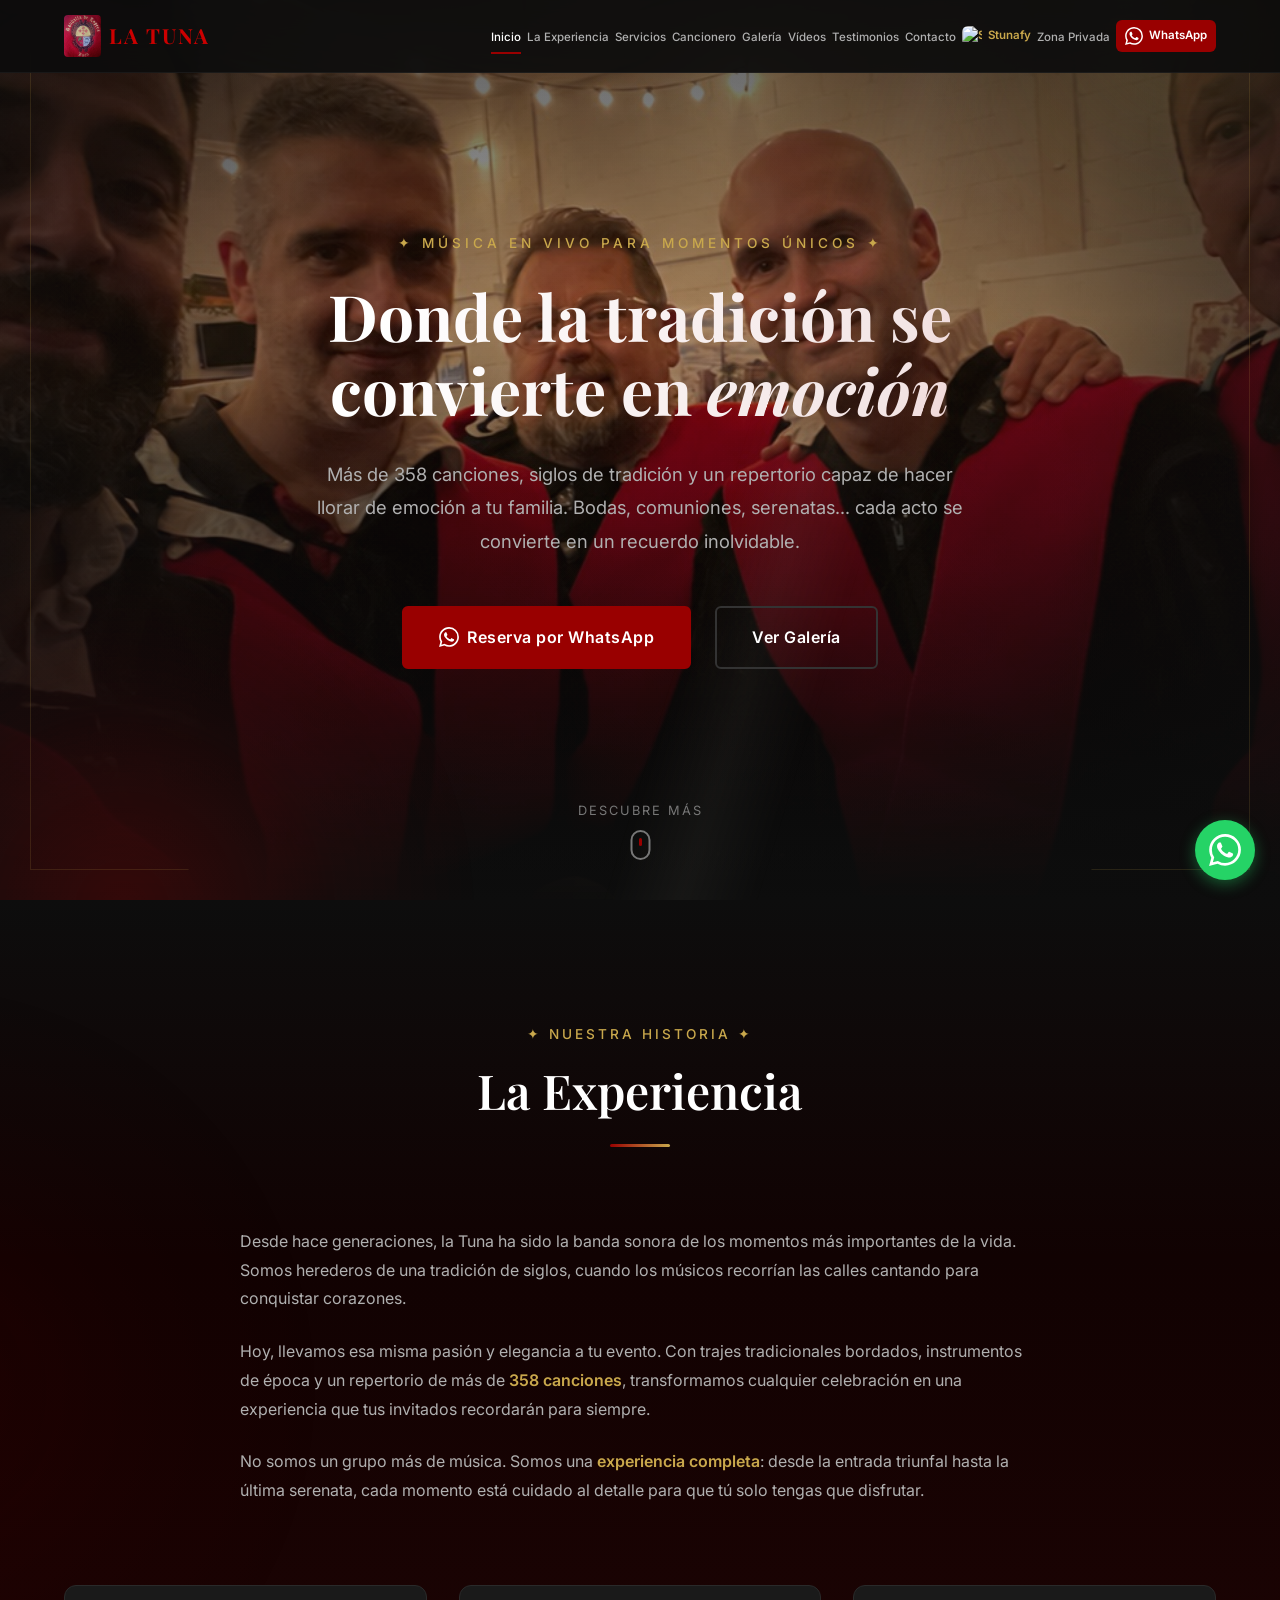
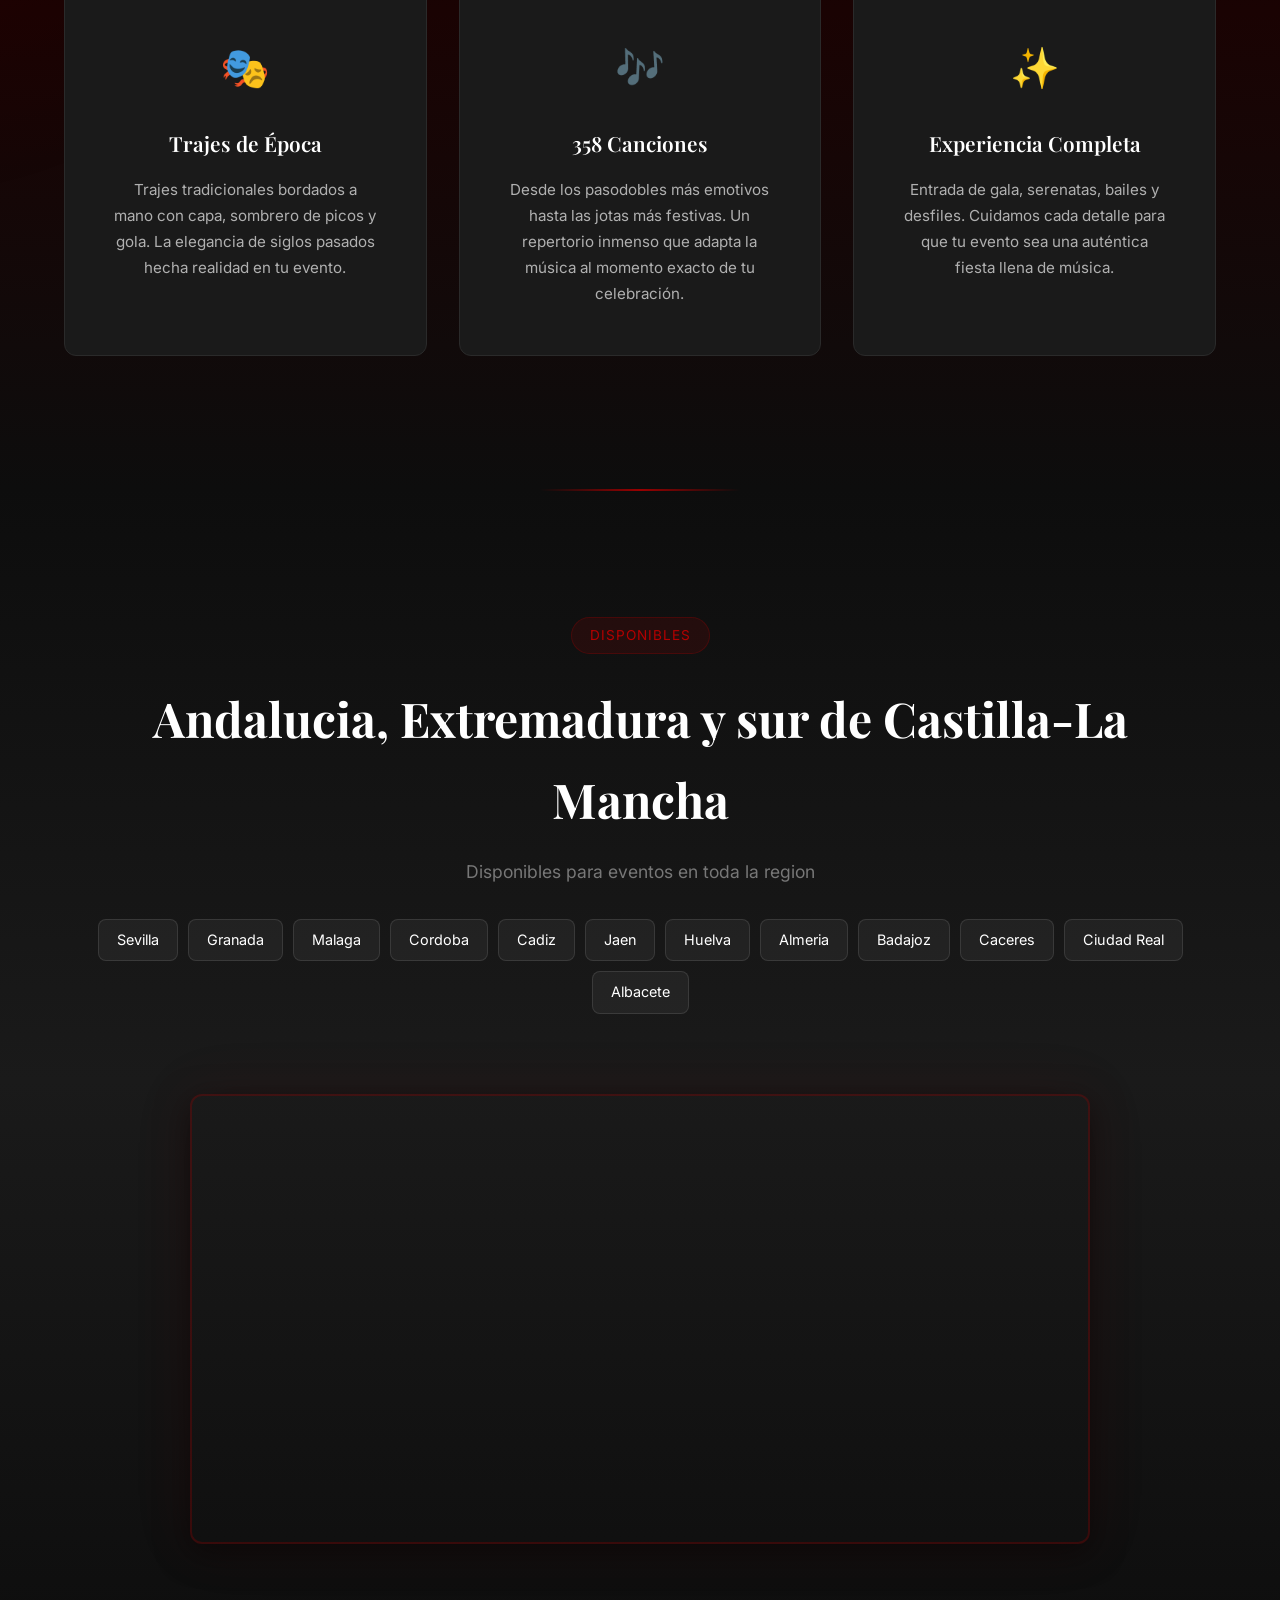
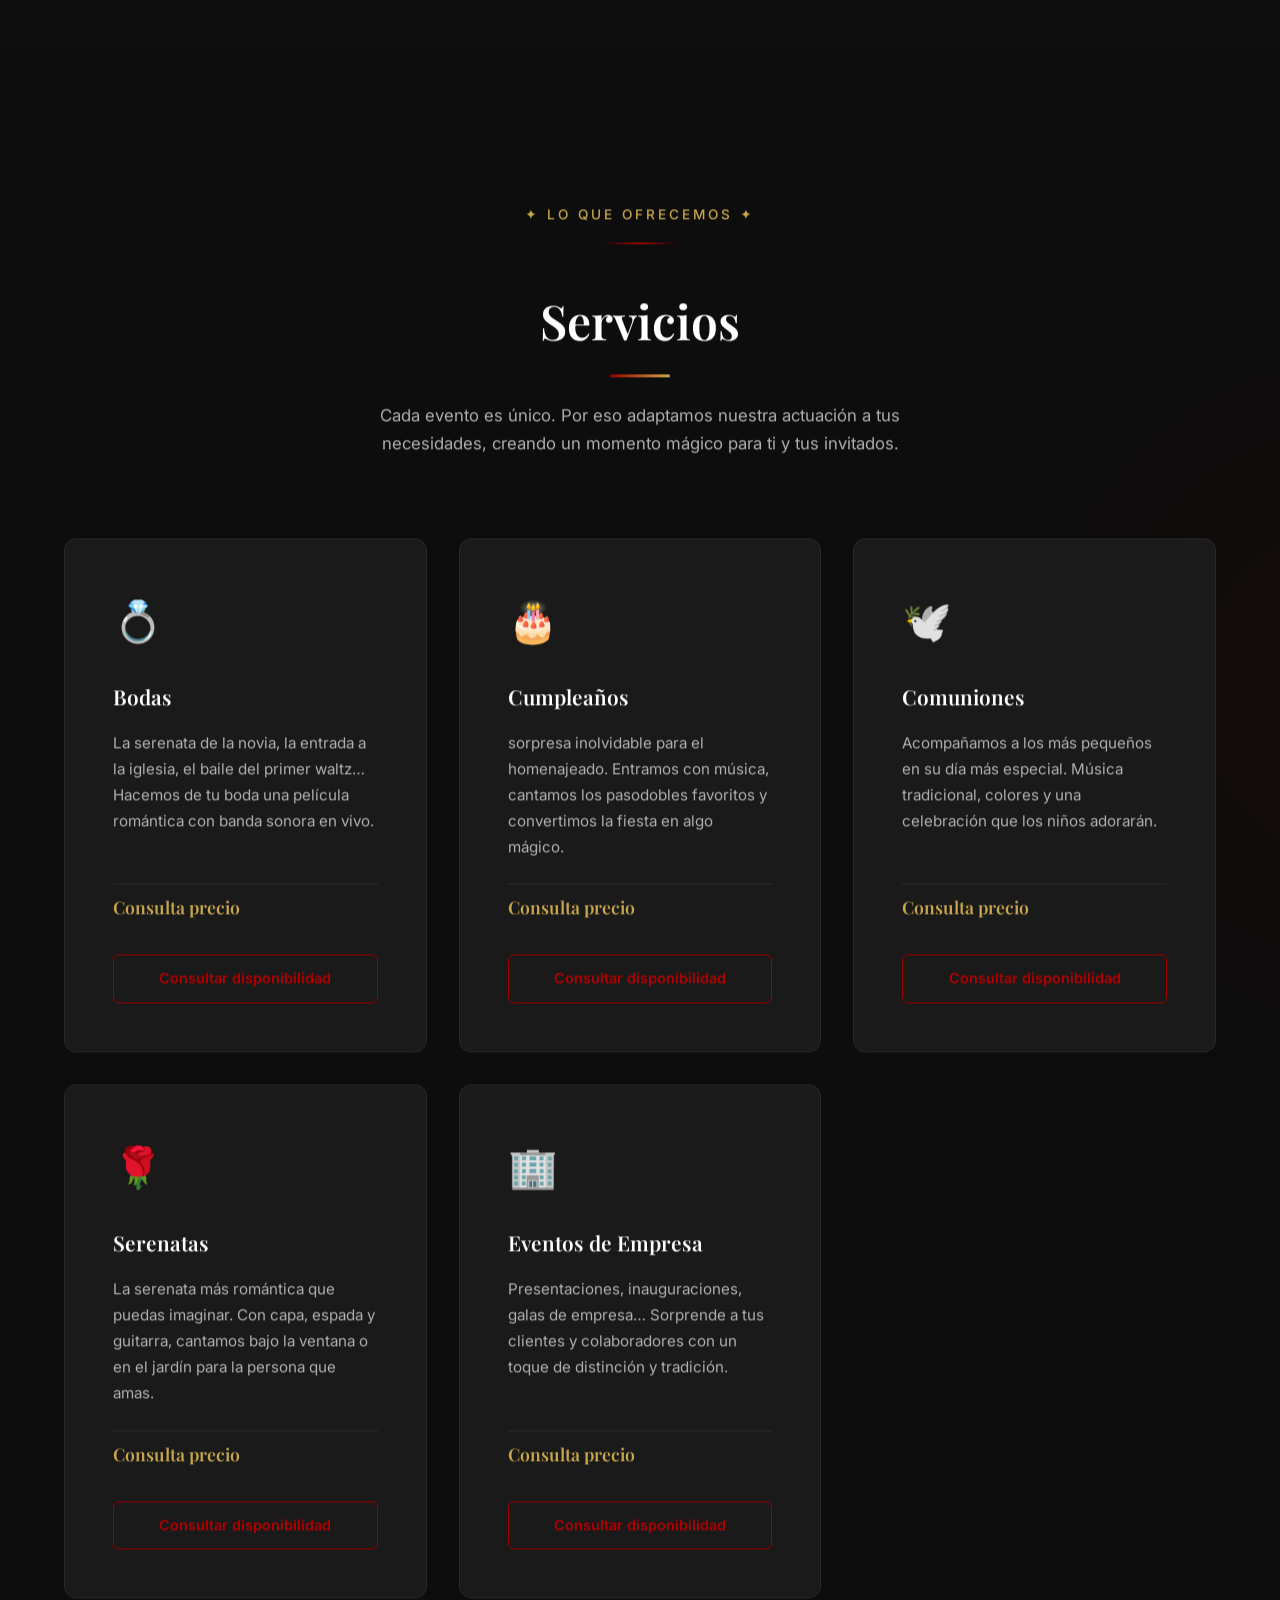
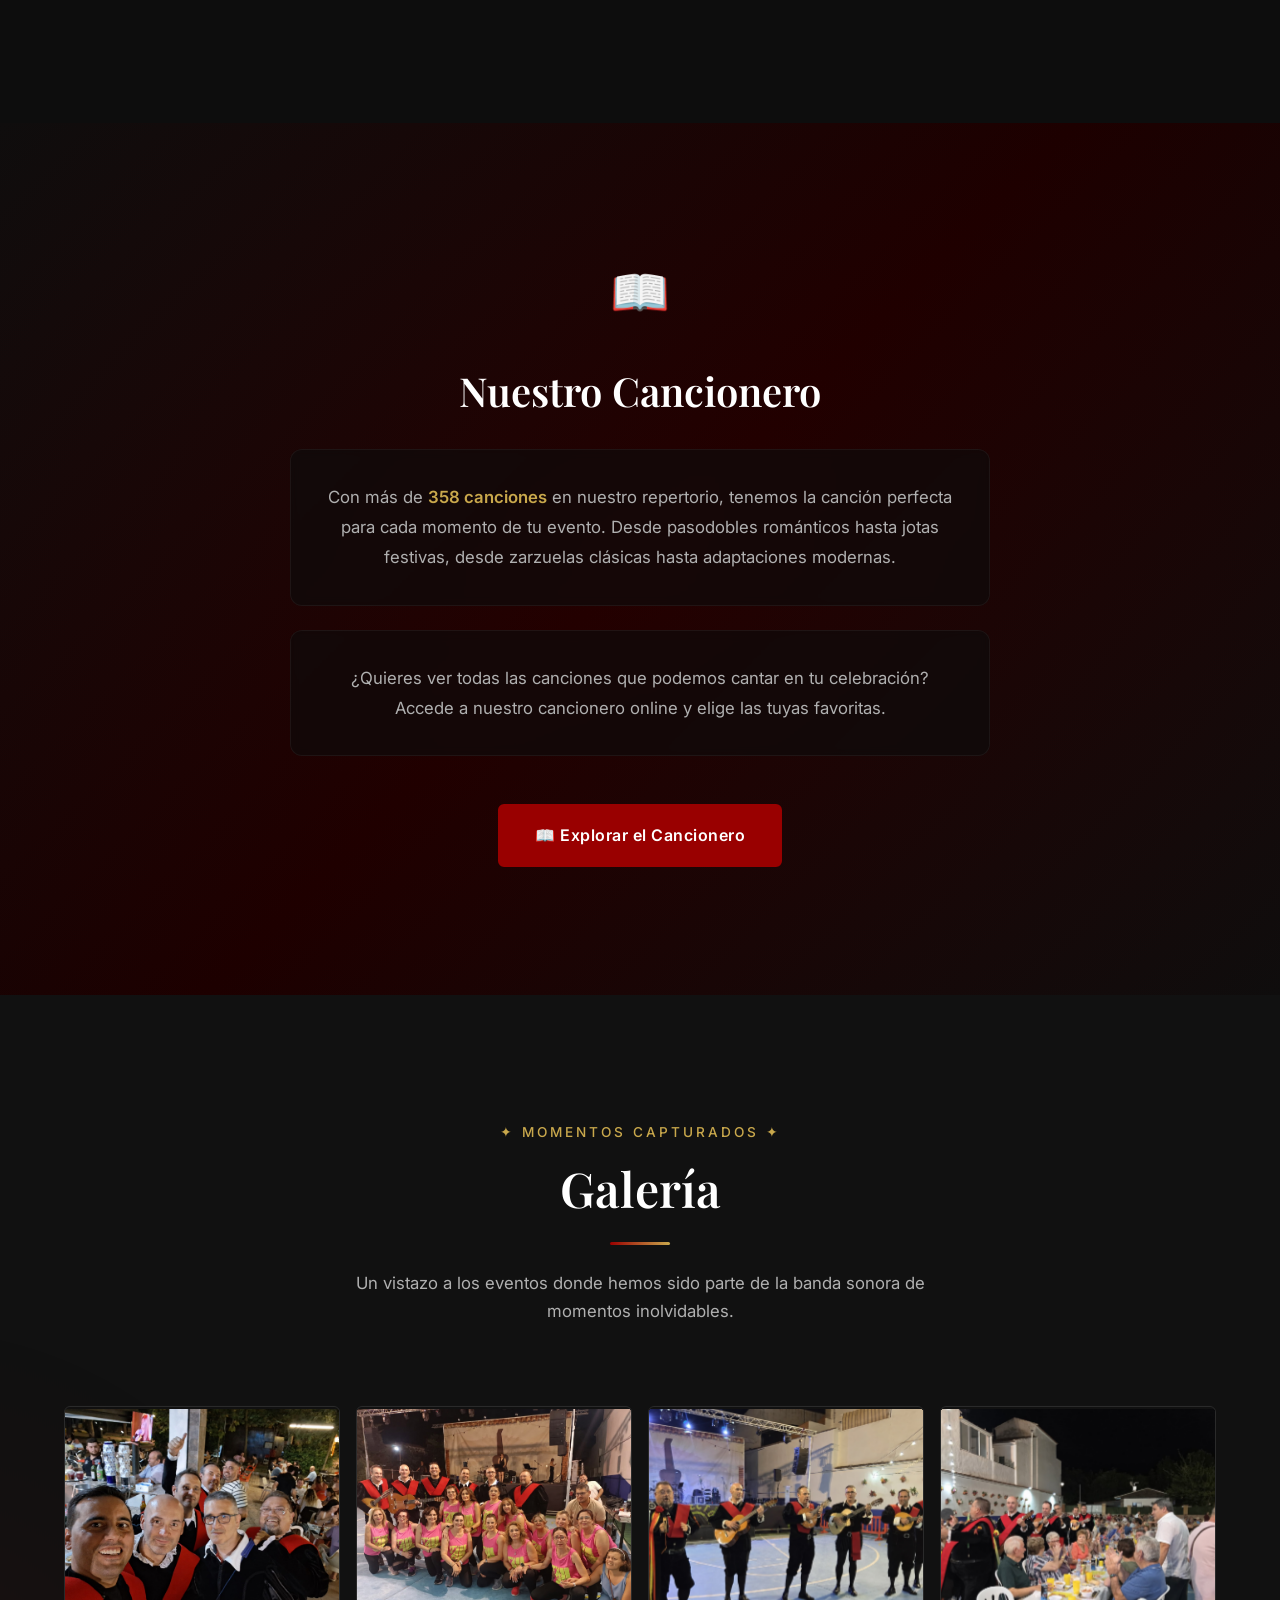
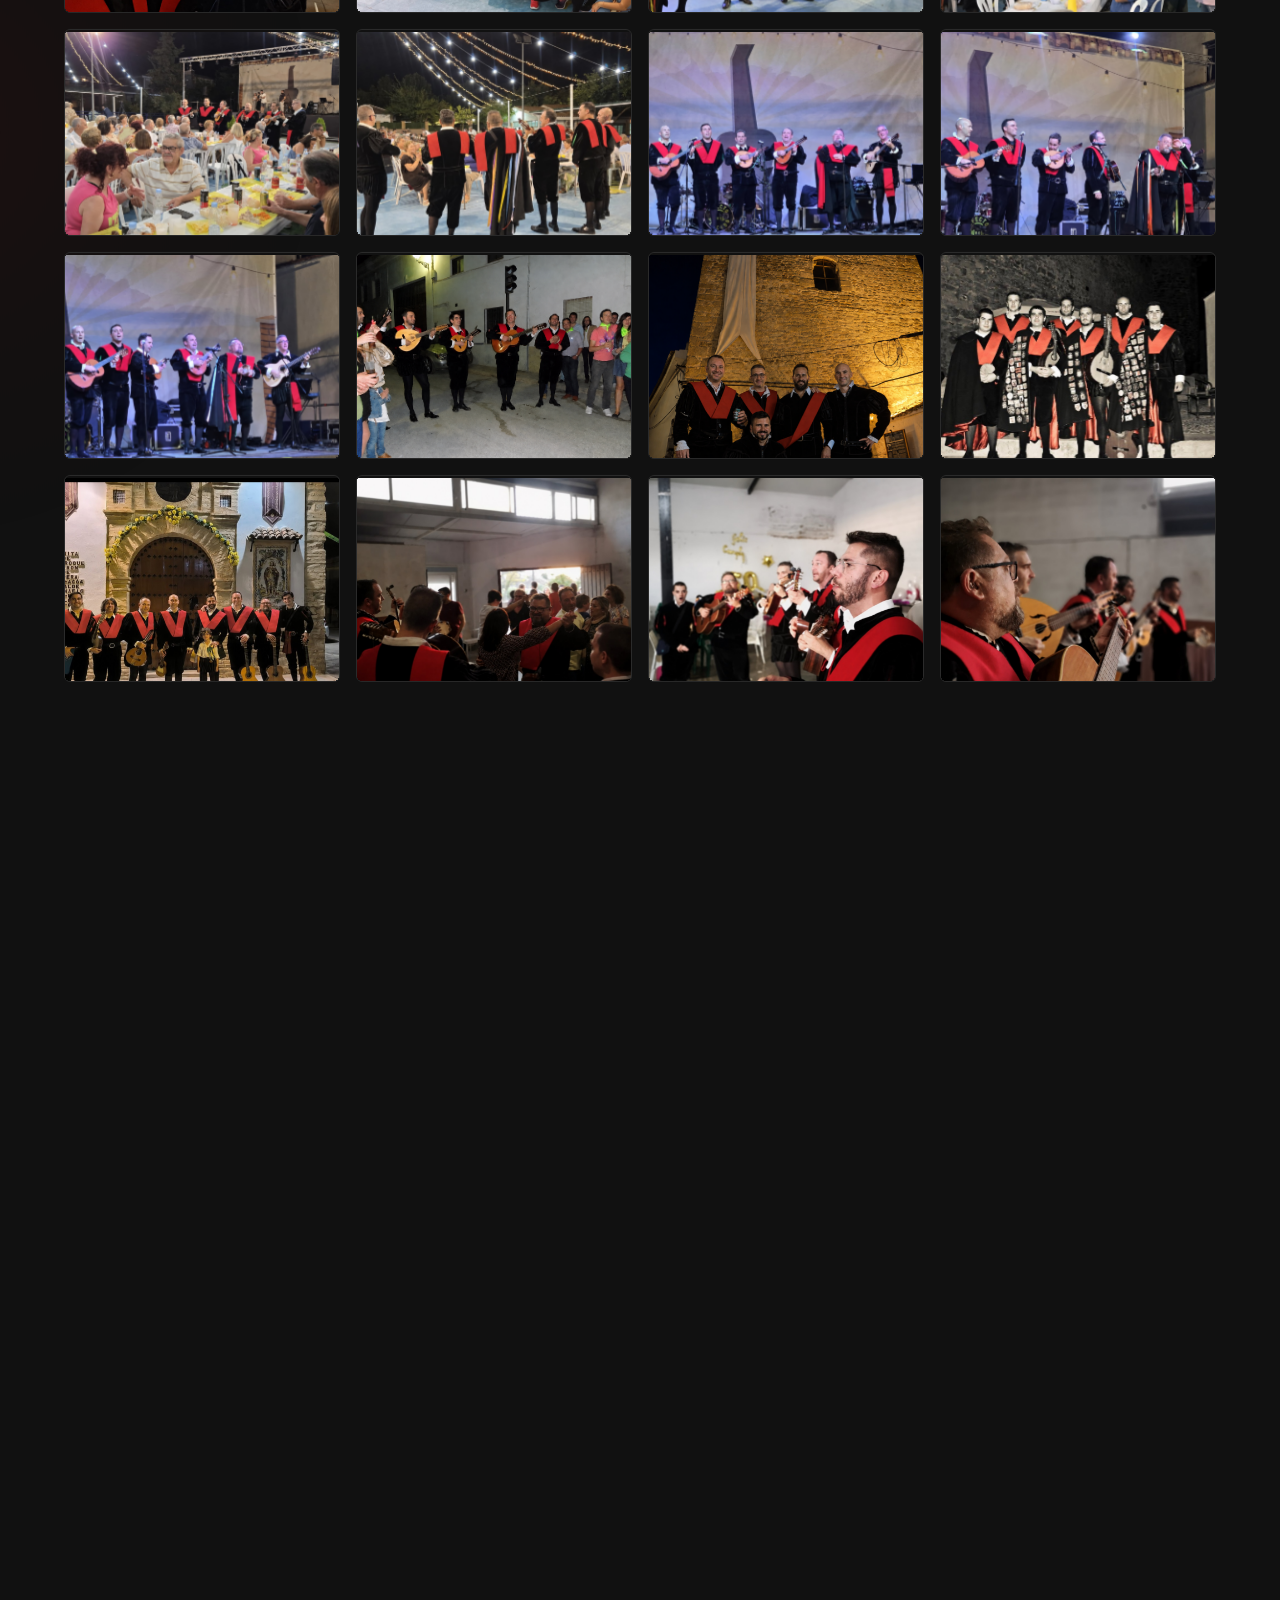
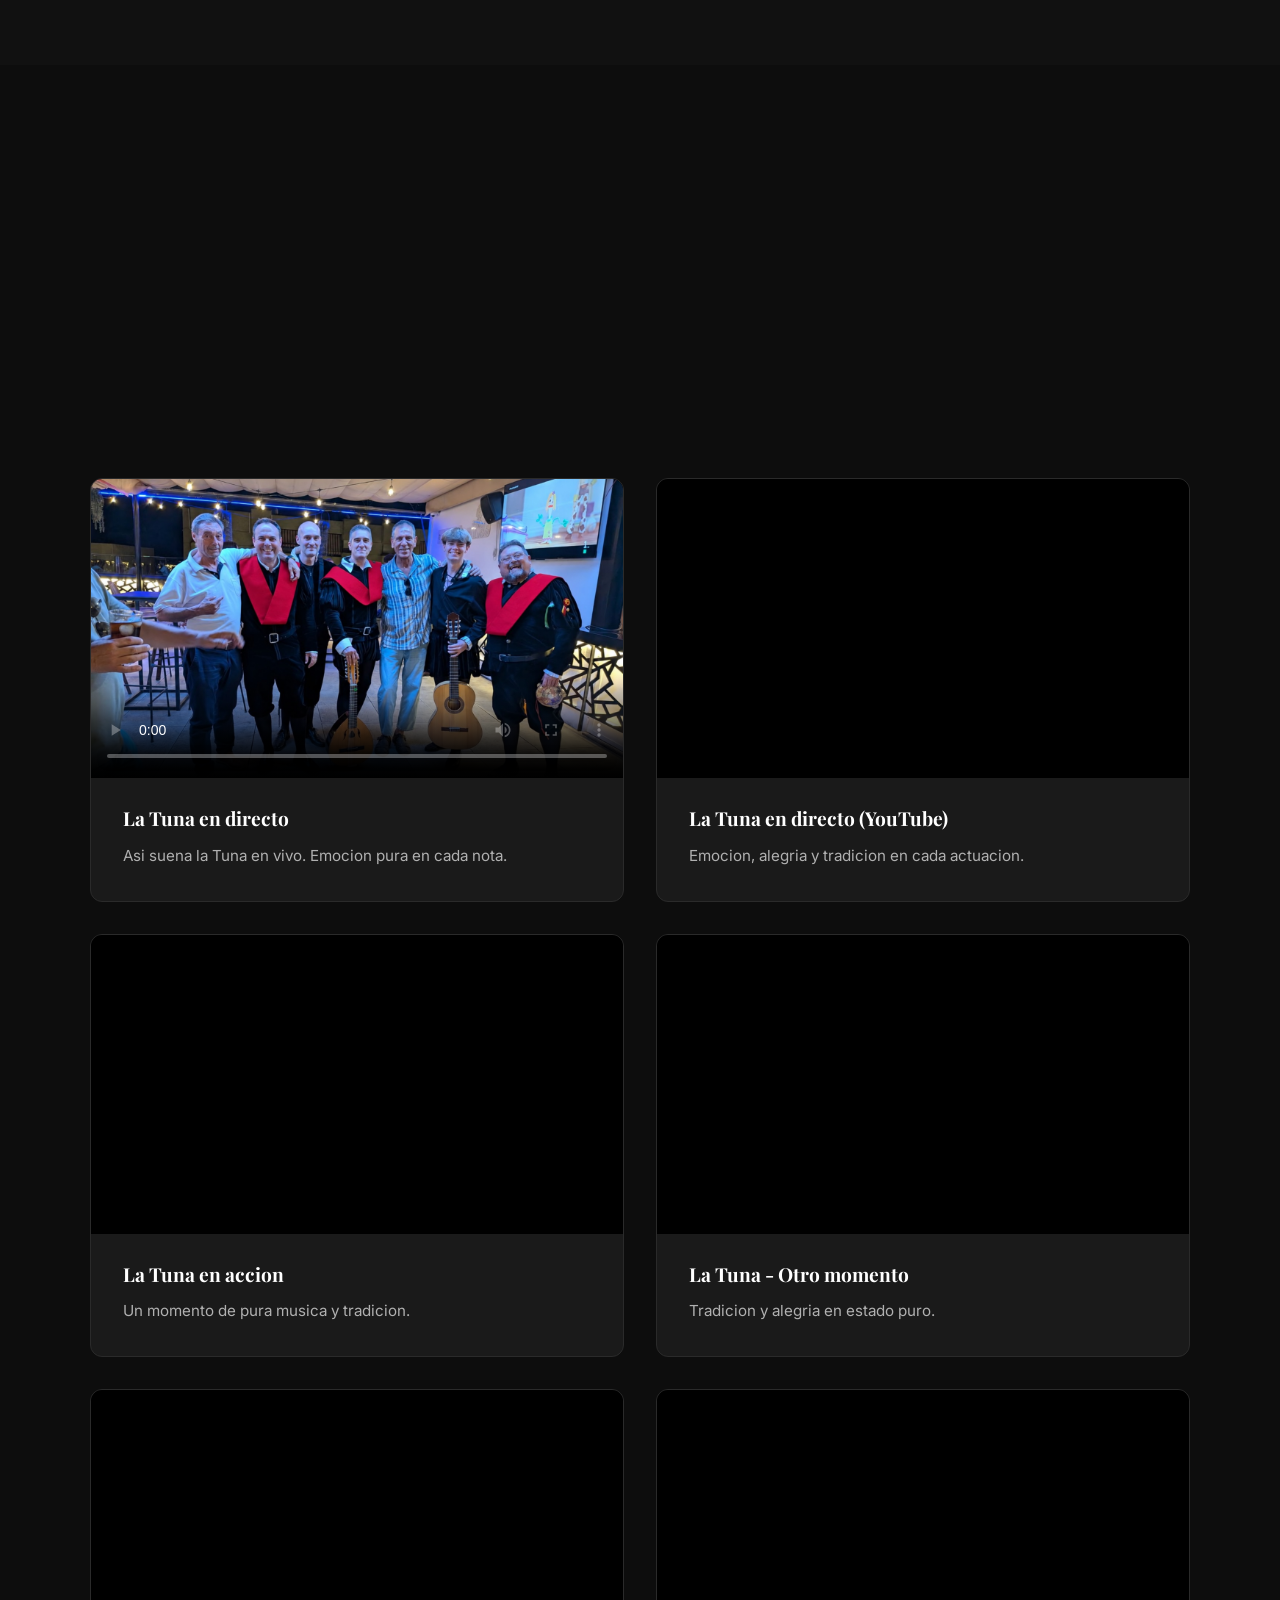
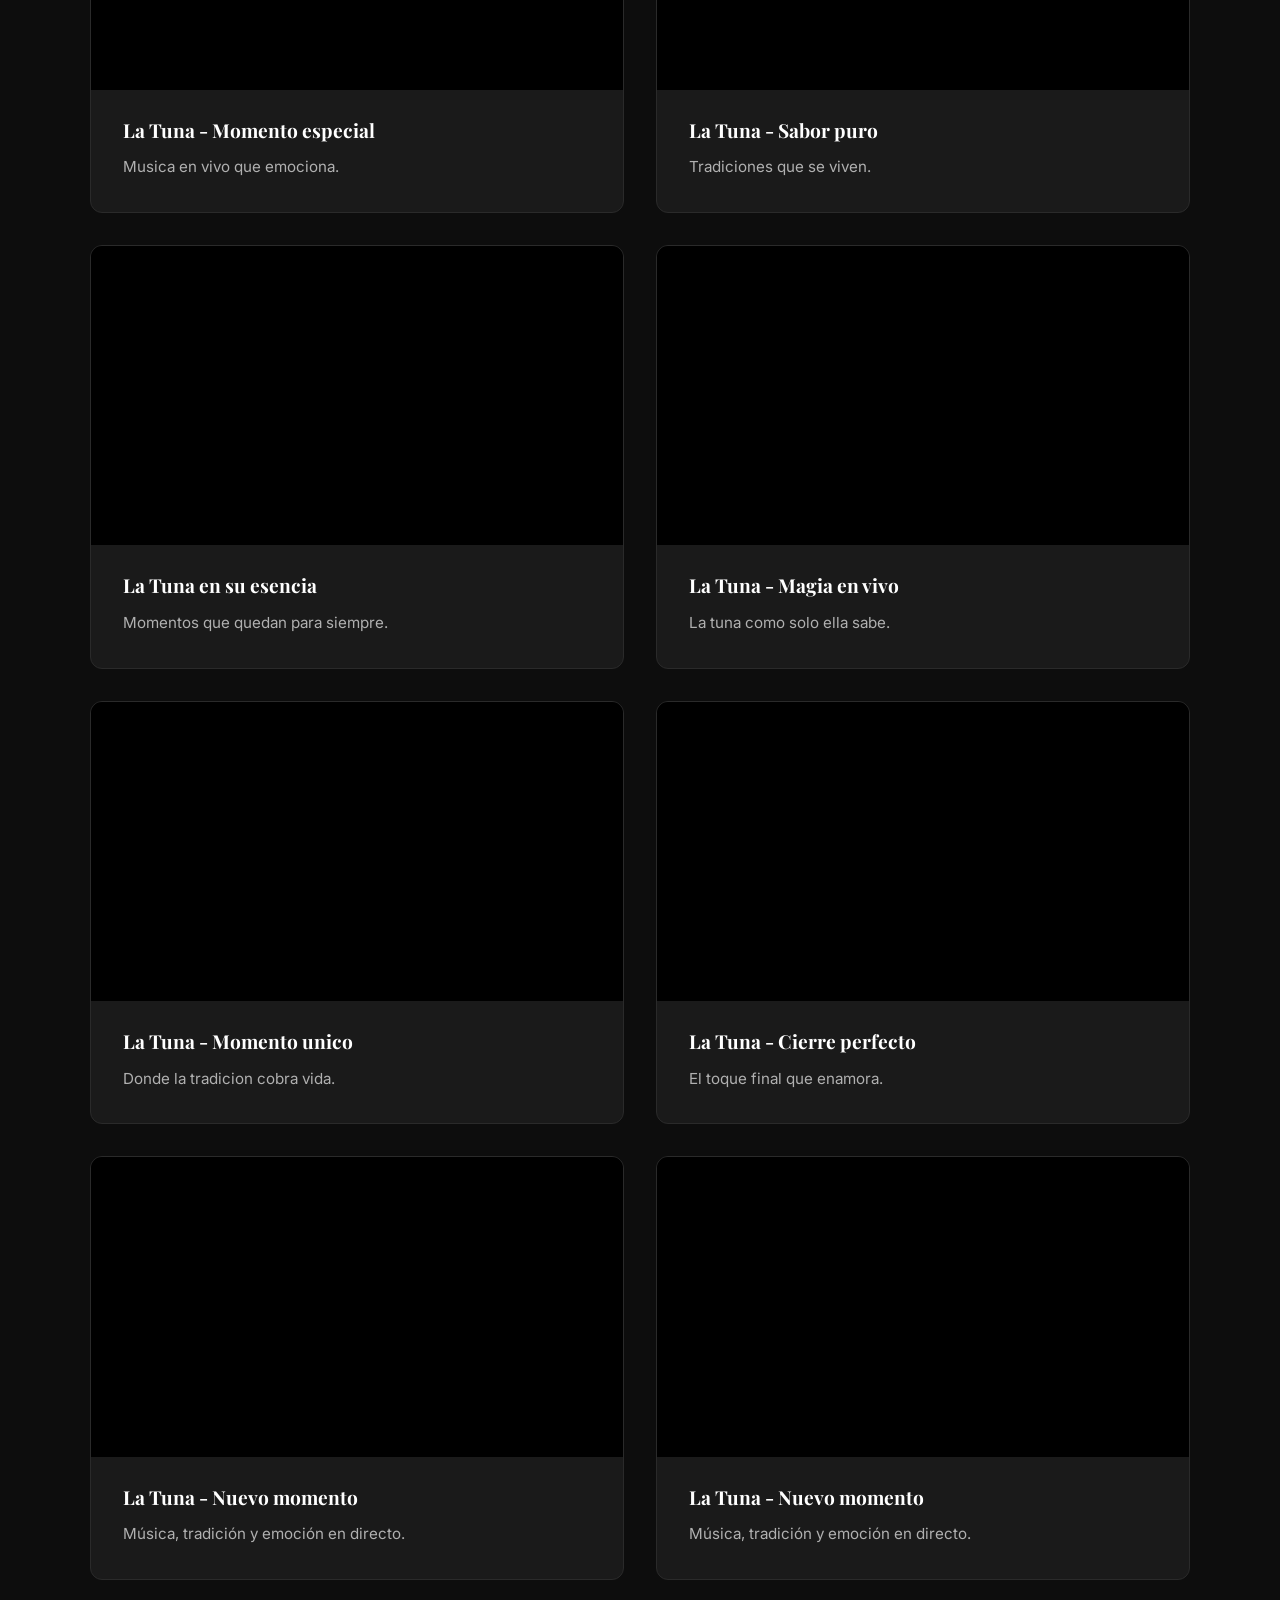
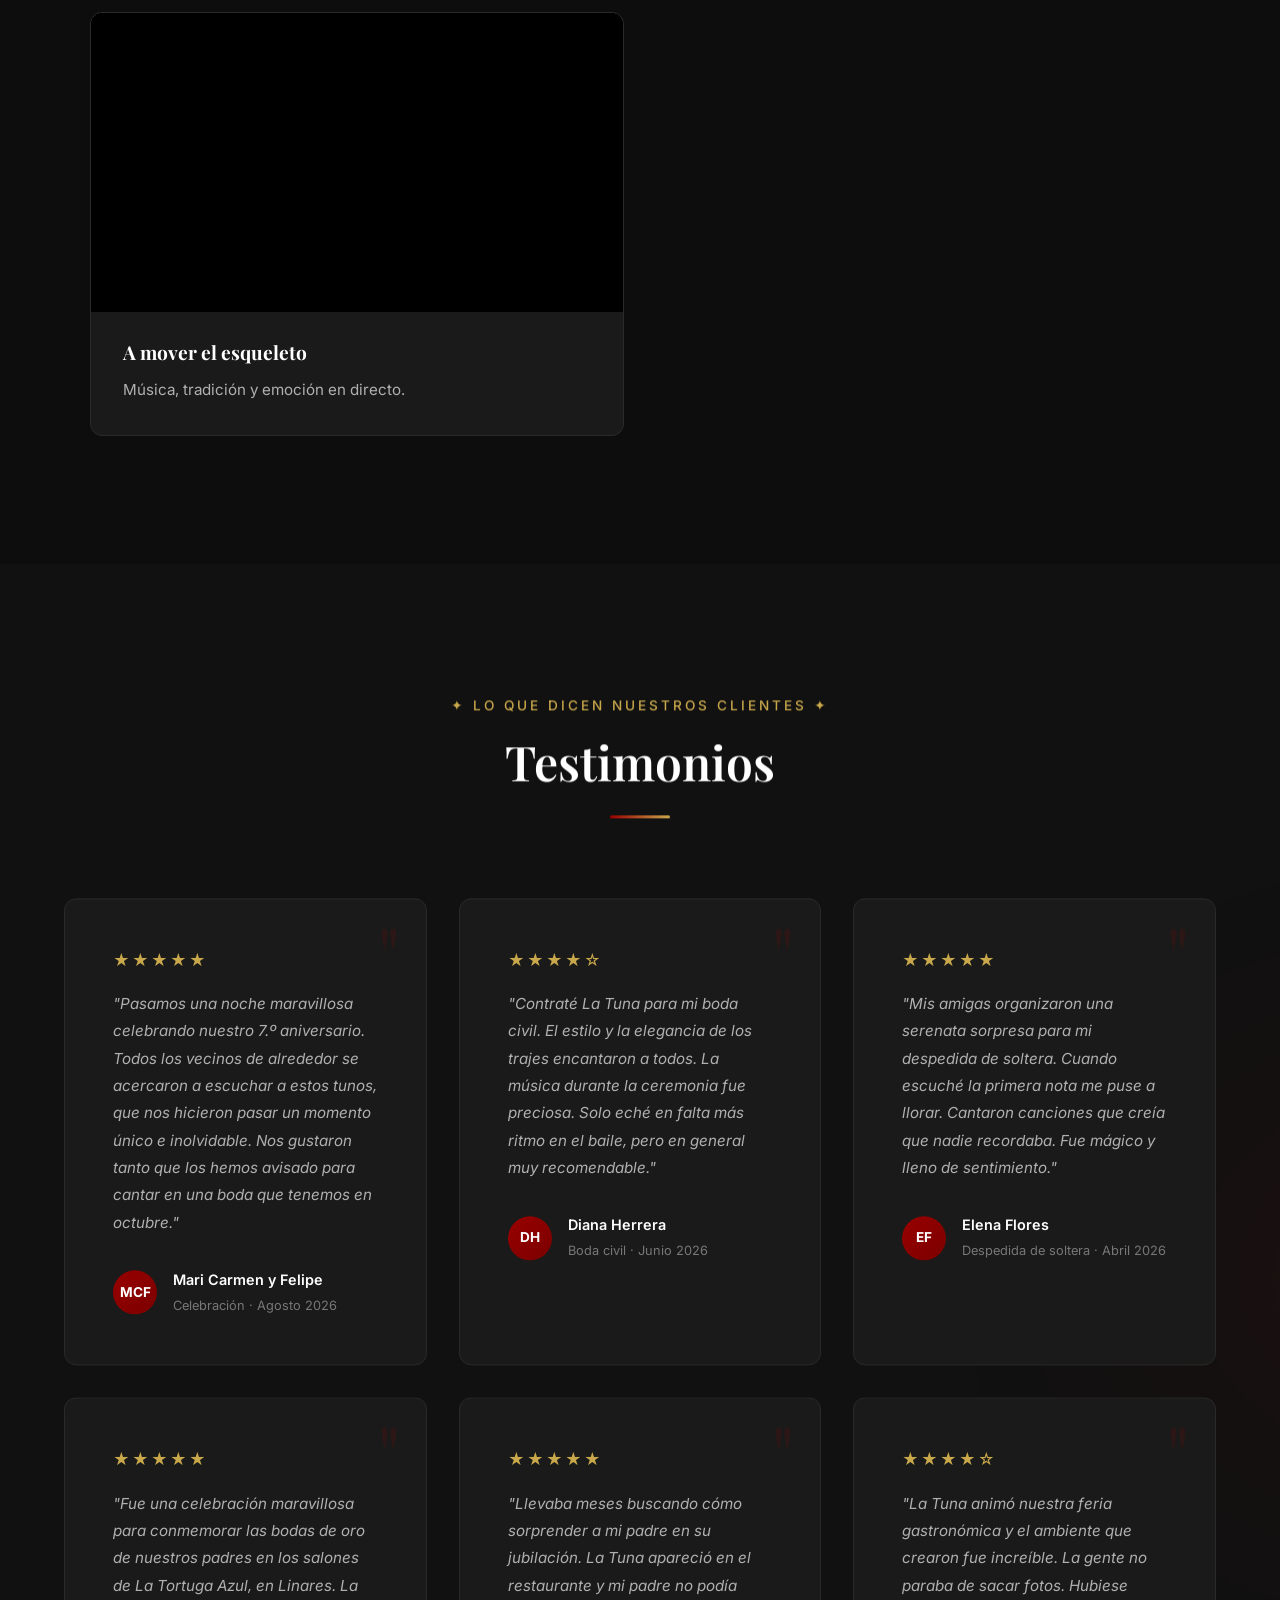
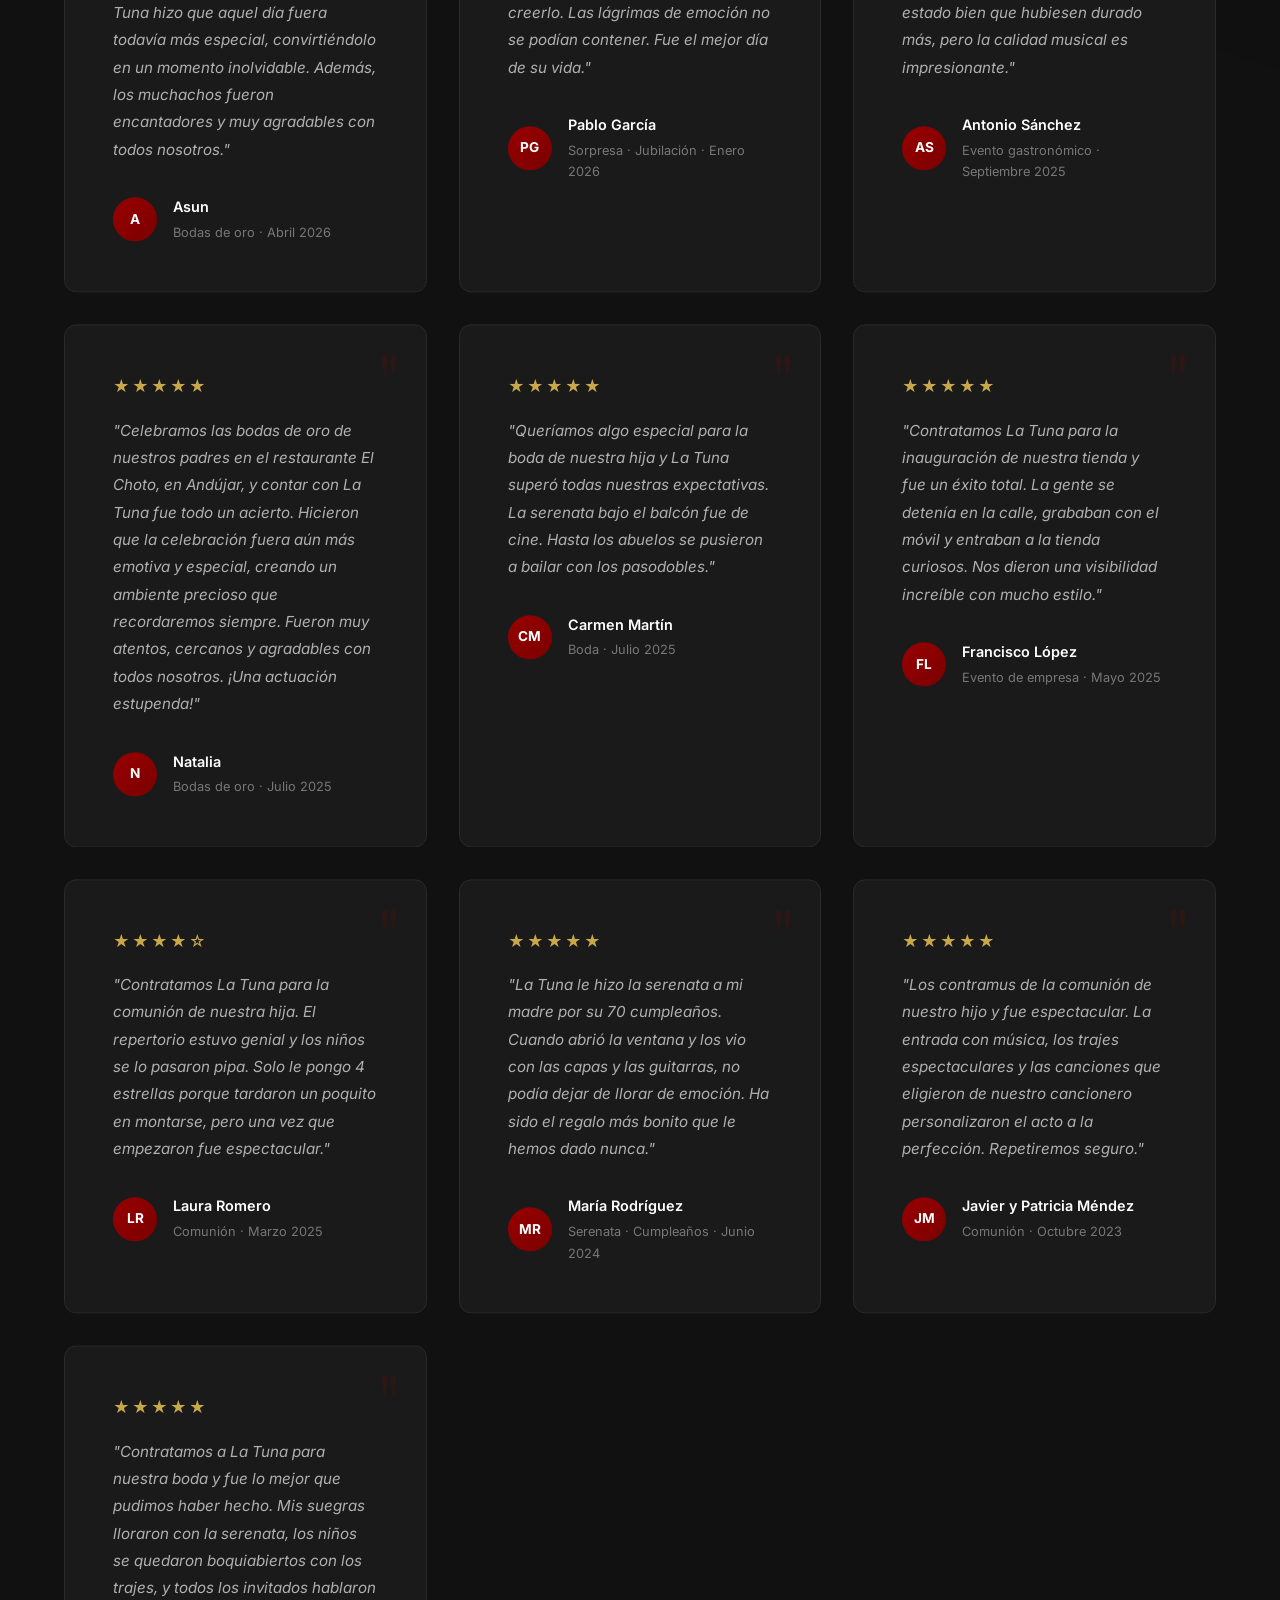
==== index.html @ 41a034d2 "Enlazar redes sociales del pie" ====
<!DOCTYPE html>
<html lang="es">
<head>
    <meta charset="UTF-8">
    <meta name="viewport" content="width=device-width, initial-scale=1.0">
    <meta name="description" content="La Tuna — Grupo musical para bodas, comuniones, serenatas y eventos. Más de 358 canciones, tradición y emoción en cada acto. Contacta con nosotros.">
    <meta name="keywords" content="música para bodas, serenatas, comuniones, eventos musicales, música en vivo, tradición">
    <meta name="author" content="La Tuna">
    <meta name="robots" content="index, follow">

    <!-- Open Graph -->
    <meta property="og:title" content="La Tuna — Donde la tradición se convierte en emoción">
    <meta property="og:description" content="Grupo musical para bodas, comuniones y eventos. Más de 358 canciones en repertorio.">
    <meta property="og:type" content="website">
    <meta property="og:url" content="https://latuna.es">
    <meta property="og:image" content="./FOTOS/photo_2026-06-14_02-09-19.jpg">
    <meta property="og:locale" content="es_ES">
    <meta property="og:site_name" content="La Tuna">

    <!-- Twitter Card -->
    <meta name="twitter:card" content="summary_large_image">
    <meta name="twitter:title" content="La Tuna — Donde la tradición se convierte en emoción">
    <meta name="twitter:description" content="Grupo musical para bodas, comuniones y eventos. Más de 358 canciones en repertorio.">

    <!-- Favicon -->
    <link rel="icon" href="./LOGO.jpg" type="image/jpeg">
    <link rel="apple-touch-icon" href="./LOGO.jpg" type="image/jpeg">

    <title>La Tuna — Donde la tradición se convierte en emoción</title>

    <!-- Google Fonts -->
    <link rel="preconnect" href="https://fonts.googleapis.com">
    <link rel="preconnect" href="https://fonts.gstatic.com" crossorigin>
    <link href="https://fonts.googleapis.com/css2?family=Inter:wght@300;400;500;600;700&family=Playfair+Display:ital,wght@0,400;0,500;0,600;0,700;1,400;1,500&display=swap" rel="stylesheet">

    <link rel="stylesheet" href="styles.css">

    <!-- Leaflet.js for interactive map -->
    <link rel="stylesheet" href="https://unpkg.com/leaflet@1.9.4/dist/leaflet.css" />
    <script src="https://unpkg.com/leaflet@1.9.4/dist/leaflet.js" defer></script>
</head>
<body>

    <!-- ============================================ -->
    <!-- HEADER / NAV -->
    <!-- ============================================ -->
    <header id="header" class="header">
        <div class="header__container">
            <a href="#inicio" class="header__logo">
                <img src="./LOGO.jpg" alt="Escudo La Tuna" class="header__logo-img">
                <span class="header__logo-text">LA TUNA</span>
            </a>
            <nav class="header__nav" id="mainNav">
                <ul class="header__nav-list">
                    <li><a href="#inicio" class="header__nav-link active">Inicio</a></li>
                    <li><a href="#experiencia" class="header__nav-link">La Experiencia</a></li>
                    <li><a href="#servicios" class="header__nav-link">Servicios</a></li>
                    <li><a href="#cancionero" class="header__nav-link">Cancionero</a></li>
                    <li><a href="#galeria" class="header__nav-link">Galería</a></li>
                    <li><a href="#videos" class="header__nav-link">Vídeos</a></li>
                    <li><a href="#testimonios" class="header__nav-link">Testimonios</a></li>
                    <li><a href="#contacto" class="header__nav-link">Contacto</a></li>
                    <li><a href="https://pitercillo091.github.io/stunafy/" class="header__nav-link header__nav-stunafy" target="_blank" rel="noopener" title="Escucha ahora tus canciones de Tuna en Stunafy"><img src="https://pitercillo091.github.io/stunafy/assets/logo-elegido-pandereta-roja.png" alt="Stunafy" class="header__nav-stunafy-icon"><span class="header__nav-stunafy-name">Stunafy</span><span class="header__nav-stunafy-slogan">Escucha ahora tus canciones de Tuna</span></a></li>
                    <li><a href="zona-privada.html" class="header__nav-link header__nav-private">Zona Privada</a></li>
                </ul>
                <a href="https://wa.me/34622358110" target="_blank" rel="noopener" class="header__nav-cta">
                    <svg class="header__nav-cta-icon" viewBox="0 0 24 24" fill="currentColor" width="18" height="18"><path d="M17.472 14.382c-.297-.149-1.758-.867-2.03-.967-.273-.099-.471-.148-.67.15-.197.297-.767.966-.94 1.164-.173.199-.347.223-.644.075-.297-.15-1.255-.463-2.39-1.475-.883-.788-1.48-1.761-1.653-2.059-.173-.297-.018-.458.13-.606.134-.133.298-.347.446-.52.149-.174.198-.298.298-.497.099-.198.05-.371-.025-.52-.075-.149-.669-1.612-.916-2.207-.242-.579-.487-.5-.669-.51-.173-.008-.371-.01-.57-.01-.198 0-.52.074-.792.372-.272.297-1.04 1.016-1.04 2.479 0 1.462 1.065 2.875 1.213 3.074.149.198 2.096 3.2 5.077 4.487.709.306 1.262.489 1.694.625.712.227 1.36.195 1.871.118.571-.085 1.758-.719 2.006-1.413.248-.694.248-1.289.173-1.413-.074-.124-.272-.198-.57-.347m-5.421 7.403h-.004a9.87 9.87 0 01-5.031-1.378l-.361-.214-3.741.982.998-3.648-.235-.374a9.86 9.86 0 01-1.51-5.26c.001-5.45 4.436-9.884 9.888-9.884 2.64 0 5.122 1.03 6.988 2.898a9.825 9.825 0 012.893 6.994c-.003 5.45-4.437 9.884-9.885 9.884m8.413-18.297A11.815 11.815 0 0012.05 0C5.495 0 .16 5.335.157 11.892c0 2.096.547 4.142 1.588 5.945L.057 24l6.305-1.654a11.882 11.882 0 005.683 1.448h.005c6.554 0 11.89-5.335 11.893-11.893a11.821 11.821 0 00-3.48-8.413z"/></svg>
                    WhatsApp
                </a>
            </nav>
            <button class="header__hamburger" id="hamburger" aria-label="Abrir menú">
                <span></span>
                <span></span>
                <span></span>
            </button>
        </div>
    </header>

    <!-- ============================================ -->
    <!-- HERO -->
    <!-- ============================================ -->
    <section id="inicio" class="hero">
        <div class="hero__bg hero__carousel">
            <img src="./FOTOS/photo_2026-06-14_02-09-19.jpg" alt="La Tuna en desfile nocturno" class="hero__bg-img active" loading="eager">
            <img src="./FOTOS/WhatsApp Image 2026-07-29 at 17.22.36.jpeg" alt="La Tuna actuando" class="hero__bg-img" loading="lazy">
            <img src="./FOTOS/photo_2023-09-29_14-40-08.jpg" alt="La Tuna en celebracion" class="hero__bg-img" loading="lazy">
            <img src="./FOTOS/WhatsApp Image 2026-07-29 at 17.22.38 (1).jpeg" alt="La Tuna en vivo" class="hero__bg-img" loading="lazy">
            <img src="./FOTOS/photo_2018-04-21_17-17-18.jpg" alt="La Tuna en evento" class="hero__bg-img" loading="lazy">
            <img src="./FOTOS/photo_2024-06-14_23-39-35.jpg" alt="La Tuna de noche" class="hero__bg-img" loading="lazy">
            <img src="./FOTOS/WhatsApp Image 2026-07-29 at 17.22.32 (1).jpeg" alt="La Tuna en accion" class="hero__bg-img" loading="lazy">
            <img src="./FOTOS/photo_2023-09-29_14-37-26.jpg" alt="La Tuna grupo" class="hero__bg-img" loading="lazy">
            <img src="./FOTOS/ARJONA.png" alt="La Tuna actuando en Arjona" class="hero__bg-img" loading="lazy">
            <img src="./FOTOS/72b7fa40-37f9-42c2-979c-3ad0fbbb410a.jfif" alt="La Tuna en un evento" class="hero__bg-img" loading="lazy">
        </div>
        <div class="hero__overlay"></div>
        <div class="hero__content animate-on-scroll">
            <p class="hero__tagline">✦ Música en vivo para momentos únicos ✦</p>
            <h1 class="hero__title text-reveal">Donde la tradición se convierte en <em>emoción</em></h1>
            <p class="hero__subtitle">Más de 358 canciones, siglos de tradición y un repertorio capaz de hacer llorar de emoción a tu familia. Bodas, comuniones, serenatas… cada acto se convierte en un recuerdo inolvidable.</p>
            <div class="hero__actions">
                <a href="https://wa.me/34622358110?text=Hola%2C%20me%20interesa%20contratar%20La%20Tuna%20para%20un%20evento" class="btn btn--primary btn--lg" target="_blank" rel="noopener">
                    <svg viewBox="0 0 24 24" fill="currentColor" width="20" height="20"><path d="M17.472 14.382c-.297-.149-1.758-.867-2.03-.967-.273-.099-.471-.148-.67.15-.197.297-.767.966-.94 1.164-.173.199-.347.223-.644.075-.297-.15-1.255-.463-2.39-1.475-.883-.788-1.48-1.761-1.653-2.059-.173-.297-.018-.458.13-.606.134-.133.298-.347.446-.52.149-.174.198-.298.298-.497.099-.198.05-.371-.025-.52-.075-.149-.669-1.612-.916-2.207-.242-.579-.487-.5-.669-.51-.173-.008-.371-.01-.57-.01-.198 0-.52.074-.792.372-.272.297-1.04 1.016-1.04 2.479 0 1.462 1.065 2.875 1.213 3.074.149.198 2.096 3.2 5.077 4.487.709.306 1.262.489 1.694.625.712.227 1.36.195 1.871.118.571-.085 1.758-.719 2.006-1.413.248-.694.248-1.289.173-1.413-.074-.124-.272-.198-.57-.347m-5.421 7.403h-.004a9.87 9.87 0 01-5.031-1.378l-.361-.214-3.741.982.998-3.648-.235-.374a9.86 9.86 0 01-1.51-5.26c.001-5.45 4.436-9.884 9.888-9.884 2.64 0 5.122 1.03 6.988 2.898a9.825 9.825 0 012.893 6.994c-.003 5.45-4.437 9.884-9.885 9.884m8.413-18.297A11.815 11.815 0 0012.05 0C5.495 0 .16 5.335.157 11.892c0 2.096.547 4.142 1.588 5.945L.057 24l6.305-1.654a11.882 11.882 0 005.683 1.448h.005c6.554 0 11.89-5.335 11.893-11.893a11.821 11.821 0 00-3.48-8.413z"/></svg>
                    Reserva por WhatsApp
                </a>
                <a href="#galeria" class="btn btn--outline btn--lg">Ver Galería</a>
            </div>
        </div>
        <div class="hero__scroll-indicator">
            <span>Descubre más</span>
            <div class="hero__scroll-arrow"></div>
        </div>
    </section>

    <!-- ============================================ -->
    <!-- LA EXPERIENCIA -->
    <!-- ============================================ -->
    <section id="experiencia" class="section experiencia section--deep">
        <div class="container">
            <div class="section__header animate-on-scroll">
                <p class="section__eyebrow">✦ Nuestra historia ✦</p>
                <h2 class="section__title">La Experiencia</h2>
                <div class="section__divider"></div>
            </div>

            <div class="experiencia__content animate-on-scroll">
                <div class="experiencia__text">
                    <p class="experiencia__lead">Desde hace generaciones, la Tuna ha sido la banda sonora de los momentos más importantes de la vida. Somos herederos de una tradición de siglos, cuando los músicos recorrían las calles cantando para conquistar corazones.</p>
                    <p>Hoy, llevamos esa misma pasión y elegancia a tu evento. Con trajes tradicionales bordados, instrumentos de época y un repertorio de más de <strong>358 canciones</strong>, transformamos cualquier celebración en una experiencia que tus invitados recordarán para siempre.</p>
                    <p>No somos un grupo más de música. Somos una <strong>experiencia completa</strong>: desde la entrada triunfal hasta la última serenata, cada momento está cuidado al detalle para que tú solo tengas que disfrutar.</p>
                </div>
            </div>

            <div class="experiencia__cards">
                <div class="card animate-on-scroll">
                    <div class="card__icon">🎭</div>
                    <h3 class="card__title">Trajes de Época</h3>
                    <p class="card__text">Trajes tradicionales bordados a mano con capa, sombrero de picos y gola. La elegancia de siglos pasados hecha realidad en tu evento.</p>
                </div>
                <div class="card animate-on-scroll">
                    <div class="card__icon">🎶</div>
                    <h3 class="card__title">358 Canciones</h3>
                    <p class="card__text">Desde los pasodobles más emotivos hasta las jotas más festivas. Un repertorio inmenso que adapta la música al momento exacto de tu celebración.</p>
                </div>
                <div class="card animate-on-scroll">
                    <div class="card__icon">✨</div>
                    <h3 class="card__title">Experiencia Completa</h3>
                    <p class="card__text">Entrada de gala, serenatas, bailes y desfiles. Cuidamos cada detalle para que tu evento sea una auténtica fiesta llena de música.</p>
                </div>
            </div>
        </div>
    </section>

    <!-- ============================================ -->
    <!-- COBERTURA GEOGRAFICA -->
    <!-- ============================================ -->
    <section id="cobertura" class="section cobertura">
        <div class="container">
            <div class="cobertura__visual animate-on-scroll">
                <div class="cobertura__badge">Disponibles</div>
                <h2 class="cobertura__title">Andalucia, Extremadura y sur de Castilla-La Mancha</h2>
                <p class="cobertura__subtitle">Disponibles para eventos en toda la region</p>
                <div class="cobertura__provincias">
                    <span>Sevilla</span><span>Granada</span><span>Malaga</span><span>Cordoba</span>
                    <span>Cadiz</span><span>Jaen</span><span>Huelva</span><span>Almeria</span>
                    <span>Badajoz</span><span>Caceres</span><span>Ciudad Real</span><span>Albacete</span>
                </div>
            </div>
            <div class="cobertura__mapa animate-on-scroll">
                <div id="mapa-andalucia"></div>
            </div>
        </div>
    </section>

    <!-- ============================================ -->
    <!-- SERVICIOS -->
    <!-- ============================================ -->
    <section id="servicios" class="section servicios">
        <div class="container">
            <div class="section__header animate-on-scroll">
                <p class="section__eyebrow">✦ Lo que ofrecemos ✦</p>
                <div class="section-divider"></div>
                <h2 class="section__title">Servicios</h2>
                <div class="section__divider"></div>
                <p class="section__subtitle">Cada evento es único. Por eso adaptamos nuestra actuación a tus necesidades, creando un momento mágico para ti y tus invitados.</p>
            </div>

            <div class="servicios__grid">
                <div class="servicio-card animate-on-scroll">
                    <div class="servicio-card__icon">💍</div>
                    <h3 class="servicio-card__title">Bodas</h3>
                    <p class="servicio-card__text">La serenata de la novia, la entrada a la iglesia, el baile del primer waltz… Hacemos de tu boda una película romántica con banda sonora en vivo.</p>
                    <div class="servicio-card__price">Consulta precio</div>
                    <a href="https://wa.me/34622358110?text=Hola%2C%20me%20interesa%20contratar%20La%20Tuna%20para%20mi%20boda" class="servicio-card__cta" target="_blank" rel="noopener">Consultar disponibilidad</a>
                </div>

                <div class="servicio-card animate-on-scroll">
                    <div class="servicio-card__icon">🎂</div>
                    <h3 class="servicio-card__title">Cumpleaños</h3>
                    <p class="servicio-card__text"> sorpresa inolvidable para el homenajeado. Entramos con música, cantamos los pasodobles favoritos y convertimos la fiesta en algo mágico.</p>
                    <div class="servicio-card__price">Consulta precio</div>
                    <a href="https://wa.me/34622358110?text=Hola%2C%20me%20interesa%20contratar%20La%20Tuna%20para%20un%20cumplea%C3%B1os" class="servicio-card__cta" target="_blank" rel="noopener">Consultar disponibilidad</a>
                </div>

                <div class="servicio-card animate-on-scroll">
                    <div class="servicio-card__icon">🕊️</div>
                    <h3 class="servicio-card__title">Comuniones</h3>
                    <p class="servicio-card__text">Acompañamos a los más pequeños en su día más especial. Música tradicional, colores y una celebración que los niños adorarán.</p>
                    <div class="servicio-card__price">Consulta precio</div>
                    <a href="https://wa.me/34622358110?text=Hola%2C%20me%20interesa%20contratar%20La%20Tuna%20para%20una%20comuni%C3%B3n" class="servicio-card__cta" target="_blank" rel="noopener">Consultar disponibilidad</a>
                </div>

                <div class="servicio-card animate-on-scroll">
                    <div class="servicio-card__icon">🌹</div>
                    <h3 class="servicio-card__title">Serenatas</h3>
                    <p class="servicio-card__text">La serenata más romántica que puedas imaginar. Con capa, espada y guitarra, cantamos bajo la ventana o en el jardín para la persona que amas.</p>
                    <div class="servicio-card__price">Consulta precio</div>
                    <a href="https://wa.me/34622358110?text=Hola%2C%20me%20interesa%20una%20serenata%20de%20La%20Tuna" class="servicio-card__cta" target="_blank" rel="noopener">Consultar disponibilidad</a>
                </div>

                <div class="servicio-card animate-on-scroll">
                    <div class="servicio-card__icon">🏢</div>
                    <h3 class="servicio-card__title">Eventos de Empresa</h3>
                    <p class="servicio-card__text">Presentaciones, inauguraciones, galas de empresa… Sorprende a tus clientes y colaboradores con un toque de distinción y tradición.</p>
                    <div class="servicio-card__price">Consulta precio</div>
                    <a href="https://wa.me/34622358110?text=Hola%2C%20me%20interesa%20contratar%20La%20Tuna%20para%20un%20evento%20de%20empresa" class="servicio-card__cta" target="_blank" rel="noopener">Consultar disponibilidad</a>
                </div>
            </div>
        </div>
    </section>

    <!-- ============================================ -->
    <!-- CANCIONERO -->
    <!-- ============================================ -->
    <section id="cancionero" class="section cancionero">
        <div class="container">
            <div class="cancionero__content animate-on-scroll">
                <div class="cancionero__icon">📖</div>
                <h2 class="cancionero__title">Nuestro Cancionero</h2>
                <p class="cancionero__text blur-overlay">Con más de <strong>358 canciones</strong> en nuestro repertorio, tenemos la canción perfecta para cada momento de tu evento. Desde pasodobles románticos hasta jotas festivas, desde zarzuelas clásicas hasta adaptaciones modernas.</p>
                <p class="cancionero__text blur-overlay">¿Quieres ver todas las canciones que podemos cantar en tu celebración? Accede a nuestro cancionero online y elige las tuyas favoritas.</p>
                <a href="https://cancionero.aquiestalatuna.es/" class="btn btn--primary btn--lg cancionero__btn" target="_blank" rel="noopener">
                    📖 Explorar el Cancionero
                </a>
            </div>
        </div>
    </section>

    <!-- ============================================ -->
    <!-- GALERÍA -->
    <!-- ============================================ -->
    <section id="galeria" class="section galeria">
        <div class="container">
            <div class="section__header animate-on-scroll">
                <p class="section__eyebrow">✦ Momentos capturados ✦</p>
                <h2 class="section__title">Galería</h2>
                <div class="section__divider"></div>
                <p class="section__subtitle">Un vistazo a los eventos donde hemos sido parte de la banda sonora de momentos inolvidables.</p>
            </div>

            <div class="galeria__grid">
                <div class="galeria__item animate-on-scroll" data-index="0">
                    <img src="./FOTOS/01082026 2.jpg" alt="La Tuna - Foto 1" loading="lazy">
                    <div class="galeria__item-overlay">
                        <span class="galeria__item-icon">&#x1f50d;</span>
                    </div>
                </div>
                <div class="galeria__item animate-on-scroll" data-index="1">
                    <img src="./FOTOS/01082026.jpg" alt="La Tuna - Foto 2" loading="lazy">
                    <div class="galeria__item-overlay">
                        <span class="galeria__item-icon">&#x1f50d;</span>
                    </div>
                </div>
                <div class="galeria__item animate-on-scroll" data-index="2">
                    <img src="./FOTOS/760511311_1059220049973765_4642684815433732976_n.jpg" alt="La Tuna - Foto 3" loading="lazy">
                    <div class="galeria__item-overlay">
                        <span class="galeria__item-icon">&#x1f50d;</span>
                    </div>
                </div>
                <div class="galeria__item animate-on-scroll" data-index="3">
                    <img src="./FOTOS/760522988_1059220036640433_8362610729407063271_n.jpg" alt="La Tuna - Foto 4" loading="lazy">
                    <div class="galeria__item-overlay">
                        <span class="galeria__item-icon">&#x1f50d;</span>
                    </div>
                </div>
                <div class="galeria__item animate-on-scroll" data-index="4">
                    <img src="./FOTOS/760604360_1059220523307051_5718363368805140744_n.jpg" alt="La Tuna - Foto 5" loading="lazy">
                    <div class="galeria__item-overlay">
                        <span class="galeria__item-icon">&#x1f50d;</span>
                    </div>
                </div>
                <div class="galeria__item animate-on-scroll" data-index="5">
                    <img src="./FOTOS/762372438_1059220389973731_3076664320997241935_n.jpg" alt="La Tuna - Foto 6" loading="lazy">
                    <div class="galeria__item-overlay">
                        <span class="galeria__item-icon">&#x1f50d;</span>
                    </div>
                </div>
                <div class="galeria__item animate-on-scroll" data-index="6">
                    <img src="./FOTOS/762689032_1059220279973742_3473545669544613568_n.jpg" alt="La Tuna - Foto 7" loading="lazy">
                    <div class="galeria__item-overlay">
                        <span class="galeria__item-icon">&#x1f50d;</span>
                    </div>
                </div>
                <div class="galeria__item animate-on-scroll" data-index="7">
                    <img src="./FOTOS/762998506_1059220079973762_3946043050283711248_n.jpg" alt="La Tuna - Foto 8" loading="lazy">
                    <div class="galeria__item-overlay">
                        <span class="galeria__item-icon">&#x1f50d;</span>
                    </div>
                </div>
                <div class="galeria__item animate-on-scroll" data-index="8">
                    <img src="./FOTOS/763824614_1059220159973754_8150757527574273512_n.jpg" alt="La Tuna - Foto 9" loading="lazy">
                    <div class="galeria__item-overlay">
                        <span class="galeria__item-icon">&#x1f50d;</span>
                    </div>
                </div>
                <div class="galeria__item animate-on-scroll" data-index="9">
                    <img src="./FOTOS/ARJONA.png" alt="La Tuna - Foto 10" loading="lazy">
                    <div class="galeria__item-overlay">
                        <span class="galeria__item-icon">&#x1f50d;</span>
                    </div>
                </div>
                <div class="galeria__item animate-on-scroll" data-index="10">
                    <img src="./FOTOS/Imagen de Codex 23 ago 2026, 11_33_17.png" alt="La Tuna - Foto 11" loading="lazy">
                    <div class="galeria__item-overlay">
                        <span class="galeria__item-icon">&#x1f50d;</span>
                    </div>
                </div>
                <div class="galeria__item animate-on-scroll" data-index="11">
                    <img src="./FOTOS/TUNA.jpg" alt="La Tuna - Foto 12" loading="lazy">
                    <div class="galeria__item-overlay">
                        <span class="galeria__item-icon">&#x1f50d;</span>
                    </div>
                </div>
                <div class="galeria__item animate-on-scroll" data-index="12">
                    <img src="./FOTOS/WhatsApp Image 2026-07-29 at 17.22.26.jpeg" alt="La Tuna - Foto 13" loading="lazy">
                    <div class="galeria__item-overlay">
                        <span class="galeria__item-icon">&#x1f50d;</span>
                    </div>
                </div>
                <div class="galeria__item animate-on-scroll" data-index="13">
                    <img src="./FOTOS/WhatsApp Image 2026-07-29 at 17.22.27 (1).jpeg" alt="La Tuna - Foto 14" loading="lazy">
                    <div class="galeria__item-overlay">
                        <span class="galeria__item-icon">&#x1f50d;</span>
                    </div>
                </div>
                <div class="galeria__item animate-on-scroll" data-index="14">
                    <img src="./FOTOS/WhatsApp Image 2026-07-29 at 17.22.27.jpeg" alt="La Tuna - Foto 15" loading="lazy">
                    <div class="galeria__item-overlay">
                        <span class="galeria__item-icon">&#x1f50d;</span>
                    </div>
                </div>
                <div class="galeria__item animate-on-scroll" data-index="15">
                    <img src="./FOTOS/WhatsApp Image 2026-07-29 at 17.22.28.jpeg" alt="La Tuna - Foto 16" loading="lazy">
                    <div class="galeria__item-overlay">
                        <span class="galeria__item-icon">&#x1f50d;</span>
                    </div>
                </div>
                <div class="galeria__item animate-on-scroll" data-index="16">
                    <img src="./FOTOS/WhatsApp Image 2026-07-29 at 17.22.31 (1).jpeg" alt="La Tuna - Foto 17" loading="lazy">
                    <div class="galeria__item-overlay">
                        <span class="galeria__item-icon">&#x1f50d;</span>
                    </div>
                </div>
                <div class="galeria__item animate-on-scroll" data-index="17">
                    <img src="./FOTOS/WhatsApp Image 2026-07-29 at 17.22.31 (2).jpeg" alt="La Tuna - Foto 18" loading="lazy">
                    <div class="galeria__item-overlay">
                        <span class="galeria__item-icon">&#x1f50d;</span>
                    </div>
                </div>
                <div class="galeria__item animate-on-scroll" data-index="18">
                    <img src="./FOTOS/WhatsApp Image 2026-07-29 at 17.22.31.jpeg" alt="La Tuna - Foto 19" loading="lazy">
                    <div class="galeria__item-overlay">
                        <span class="galeria__item-icon">&#x1f50d;</span>
                    </div>
                </div>
                <div class="galeria__item animate-on-scroll" data-index="19">
                    <img src="./FOTOS/WhatsApp Image 2026-07-29 at 17.22.32 (1).jpeg" alt="La Tuna - Foto 20" loading="lazy">
                    <div class="galeria__item-overlay">
                        <span class="galeria__item-icon">&#x1f50d;</span>
                    </div>
                </div>
                <div class="galeria__item animate-on-scroll" data-index="20">
                    <img src="./FOTOS/WhatsApp Image 2026-07-29 at 17.22.32.jpeg" alt="La Tuna - Foto 21" loading="lazy">
                    <div class="galeria__item-overlay">
                        <span class="galeria__item-icon">&#x1f50d;</span>
                    </div>
                </div>
                <div class="galeria__item animate-on-scroll" data-index="21">
                    <img src="./FOTOS/WhatsApp Image 2026-07-29 at 17.22.33 (2).jpeg" alt="La Tuna - Foto 22" loading="lazy">
                    <div class="galeria__item-overlay">
                        <span class="galeria__item-icon">&#x1f50d;</span>
                    </div>
                </div>
                <div class="galeria__item animate-on-scroll" data-index="22">
                    <img src="./FOTOS/WhatsApp Image 2026-07-29 at 17.22.33 (3).jpeg" alt="La Tuna - Foto 23" loading="lazy">
                    <div class="galeria__item-overlay">
                        <span class="galeria__item-icon">&#x1f50d;</span>
                    </div>
                </div>
                <div class="galeria__item animate-on-scroll" data-index="23">
                    <img src="./FOTOS/WhatsApp Image 2026-07-29 at 17.22.34.jpeg" alt="La Tuna - Foto 24" loading="lazy">
                    <div class="galeria__item-overlay">
                        <span class="galeria__item-icon">&#x1f50d;</span>
                    </div>
                </div>
                <div class="galeria__item animate-on-scroll" data-index="24">
                    <img src="./FOTOS/WhatsApp Image 2026-07-29 at 17.22.35.jpeg" alt="La Tuna - Foto 25" loading="lazy">
                    <div class="galeria__item-overlay">
                        <span class="galeria__item-icon">&#x1f50d;</span>
                    </div>
                </div>
                <div class="galeria__item animate-on-scroll" data-index="25">
                    <img src="./FOTOS/WhatsApp Image 2026-07-29 at 17.22.36 (1).jpeg" alt="La Tuna - Foto 26" loading="lazy">
                    <div class="galeria__item-overlay">
                        <span class="galeria__item-icon">&#x1f50d;</span>
                    </div>
                </div>
                <div class="galeria__item animate-on-scroll" data-index="26">
                    <img src="./FOTOS/WhatsApp Image 2026-07-29 at 17.22.36 (2).jpeg" alt="La Tuna - Foto 27" loading="lazy">
                    <div class="galeria__item-overlay">
                        <span class="galeria__item-icon">&#x1f50d;</span>
                    </div>
                </div>
                <div class="galeria__item animate-on-scroll" data-index="27">
                    <img src="./FOTOS/WhatsApp Image 2026-07-29 at 17.22.36.jpeg" alt="La Tuna - Foto 28" loading="lazy">
                    <div class="galeria__item-overlay">
                        <span class="galeria__item-icon">&#x1f50d;</span>
                    </div>
                </div>
                <div class="galeria__item animate-on-scroll" data-index="28">
                    <img src="./FOTOS/WhatsApp Image 2026-07-29 at 17.22.37 (1).jpeg" alt="La Tuna - Foto 29" loading="lazy">
                    <div class="galeria__item-overlay">
                        <span class="galeria__item-icon">&#x1f50d;</span>
                    </div>
                </div>
                <div class="galeria__item animate-on-scroll" data-index="29">
                    <img src="./FOTOS/WhatsApp Image 2026-07-29 at 17.22.37 (2).jpeg" alt="La Tuna - Foto 30" loading="lazy">
                    <div class="galeria__item-overlay">
                        <span class="galeria__item-icon">&#x1f50d;</span>
                    </div>
                </div>
                <div class="galeria__item animate-on-scroll" data-index="30">
                    <img src="./FOTOS/WhatsApp Image 2026-07-29 at 17.22.37.jpeg" alt="La Tuna - Foto 31" loading="lazy">
                    <div class="galeria__item-overlay">
                        <span class="galeria__item-icon">&#x1f50d;</span>
                    </div>
                </div>
                <div class="galeria__item animate-on-scroll" data-index="31">
                    <img src="./FOTOS/WhatsApp Image 2026-07-29 at 17.22.38 (1).jpeg" alt="La Tuna - Foto 32" loading="lazy">
                    <div class="galeria__item-overlay">
                        <span class="galeria__item-icon">&#x1f50d;</span>
                    </div>
                </div>
                <div class="galeria__item animate-on-scroll" data-index="32">
                    <img src="./FOTOS/WhatsApp Image 2026-07-29 at 17.22.38.jpeg" alt="La Tuna - Foto 33" loading="lazy">
                    <div class="galeria__item-overlay">
                        <span class="galeria__item-icon">&#x1f50d;</span>
                    </div>
                </div>
                <div class="galeria__item animate-on-scroll" data-index="33">
                    <img src="./FOTOS/WhatsApp Image 2026-07-29 at 17.22.39 (1).jpeg" alt="La Tuna - Foto 34" loading="lazy">
                    <div class="galeria__item-overlay">
                        <span class="galeria__item-icon">&#x1f50d;</span>
                    </div>
                </div>
                <div class="galeria__item animate-on-scroll" data-index="34">
                    <img src="./FOTOS/WhatsApp Image 2026-07-29 at 17.22.39 (2).jpeg" alt="La Tuna - Foto 35" loading="lazy">
                    <div class="galeria__item-overlay">
                        <span class="galeria__item-icon">&#x1f50d;</span>
                    </div>
                </div>
                <div class="galeria__item animate-on-scroll" data-index="35">
                    <img src="./FOTOS/WhatsApp Image 2026-07-29 at 17.22.39.jpeg" alt="La Tuna - Foto 36" loading="lazy">
                    <div class="galeria__item-overlay">
                        <span class="galeria__item-icon">&#x1f50d;</span>
                    </div>
                </div>
                <div class="galeria__item animate-on-scroll" data-index="36">
                    <img src="./FOTOS/WhatsApp Image 2026-07-31 at 10.22.01.jpeg" alt="La Tuna - Foto 37" loading="lazy">
                    <div class="galeria__item-overlay">
                        <span class="galeria__item-icon">&#x1f50d;</span>
                    </div>
                </div>
                <div class="galeria__item animate-on-scroll" data-index="37">
                    <img src="./FOTOS/WhatsApp Image 2026-07-31 at 10.27.34.jpeg" alt="La Tuna - Foto 38" loading="lazy">
                    <div class="galeria__item-overlay">
                        <span class="galeria__item-icon">&#x1f50d;</span>
                    </div>
                </div>
                <div class="galeria__item animate-on-scroll" data-index="38">
                    <img src="./FOTOS/WhatsApp Image 2026-07-31 at 10.27.35.jpeg" alt="La Tuna - Foto 39" loading="lazy">
                    <div class="galeria__item-overlay">
                        <span class="galeria__item-icon">&#x1f50d;</span>
                    </div>
                </div>
                <div class="galeria__item animate-on-scroll" data-index="39">
                    <img src="./FOTOS/WhatsApp Image 2026-07-31 at 10.27.36 (1).jpeg" alt="La Tuna - Foto 40" loading="lazy">
                    <div class="galeria__item-overlay">
                        <span class="galeria__item-icon">&#x1f50d;</span>
                    </div>
                </div>
                <div class="galeria__item animate-on-scroll" data-index="40">
                    <img src="./FOTOS/WhatsApp Image 2026-07-31 at 10.27.36.jpeg" alt="La Tuna - Foto 41" loading="lazy">
                    <div class="galeria__item-overlay">
                        <span class="galeria__item-icon">&#x1f50d;</span>
                    </div>
                </div>
                <div class="galeria__item animate-on-scroll" data-index="41">
                    <img src="./FOTOS/WhatsApp Image 2026-07-31 at 10.27.37 (1).jpeg" alt="La Tuna - Foto 42" loading="lazy">
                    <div class="galeria__item-overlay">
                        <span class="galeria__item-icon">&#x1f50d;</span>
                    </div>
                </div>
                <div class="galeria__item animate-on-scroll" data-index="42">
                    <img src="./FOTOS/WhatsApp Image 2026-07-31 at 10.27.37.jpeg" alt="La Tuna - Foto 43" loading="lazy">
                    <div class="galeria__item-overlay">
                        <span class="galeria__item-icon">&#x1f50d;</span>
                    </div>
                </div>
                <div class="galeria__item animate-on-scroll" data-index="43">
                    <img src="./FOTOS/WhatsApp Image 2026-07-31 at 10.27.39 (1).jpeg" alt="La Tuna - Foto 44" loading="lazy">
                    <div class="galeria__item-overlay">
                        <span class="galeria__item-icon">&#x1f50d;</span>
                    </div>
                </div>
                <div class="galeria__item animate-on-scroll" data-index="44">
                    <img src="./FOTOS/WhatsApp Image 2026-07-31 at 10.27.39.jpeg" alt="La Tuna - Foto 45" loading="lazy">
                    <div class="galeria__item-overlay">
                        <span class="galeria__item-icon">&#x1f50d;</span>
                    </div>
                </div>
                <div class="galeria__item animate-on-scroll" data-index="45">
                    <img src="./FOTOS/photo_2017-08-06_21-35-38.jpg" alt="La Tuna - Foto 46" loading="lazy">
                    <div class="galeria__item-overlay">
                        <span class="galeria__item-icon">&#x1f50d;</span>
                    </div>
                </div>
                <div class="galeria__item animate-on-scroll" data-index="46">
                    <img src="./FOTOS/photo_2018-04-21_17-17-18.jpg" alt="La Tuna - Foto 47" loading="lazy">
                    <div class="galeria__item-overlay">
                        <span class="galeria__item-icon">&#x1f50d;</span>
                    </div>
                </div>
                <div class="galeria__item animate-on-scroll" data-index="47">
                    <img src="./FOTOS/photo_2019-09-22_16-39-36.jpg" alt="La Tuna - Foto 48" loading="lazy">
                    <div class="galeria__item-overlay">
                        <span class="galeria__item-icon">&#x1f50d;</span>
                    </div>
                </div>
                <div class="galeria__item animate-on-scroll" data-index="48">
                    <img src="./FOTOS/photo_2023-09-29_14-37-26.jpg" alt="La Tuna - Foto 49" loading="lazy">
                    <div class="galeria__item-overlay">
                        <span class="galeria__item-icon">&#x1f50d;</span>
                    </div>
                </div>
                <div class="galeria__item animate-on-scroll" data-index="49">
                    <img src="./FOTOS/photo_2023-09-29_14-39-47.jpg" alt="La Tuna - Foto 50" loading="lazy">
                    <div class="galeria__item-overlay">
                        <span class="galeria__item-icon">&#x1f50d;</span>
                    </div>
                </div>
                <div class="galeria__item animate-on-scroll" data-index="50">
                    <img src="./FOTOS/photo_2023-09-29_14-39-54.jpg" alt="La Tuna - Foto 51" loading="lazy">
                    <div class="galeria__item-overlay">
                        <span class="galeria__item-icon">&#x1f50d;</span>
                    </div>
                </div>
                <div class="galeria__item animate-on-scroll" data-index="51">
                    <img src="./FOTOS/photo_2023-09-29_14-40-08.jpg" alt="La Tuna - Foto 52" loading="lazy">
                    <div class="galeria__item-overlay">
                        <span class="galeria__item-icon">&#x1f50d;</span>
                    </div>
                </div>
                <div class="galeria__item animate-on-scroll" data-index="52">
                    <img src="./FOTOS/photo_2023-09-29_14-40-20.jpg" alt="La Tuna - Foto 53" loading="lazy">
                    <div class="galeria__item-overlay">
                        <span class="galeria__item-icon">&#x1f50d;</span>
                    </div>
                </div>
                <div class="galeria__item animate-on-scroll" data-index="53">
                    <img src="./FOTOS/photo_2024-06-14_23-39-35.jpg" alt="La Tuna - Foto 54" loading="lazy">
                    <div class="galeria__item-overlay">
                        <span class="galeria__item-icon">&#x1f50d;</span>
                    </div>
                </div>
                <div class="galeria__item animate-on-scroll" data-index="54">
                    <img src="./FOTOS/photo_2025-08-17_11-05-57.jpg" alt="La Tuna - Foto 55" loading="lazy">
                    <div class="galeria__item-overlay">
                        <span class="galeria__item-icon">&#x1f50d;</span>
                    </div>
                </div>
                <div class="galeria__item animate-on-scroll" data-index="55">
                    <img src="./FOTOS/photo_2026-06-14_02-09-19.jpg" alt="La Tuna - Foto 56" loading="lazy">
                    <div class="galeria__item-overlay">
                        <span class="galeria__item-icon">&#x1f50d;</span>
                    </div>
                </div>
                <div class="galeria__item animate-on-scroll" data-index="56">
                    <img src="./FOTOS/photo_2026-07-29_11-39-06.jpg" alt="La Tuna - Foto 57" loading="lazy">
                    <div class="galeria__item-overlay">
                        <span class="galeria__item-icon">&#x1f50d;</span>
                    </div>
                </div>
            </div>
        </div>
    </section>

    <!-- ============================================ -->
    <!-- VÍDEOS -->
    <!-- ============================================ -->
    <section id="videos" class="section videos-section">
        <div class="container">
            <div class="section__header animate-on-scroll">
                <p class="section__eyebrow">✦ En acción ✦</p>
                <h2 class="section__title">Vídeos</h2>
                <div class="section__divider"></div>
                <p class="section__subtitle">Mira cómo sonamos en directo. La energía, la pasión y la emoción de una actuación en vivo.</p>
            </div>

            <div class="videos__grid animate-on-scroll">
                <div class="video-card">
                    <div class="video-card__wrapper">
                        <video controls preload="metadata" poster="./FOTOS/photo_2026-06-14_02-09-19.jpg" class="video-card__player">
                            <source src="./VIDEOS/WhatsApp Video 2026-07-19 at 11.39.37.mp4" type="video/mp4">
                            Tu navegador no soporta la reproduccion de video.
                        </video>
                    </div>
                    <h3 class="video-card__title">La Tuna en directo</h3>
                    <p class="video-card__text">Asi suena la Tuna en vivo. Emocion pura en cada nota.</p>
                </div>

                <div class="video-card">
                    <div class="video-card__wrapper">
                        <iframe width="100%" height="100%" src="https://www.youtube.com/embed/GWsibVoNKus" title="La Tuna en directo - YouTube" frameborder="0" allow="accelerometer; autoplay; clipboard-write; encrypted-media; gyroscope; picture-in-picture" allowfullscreen class="video-card__player"></iframe>
                    </div>
                    <h3 class="video-card__title">La Tuna en directo (YouTube)</h3>
                    <p class="video-card__text">Emocion, alegria y tradicion en cada actuacion.</p>
                </div>

                <div class="video-card">
                    <div class="video-card__wrapper">
                        <iframe width="100%" height="100%" src="https://www.youtube.com/embed/Q7yIqQquyxw" title="La Tuna - YouTube Shorts" frameborder="0" allow="accelerometer; autoplay; clipboard-write; encrypted-media; gyroscope; picture-in-picture" allowfullscreen class="video-card__player"></iframe>
                    </div>
                    <h3 class="video-card__title">La Tuna en accion</h3>
                    <p class="video-card__text">Un momento de pura musica y tradicion.</p>
                </div>

                <div class="video-card">
                    <div class="video-card__wrapper">
                        <iframe width="100%" height="100%" src="https://www.youtube.com/embed/MafhpU_LCeY" title="La Tuna en YouTube" frameborder="0" allow="accelerometer; autoplay; clipboard-write; encrypted-media; gyroscope; picture-in-picture" allowfullscreen class="video-card__player"></iframe>
                    </div>
                    <h3 class="video-card__title">La Tuna - Otro momento</h3>
                    <p class="video-card__text">Tradicion y alegria en estado puro.</p>
                </div>

                <div class="video-card">
                    <div class="video-card__wrapper">
                        <iframe width="100%" height="100%" src="https://www.youtube.com/embed/wuL8uyGtoZQ" title="La Tuna en YouTube" frameborder="0" allow="accelerometer; autoplay; clipboard-write; encrypted-media; gyroscope; picture-in-picture" allowfullscreen class="video-card__player"></iframe>
                    </div>
                    <h3 class="video-card__title">La Tuna - Momento especial</h3>
                    <p class="video-card__text">Musica en vivo que emociona.</p>
                </div>

                <div class="video-card">
                    <div class="video-card__wrapper">
                        <iframe width="100%" height="100%" src="https://www.youtube.com/embed/pYP-ztwGDmY" title="La Tuna - YouTube Shorts" frameborder="0" allow="accelerometer; autoplay; clipboard-write; encrypted-media; gyroscope; picture-in-picture" allowfullscreen class="video-card__player"></iframe>
                    </div>
                    <h3 class="video-card__title">La Tuna - Sabor puro</h3>
                    <p class="video-card__text">Tradiciones que se viven.</p>
                </div>

                <div class="video-card">
                    <div class="video-card__wrapper">
                        <iframe width="100%" height="100%" src="https://www.youtube.com/embed/LqA4BliH4SE" title="La Tuna - YouTube Shorts" frameborder="0" allow="accelerometer; autoplay; clipboard-write; encrypted-media; gyroscope; picture-in-picture" allowfullscreen class="video-card__player"></iframe>
                    </div>
                    <h3 class="video-card__title">La Tuna en su esencia</h3>
                    <p class="video-card__text">Momentos que quedan para siempre.</p>
                </div>

                <div class="video-card">
                    <div class="video-card__wrapper">
                        <iframe width="100%" height="100%" src="https://www.youtube.com/embed/PaAh1NrttmI" title="La Tuna en YouTube" frameborder="0" allow="accelerometer; autoplay; clipboard-write; encrypted-media; gyroscope; picture-in-picture" allowfullscreen class="video-card__player"></iframe>
                    </div>
                    <h3 class="video-card__title">La Tuna - Magia en vivo</h3>
                    <p class="video-card__text">La tuna como solo ella sabe.</p>
                </div>

                <div class="video-card">
                    <div class="video-card__wrapper">
                        <iframe width="100%" height="100%" src="https://www.youtube.com/embed/DnpYhn8KBRg" title="La Tuna en YouTube" frameborder="0" allow="accelerometer; autoplay; clipboard-write; encrypted-media; gyroscope; picture-in-picture" allowfullscreen class="video-card__player"></iframe>
                    </div>
                    <h3 class="video-card__title">La Tuna - Momento unico</h3>
                    <p class="video-card__text">Donde la tradicion cobra vida.</p>
                </div>

                <div class="video-card">
                    <div class="video-card__wrapper">
                        <iframe width="100%" height="100%" src="https://www.youtube.com/embed/p9-aUP36kdU" title="La Tuna - YouTube Shorts" frameborder="0" allow="accelerometer; autoplay; clipboard-write; encrypted-media; gyroscope; picture-in-picture" allowfullscreen class="video-card__player"></iframe>
                    </div>
                    <h3 class="video-card__title">La Tuna - Cierre perfecto</h3>
                    <p class="video-card__text">El toque final que enamora.</p>
                </div>

                <div class="video-card">
                    <div class="video-card__wrapper">
                        <iframe width="100%" height="100%" src="https://www.youtube.com/embed/YYN120MUUVY" title="La Tuna - Nuevo vídeo en YouTube" frameborder="0" allow="accelerometer; autoplay; clipboard-write; encrypted-media; gyroscope; picture-in-picture" allowfullscreen class="video-card__player"></iframe>
                    </div>
                    <h3 class="video-card__title">La Tuna - Nuevo momento</h3>
                    <p class="video-card__text">Música, tradición y emoción en directo.</p>
                </div>
                <div class="video-card">
                    <div class="video-card__wrapper">
                        <iframe width="100%" height="100%" src="https://www.youtube.com/embed/FzazONAoA0k" title="La Tuna - Nuevo vídeo en YouTube" frameborder="0" allow="accelerometer; autoplay; clipboard-write; encrypted-media; gyroscope; picture-in-picture" allowfullscreen class="video-card__player"></iframe>
                    </div>
                    <h3 class="video-card__title">La Tuna - Nuevo momento</h3>
                    <p class="video-card__text">Música, tradición y emoción en directo.</p>
                </div>
                <div class="video-card">
                    <div class="video-card__wrapper">
                        <iframe width="100%" height="100%" src="https://www.youtube.com/embed/1FMHgpBX5as" title="La Tuna - Nuevo vídeo en YouTube" frameborder="0" allow="accelerometer; autoplay; clipboard-write; encrypted-media; gyroscope; picture-in-picture" allowfullscreen class="video-card__player"></iframe>
                    </div>
                    <h3 class="video-card__title">A mover el esqueleto</h3>
                    <p class="video-card__text">Música, tradición y emoción en directo.</p>
                </div>
            </div>
        </div>
    </section>

    <!-- ============================================ -->
    <!-- TESTIMONIOS -->
    <!-- ============================================ -->
    <section id="testimonios" class="section testimonios">
        <div class="container">
            <div class="section__header animate-on-scroll">
                <p class="section__eyebrow">✦ Lo que dicen nuestros clientes ✦</p>
                <h2 class="section__title">Testimonios</h2>
                <div class="section__divider"></div>
            </div>

            <div class="testimonios__grid">
            <div class="testimonio-card animate-on-scroll">
                    <div class="testimonio-card__stars">★★★★★</div>
                    <blockquote class="testimonio-card__quote">"Pasamos una noche maravillosa celebrando nuestro 7.º aniversario. Todos los vecinos de alrededor se acercaron a escuchar a estos tunos, que nos hicieron pasar un momento único e inolvidable. Nos gustaron tanto que los hemos avisado para cantar en una boda que tenemos en octubre."</blockquote>
                    <div class="testimonio-card__author">
                        <div class="testimonio-card__avatar">MCF</div>
                        <div>
                            <p class="testimonio-card__name">Mari Carmen y Felipe</p>
                            <p class="testimonio-card__event">Celebración · Agosto 2026</p>
                        </div>
                    </div>
                </div>
                <div class="testimonio-card animate-on-scroll">
                    <div class="testimonio-card__stars">★★★★☆</div>
                    <blockquote class="testimonio-card__quote">"Contraté La Tuna para mi boda civil. El estilo y la elegancia de los trajes encantaron a todos. La música durante la ceremonia fue preciosa. Solo eché en falta más ritmo en el baile, pero en general muy recomendable."</blockquote>
                    <div class="testimonio-card__author">
                        <div class="testimonio-card__avatar">DH</div>
                        <div>
                            <p class="testimonio-card__name">Diana Herrera</p>
                            <p class="testimonio-card__event">Boda civil · Junio 2026</p>
                        </div>
                    </div>
                </div>

                <div class="testimonio-card animate-on-scroll">
                    <div class="testimonio-card__stars">★★★★★</div>
                    <blockquote class="testimonio-card__quote">"Mis amigas organizaron una serenata sorpresa para mi despedida de soltera. Cuando escuché la primera nota me puse a llorar. Cantaron canciones que creía que nadie recordaba. Fue mágico y lleno de sentimiento."</blockquote>
                    <div class="testimonio-card__author">
                        <div class="testimonio-card__avatar">EF</div>
                        <div>
                            <p class="testimonio-card__name">Elena Flores</p>
                            <p class="testimonio-card__event">Despedida de soltera · Abril 2026</p>
                        </div>
                    </div>
                </div>

                <div class="testimonio-card animate-on-scroll">
                    <div class="testimonio-card__stars">★★★★★</div>
                    <blockquote class="testimonio-card__quote">"Fue una celebración maravillosa para conmemorar las bodas de oro de nuestros padres en los salones de La Tortuga Azul, en Linares. La Tuna hizo que aquel día fuera todavía más especial, convirtiéndolo en un momento inolvidable. Además, los muchachos fueron encantadores y muy agradables con todos nosotros."</blockquote>
                    <div class="testimonio-card__author">
                        <div class="testimonio-card__avatar">A</div>
                        <div>
                            <p class="testimonio-card__name">Asun</p>
                            <p class="testimonio-card__event">Bodas de oro · Abril 2026</p>
                        </div>
                    </div>
                </div>
                <div class="testimonio-card animate-on-scroll">
                    <div class="testimonio-card__stars">★★★★★</div>
                    <blockquote class="testimonio-card__quote">"Llevaba meses buscando cómo sorprender a mi padre en su jubilación. La Tuna apareció en el restaurante y mi padre no podía creerlo. Las lágrimas de emoción no se podían contener. Fue el mejor día de su vida."</blockquote>
                    <div class="testimonio-card__author">
                        <div class="testimonio-card__avatar">PG</div>
                        <div>
                            <p class="testimonio-card__name">Pablo García</p>
                            <p class="testimonio-card__event">Sorpresa · Jubilación · Enero 2026</p>
                        </div>
                    </div>
                </div>

                <div class="testimonio-card animate-on-scroll">
                    <div class="testimonio-card__stars">★★★★☆</div>
                    <blockquote class="testimonio-card__quote">"La Tuna animó nuestra feria gastronómica y el ambiente que crearon fue increíble. La gente no paraba de sacar fotos. Hubiese estado bien que hubiesen durado más, pero la calidad musical es impresionante."</blockquote>
                    <div class="testimonio-card__author">
                        <div class="testimonio-card__avatar">AS</div>
                        <div>
                            <p class="testimonio-card__name">Antonio Sánchez</p>
                            <p class="testimonio-card__event">Evento gastronómico · Septiembre 2025</p>
                        </div>
                    </div>
                </div>

                <div class="testimonio-card animate-on-scroll">
                    <div class="testimonio-card__stars">★★★★★</div>
                    <blockquote class="testimonio-card__quote">"Celebramos las bodas de oro de nuestros padres en el restaurante El Choto, en Andújar, y contar con La Tuna fue todo un acierto. Hicieron que la celebración fuera aún más emotiva y especial, creando un ambiente precioso que recordaremos siempre. Fueron muy atentos, cercanos y agradables con todos nosotros. ¡Una actuación estupenda!"</blockquote>
                    <div class="testimonio-card__author">
                        <div class="testimonio-card__avatar">N</div>
                        <div>
                            <p class="testimonio-card__name">Natalia</p>
                            <p class="testimonio-card__event">Bodas de oro · Julio 2025</p>
                        </div>
                    </div>
                </div>
            <div class="testimonio-card animate-on-scroll">
                    <div class="testimonio-card__stars">★★★★★</div>
                    <blockquote class="testimonio-card__quote">"Queríamos algo especial para la boda de nuestra hija y La Tuna superó todas nuestras expectativas. La serenata bajo el balcón fue de cine. Hasta los abuelos se pusieron a bailar con los pasodobles."</blockquote>
                    <div class="testimonio-card__author">
                        <div class="testimonio-card__avatar">CM</div>
                        <div>
                            <p class="testimonio-card__name">Carmen Martín</p>
                            <p class="testimonio-card__event">Boda · Julio 2025</p>
                        </div>
                    </div>
                </div>

                <div class="testimonio-card animate-on-scroll">
                    <div class="testimonio-card__stars">★★★★★</div>
                    <blockquote class="testimonio-card__quote">"Contratamos La Tuna para la inauguración de nuestra tienda y fue un éxito total. La gente se detenía en la calle, grababan con el móvil y entraban a la tienda curiosos. Nos dieron una visibilidad increíble con mucho estilo."</blockquote>
                    <div class="testimonio-card__author">
                        <div class="testimonio-card__avatar">FL</div>
                        <div>
                            <p class="testimonio-card__name">Francisco López</p>
                            <p class="testimonio-card__event">Evento de empresa · Mayo 2025</p>
                        </div>
                    </div>
                </div>
                <div class="testimonio-card animate-on-scroll">
                    <div class="testimonio-card__stars">★★★★☆</div>
                    <blockquote class="testimonio-card__quote">"Contratamos La Tuna para la comunión de nuestra hija. El repertorio estuvo genial y los niños se lo pasaron pipa. Solo le pongo 4 estrellas porque tardaron un poquito en montarse, pero una vez que empezaron fue espectacular."</blockquote>
                    <div class="testimonio-card__author">
                        <div class="testimonio-card__avatar">LR</div>
                        <div>
                            <p class="testimonio-card__name">Laura Romero</p>
                            <p class="testimonio-card__event">Comunión · Marzo 2025</p>
                        </div>
                    </div>
                </div>

                <div class="testimonio-card animate-on-scroll">
                    <div class="testimonio-card__stars">★★★★★</div>
                    <blockquote class="testimonio-card__quote">"La Tuna le hizo la serenata a mi madre por su 70 cumpleaños. Cuando abrió la ventana y los vio con las capas y las guitarras, no podía dejar de llorar de emoción. Ha sido el regalo más bonito que le hemos dado nunca."</blockquote>
                    <div class="testimonio-card__author">
                        <div class="testimonio-card__avatar">MR</div>
                        <div>
                            <p class="testimonio-card__name">María Rodríguez</p>
                            <p class="testimonio-card__event">Serenata · Cumpleaños · Junio 2024</p>
                        </div>
                    </div>
                </div>

                <div class="testimonio-card animate-on-scroll">
                    <div class="testimonio-card__stars">★★★★★</div>
                    <blockquote class="testimonio-card__quote">"Los contramus de la comunión de nuestro hijo y fue espectacular. La entrada con música, los trajes espectaculares y las canciones que eligieron de nuestro cancionero personalizaron el acto a la perfección. Repetiremos seguro."</blockquote>
                    <div class="testimonio-card__author">
                        <div class="testimonio-card__avatar">JM</div>
                        <div>
                            <p class="testimonio-card__name">Javier y Patricia Méndez</p>
                            <p class="testimonio-card__event">Comunión · Octubre 2023</p>
                        </div>
                    </div>
                </div>

                <div class="testimonio-card animate-on-scroll">
                    <div class="testimonio-card__stars">★★★★★</div>
                    <blockquote class="testimonio-card__quote">"Contratamos a La Tuna para nuestra boda y fue lo mejor que pudimos haber hecho. Mis suegras lloraron con la serenata, los niños se quedaron boquiabiertos con los trajes, y todos los invitados hablaron de la Tuna durante semanas. ¡Fue simplemente mágico!"</blockquote>
                    <div class="testimonio-card__author">
                        <div class="testimonio-card__avatar">AG</div>
                        <div>
                            <p class="testimonio-card__name">Ana García y Carlos Ruiz</p>
                            <p class="testimonio-card__event">Boda · Septiembre 2023</p>
                        </div>
                    </div>
                </div>

                </div>
        </div>
    </section>

    <!-- ============================================ -->
    <!-- CONTACTO -->
    <!-- ============================================ -->
    <section id="contacto" class="section contacto">
        <div class="container">
            <div class="section__header animate-on-scroll">
                <p class="section__eyebrow">✦ Hablemos ✦</p>
                <h2 class="section__title">Contacto</h2>
                <div class="section__divider"></div>
                <p class="section__subtitle">¿Quieres que La Tuna sea parte de tu evento? Escríbenos y te respondemos en menos de 24 horas.</p>
            </div>

            <div class="contacto__grid">
                <div class="contacto__info animate-on-scroll">
                    <div class="contacto__personas">
                        <div class="contacto__persona">
                            <div class="contacto__persona-icon">👤</div>
                            <h3 class="contacto__persona-name">Pedro</h3>
                            <p class="contacto__persona-role">Contacto principal</p>
                            <a href="tel:+34622358110" class="contacto__persona-phone">📞 +34 622 358 110</a>
                            <a href="https://wa.me/34622358110" class="contacto__persona-wa" target="_blank" rel="noopener">💬 WhatsApp</a>
                        </div>
                        <div class="contacto__persona">
                            <div class="contacto__persona-icon">👤</div>
                            <h3 class="contacto__persona-name">Miguel</h3>
                            <p class="contacto__persona-role">Contacto secundario</p>
                            <a href="tel:+34666444059" class="contacto__persona-phone">📞 +34 666 44 40 59</a>
                            <a href="https://wa.me/34666444059" class="contacto__persona-wa" target="_blank" rel="noopener">💬 WhatsApp</a>
                        </div>
                        <div class="contacto__persona">
                            <div class="contacto__persona-icon">👤</div>
                            <h3 class="contacto__persona-name">Francisco Javier</h3>
                            <p class="contacto__persona-role">Contacto adicional</p>
                            <a href="tel:+34650318898" class="contacto__persona-phone">📞 +34 650 318 898</a>
                            <a href="https://wa.me/34650318898" class="contacto__persona-wa" target="_blank" rel="noopener">💬 WhatsApp</a>
                        </div>
                    </div>

                    <div class="contacto__whatsapp">
                        <a href="https://wa.me/34622358110?text=Hola%2C%20me%20interesa%20contratar%20La%20Tuna%20para%20un%20evento" class="btn btn--primary btn--lg btn--full" target="_blank" rel="noopener">
                            <svg viewBox="0 0 24 24" fill="currentColor" width="22" height="22"><path d="M17.472 14.382c-.297-.149-1.758-.867-2.03-.967-.273-.099-.471-.148-.67.15-.197.297-.767.966-.94 1.164-.173.199-.347.223-.644.075-.297-.15-1.255-.463-2.39-1.475-.883-.788-1.48-1.761-1.653-2.059-.173-.297-.018-.458.13-.606.134-.133.298-.347.446-.52.149-.174.198-.298.298-.497.099-.198.05-.371-.025-.52-.075-.149-.669-1.612-.916-2.207-.242-.579-.487-.5-.669-.51-.173-.008-.371-.01-.57-.01-.198 0-.52.074-.792.372-.272.297-1.04 1.016-1.04 2.479 0 1.462 1.065 2.875 1.213 3.074.149.198 2.096 3.2 5.077 4.487.709.306 1.262.489 1.694.625.712.227 1.36.195 1.871.118.571-.085 1.758-.719 2.006-1.413.248-.694.248-1.289.173-1.413-.074-.124-.272-.198-.57-.347m-5.421 7.403h-.004a9.87 9.87 0 01-5.031-1.378l-.361-.214-3.741.982.998-3.648-.235-.374a9.86 9.86 0 01-1.51-5.26c.001-5.45 4.436-9.884 9.888-9.884 2.64 0 5.122 1.03 6.988 2.898a9.825 9.825 0 012.893 6.994c-.003 5.45-4.437 9.884-9.885 9.884m8.413-18.297A11.815 11.815 0 0012.05 0C5.495 0 .16 5.335.157 11.892c0 2.096.547 4.142 1.588 5.945L.057 24l6.305-1.654a11.882 11.882 0 005.683 1.448h.005c6.554 0 11.89-5.335 11.893-11.893a11.821 11.821 0 00-3.48-8.413z"/></svg>
                            Enviar mensaje por WhatsApp
                        </a>
                    </div>
                </div>

                <div class="contacto__form animate-on-scroll">
                    <form id="contactForm" class="form" action="https://formsubmit.co/brigadiespiter@hotmail.com" method="POST">
                        <input type="hidden" name="_next" value="">
                        <input type="hidden" name="_captcha" value="false">
                        <div class="form__group">
                            <label for="nombre" class="form__label">Nombre</label>
                            <input type="text" id="nombre" name="nombre" class="form__input" placeholder="Tu nombre" required>
                        </div>
                        <div class="form__group">
                            <label for="email" class="form__label">Email</label>
                            <input type="email" id="email" name="email" class="form__input" placeholder="tu@email.com" required>
                        </div>
                        <div class="form__group">
                            <label for="telefono" class="form__label">Teléfono</label>
                            <input type="tel" id="telefono" name="telefono" class="form__input" placeholder="+34 600 000 000">
                        </div>
                        <div class="form__group">
                            <label for="evento" class="form__label">Tipo de evento</label>
                            <select id="evento" name="evento" class="form__input form__select">
                                <option value="">Selecciona un tipo de evento</option>
                                <option value="boda">Boda</option>
                                <option value="cumpleanos">Cumpleaños</option>
                                <option value="comunion">Comunión</option>
                                <option value="serenata">Serenata</option>
                                <option value="empresa">Evento de empresa</option>
                                <option value="otro">Otro</option>
                            </select>
                        </div>
                        <div class="form__group">
                            <label for="fecha" class="form__label">Fecha del evento</label>
                            <input type="date" id="fecha" name="fecha" class="form__input">
                        </div>
                        <div class="form__group">
                            <label for="mensaje" class="form__label">Cuéntanos tu evento</label>
                            <textarea id="mensaje" name="mensaje" class="form__input form__textarea" placeholder="Cuéntanos los detalles de tu evento: número de invitados, lugar, preferencias musicales…" rows="5"></textarea>
                        </div>
                        <button type="submit" class="btn btn--primary btn--lg btn--full">
                            📩 Enviar consulta
                        </button>
                    </form>
                </div>
            </div>

            <!-- Map placeholder -->
            <div class="contacto__map animate-on-scroll">
                <div class="contacto__map-placeholder">
                    <span class="contacto__map-icon">📍</span>
                    <p>Andalucía, España</p>
                    <p class="contacto__map-small">Andalucía, Extremadura y sur de Castilla-La Mancha</p>
                </div>
            </div>
        </div>
    </section>

    <!-- ============================================ -->
    <!-- FOOTER -->
    <!-- ============================================ -->
    <footer class="footer">
        <div class="container">
            <div class="footer__grid">
                <div class="footer__brand">
                    <a href="#inicio" class="footer__logo">
                        <span class="footer__logo-icon">🎵</span>
                        <span class="footer__logo-text">La Tuna</span>
                    </a>
                    <p class="footer__tagline">Donde la tradición se convierte en emoción. Música en vivo para bodas, comuniones, serenatas y eventos.</p>
                </div>

                <div class="footer__links">
                    <h4 class="footer__heading">Navegación</h4>
                    <ul>
                        <li><a href="#inicio">Inicio</a></li>
                        <li><a href="#experiencia">La Experiencia</a></li>
                        <li><a href="#servicios">Servicios</a></li>
                        <li><a href="#cancionero">Cancionero</a></li>
                        <li><a href="#galeria">Galería</a></li>
                    </ul>
                </div>

                <div class="footer__links">
                    <h4 class="footer__heading">Servicios</h4>
                    <ul>
                        <li><a href="#servicios">Bodas</a></li>
                        <li><a href="#servicios">Cumpleaños</a></li>
                        <li><a href="#servicios">Comuniones</a></li>
                        <li><a href="#servicios">Serenatas</a></li>
                        <li><a href="#servicios">Eventos de Empresa</a></li>
                    </ul>
                </div>

                <div class="footer__contact">
                    <h4 class="footer__heading">Contacto</h4>
                    <p>📞 Pedro: <a href="tel:+34622358110">+34 622 358 110</a> | Miguel: <a href="tel:+34666444059">+34 666 44 40 59</a> | Francisco Javier: <a href="tel:+34650318898">+34 650 318 898</a></p>
                    <p>👤 Pedro (Principal) | Miguel | Francisco Javier</p>
                    <div class="footer__social">
                        <a href="https://www.facebook.com/RondallaDeLopera/" class="footer__social-link" aria-label="Facebook" title="Facebook" target="_blank" rel="noopener">
                            <svg viewBox="0 0 24 24" fill="currentColor" width="20" height="20"><path d="M24 12.073c0-6.627-5.373-12-12-12s-12 5.373-12 12c0 5.99 4.388 10.954 10.125 11.854v-8.385H7.078v-3.47h3.047V9.43c0-3.007 1.792-4.669 4.533-4.669 1.312 0 2.686.235 2.686.235v2.953H15.83c-1.491 0-1.956.925-1.956 1.874v2.25h3.328l-.532 3.47h-2.796v8.385C19.612 23.027 24 18.062 24 12.073z"/></svg>
                        </a>
                        <a href="https://www.instagram.com/rondalladelopera/" class="footer__social-link" aria-label="Instagram" title="Instagram" target="_blank" rel="noopener">
                            <svg viewBox="0 0 24 24" fill="currentColor" width="20" height="20"><path d="M12 2.163c3.204 0 3.584.012 4.85.07 3.252.148 4.771 1.691 4.919 4.919.058 1.265.069 1.645.069 4.849 0 3.205-.012 3.584-.069 4.849-.149 3.225-1.664 4.771-4.919 4.919-1.266.058-1.644.07-4.85.07-3.204 0-3.584-.012-4.849-.07-3.26-.149-4.771-1.699-4.919-4.92-.058-1.265-.07-1.644-.07-4.849 0-3.204.013-3.583.07-4.849.149-3.227 1.664-4.771 4.919-4.919 1.266-.057 1.645-.069 4.849-.069zM12 0C8.741 0 8.333.014 7.053.072 2.695.272.273 2.69.073 7.052.014 8.333 0 8.741 0 12c0 3.259.014 3.668.072 4.948.2 4.358 2.618 6.78 6.98 6.98C8.333 23.986 8.741 24 12 24c3.259 0 3.668-.014 4.948-.072 4.354-.2 6.782-2.618 6.979-6.98.059-1.28.073-1.689.073-4.948 0-3.259-.014-3.667-.072-4.947-.196-4.354-2.617-6.78-6.979-6.98C15.668.014 15.259 0 12 0zm0 5.838a6.162 6.162 0 100 12.324 6.162 6.162 0 000-12.324zM12 16a4 4 0 110-8 4 4 0 010 8zm6.406-11.845a1.44 1.44 0 100 2.881 1.44 1.44 0 000-2.881z"/></svg>
                        </a>
                        <a href="#videos" class="footer__social-link" aria-label="YouTube" title="Vídeos de la web">
                            <svg viewBox="0 0 24 24" fill="currentColor" width="20" height="20"><path d="M23.498 6.186a3.016 3.016 0 00-2.122-2.136C19.505 3.545 12 3.545 12 3.545s-7.505 0-9.377.505A3.017 3.017 0 00.502 6.186C0 8.07 0 12 0 12s0 3.93.502 5.814a3.016 3.016 0 002.122 2.136c1.871.505 9.376.505 9.376.505s7.505 0 9.377-.505a3.015 3.015 0 002.122-2.136C24 15.93 24 12 24 12s0-3.93-.502-5.814zM9.545 15.568V8.432L15.818 12l-6.273 3.568z"/></svg>
                        </a>
                        <a href="https://wa.me/34622358110" class="footer__social-link" aria-label="WhatsApp" title="WhatsApp" target="_blank" rel="noopener">
                            <svg viewBox="0 0 24 24" fill="currentColor" width="20" height="20"><path d="M17.472 14.382c-.297-.149-1.758-.867-2.03-.967-.273-.099-.471-.148-.67.15-.197.297-.767.966-.94 1.164-.173.199-.347.223-.644.075-.297-.15-1.255-.463-2.39-1.475-.883-.788-1.48-1.761-1.653-2.059-.173-.297-.018-.458.13-.606.134-.133.298-.347.446-.52.149-.174.198-.298.298-.497.099-.198.05-.371-.025-.52-.075-.149-.669-1.612-.916-2.207-.242-.579-.487-.5-.669-.51-.173-.008-.371-.01-.57-.01-.198 0-.52.074-.792.372-.272.297-1.04 1.016-1.04 2.479 0 1.462 1.065 2.875 1.213 3.074.149.198 2.096 3.2 5.077 4.487.709.306 1.262.489 1.694.625.712.227 1.36.195 1.871.118.571-.085 1.758-.719 2.006-1.413.248-.694.248-1.289.173-1.413-.074-.124-.272-.198-.57-.347m-5.421 7.403h-.004a9.87 9.87 0 01-5.031-1.378l-.361-.214-3.741.982.998-3.648-.235-.374a9.86 9.86 0 01-1.51-5.26c.001-5.45 4.436-9.884 9.888-9.884 2.64 0 5.122 1.03 6.988 2.898a9.825 9.825 0 012.893 6.994c-.003 5.45-4.437 9.884-9.885 9.884m8.413-18.297A11.815 11.815 0 0012.05 0C5.495 0 .16 5.335.157 11.892c0 2.096.547 4.142 1.588 5.945L.057 24l6.305-1.654a11.882 11.882 0 005.683 1.448h.005c6.554 0 11.89-5.335 11.893-11.893a11.821 11.821 0 00-3.48-8.413z"/></svg>
                        </a>
                    </div>
                </div>
            </div>

            <div class="footer__bottom">
                <p>&copy; 2026 La Tuna — Todos los derechos reservados.</p>
                <p class="footer__credits">Hecho con ❤️ y música tradicional</p>
            </div>
        </div>
    </footer>

    <!-- Floating WhatsApp Button -->
    <a href="https://wa.me/34622358110?text=Hola%2C%20me%20interesa%20contratar%20La%20Tuna%20para%20un%20evento" class="whatsapp-float" target="_blank" rel="noopener" aria-label="Contactar por WhatsApp">
        <svg viewBox="0 0 24 24" fill="currentColor" width="32" height="32"><path d="M17.472 14.382c-.297-.149-1.758-.867-2.03-.967-.273-.099-.471-.148-.67.15-.197.297-.767.966-.94 1.164-.173.199-.347.223-.644.075-.297-.15-1.255-.463-2.39-1.475-.883-.788-1.48-1.761-1.653-2.059-.173-.297-.018-.458.13-.606.134-.133.298-.347.446-.52.149-.174.198-.298.298-.497.099-.198.05-.371-.025-.52-.075-.149-.669-1.612-.916-2.207-.242-.579-.487-.5-.669-.51-.173-.008-.371-.01-.57-.01-.198 0-.52.074-.792.372-.272.297-1.04 1.016-1.04 2.479 0 1.462 1.065 2.875 1.213 3.074.149.198 2.096 3.2 5.077 4.487.709.306 1.262.489 1.694.625.712.227 1.36.195 1.871.118.571-.085 1.758-.719 2.006-1.413.248-.694.248-1.289.173-1.413-.074-.124-.272-.198-.57-.347m-5.421 7.403h-.004a9.87 9.87 0 01-5.031-1.378l-.361-.214-3.741.982.998-3.648-.235-.374a9.86 9.86 0 01-1.51-5.26c.001-5.45 4.436-9.884 9.888-9.884 2.64 0 5.122 1.03 6.988 2.898a9.825 9.825 0 012.893 6.994c-.003 5.45-4.437 9.884-9.885 9.884m8.413-18.297A11.815 11.815 0 0012.05 0C5.495 0 .16 5.335.157 11.892c0 2.096.547 4.142 1.588 5.945L.057 24l6.305-1.654a11.882 11.882 0 005.683 1.448h.005c6.554 0 11.89-5.335 11.893-11.893a11.821 11.821 0 00-3.48-8.413z"/></svg>
    </a>

    <script src="main.js"></script>
</body>
</html>
---- styles.css ----
/* ============================================
   LA TUNA — STYLES
   Premium single-page website
   Color: #990000 primary, #0D0D0D background
   Fonts: Playfair Display (headings), Inter (body)
   ============================================ */

/* ---------- CSS VARIABLES ---------- */
:root {
    --color-primary: #990000;
    --color-primary-light: #B30000;
    --color-primary-dark: #7A0000;
    --color-bg: #0D0D0D;
    --color-bg-alt: #111111;
    --color-card: #1A1A1A;
    --color-card-hover: #222222;
    --color-text: #FFFFFF;
    --color-text-muted: #B0B0B0;
    --color-text-dim: #777777;
    --color-gold: #C9A84C;
    --color-border: #2A2A2A;
    --color-border-light: #333333;

    --font-heading: 'Playfair Display', Georgia, 'Times New Roman', serif;
    --font-body: 'Inter', -apple-system, BlinkMacSystemFont, 'Segoe UI', Roboto, sans-serif;

    --space-xs: 0.5rem;
    --space-sm: 1rem;
    --space-md: 1.5rem;
    --space-lg: 2rem;
    --space-xl: 3rem;
    --space-2xl: 5rem;
    --space-3xl: 8rem;

    --radius-sm: 6px;
    --radius-md: 12px;
    --radius-lg: 20px;
    --radius-full: 9999px;

    --shadow-sm: 0 2px 8px rgba(0, 0, 0, 0.3);
    --shadow-md: 0 4px 20px rgba(0, 0, 0, 0.4);
    --shadow-lg: 0 8px 40px rgba(0, 0, 0, 0.5);
    --shadow-red: 0 4px 20px rgba(153, 0, 0, 0.3);

    --transition-fast: 0.2s ease;
    --transition-normal: 0.3s ease;
    --transition-slow: 0.5s ease;
}

/* ---------- RESET & BASE ---------- */
*,
*::before,
*::after {
    margin: 0;
    padding: 0;
    box-sizing: border-box;
}

html {
    scroll-behavior: smooth;
    scroll-padding-top: 80px;
    font-size: 16px;
}

body {
    font-family: var(--font-body);
    background-color: var(--color-bg);
    color: var(--color-text);
    line-height: 1.7;
    overflow-x: hidden;
    -webkit-font-smoothing: antialiased;
    -moz-osx-font-smoothing: grayscale;
}

img {
    max-width: 100%;
    height: auto;
    display: block;
}

a {
    color: inherit;
    text-decoration: none;
    transition: color var(--transition-fast);
}

a:hover {
    color: var(--color-primary-light);
}

ul {
    list-style: none;
}

strong {
    color: var(--color-gold);
    font-weight: 600;
}

::selection {
    background: var(--color-primary);
    color: var(--color-text);
}

/* ---------- CONTAINER ---------- */
.container {
    width: 100%;
    max-width: 1200px;
    margin: 0 auto;
    padding: 0 var(--space-md);
}

/* ---------- SECTION ---------- */
.section {
    padding: var(--space-3xl) 0;
    position: relative;
}

.section__header {
    text-align: center;
    margin-bottom: var(--space-2xl);
}

.section__eyebrow {
    font-family: var(--font-body);
    font-size: 0.85rem;
    letter-spacing: 3px;
    text-transform: uppercase;
    color: var(--color-gold);
    margin-bottom: var(--space-sm);
    font-weight: 500;
}

.section__title {
    font-family: var(--font-heading);
    font-size: clamp(2rem, 5vw, 3rem);
    font-weight: 600;
    color: var(--color-text);
    margin-bottom: var(--space-sm);
    line-height: 1.2;
}

.section__divider {
    width: 60px;
    height: 3px;
    background: linear-gradient(90deg, var(--color-primary), var(--color-gold));
    margin: var(--space-md) auto;
    border-radius: var(--radius-full);
}

.section__subtitle {
    font-size: 1.05rem;
    color: var(--color-text-muted);
    max-width: 600px;
    margin: var(--space-md) auto 0;
    line-height: 1.7;
}

/* ---------- BUTTONS ---------- */
.btn {
    display: inline-flex;
    align-items: center;
    justify-content: center;
    gap: var(--space-xs);
    padding: 0.8rem 1.8rem;
    border-radius: var(--radius-sm);
    font-family: var(--font-body);
    font-size: 0.95rem;
    font-weight: 600;
    letter-spacing: 0.5px;
    cursor: pointer;
    border: 2px solid transparent;
    transition: all var(--transition-normal);
    white-space: nowrap;
}

.btn--primary {
    background: var(--color-primary);
    color: var(--color-text);
    border-color: var(--color-primary);
}

.btn--primary:hover {
    background: var(--color-primary-light);
    border-color: var(--color-primary-light);
    color: var(--color-text);
    box-shadow: var(--shadow-red);
    transform: translateY(-2px);
}

.btn--outline {
    background: transparent;
    color: var(--color-text);
    border-color: var(--color-border-light);
}

.btn--outline:hover {
    border-color: var(--color-primary);
    color: var(--color-primary-light);
    transform: translateY(-2px);
}

.btn--lg {
    padding: 1rem 2.2rem;
    font-size: 1rem;
}

.btn--full {
    width: 100%;
}

/* ============================================
   HEADER
   ============================================ */
.header {
    position: fixed;
    top: 0;
    left: 0;
    right: 0;
    z-index: 1000;
    background: rgba(13, 13, 13, 0.92);
    backdrop-filter: blur(20px);
    -webkit-backdrop-filter: blur(20px);
    border-bottom: 1px solid rgba(255, 255, 255, 0.05);
    transition: all var(--transition-normal);
}

.header.scrolled {
    background: rgba(13, 13, 13, 0.98);
    box-shadow: var(--shadow-md);
}

.header__container {
    display: flex;
    align-items: center;
    justify-content: space-between;
    max-width: 1200px;
    margin: 0 auto;
    padding: 0 var(--space-md);
    height: 72px;
}

.header__logo {
    display: flex;
    align-items: center;
    gap: var(--space-xs);
    font-family: var(--font-heading);
    font-size: 1.4rem;
    font-weight: 600;
    color: var(--color-text);
    transition: opacity var(--transition-fast);
}

.header__logo:hover {
    opacity: 0.8;
    color: var(--color-text);
}

.header__logo-img {
    height: 50px;
    width: auto;
    border-radius: 4px;
}

.header__logo-text {
    color: #CC0000;
    font-weight: 700;
    font-size: 1.6rem;
    letter-spacing: 0.08em;
}

.header__nav {
    display: flex;
    align-items: center;
    gap: var(--space-lg);
}

.header__nav-list {
    display: flex;
    align-items: center;
    gap: var(--space-sm);
    flex-wrap: nowrap;
}

.header__nav-link {
    font-size: 0.88rem;
    font-weight: 500;
    color: var(--color-text-muted);
    padding: var(--space-xs) 0;
    position: relative;
    transition: color var(--transition-fast);
    white-space: nowrap;
}

.header__nav-link::after {
    content: '';
    position: absolute;
    bottom: -2px;
    left: 0;
    width: 0;
    height: 2px;
    background: var(--color-primary);
    transition: width var(--transition-normal);
}

.header__nav-link:hover,
.header__nav-link.active {
    color: var(--color-text);
}

.header__nav-stunafy {
    display: inline-flex;
    align-items: center;
    gap: 0.35rem;
    color: var(--color-gold) !important;
    font-weight: 600;
}

.header__nav-stunafy::after { background: var(--color-gold); }

.header__nav-stunafy-icon {
    width: 24px;
    height: 24px;
    object-fit: contain;
    border-radius: 6px;
    transition: transform var(--transition-normal);
}

.header__nav-stunafy-name { white-space: nowrap; }

.header__nav-stunafy-slogan {
    display: none;
    position: absolute;
    top: calc(100% + 0.7rem);
    right: 0;
    width: max-content;
    max-width: 280px;
    padding: 0.45rem 0.7rem;
    border: 1px solid rgba(201, 168, 76, 0.35);
    border-radius: var(--radius-sm);
    background: rgba(26, 26, 26, 0.98);
    color: var(--color-text-muted);
    font-size: 0.74rem;
    font-weight: 400;
    letter-spacing: 0;
    white-space: nowrap;
    box-shadow: var(--shadow-md);
    z-index: 1002;
}

.header__nav-stunafy:hover .header__nav-stunafy-slogan,
.header__nav-stunafy:focus-visible .header__nav-stunafy-slogan { display: block; }

.header__nav-stunafy:hover .header__nav-stunafy-icon { transform: rotate(-8deg) scale(1.08); }

.header__nav-link:hover::after,
.header__nav-link.active::after {
    width: 100%;
}

.header__nav-cta {
    display: inline-flex;
    align-items: center;
    gap: 6px;
    background: var(--color-primary);
    color: var(--color-text) !important;
    padding: 0.5rem 1rem;
    border-radius: var(--radius-sm);
    font-size: 0.85rem;
    font-weight: 600;
    transition: all var(--transition-normal);
}

.header__nav-cta:hover {
    background: var(--color-primary-light);
    box-shadow: var(--shadow-red);
    transform: translateY(-1px);
    color: var(--color-text) !important;
}

.header__nav-cta-icon {
    width: 18px;
    height: 18px;
}

/* Hamburger */
.header__hamburger {
    display: none;
    flex-direction: column;
    justify-content: center;
    align-items: center;
    gap: 5px;
    width: 40px;
    height: 40px;
    background: none;
    border: none;
    cursor: pointer;
    z-index: 1001;
    padding: 6px;
}

.header__hamburger span {
    display: block;
    width: 24px;
    height: 2px;
    background: var(--color-text);
    border-radius: 2px;
    transition: all var(--transition-normal);
}

.header__hamburger.active span:nth-child(1) {
    transform: rotate(45deg) translate(5px, 5px);
}

.header__hamburger.active span:nth-child(2) {
    opacity: 0;
}

.header__hamburger.active span:nth-child(3) {
    transform: rotate(-45deg) translate(5px, -5px);
}

/* ============================================
   HERO
   ============================================ */
.hero {
    position: relative;
    min-height: 100vh;
    display: flex;
    align-items: center;
    justify-content: center;
    overflow: hidden;
}

.hero__bg {
    position: absolute;
    top: 0;
    left: 0;
    width: 100%;
    height: 100%;
    z-index: 0;
}

.hero__bg-img {
    width: 100%;
    height: 100%;
    object-fit: cover;
    object-position: center;
    position: absolute;
    top: 0;
    left: 0;
    opacity: 0;
    transition: opacity 2s ease-in-out;
}

.hero__bg-img.active {
    opacity: 1;
    transform: scale(1.05);
}



.hero__overlay {
    position: absolute;
    top: 0;
    left: 0;
    width: 100%;
    height: 100%;
    background: linear-gradient(
        180deg,
        rgba(13, 13, 13, 0.6) 0%,
        rgba(13, 13, 13, 0.4) 30%,
        rgba(13, 13, 13, 0.7) 70%,
        rgba(13, 13, 13, 0.95) 100%
    );
    z-index: 1;
}

.hero__content {
    position: relative;
    z-index: 2;
    text-align: center;
    padding: var(--space-lg);
    max-width: 800px;
}

.hero__tagline {
    font-size: 0.85rem;
    letter-spacing: 4px;
    text-transform: uppercase;
    color: var(--color-gold);
    margin-bottom: var(--space-md);
    font-weight: 500;
}

.hero__title {
    font-family: var(--font-heading);
    font-size: clamp(2.2rem, 6vw, 4rem);
    font-weight: 700;
    line-height: 1.15;
    margin-bottom: var(--space-lg);
    color: var(--color-text);
}

.hero__title em {
    font-style: italic;
    color: var(--color-primary-light);
}

.hero__subtitle {
    font-size: clamp(1rem, 2vw, 1.15rem);
    color: var(--color-text-muted);
    max-width: 650px;
    margin: 0 auto var(--space-xl);
    line-height: 1.8;
}

.hero__actions {
    display: flex;
    gap: var(--space-md);
    justify-content: center;
    flex-wrap: wrap;
}

.hero__scroll-indicator {
    position: absolute;
    bottom: 40px;
    left: 50%;
    transform: translateX(-50%);
    z-index: 2;
    display: flex;
    flex-direction: column;
    align-items: center;
    gap: var(--space-xs);
    color: var(--color-text-dim);
    font-size: 0.8rem;
    letter-spacing: 2px;
    text-transform: uppercase;
}

.hero__scroll-arrow {
    width: 20px;
    height: 30px;
    border: 2px solid var(--color-text-dim);
    border-radius: 10px;
    position: relative;
}

.hero__scroll-arrow::after {
    content: '';
    position: absolute;
    top: 6px;
    left: 50%;
    transform: translateX(-50%);
    width: 3px;
    height: 8px;
    background: var(--color-primary);
    border-radius: 2px;
    animation: scrollBounce 2s infinite;
}

@keyframes scrollBounce {
    0%, 100% { transform: translateX(-50%) translateY(0); opacity: 1; }
    50% { transform: translateX(-50%) translateY(6px); opacity: 0.3; }
}

/* ============================================
   LA EXPERIENCIA
   ============================================ */
.experiencia {
    background: var(--color-bg-alt);
}

.experiencia__content {
    max-width: 800px;
    margin: 0 auto var(--space-2xl);
}

.experiencia__lead {
    font-size: 1.15rem;
    line-height: 1.8;
    color: var(--color-text);
    margin-bottom: var(--space-lg);
}

.experiencia__text p {
    font-size: 1rem;
    color: var(--color-text-muted);
    margin-bottom: var(--space-md);
    line-height: 1.8;
}

.experiencia__cards {
    display: grid;
    grid-template-columns: repeat(auto-fit, minmax(280px, 1fr));
    gap: var(--space-lg);
}

/* ---------- CARDS ---------- */
.card {
    background: var(--color-card);
    border: 1px solid var(--color-border);
    border-radius: var(--radius-md);
    padding: var(--space-xl);
    text-align: center;
    transition: all var(--transition-normal);
    position: relative;
    overflow: hidden;
}

.card::before {
    content: '';
    position: absolute;
    top: 0;
    left: 0;
    right: 0;
    height: 3px;
    background: linear-gradient(90deg, var(--color-primary), var(--color-gold));
    opacity: 0;
    transition: opacity var(--transition-normal);
}

.card:hover {
    border-color: var(--color-primary);
    box-shadow: var(--shadow-red);
    transform: translateY(-4px);
}

.card:hover::before {
    opacity: 1;
}

.card__icon {
    font-size: 2.5rem;
    margin-bottom: var(--space-md);
}

.card__title {
    font-family: var(--font-heading);
    font-size: 1.3rem;
    font-weight: 600;
    margin-bottom: var(--space-sm);
    color: var(--color-text);
}

.card__text {
    font-size: 0.95rem;
    color: var(--color-text-muted);
    line-height: 1.7;
}

/* ============================================
   COBERTURA GEOGRÁFICA
   ============================================ */
.cobertura {
    background: linear-gradient(180deg, #0D0D0D 0%, #1A1A1A 50%, #0D0D0D 100%);
    padding: var(--space-3xl) 0;
    position: relative;
    overflow: hidden;
}

.cobertura::before {
    content: '';
    position: absolute;
    top: 0;
    left: 50%;
    transform: translateX(-50%);
    width: 200px;
    height: 2px;
    background: linear-gradient(90deg, transparent, var(--color-primary), transparent);
}

.cobertura__visual {
    text-align: center;
    margin-bottom: var(--space-2xl);
}

.cobertura__badge {
    display: inline-block;
    padding: 6px 18px;
    background: rgba(153, 0, 0, 0.15);
    border: 1px solid rgba(153, 0, 0, 0.3);
    border-radius: 20px;
    font-size: 0.85rem;
    color: var(--color-primary-light);
    margin-bottom: var(--space-md);
    letter-spacing: 1px;
    text-transform: uppercase;
}

.cobertura__title {
    font-family: var(--font-heading);
    font-size: clamp(2rem, 5vw, 3rem);
    font-weight: 700;
    color: var(--color-text);
    margin-bottom: var(--space-sm);
}

.cobertura__subtitle {
    font-size: 1.1rem;
    color: var(--color-text-dim);
    margin-bottom: var(--space-lg);
}

.cobertura__provincias {
    display: flex;
    flex-wrap: wrap;
    justify-content: center;
    gap: 10px;
    margin-bottom: var(--space-md);
}

.cobertura__provincias span {
    padding: 8px 18px;
    background: rgba(255, 255, 255, 0.05);
    border: 1px solid rgba(255, 255, 255, 0.1);
    border-radius: 8px;
    font-size: 0.9rem;
    color: var(--color-text);
    transition: all 0.3s ease;
}

.cobertura__provincias span:hover {
    border-color: var(--color-primary);
    background: rgba(153, 0, 0, 0.1);
    color: var(--color-primary-light);
    transform: translateY(-2px);
}

.cobertura__mapa {
    max-width: 900px;
    margin: 0 auto;
}

#mapa-andalucia {
    width: 100%;
    height: 450px;
    border-radius: var(--radius-md);
    border: 2px solid rgba(153, 0, 0, 0.3);
    box-shadow: 0 8px 32px rgba(0, 0, 0, 0.5), 0 0 60px rgba(153, 0, 0, 0.1);
    z-index: 1;
}

#mapa-andalucia .leaflet-tile-pane {
    filter: grayscale(0.72) brightness(0.5) saturate(0.65) contrast(1.12);
}

/* Leaflet popup custom */
.leaflet-popup-content-wrapper {
    background: #1A1A1A !important;
    color: #fff !important;
    border-radius: 10px !important;
    border: 1px solid rgba(153, 0, 0, 0.4) !important;
    box-shadow: 0 4px 20px rgba(0, 0, 0, 0.6) !important;
}

.leaflet-popup-tip {
    background: #1A1A1A !important;
    border: 1px solid rgba(153, 0, 0, 0.4) !important;
}

.leaflet-popup-content {
    margin: 14px 16px !important;
    font-family: 'Inter', sans-serif !important;
    line-height: 1.5 !important;
}

.leaflet-popup-content strong {
    color: #CC0000;
    font-size: 1rem;
}

.leaflet-popup-content a {
    color: #25D366 !important;
    text-decoration: none !important;
    font-weight: 600;
}

.leaflet-popup-content a:hover {
    text-decoration: underline !important;
}

.leaflet-control-zoom a {
    background: #1A1A1A !important;
    color: #fff !important;
    border-color: rgba(153, 0, 0, 0.3) !important;
}

.leaflet-control-zoom a:hover {
    background: #990000 !important;
}

.custom-marker {
    background: transparent !important;
    border: 0 !important;
}

.tuna-map-marker {
    position: relative;
    display: block;
    width: 30px;
    height: 40px;
    filter: drop-shadow(0 3px 6px rgba(0, 0, 0, 0.55));
}

.tuna-map-marker::before {
    content: '';
    position: absolute;
    top: 2px;
    left: 2px;
    width: 22px;
    height: 22px;
    border: 2px solid rgba(255, 255, 255, 0.9);
    border-radius: 50% 50% 50% 0;
    background: #cc0000;
    transform: rotate(-45deg);
    z-index: 1;
}

.tuna-map-marker::after {
    content: '';
    position: absolute;
    top: -4px;
    left: -3px;
    width: 30px;
    height: 30px;
    border: 1px solid rgba(204, 0, 0, 0.65);
    border-radius: 50%;
    animation: map-marker-pulse 2.6s ease-out infinite;
}

.tuna-map-marker__core {
    position: absolute;
    top: 4px;
    left: 8px;
    z-index: 2;
    color: #fff;
    font-family: Georgia, serif;
    font-size: 17px;
    line-height: 20px;
    transform: rotate(45deg);
}

@keyframes map-marker-pulse {
    0% { opacity: 0.8; transform: scale(0.75); }
    70%, 100% { opacity: 0; transform: scale(1.35); }
}

.map-region-tooltip {
    background: #1a1a1a !important;
    border: 1px solid rgba(201, 168, 76, 0.55) !important;
    border-radius: 6px !important;
    color: #fff !important;
    box-shadow: 0 4px 16px rgba(0, 0, 0, 0.45) !important;
    font-family: 'Inter', sans-serif !important;
    font-size: 0.78rem !important;
}

.map-region-tooltip::before {
    border-top-color: #1a1a1a !important;
}

.map-popup {
    display: flex;
    flex-direction: column;
    gap: 4px;
    min-width: 188px;
}

.map-popup__coverage {
    color: #c9a84c;
    font-size: 0.78rem;
    margin-bottom: 4px;
}

.map-popup__label {
    color: #777;
    font-size: 0.72rem;
    letter-spacing: 0.5px;
    text-transform: uppercase;
    margin-top: 3px;
}

.map-popup a {
    font-size: 0.82rem;
}

.map-popup .map-popup__whatsapp {
    border-top: 1px solid rgba(255, 255, 255, 0.08);
    margin-top: 5px;
    padding-top: 7px;
}

.map-legend {
    display: flex;
    flex-direction: column;
    gap: 3px;
    padding: 9px 11px;
    background: rgba(26, 26, 26, 0.92);
    border: 1px solid rgba(153, 0, 0, 0.45);
    border-radius: 8px;
    color: #fff;
    font-family: 'Inter', sans-serif;
    font-size: 0.72rem;
    box-shadow: 0 4px 16px rgba(0, 0, 0, 0.45);
}

.map-legend strong {
    color: #c9a84c;
    font-size: 0.75rem;
}

.map-legend span {
    color: #b0b0b0;
}

.map-legend i {
    display: inline-block;
    width: 8px;
    height: 8px;
    margin-right: 4px;
    border-radius: 50%;
    background: #cc0000;
    box-shadow: 0 0 8px rgba(204, 0, 0, 0.75);
}

.map-reset {
    display: flex;
    align-items: center;
    justify-content: center;
    width: 32px;
    height: 32px;
    border: 0;
    background: #1a1a1a;
    color: #c9a84c;
    cursor: pointer;
    font-size: 1.15rem;
    line-height: 1;
}

.map-reset:hover {
    background: #990000;
    color: #fff;
}

@media (max-width: 480px) {
    .map-legend {
        font-size: 0.68rem;
    }

    .map-popup {
        min-width: 168px;
    }
}

/* ============================================
   SERVICIOS
   ============================================ */
.servicios__grid {
    display: grid;
    grid-template-columns: repeat(auto-fit, minmax(300px, 1fr));
    gap: var(--space-lg);
}

.servicio-card {
    background: var(--color-card);
    border: 1px solid var(--color-border);
    border-radius: var(--radius-md);
    padding: var(--space-xl);
    display: flex;
    flex-direction: column;
    transition: all var(--transition-normal);
    position: relative;
    overflow: hidden;
}

.servicio-card::before {
    content: '';
    position: absolute;
    top: 0;
    left: 0;
    right: 0;
    height: 3px;
    background: linear-gradient(90deg, var(--color-primary), var(--color-gold));
    opacity: 0;
    transition: opacity var(--transition-normal);
}

.servicio-card:hover {
    border-color: var(--color-primary);
    box-shadow: var(--shadow-red);
    transform: translateY(-4px);
}

.servicio-card:hover::before {
    opacity: 1;
}

.servicio-card__icon {
    font-size: 2.5rem;
    margin-bottom: var(--space-md);
}

.servicio-card__title {
    font-family: var(--font-heading);
    font-size: 1.3rem;
    font-weight: 600;
    margin-bottom: var(--space-sm);
    color: var(--color-text);
}

.servicio-card__text {
    font-size: 0.95rem;
    color: var(--color-text-muted);
    line-height: 1.7;
    margin-bottom: var(--space-md);
    flex: 1;
}

.servicio-card__price {
    font-family: var(--font-heading);
    font-size: 1.1rem;
    color: var(--color-gold);
    font-weight: 600;
    margin-bottom: var(--space-md);
    padding: var(--space-xs) 0;
    border-top: 1px solid var(--color-border);
}

.servicio-card__cta {
    display: inline-flex;
    align-items: center;
    justify-content: center;
    padding: 0.7rem 1.2rem;
    background: transparent;
    border: 1px solid var(--color-primary);
    color: var(--color-primary-light) !important;
    border-radius: var(--radius-sm);
    font-size: 0.9rem;
    font-weight: 600;
    transition: all var(--transition-normal);
    text-align: center;
}

.servicio-card__cta:hover {
    background: var(--color-primary);
    color: var(--color-text) !important;
    box-shadow: var(--shadow-red);
}

/* ============================================
   CANCIONERO
   ============================================ */
.cancionero {
    background: linear-gradient(135deg, var(--color-bg) 0%, #1a0000 50%, var(--color-bg) 100%);
    position: relative;
    overflow: hidden;
}

.cancionero::before {
    content: '';
    position: absolute;
    top: -50%;
    left: -50%;
    width: 200%;
    height: 200%;
    background: radial-gradient(ellipse at center, rgba(153, 0, 0, 0.08) 0%, transparent 60%);
    animation: pulse 8s ease-in-out infinite;
}

@keyframes pulse {
    0%, 100% { transform: scale(1); opacity: 0.5; }
    50% { transform: scale(1.05); opacity: 1; }
}

.cancionero__content {
    text-align: center;
    position: relative;
    z-index: 1;
    max-width: 700px;
    margin: 0 auto;
}

.cancionero__icon {
    font-size: 3rem;
    margin-bottom: var(--space-md);
}

.cancionero__title {
    font-family: var(--font-heading);
    font-size: clamp(2rem, 4vw, 2.5rem);
    font-weight: 600;
    margin-bottom: var(--space-md);
}

.cancionero__text {
    font-size: 1.05rem;
    color: var(--color-text-muted);
    line-height: 1.8;
    margin-bottom: var(--space-md);
}

.cancionero__btn {
    margin-top: var(--space-md);
}

/* ============================================
   GALERÍA
   ============================================ */
.galeria {
    background: var(--color-bg-alt);
}

.galeria__grid {
    display: grid;
    grid-template-columns: repeat(auto-fill, minmax(250px, 1fr));
    gap: var(--space-sm);
}

.galeria__item {
    position: relative;
    border-radius: var(--radius-sm);
    overflow: hidden;
    cursor: pointer;
    aspect-ratio: 4/3;
    border: 1px solid var(--color-border);
    transition: all var(--transition-normal);
}

.galeria__item:hover {
    border-color: var(--color-primary);
    box-shadow: var(--shadow-red);
    transform: scale(1.02);
}

.galeria__item img {
    width: 100%;
    height: 100%;
    object-fit: cover;
    transition: transform var(--transition-slow);
}

.galeria__item:hover img {
    transform: scale(1.08);
}

.galeria__item-overlay {
    position: absolute;
    bottom: 0;
    left: 0;
    right: 0;
    padding: var(--space-sm);
    background: linear-gradient(transparent, rgba(13, 13, 13, 0.9));
    opacity: 0;
    transition: opacity var(--transition-normal);
    transform: translateY(10px);
}

.galeria__item:hover .galeria__item-overlay {
    opacity: 1;
    transform: translateY(0);
}

.galeria__item-overlay span {
    font-size: 0.85rem;
    font-weight: 500;
    color: var(--color-gold);
}

/* ---------- LIGHTBOX ---------- */
.lightbox {
    position: fixed;
    top: 0;
    left: 0;
    width: 100%;
    height: 100%;
    background: rgba(0, 0, 0, 0.95);
    z-index: 2000;
    display: flex;
    align-items: center;
    justify-content: center;
    opacity: 0;
    visibility: hidden;
    transition: all var(--transition-normal);
}

.lightbox.active {
    opacity: 1;
    visibility: visible;
}

.lightbox__close {
    position: absolute;
    top: 20px;
    right: 30px;
    font-size: 2.5rem;
    color: var(--color-text);
    background: none;
    border: none;
    cursor: pointer;
    z-index: 2001;
    transition: color var(--transition-fast);
    line-height: 1;
}

.lightbox__close:hover {
    color: var(--color-primary);
}

.lightbox__prev,
.lightbox__next {
    position: absolute;
    top: 50%;
    transform: translateY(-50%);
    font-size: 2rem;
    color: var(--color-text);
    background: rgba(255, 255, 255, 0.1);
    border: none;
    width: 50px;
    height: 50px;
    border-radius: 50%;
    cursor: pointer;
    z-index: 2001;
    transition: all var(--transition-fast);
    display: flex;
    align-items: center;
    justify-content: center;
}

.lightbox__prev {
    left: 20px;
}

.lightbox__next {
    right: 20px;
}

.lightbox__prev:hover,
.lightbox__next:hover {
    background: var(--color-primary);
    transform: translateY(-50%) scale(1.1);
}

.lightbox__content {
    max-width: 90vw;
    max-height: 85vh;
    display: flex;
    align-items: center;
    justify-content: center;
}

.lightbox__content img {
    max-width: 100%;
    max-height: 85vh;
    object-fit: contain;
    border-radius: var(--radius-sm);
    box-shadow: var(--shadow-lg);
}

/* ============================================
   VÍDEOS
   ============================================ */
.videos__grid {
    display: grid;
    grid-template-columns: repeat(2, 1fr);
    gap: var(--space-lg);
    max-width: 1100px;
    margin: 0 auto;
}

.video-card {
    background: var(--color-card);
    border: 1px solid var(--color-border);
    border-radius: var(--radius-md);
    overflow: hidden;
    width: 100%;
    transition: all var(--transition-normal);
}

.video-card:hover {
    border-color: var(--color-primary);
    box-shadow: var(--shadow-red);
}

.video-card__wrapper {
    position: relative;
    width: 100%;
    padding-top: 56.25%;
    background: #000;
}

.video-card__player {
    position: absolute;
    top: 0;
    left: 0;
    width: 100%;
    height: 100%;
    object-fit: cover;
}

.video-card__title {
    font-family: var(--font-heading);
    font-size: 1.2rem;
    padding: var(--space-md) var(--space-lg) 0;
    color: var(--color-text);
}

.video-card__text {
    font-size: 0.95rem;
    color: var(--color-text-muted);
    padding: var(--space-xs) var(--space-lg) var(--space-lg);
}

/* ============================================
   TESTIMONIOS
   ============================================ */
.testimonios {
    background: var(--color-bg-alt);
}

.testimonios__grid {
    display: grid;
    grid-template-columns: repeat(auto-fit, minmax(300px, 1fr));
    gap: var(--space-lg);
}

.testimonio-card {
    background: var(--color-card);
    border: 1px solid var(--color-border);
    border-radius: var(--radius-md);
    padding: var(--space-xl);
    transition: all var(--transition-normal);
    position: relative;
}

.testimonio-card::before {
    content: '"';
    position: absolute;
    top: 15px;
    right: 25px;
    font-family: var(--font-heading);
    font-size: 5rem;
    color: var(--color-primary);
    opacity: 0.15;
    line-height: 1;
}

.testimonio-card:hover {
    border-color: var(--color-primary);
    box-shadow: var(--shadow-red);
    transform: translateY(-3px);
}

.testimonio-card__stars {
    color: var(--color-gold);
    font-size: 1rem;
    letter-spacing: 2px;
    margin-bottom: var(--space-sm);
}

.testimonio-card__quote {
    font-size: 0.95rem;
    color: var(--color-text-muted);
    line-height: 1.8;
    font-style: italic;
    margin-bottom: var(--space-lg);
    position: relative;
    z-index: 1;
}

.testimonio-card__author {
    display: flex;
    align-items: center;
    gap: var(--space-sm);
}

.testimonio-card__avatar {
    width: 44px;
    height: 44px;
    border-radius: 50%;
    background: linear-gradient(135deg, var(--color-primary), var(--color-primary-dark));
    display: flex;
    align-items: center;
    justify-content: center;
    font-size: 0.85rem;
    font-weight: 700;
    color: var(--color-text);
    flex-shrink: 0;
}

.testimonio-card__name {
    font-weight: 600;
    font-size: 0.9rem;
    color: var(--color-text);
}

.testimonio-card__event {
    font-size: 0.8rem;
    color: var(--color-text-dim);
    margin-top: 2px;
}

/* ============================================
   CONTACTO
   ============================================ */
.contacto {
    background: var(--color-bg);
}

.contacto__grid {
    display: grid;
    grid-template-columns: 1fr 1.2fr;
    gap: var(--space-2xl);
    align-items: start;
    margin-bottom: var(--space-2xl);
}

.contacto__info {
    display: flex;
    flex-direction: column;
    gap: var(--space-md);
}

.contacto__personas {
    display: grid;
    grid-template-columns: repeat(3, 1fr);
    gap: var(--space-md);
}

.contacto__persona {
    background: var(--color-card);
    border: 1px solid var(--color-border);
    border-radius: var(--radius-md);
    padding: var(--space-lg);
    text-align: center;
    transition: all var(--transition-normal);
}

.contacto__persona:hover {
    border-color: var(--color-primary);
    box-shadow: var(--shadow-red);
}

.contacto__persona-icon {
    font-size: 2rem;
    margin-bottom: var(--space-sm);
}

.contacto__persona-name {
    font-family: var(--font-heading);
    font-size: 1.3rem;
    color: var(--color-text);
    margin-bottom: 4px;
}

.contacto__persona-role {
    font-size: 0.8rem;
    color: var(--color-text-dim);
    text-transform: uppercase;
    letter-spacing: 1px;
    margin-bottom: var(--space-sm);
}

.contacto__persona-phone {
    display: block;
    font-size: 1.1rem;
    font-weight: 600;
    color: var(--color-text);
    text-decoration: none;
    margin-bottom: var(--space-xs);
}

a.contacto__persona-phone:hover {
    color: var(--color-primary-light);
}

.contacto__persona-wa {
    display: inline-block;
    font-size: 0.9rem;
    color: #25D366;
    text-decoration: none;
    font-weight: 500;
    margin-top: var(--space-xs);
}

a.contacto__persona-wa:hover {
    text-decoration: underline;
}

.contacto__whatsapp {
    margin-top: var(--space-md);
}

/* Form */
.form {
    display: flex;
    flex-direction: column;
    gap: var(--space-md);
}

.form__group {
    display: flex;
    flex-direction: column;
    gap: 6px;
}

.form__label {
    font-size: 0.85rem;
    font-weight: 500;
    color: var(--color-text-muted);
    text-transform: uppercase;
    letter-spacing: 1px;
}

.form__input {
    background: var(--color-card);
    border: 1px solid var(--color-border);
    border-radius: var(--radius-sm);
    padding: 0.85rem 1rem;
    font-family: var(--font-body);
    font-size: 0.95rem;
    color: var(--color-text);
    transition: all var(--transition-fast);
    outline: none;
    width: 100%;
}

.form__input::placeholder {
    color: var(--color-text-dim);
}

.form__input:focus {
    border-color: var(--color-primary);
    box-shadow: 0 0 0 3px rgba(153, 0, 0, 0.15);
}

.form__select {
    appearance: none;
    background-image: url("data:image/svg+xml,%3Csvg xmlns='http://www.w3.org/2000/svg' width='12' height='12' viewBox='0 0 12 12'%3E%3Cpath d='M6 8L1 3h10z' fill='%23777'/%3E%3C/svg%3E");
    background-repeat: no-repeat;
    background-position: right 12px center;
    padding-right: 36px;
    cursor: pointer;
}

.form__textarea {
    resize: vertical;
    min-height: 120px;
}

/* Map placeholder */
.contacto__map {
    border-radius: var(--radius-md);
    overflow: hidden;
    border: 1px solid var(--color-border);
}

.contacto__map-placeholder {
    background: linear-gradient(135deg, var(--color-card) 0%, #1a0000 100%);
    padding: var(--space-2xl);
    text-align: center;
    display: flex;
    flex-direction: column;
    align-items: center;
    gap: var(--space-xs);
}

.contacto__map-icon {
    font-size: 2.5rem;
}

.contacto__map-placeholder p {
    font-family: var(--font-heading);
    font-size: 1.2rem;
    color: var(--color-text);
}

.contacto__map-small {
    font-size: 0.9rem !important;
    color: var(--color-text-muted) !important;
    font-family: var(--font-body) !important;
}

/* ============================================
   FOOTER
   ============================================ */
.footer {
    background: #050505;
    border-top: 1px solid var(--color-border);
    padding: var(--space-2xl) 0 var(--space-lg);
}

.footer__grid {
    display: grid;
    grid-template-columns: 1.5fr 1fr 1fr 1fr;
    gap: var(--space-2xl);
    margin-bottom: var(--space-2xl);
}

.footer__logo {
    display: inline-flex;
    align-items: center;
    gap: var(--space-xs);
    font-family: var(--font-heading);
    font-size: 1.3rem;
    font-weight: 600;
    color: var(--color-text);
    margin-bottom: var(--space-md);
}

.footer__logo:hover {
    color: var(--color-text);
}

.footer__logo-icon {
    font-size: 1.5rem;
}

.footer__logo-text {
    background: linear-gradient(135deg, var(--color-text), var(--color-gold));
    -webkit-background-clip: text;
    -webkit-text-fill-color: transparent;
    background-clip: text;
}

.footer__tagline {
    font-size: 0.9rem;
    color: var(--color-text-dim);
    line-height: 1.7;
    max-width: 300px;
}

.footer__heading {
    font-family: var(--font-heading);
    font-size: 1rem;
    font-weight: 600;
    color: var(--color-text);
    margin-bottom: var(--space-md);
    position: relative;
    padding-bottom: var(--space-xs);
}

.footer__heading::after {
    content: '';
    position: absolute;
    bottom: 0;
    left: 0;
    width: 30px;
    height: 2px;
    background: var(--color-primary);
}

.footer__links ul {
    display: flex;
    flex-direction: column;
    gap: 10px;
}

.footer__links a {
    font-size: 0.9rem;
    color: var(--color-text-dim);
    transition: all var(--transition-fast);
}

.footer__links a:hover {
    color: var(--color-primary-light);
    padding-left: 5px;
}

.footer__contact p {
    font-size: 0.9rem;
    color: var(--color-text-dim);
    margin-bottom: 10px;
}

.footer__contact a {
    color: var(--color-text-muted);
}

.footer__contact a:hover {
    color: var(--color-primary-light);
}

.footer__social {
    display: flex;
    gap: var(--space-sm);
    margin-top: var(--space-md);
}

.footer__social-link {
    width: 40px;
    height: 40px;
    border-radius: 50%;
    border: 1px solid var(--color-border);
    display: flex;
    align-items: center;
    justify-content: center;
    color: var(--color-text-dim);
    transition: all var(--transition-normal);
}

.footer__social-link:hover {
    background: var(--color-primary);
    border-color: var(--color-primary);
    color: var(--color-text);
    transform: translateY(-2px);
}

.footer__bottom {
    border-top: 1px solid var(--color-border);
    padding-top: var(--space-lg);
    text-align: center;
    display: flex;
    justify-content: space-between;
    align-items: center;
    flex-wrap: wrap;
    gap: var(--space-sm);
}

.footer__bottom p {
    font-size: 0.85rem;
    color: var(--color-text-dim);
}

.footer__credits {
    color: var(--color-text-dim);
}

/* ============================================
   FLOATING WHATSAPP BUTTON
   ============================================ */
.whatsapp-float {
    position: fixed;
    bottom: 25px;
    right: 25px;
    width: 60px;
    height: 60px;
    background: #25D366;
    border-radius: 50%;
    display: flex;
    align-items: center;
    justify-content: center;
    color: white;
    z-index: 999;
    box-shadow: 0 4px 15px rgba(37, 211, 102, 0.4);
    transition: all var(--transition-normal);
    animation: whatsappPulse 2s infinite;
}

.whatsapp-float:hover {
    transform: scale(1.1);
    box-shadow: 0 6px 25px rgba(37, 211, 102, 0.5);
    color: white;
}

@keyframes whatsappPulse {
    0% { box-shadow: 0 4px 15px rgba(37, 211, 102, 0.4); }
    50% { box-shadow: 0 4px 25px rgba(37, 211, 102, 0.6), 0 0 0 10px rgba(37, 211, 102, 0.1); }
    100% { box-shadow: 0 4px 15px rgba(37, 211, 102, 0.4); }
}

/* ============================================
   SCROLL ANIMATIONS
   ============================================ */
.animate-on-scroll {
    opacity: 0;
    transform: translateY(30px);
    transition: opacity 0.6s ease-out, transform 0.6s ease-out;
}

.animate-on-scroll.visible {
    opacity: 1;
    transform: translateY(0);
}

/* Staggered animations for grid children */
.experiencia__cards .card:nth-child(2),
.servicios__grid .servicio-card:nth-child(2),
.testimonios__grid .testimonio-card:nth-child(2) {
    transition-delay: 0.1s;
}

.experiencia__cards .card:nth-child(3),
.servicios__grid .servicio-card:nth-child(3),
.testimonios__grid .testimonio-card:nth-child(3) {
    transition-delay: 0.2s;
}

.servicios__grid .servicio-card:nth-child(4),
.testimonios__grid .testimonio-card:nth-child(4) {
    transition-delay: 0.3s;
}

.servicios__grid .servicio-card:nth-child(5) {
    transition-delay: 0.4s;
}

/* ============================================
   RESPONSIVE DESIGN
   ============================================ */

/* Tablet */
@media (max-width: 1024px) {
    .header__nav { gap: 0.55rem; }

    .header__nav-list {
        gap: 0.55rem;
    }

    .header__nav-link {
        font-size: 0.76rem;
    }

    .header__nav-cta {
        padding: 0.45rem 0.7rem;
        font-size: 0.76rem;
    }

    .footer__grid {
        grid-template-columns: 1fr 1fr;
        gap: var(--space-lg);
    }

    .contacto__grid {
        grid-template-columns: 1fr;
    }
}

/* Mobile */
@media (max-width: 768px) {
    html {
        scroll-padding-top: 64px;
    }

    .section {
        padding: var(--space-2xl) 0;
    }

    /* Header mobile */
    .header__nav {
        position: fixed;
        top: 0;
        right: -100%;
        width: 80%;
        max-width: 350px;
        height: 100vh;
        background: var(--color-bg);
        flex-direction: column;
        align-items: flex-start;
        justify-content: flex-start;
        padding: 100px var(--space-lg) var(--space-lg);
        box-shadow: -5px 0 30px rgba(0, 0, 0, 0.5);
        transition: right var(--transition-normal);
        border-left: 1px solid var(--color-border);
    }

    .header__nav.active {
        right: 0;
    }

    .header__nav-list {
        flex-direction: column;
        align-items: flex-start;
        width: 100%;
        gap: 0;
    }

    .header__nav-link {
        padding: var(--space-sm) 0;
        font-size: 1rem;
        width: 100%;
        border-bottom: 1px solid var(--color-border);
    }

    .header__nav-link::after {
        display: none;
    }

    .header__nav-cta {
        margin-top: var(--space-lg);
        width: 100%;
        justify-content: center;
        padding: 0.8rem;
    }

    .header__hamburger {
        display: flex;
    }

    /* Hero mobile */
    .hero__title {
        font-size: clamp(1.8rem, 7vw, 3rem);
    }

    .hero__actions {
        flex-direction: column;
        align-items: center;
    }

    .hero__scroll-indicator {
        display: none;
    }

    /* Grids mobile */
    .experiencia__cards {
        grid-template-columns: 1fr;
    }

    .servicios__grid {
        grid-template-columns: 1fr;
    }

    .galeria__grid {
        grid-template-columns: repeat(2, 1fr);
    }

    .testimonios__grid {
        grid-template-columns: 1fr;
    }

    .contacto__grid {
        grid-template-columns: 1fr;
    }

    .footer__grid {
        grid-template-columns: 1fr;
        gap: var(--space-lg);
    }

    .footer__bottom {
        flex-direction: column;
        text-align: center;
    }

    /* Lightbox mobile */
    .lightbox__prev,
    .lightbox__next {
        width: 40px;
        height: 40px;
        font-size: 1.5rem;
    }

    .lightbox__prev {
        left: 10px;
    }

    .lightbox__next {
        right: 10px;
    }

    .lightbox__close {
        top: 15px;
        right: 15px;
        font-size: 2rem;
    }

    /* WhatsApp float mobile */
    .whatsapp-float {
        width: 55px;
        height: 55px;
        bottom: 20px;
        right: 20px;
    }

    .whatsapp-float svg {
        width: 28px;
        height: 28px;
    }

    /* Video responsive */
    .videos__grid {
        grid-template-columns: 1fr;
    }

    .video__container {
        max-width: 100%;
    }

    video {
        max-width: 100%;
        height: auto;
    }

    /* Form responsive */
    .form__input,
    .form__select {
        font-size: 16px; /* Prevent iOS zoom */
    }

    /* Section headers */
    .section__eyebrow {
        font-size: 0.75rem;
    }

    /* Parallax transitions - disable fixed on mobile */
    .parallax-transition::before {
        background-attachment: scroll;
    }

    .parallax-transition__quote {
        font-size: 1.2rem;
        padding: 0 1rem;
    }

    /* Hero text centering on mobile */
    .hero__content {
        padding: var(--space-md);
        text-align: center;
    }

    .hero__tagline {
        font-size: 0.7rem;
        letter-spacing: 2px;
    }
}

/* Header desktop: one clean navigation row at intermediate widths */
@media (min-width: 769px) and (max-width: 1400px) {
    .header__logo-text { font-size: 1.3rem; }
    .header__logo-img { height: 42px; }
    .header__nav { gap: .4rem; }
    .header__nav-list { gap: .38rem; }
    .header__nav-link { font-size: .72rem; }
    .header__nav-stunafy-icon { width: 20px; height: 20px; }
    .header__nav-cta { padding: .4rem .55rem; font-size: .72rem; }
}

/* Small mobile */
@media (max-width: 480px) {
    .galeria__grid {
        grid-template-columns: 1fr;
    }

    .hero__subtitle {
        font-size: 0.95rem;
        padding: 0 0.5rem;
    }

    .section__title {
        font-size: 1.8rem;
    }

    .btn--lg {
        padding: 0.8rem 1.5rem;
        font-size: 0.9rem;
    }

    .contacto__personas {
        grid-template-columns: 1fr;
    }

    .contacto__persona {
        padding: var(--space-md);
    }

    .header__logo-img {
        height: 36px;
    }

    .header__logo-text {
        font-size: 1.2rem;
    }

    #mapa-andalucia {
        height: 280px;
    }
}

/* ============================================
   PRINT STYLES
   ============================================ */


/* ============================================
   APPLE-STYLE SCROLL EFFECTS & PARALLAX
   ============================================ */

/* --- Scroll Animations (Fade-In & Slide-Up) --- */
.animate-on-scroll {
    opacity: 0;
    transform: translateY(40px);
    transition: opacity 0.8s cubic-bezier(0.16, 1, 0.3, 1),
                transform 0.8s cubic-bezier(0.16, 1, 0.3, 1);
}

.animate-on-scroll.is-visible {
    opacity: 1;
    transform: translateY(0);
}

/* Staggered children */
.animate-on-scroll.is-visible .card,
.animate-on-scroll.is-visible .servicio-card,
.animate-on-scroll.is-visible .testimonio__card {
    opacity: 0;
    transform: translateY(30px);
    transition: opacity 0.6s cubic-bezier(0.16, 1, 0.3, 1),
                transform 0.6s cubic-bezier(0.16, 1, 0.3, 1);
}

.animate-on-scroll.is-visible .card:nth-child(1),
.animate-on-scroll.is-visible .servicio-card:nth-child(1),
.animate-on-scroll.is-visible .testimonio__card:nth-child(1) { transition-delay: 0.1s; opacity: 1; transform: translateY(0); }

.animate-on-scroll.is-visible .card:nth-child(2),
.animate-on-scroll.is-visible .servicio-card:nth-child(2),
.animate-on-scroll.is-visible .testimonio__card:nth-child(2) { transition-delay: 0.2s; opacity: 1; transform: translateY(0); }

.animate-on-scroll.is-visible .card:nth-child(3),
.animate-on-scroll.is-visible .servicio-card:nth-child(3),
.animate-on-scroll.is-visible .testimonio__card:nth-child(3) { transition-delay: 0.3s; opacity: 1; transform: translateY(0); }

.animate-on-scroll.is-visible .card:nth-child(4),
.animate-on-scroll.is-visible .servicio-card:nth-child(4),
.animate-on-scroll.is-visible .testimonio__card:nth-child(4) { transition-delay: 0.4s; opacity: 1; transform: translateY(0); }

.animate-on-scroll.is-visible .card:nth-child(5),
.animate-on-scroll.is-visible .servicio-card:nth-child(5) { transition-delay: 0.5s; opacity: 1; transform: translateY(0); }

/* --- Section Transition Backgrounds --- */
.section--dark-red {
    background: linear-gradient(180deg, #0D0D0D 0%, #1A0303 50%, #0D0D0D 100%);
}

.section--deep {
    background: linear-gradient(180deg, #0D0D0D 0%, #110202 30%, #1A0303 60%, #0D0D0D 100%);
}

/* --- Parallax Backgrounds --- */
.parallax-bg {
    position: relative;
    overflow: hidden;
}

.parallax-bg::before {
    content: '';
    position: absolute;
    top: 0;
    left: 0;
    right: 0;
    bottom: 0;
    background-size: cover;
    background-position: center;
    background-attachment: fixed;
    z-index: 0;
    transform: translateZ(0);
}

.parallax-bg::after {
    content: '';
    position: absolute;
    top: 0;
    left: 0;
    right: 0;
    bottom: 0;
    background: linear-gradient(180deg, rgba(13,13,13,0.88) 0%, rgba(153,0,0,0.45) 50%, rgba(13,13,13,0.92) 100%);
    z-index: 1;
}

.parallax-bg > * {
    position: relative;
    z-index: 2;
}

/* Hero parallax specific */
.hero.parallax-bg::before {
    background-image: url('./FOTOS/photo_2026-06-14_02-09-19.jpg');
    background-size: cover;
    background-position: center;
}

/* Transition parallax sections */
.parallax-transition {
    position: relative;
    min-height: 50vh;
    display: flex;
    align-items: center;
    justify-content: center;
    text-align: center;
    overflow: hidden;
}

.parallax-transition::before {
    content: '';
    position: absolute;
    top: -20%;
    left: 0;
    right: 0;
    bottom: -20%;
    background-size: cover;
    background-position: center;
    background-attachment: fixed;
    z-index: 0;
}

.parallax-transition::after {
    content: '';
    position: absolute;
    top: 0;
    left: 0;
    right: 0;
    bottom: 0;
    background: linear-gradient(180deg, rgba(13,13,13,0.9) 0%, rgba(26,3,3,0.7) 50%, rgba(13,13,13,0.9) 100%);
    z-index: 1;
}

.parallax-transition > * {
    position: relative;
    z-index: 2;
}

.parallax-transition__text {
    max-width: 700px;
    padding: var(--space-2xl) var(--space-lg);
}

.parallax-transition__quote {
    font-family: var(--font-heading);
    font-size: clamp(1.4rem, 3.5vw, 2.2rem);
    font-style: italic;
    color: var(--color-text);
    line-height: 1.5;
    margin-bottom: var(--space-md);
}

.parallax-transition__author {
    font-size: 0.9rem;
    color: var(--color-primary-light);
    text-transform: uppercase;
    letter-spacing: 2px;
}

/* --- Text Reveal Effect --- */
.text-reveal {
    background: linear-gradient(90deg, var(--color-text-dim) 0%, var(--color-text-dim) 100%);
    -webkit-background-clip: text;
    -webkit-text-fill-color: transparent;
    background-clip: text;
    transition: all 0.8s ease;
}

.text-reveal.is-revealed {
    background: linear-gradient(90deg, #fff 0%, var(--color-primary-light) 100%);
    -webkit-background-clip: text;
    -webkit-text-fill-color: transparent;
    background-clip: text;
}

/* --- Blur Overlay for Dense Text --- */
.blur-overlay {
    backdrop-filter: blur(4px);
    -webkit-backdrop-filter: blur(4px);
    background: rgba(13, 13, 13, 0.6);
    border-radius: var(--radius-md);
    padding: var(--space-lg);
    border: 1px solid rgba(255, 255, 255, 0.05);
}

/* --- Enhanced Hero Parallax --- */
.hero {
    background-attachment: fixed;
}

.hero__bg-img {
    transition: transform 0.1s linear;
}

/* --- Floating elements animation --- */
@keyframes float {
    0%, 100% { transform: translateY(0); }
    50% { transform: translateY(-10px); }
}

.float-animation {
    animation: float 6s ease-in-out infinite;
}

/* --- Glow pulse for CTA buttons --- */
@keyframes glow-pulse {
    0%, 100% { box-shadow: 0 0 20px rgba(153, 0, 0, 0.3); }
    50% { box-shadow: 0 0 40px rgba(153, 0, 0, 0.6); }
}

.btn--primary {
    animation: glow-pulse 3s ease-in-out infinite;
}

.btn--primary:hover {
    animation: none;
    box-shadow: 0 0 30px rgba(153, 0, 0, 0.5);
}

/* --- Section divider line --- */
.section-divider {
    width: 80px;
    height: 2px;
    background: linear-gradient(90deg, transparent, var(--color-primary), transparent);
    margin: 0 auto var(--space-xl);
}




/* ============================================
   CINEMATIC DEPTH SYSTEM
   ============================================ */
.parallax-ready .hero {
    --hero-bg-y: 0px;
    --hero-content-y: 0px;
    --hero-pointer-x: 0px;
    --hero-pointer-y: 0px;
    --hero-content-opacity: 1;
    --hero-scroll-opacity: 1;
    isolation: isolate;
    background: #080808;
}

.parallax-ready .hero__bg {
    top: -22%;
    left: -3%;
    width: 106%;
    height: 144%;
    transform: translate3d(
        var(--hero-pointer-x),
        calc(var(--hero-bg-y) + var(--hero-pointer-y)),
        0
    );
    will-change: transform;
}

.parallax-ready .hero__bg-img {
    transform: scale(1.035);
    transition: opacity 1.8s cubic-bezier(0.4, 0, 0.2, 1),
                transform 6s cubic-bezier(0.16, 1, 0.3, 1);
    filter: saturate(0.9) contrast(1.05);
}

.parallax-ready .hero__bg-img.active {
    transform: scale(1.085);
}

.parallax-ready .hero__overlay {
    z-index: 2;
    background:
        radial-gradient(circle at 50% 45%, rgba(13, 13, 13, 0.05) 0%, rgba(13, 13, 13, 0.34) 52%, rgba(13, 13, 13, 0.88) 100%),
        linear-gradient(180deg, rgba(8, 8, 8, 0.5) 0%, rgba(8, 8, 8, 0.2) 35%, rgba(8, 8, 8, 0.74) 78%, #0d0d0d 100%);
}

.hero__atmosphere {
    position: absolute;
    inset: 0;
    z-index: 3;
    overflow: hidden;
    pointer-events: none;
    transform: translate3d(
        calc(0px - var(--hero-pointer-x)),
        calc(0px - var(--hero-pointer-y)),
        0
    );
}

.hero__atmosphere span {
    position: absolute;
    display: block;
    border-radius: 50%;
    opacity: 0;
    filter: blur(2px);
    animation: atmosphere-drift 10s ease-in-out infinite;
    transition: opacity 1.4s ease;
}

.hero.loaded .hero__atmosphere span {
    opacity: 1;
}

.hero__atmosphere span:nth-child(1) {
    width: min(55vw, 760px);
    aspect-ratio: 1;
    left: -18%;
    bottom: -40%;
    background: radial-gradient(circle, rgba(153, 0, 0, 0.28) 0%, rgba(153, 0, 0, 0.08) 42%, transparent 72%);
}

.hero__atmosphere span:nth-child(2) {
    width: min(42vw, 580px);
    aspect-ratio: 1;
    right: -14%;
    top: -28%;
    background: radial-gradient(circle, rgba(201, 168, 76, 0.16) 0%, rgba(201, 168, 76, 0.04) 38%, transparent 70%);
    animation-delay: -4s;
}

.hero__atmosphere span:nth-child(3) {
    width: 12vw;
    min-width: 120px;
    height: 140%;
    left: 58%;
    top: -20%;
    border-radius: 0;
    background: linear-gradient(90deg, transparent, rgba(255, 246, 218, 0.045), transparent);
    transform: rotate(17deg);
    animation-delay: -7s;
}

@keyframes atmosphere-drift {
    0%, 100% { translate: 0 0; }
    50% { translate: 0 -16px; }
}

.hero__cinematic-frame {
    position: absolute;
    inset: 30px;
    z-index: 3;
    pointer-events: none;
    opacity: 0;
    border: 1px solid rgba(201, 168, 76, 0.15);
    clip-path: polygon(0 0, 13% 0, 13% 1px, 87% 1px, 87% 0, 100% 0, 100% 100%, 87% 100%, 87% calc(100% - 1px), 13% calc(100% - 1px), 13% 100%, 0 100%);
    transform: scale(1.018);
    transition: opacity 1.2s ease 0.35s, transform 1.4s cubic-bezier(0.16, 1, 0.3, 1) 0.35s;
}

.hero.loaded .hero__cinematic-frame {
    opacity: 1;
    transform: scale(1);
}

.parallax-ready .hero__content {
    z-index: 4;
    opacity: var(--hero-content-opacity);
    transform: translate3d(0, var(--hero-content-y), 0);
    will-change: transform, opacity;
}

.parallax-ready .hero__scroll-indicator {
    z-index: 4;
    opacity: var(--hero-scroll-opacity);
}

.parallax-ready .hero.loaded .text-reveal {
    background: linear-gradient(105deg, #ffffff 8%, #f3e5e5 48%, #d34545 100%);
    background-size: 180% 100%;
    -webkit-background-clip: text;
    -webkit-text-fill-color: transparent;
    background-clip: text;
}

.depth-section {
    --depth-glow-y: 0px;
    --depth-content-y: 0px;
    overflow: hidden;
    isolation: isolate;
}

.depth-section > .container {
    position: relative;
    z-index: 2;
    transform: translate3d(0, var(--depth-content-y), 0);
    will-change: transform;
}

.depth-section__glow {
    position: absolute;
    z-index: 1;
    top: 8%;
    width: min(72vw, 900px);
    aspect-ratio: 1;
    border-radius: 50%;
    pointer-events: none;
    opacity: 0.42;
    background: radial-gradient(circle at center, rgba(153, 0, 0, 0.2) 0%, rgba(153, 0, 0, 0.07) 34%, transparent 68%);
    transform: translate3d(0, var(--depth-glow-y), 0);
    will-change: transform;
}

.depth-section__glow--left {
    left: -42%;
}

.depth-section__glow--right {
    right: -42%;
}

.parallax-ready .galeria__grid {
    perspective: 1200px;
}

.parallax-ready .galeria__item {
    --gallery-tilt-x: 0deg;
    --gallery-tilt-y: 0deg;
    --gallery-image-y: 0px;
    --gallery-light-x: 50%;
    --gallery-light-y: 50%;
    transform-style: preserve-3d;
}

.parallax-ready .galeria__item.visible {
    transform: perspective(900px) rotateX(var(--gallery-tilt-x)) rotateY(var(--gallery-tilt-y));
    transition: opacity 0.65s ease-out,
                transform 0.28s cubic-bezier(0.16, 1, 0.3, 1),
                border-color var(--transition-normal),
                box-shadow var(--transition-normal);
}

.parallax-ready .galeria__item.visible:hover {
    transform: perspective(900px) rotateX(var(--gallery-tilt-x)) rotateY(var(--gallery-tilt-y)) translateY(-6px) scale(1.015);
}

.parallax-ready .galeria__item::before {
    content: '';
    position: absolute;
    inset: 0;
    z-index: 2;
    pointer-events: none;
    opacity: 0;
    background: radial-gradient(circle at var(--gallery-light-x) var(--gallery-light-y), rgba(255, 255, 255, 0.2), transparent 38%);
    transition: opacity var(--transition-normal);
}

.parallax-ready .galeria__item:hover::before {
    opacity: 1;
}

.parallax-ready .galeria__item img {
    transform: translate3d(0, var(--gallery-image-y), 0) scale(1.1);
    transition: transform 0.45s cubic-bezier(0.16, 1, 0.3, 1), filter 0.45s ease;
}

.parallax-ready .galeria__item:hover img {
    transform: translate3d(0, var(--gallery-image-y), 18px) scale(1.16);
    filter: saturate(1.08) contrast(1.03);
}

.parallax-ready .galeria__item-overlay {
    z-index: 3;
}

@media (max-width: 768px) {
    .parallax-ready .hero__bg {
        top: -12%;
        left: -2%;
        width: 104%;
        height: 124%;
    }

    .hero__cinematic-frame {
        inset: 14px;
    }

    .hero__atmosphere span:nth-child(1) {
        width: 95vw;
        left: -44%;
        bottom: -24%;
    }

    .hero__atmosphere span:nth-child(2) {
        width: 72vw;
        right: -34%;
    }

    .depth-section > .container {
        transform: none;
        will-change: auto;
    }

    .depth-section__glow {
        width: 130vw;
        opacity: 0.3;
    }

    .parallax-ready .galeria__item.visible,
    .parallax-ready .galeria__item.visible:hover {
        transform: none;
    }

    .parallax-ready .galeria__item img,
    .parallax-ready .galeria__item:hover img {
        transform: scale(1.06);
    }
}

@media (prefers-reduced-motion: reduce) {
    .parallax-ready .hero__bg,
    .parallax-ready .hero__content,
    .depth-section > .container,
    .depth-section__glow,
    .parallax-ready .galeria__item,
    .parallax-ready .galeria__item img {
        transform: none !important;
        translate: none !important;
        animation: none !important;
        transition-duration: 0.01ms !important;
    }

    .hero__atmosphere,
    .hero__cinematic-frame {
        display: none;
    }
}

/* ============================================
   TOUCH-FRIENDLY MOBILE STYLES
   ============================================ */
@media (hover: none) and (pointer: coarse) {
    .btn {
        min-height: 48px;
        min-width: 48px;
    }

    .header__nav-link {
        min-height: 44px;
        display: flex;
        align-items: center;
    }

    .servicio-card__cta {
        min-height: 44px;
        display: flex;
        align-items: center;
        justify-content: center;
    }

    .galeria__item {
        cursor: pointer;
    }
}

/* Prevent horizontal scroll on mobile */
html {
    overflow-x: hidden;
}

body {
    overflow-x: hidden;
}

/* Smooth scroll for all */
html {
    scroll-behavior: smooth;
}

/* Safe area for notch devices */
@supports (padding: env(safe-area-inset-bottom)) {
    .whatsapp-float {
        bottom: calc(20px + env(safe-area-inset-bottom));
    }

    .footer {
        padding-bottom: calc(var(--space-2xl) + env(safe-area-inset-bottom));
    }
}

@media print {
    .header,
    .whatsapp-float,
    .hero__scroll-indicator {
        display: none !important;
    }

    body {
        background: white;
        color: black;
    }

    .section {
        padding: 2rem 0;
    }
}
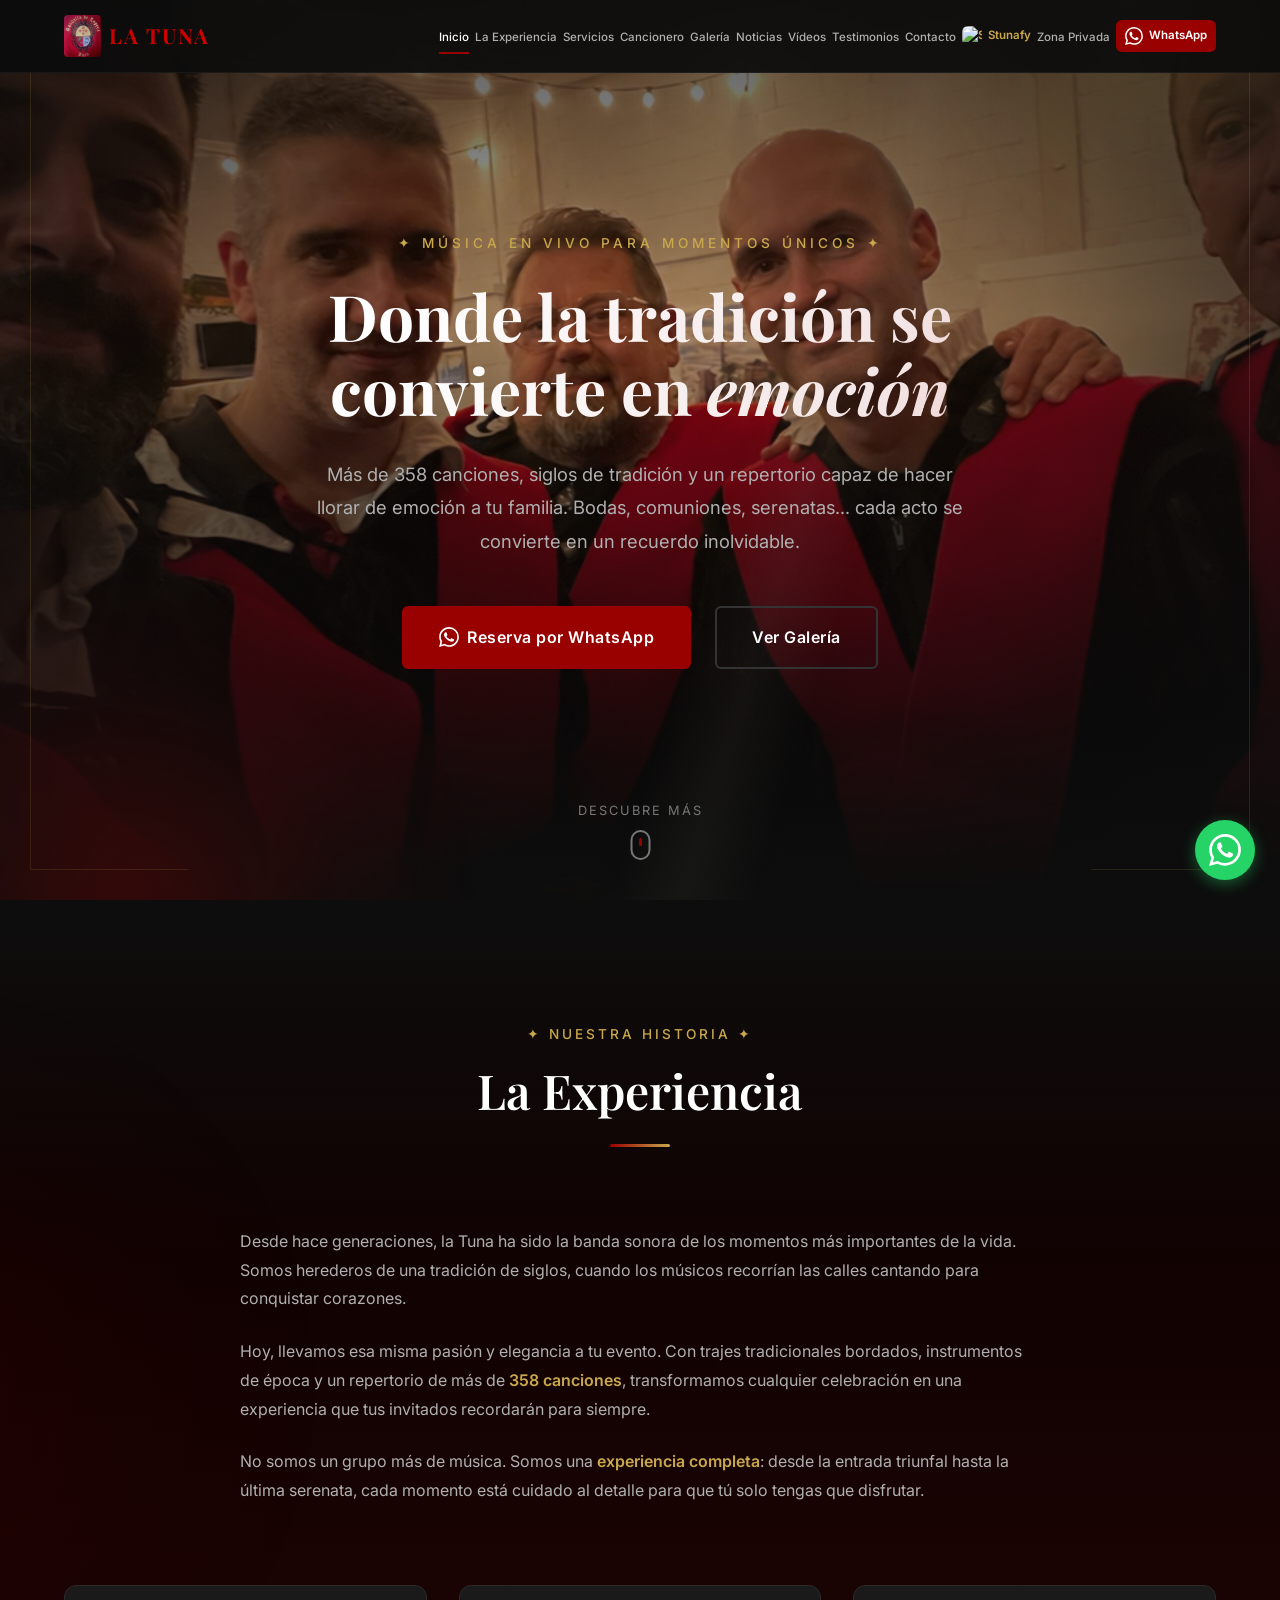
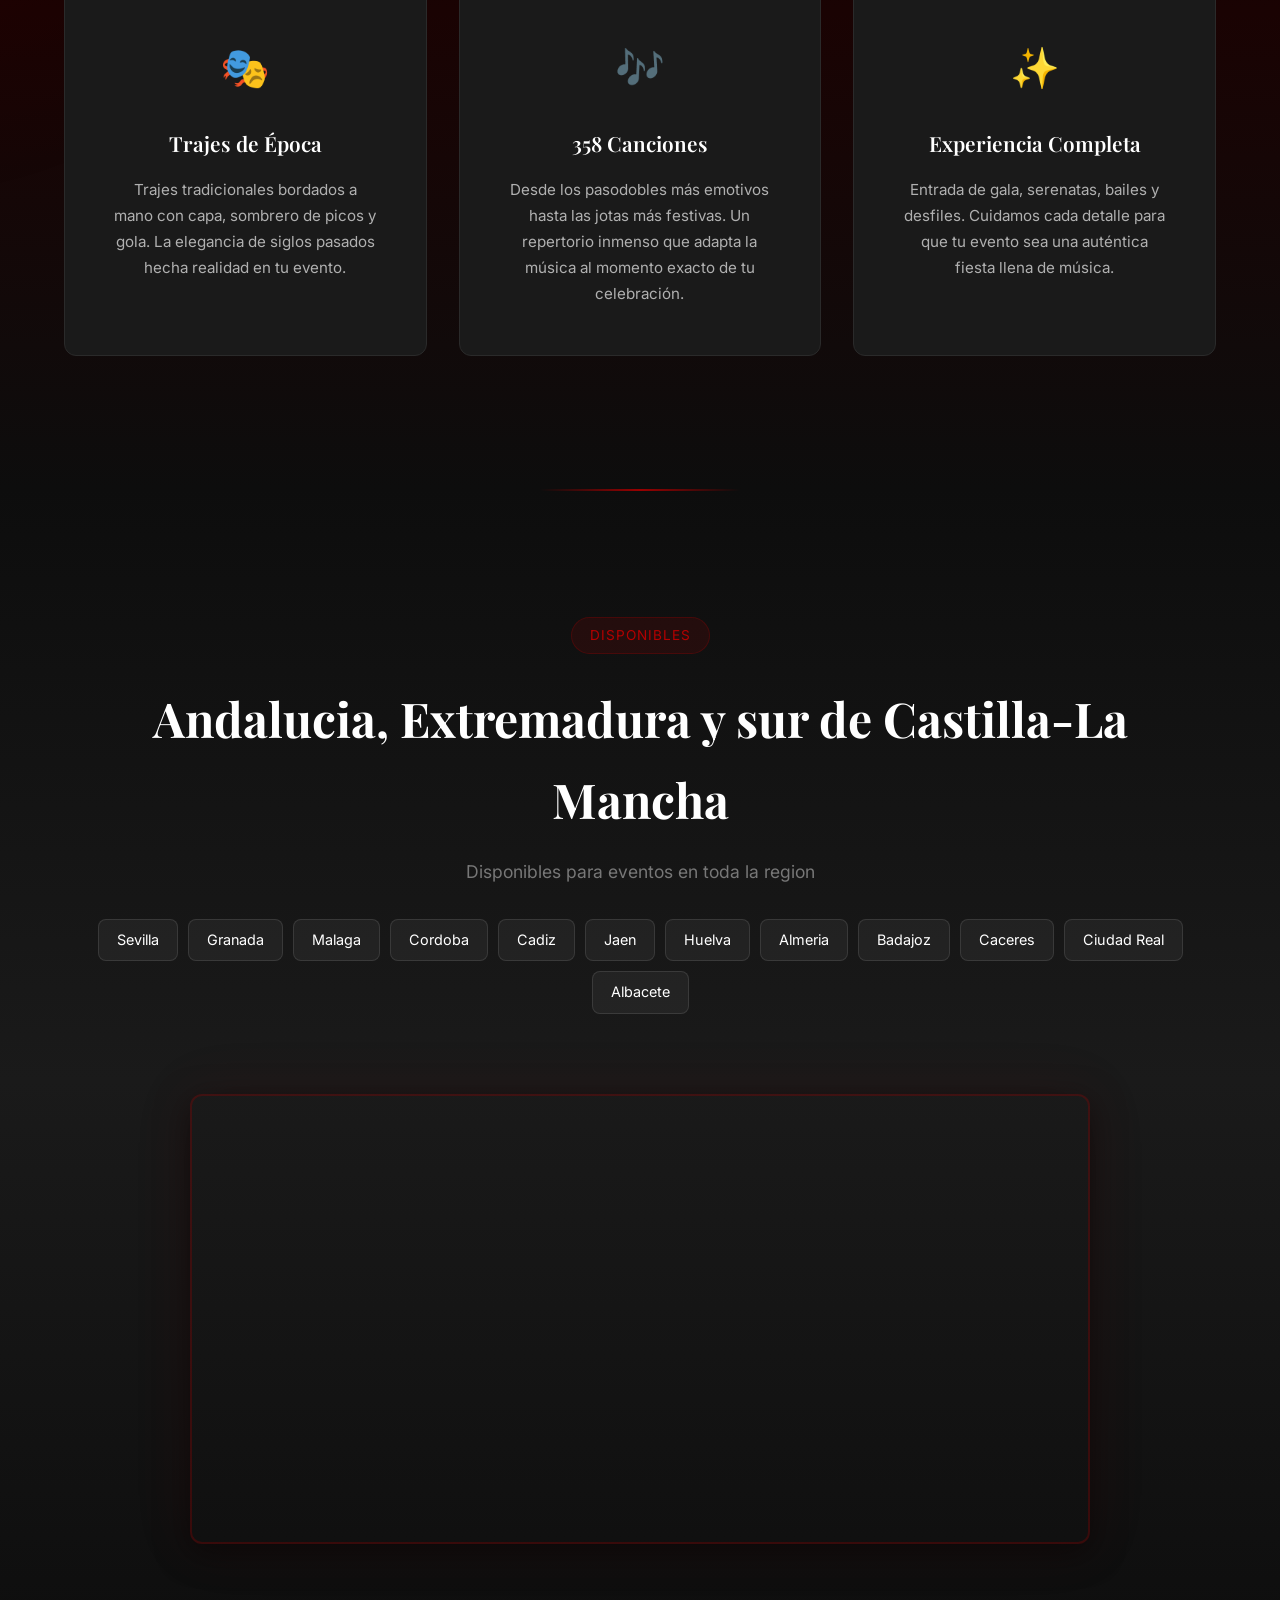
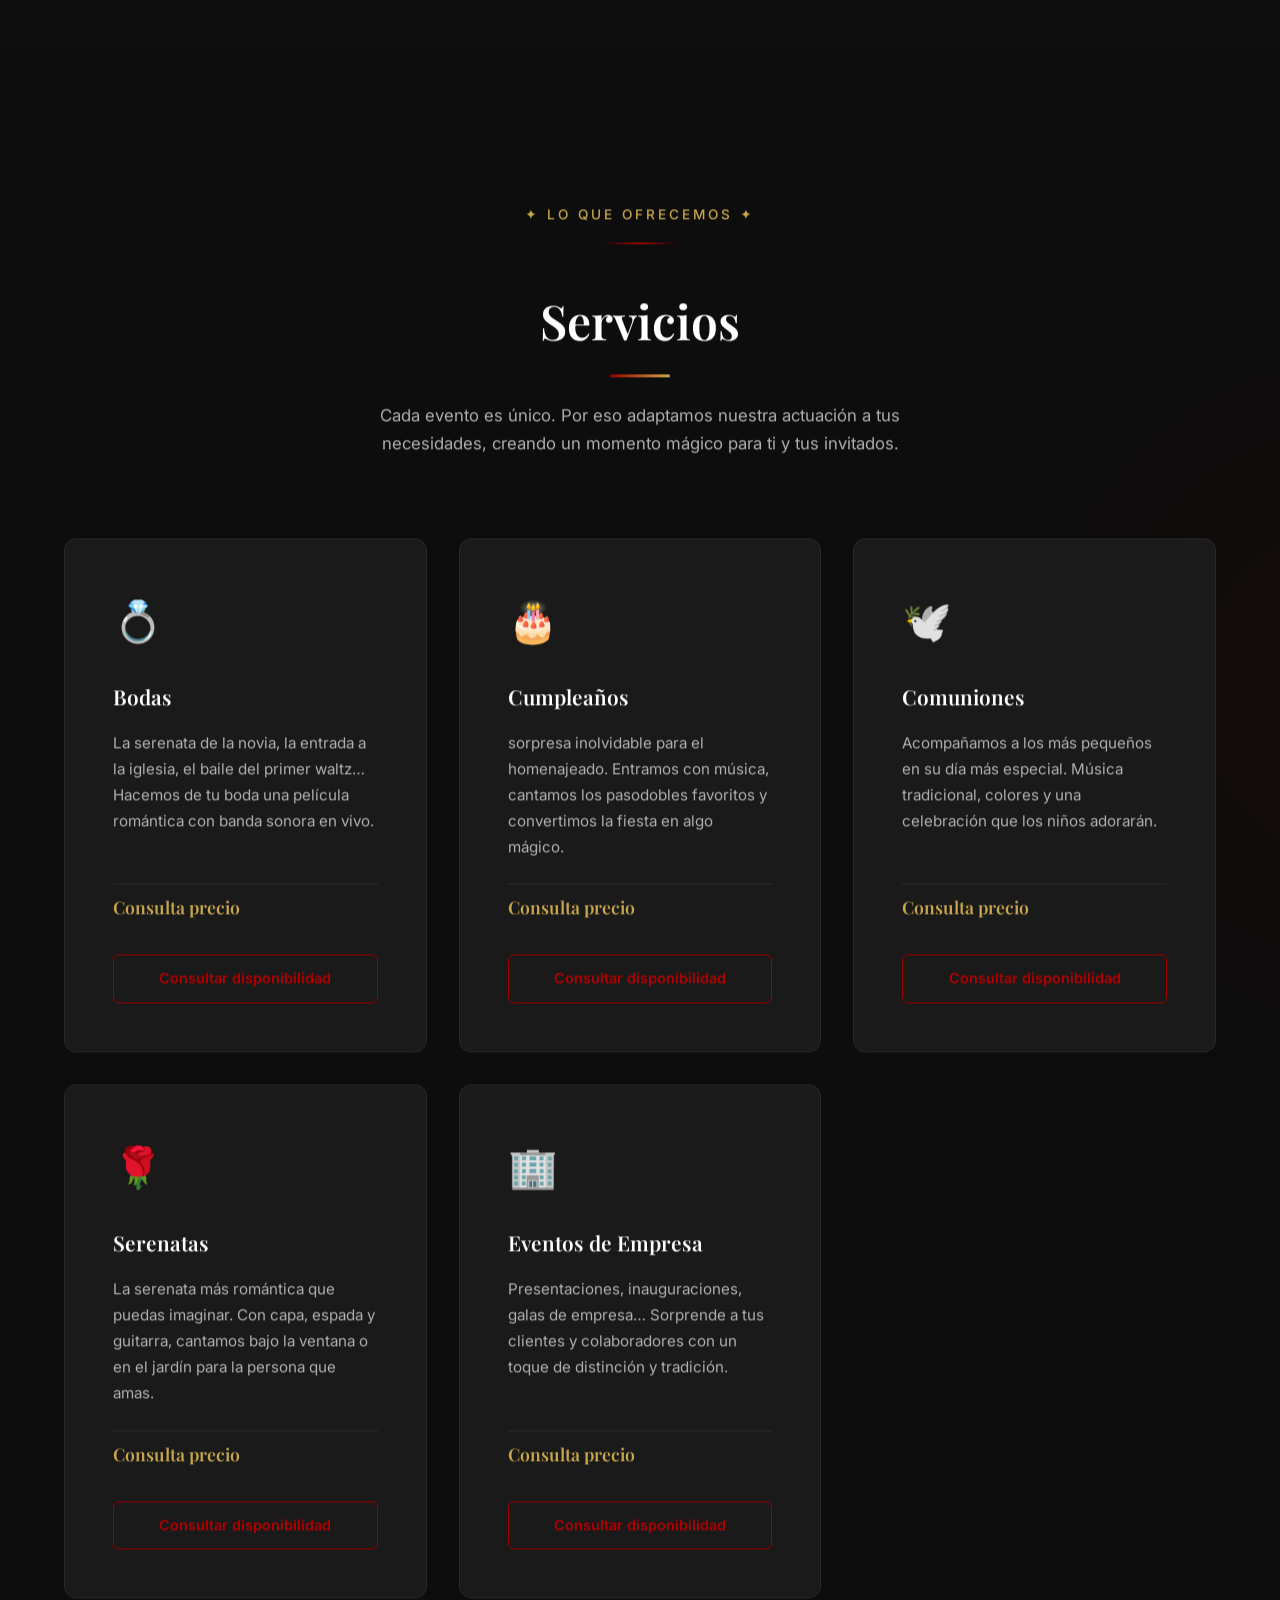
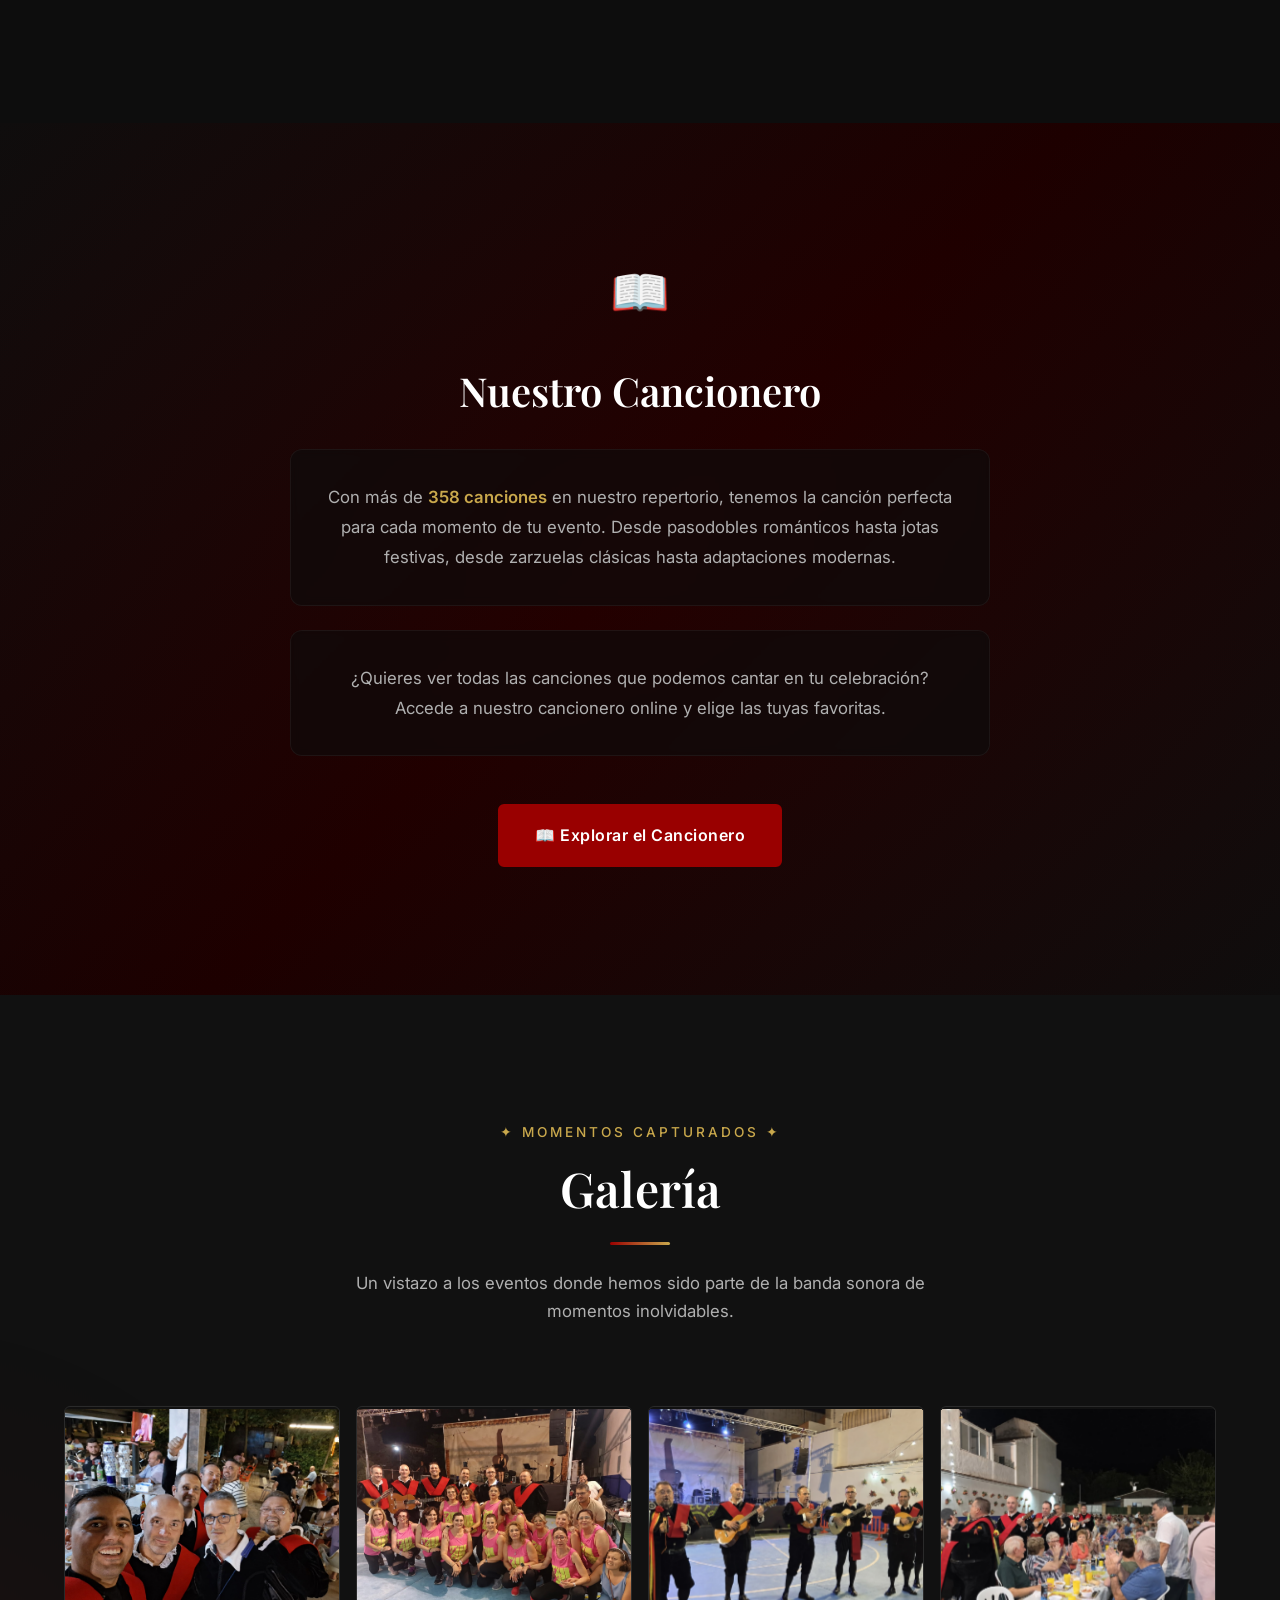
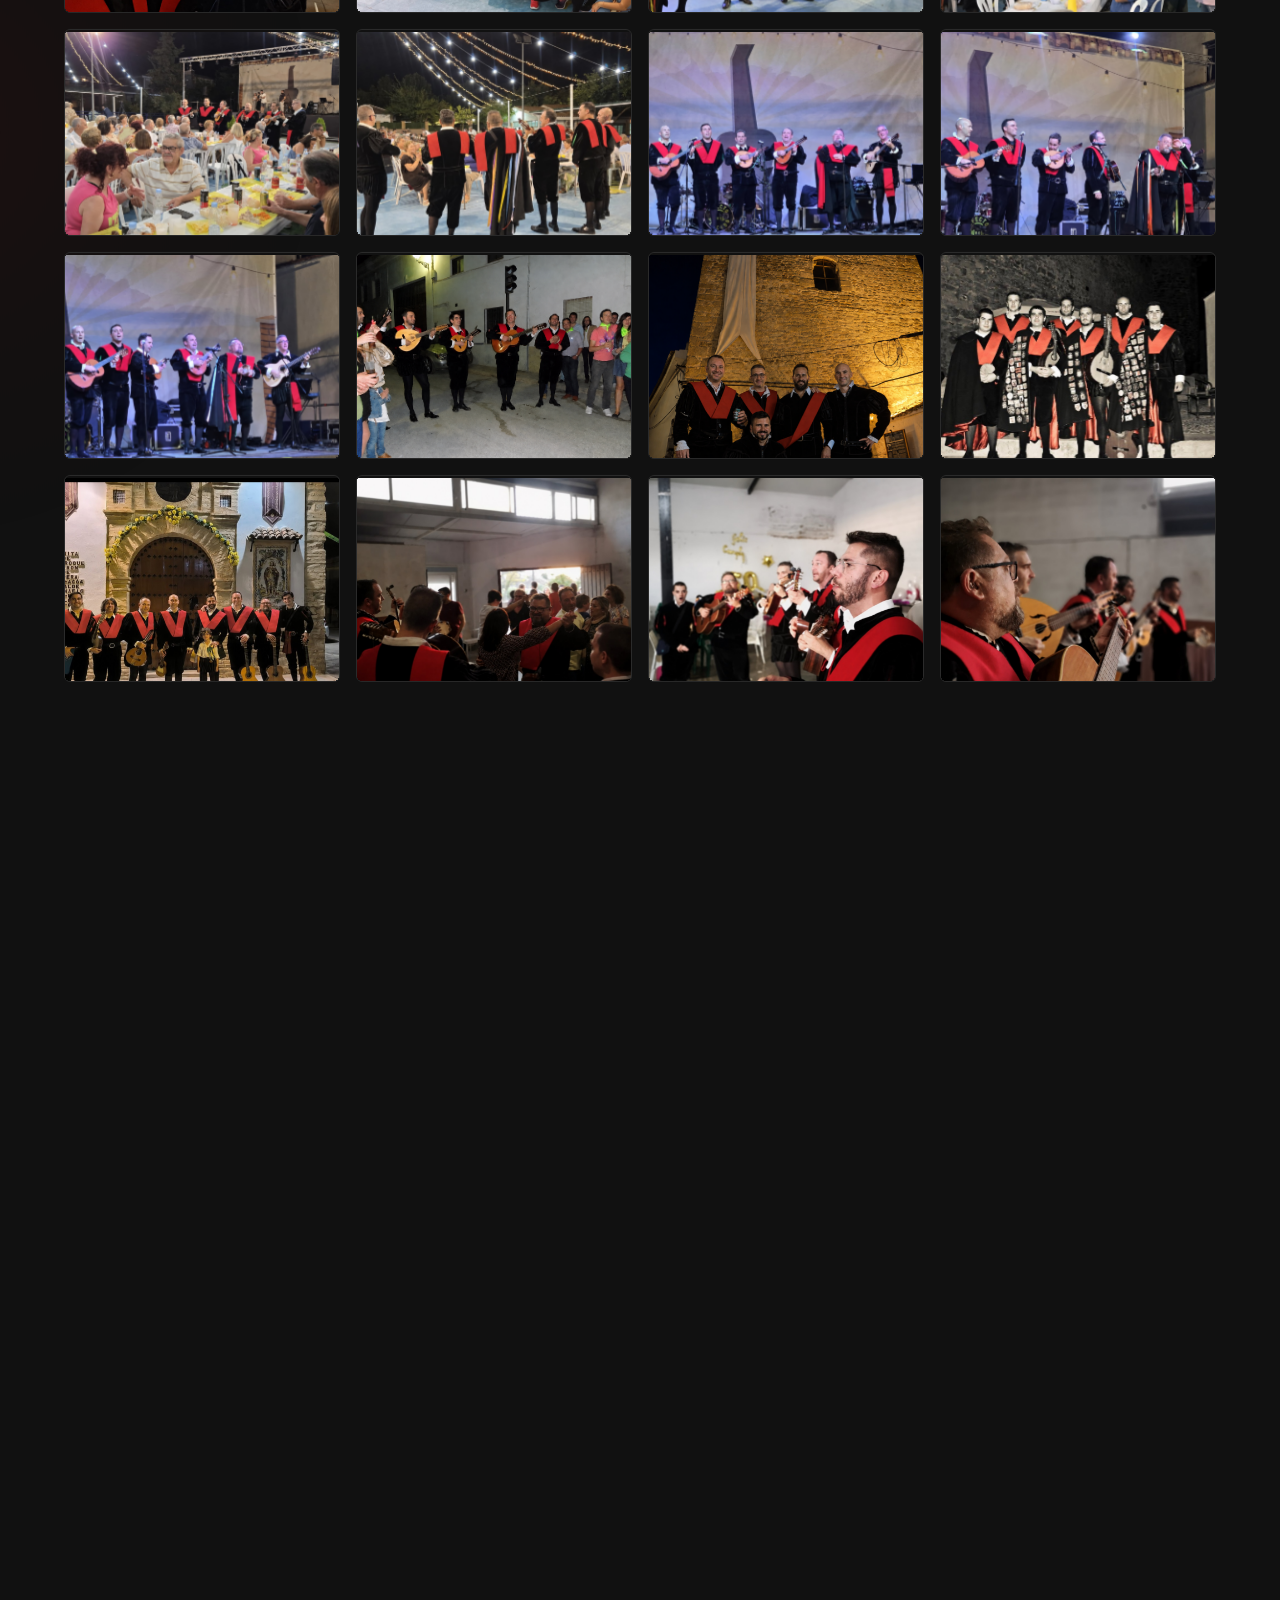
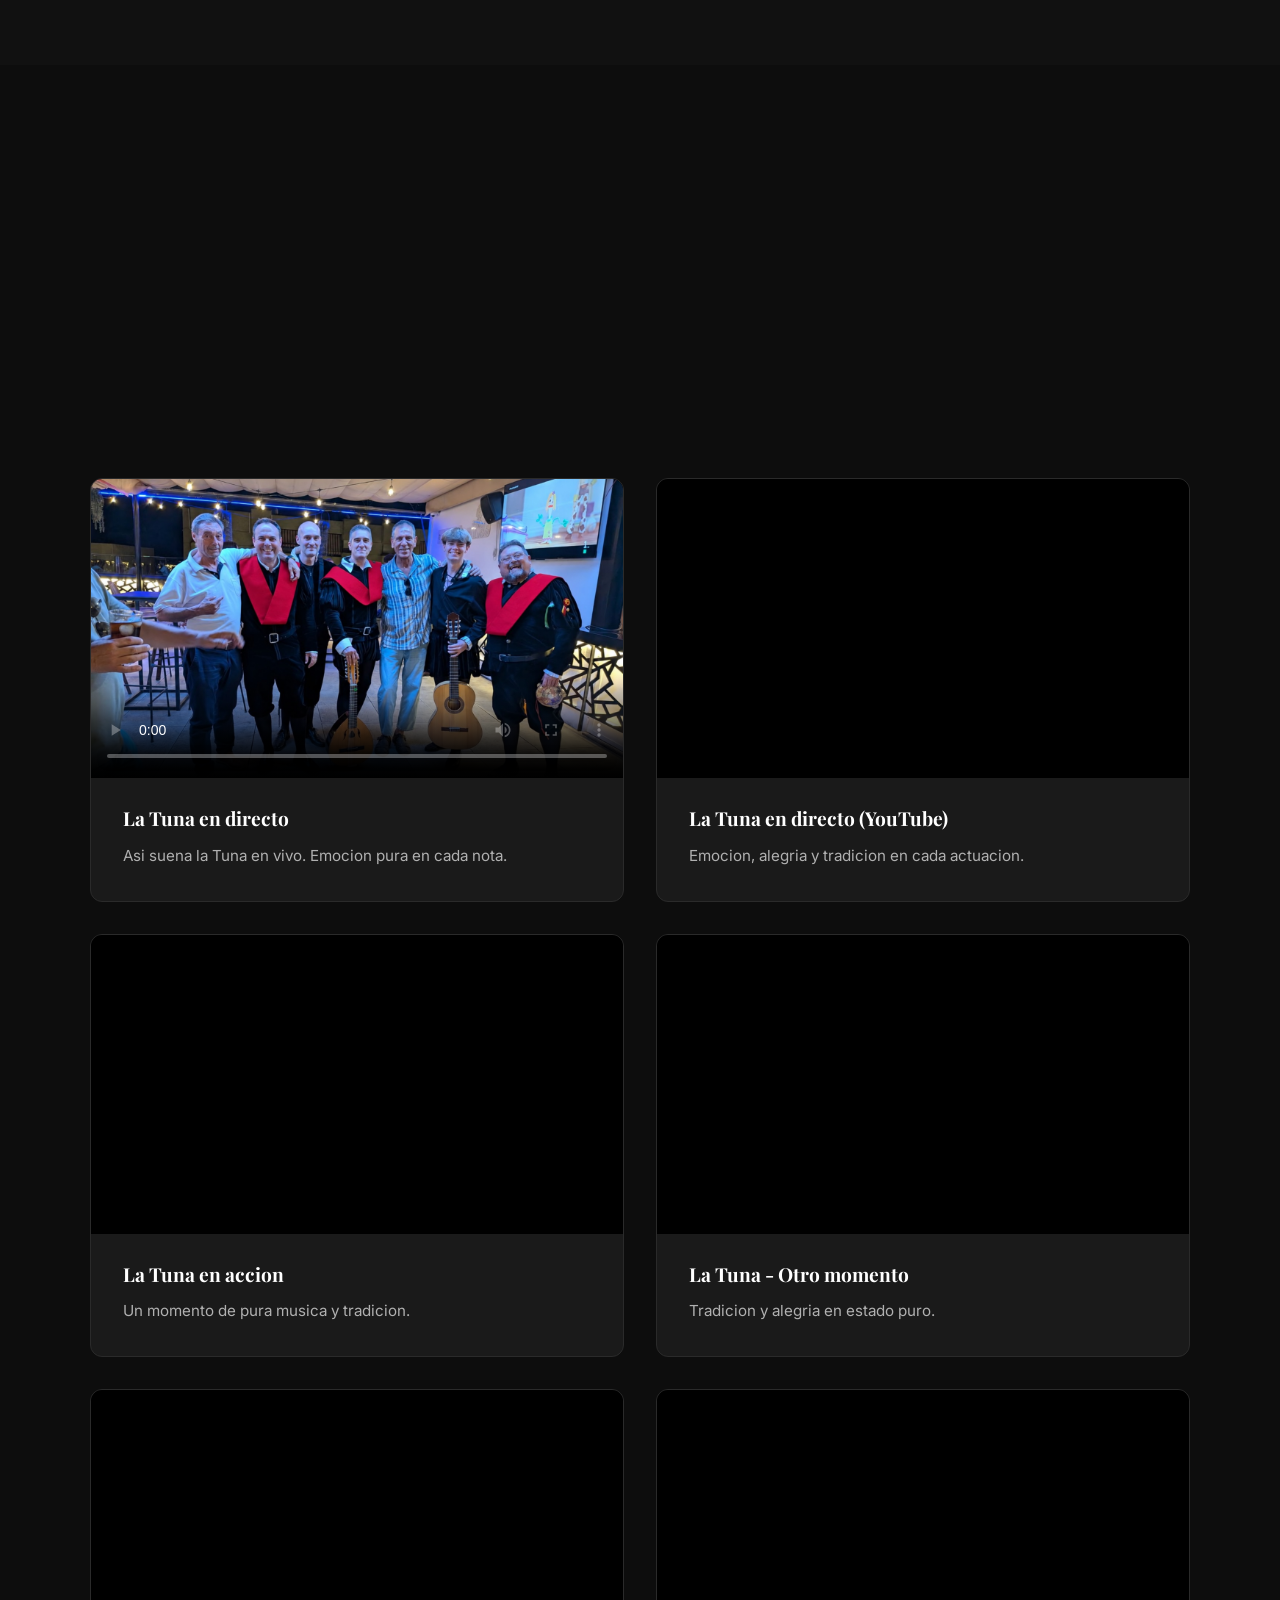
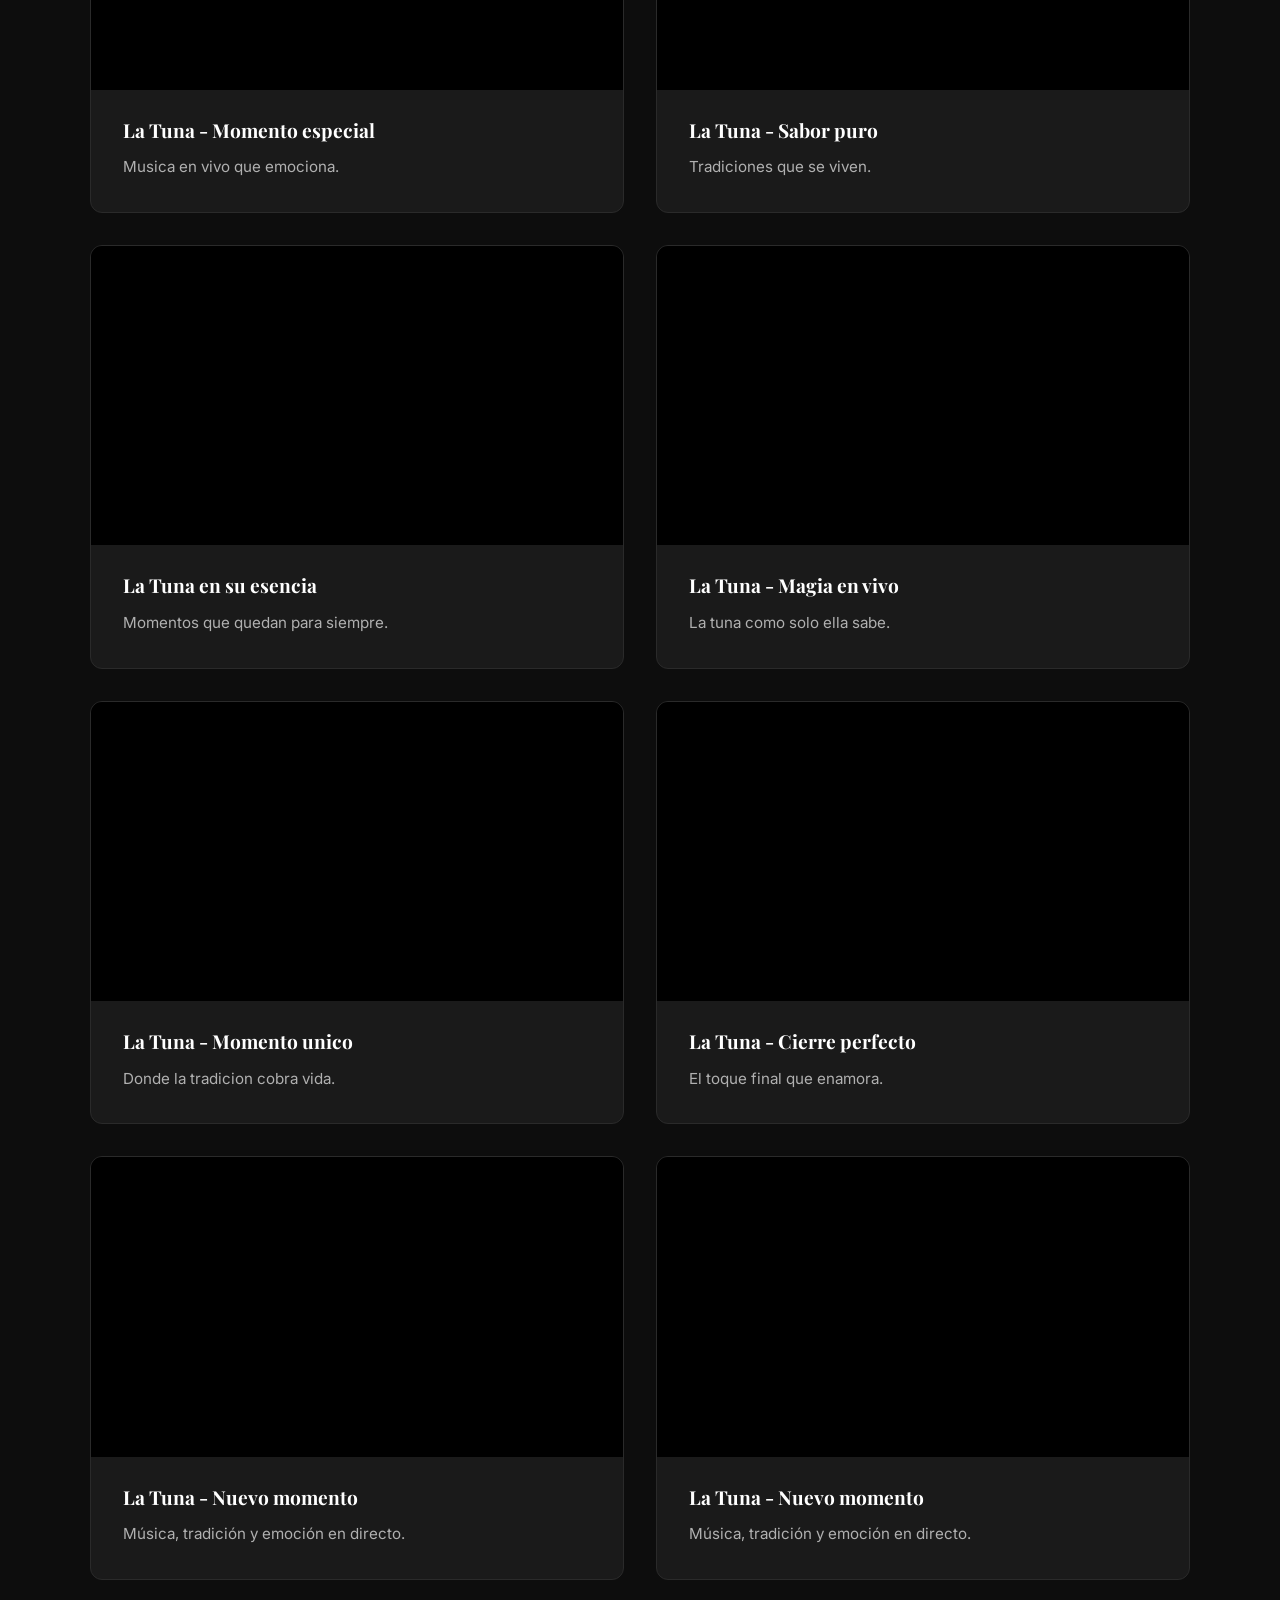
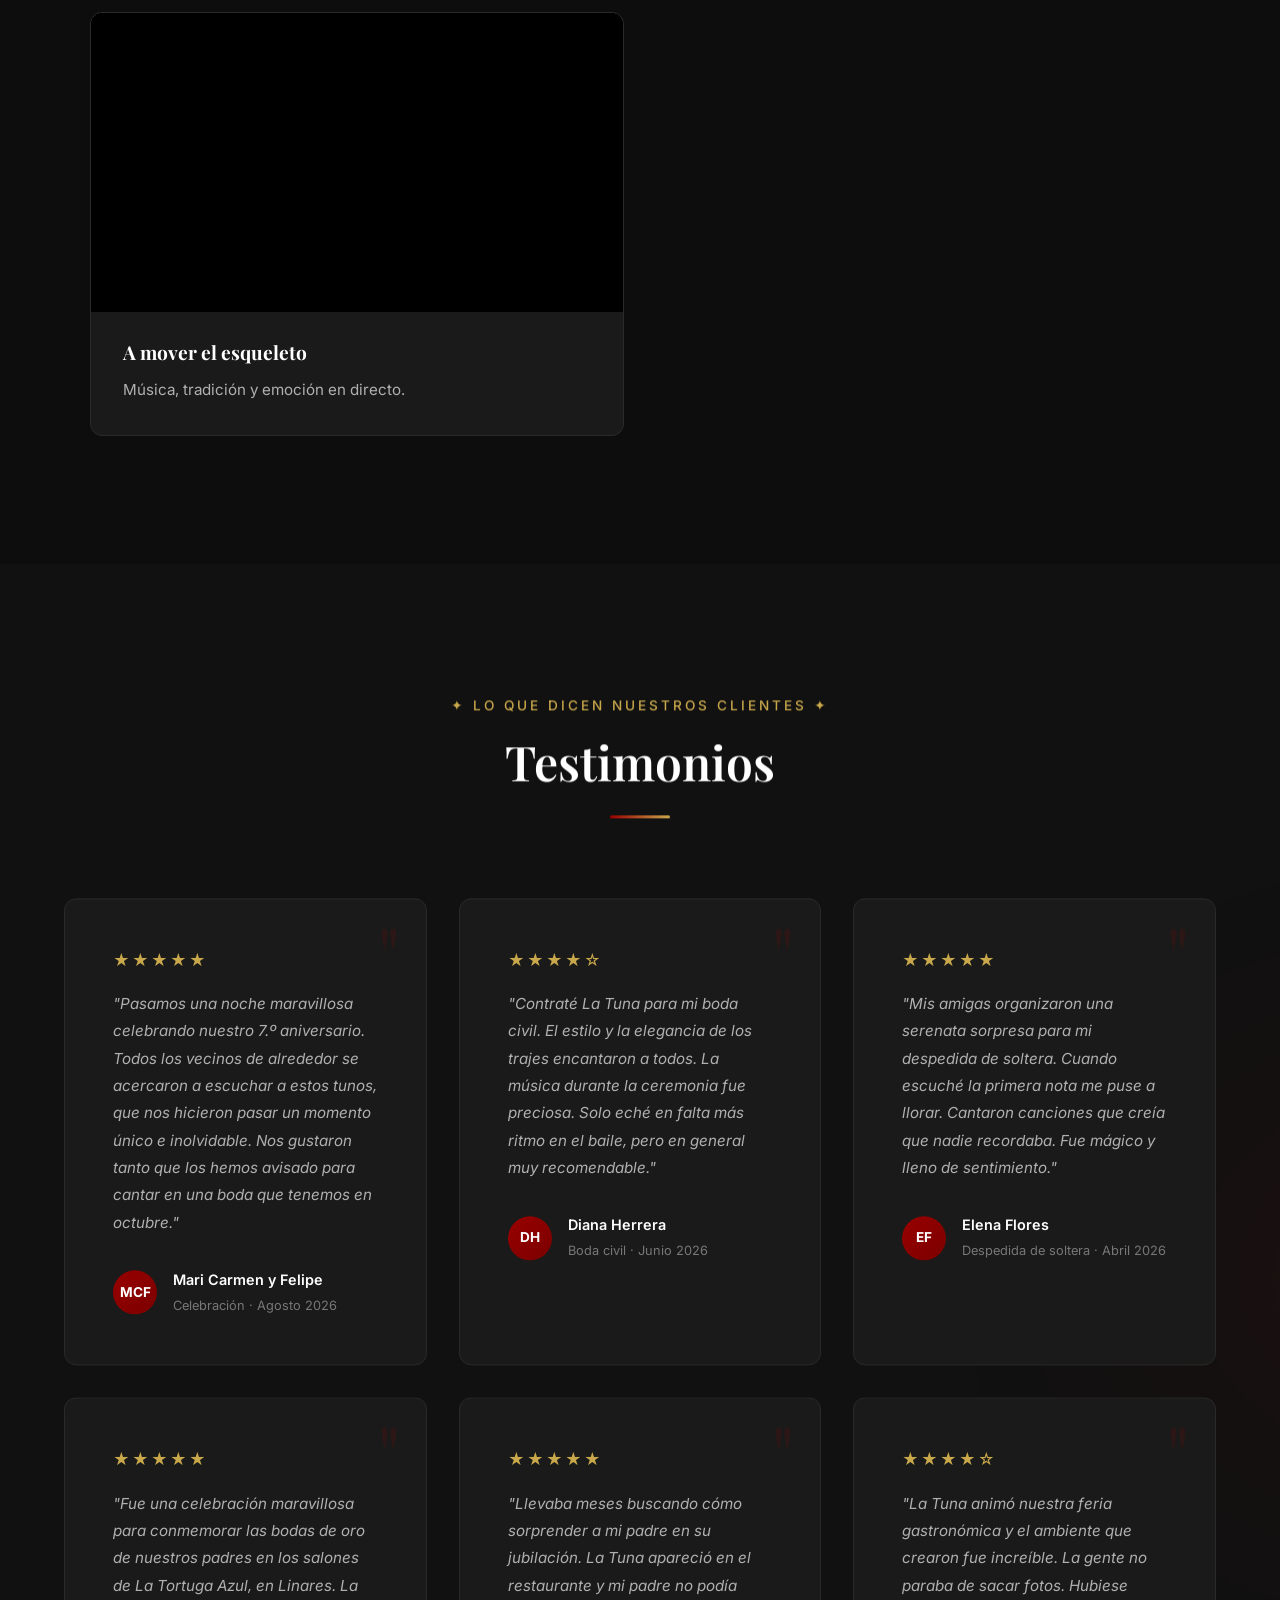
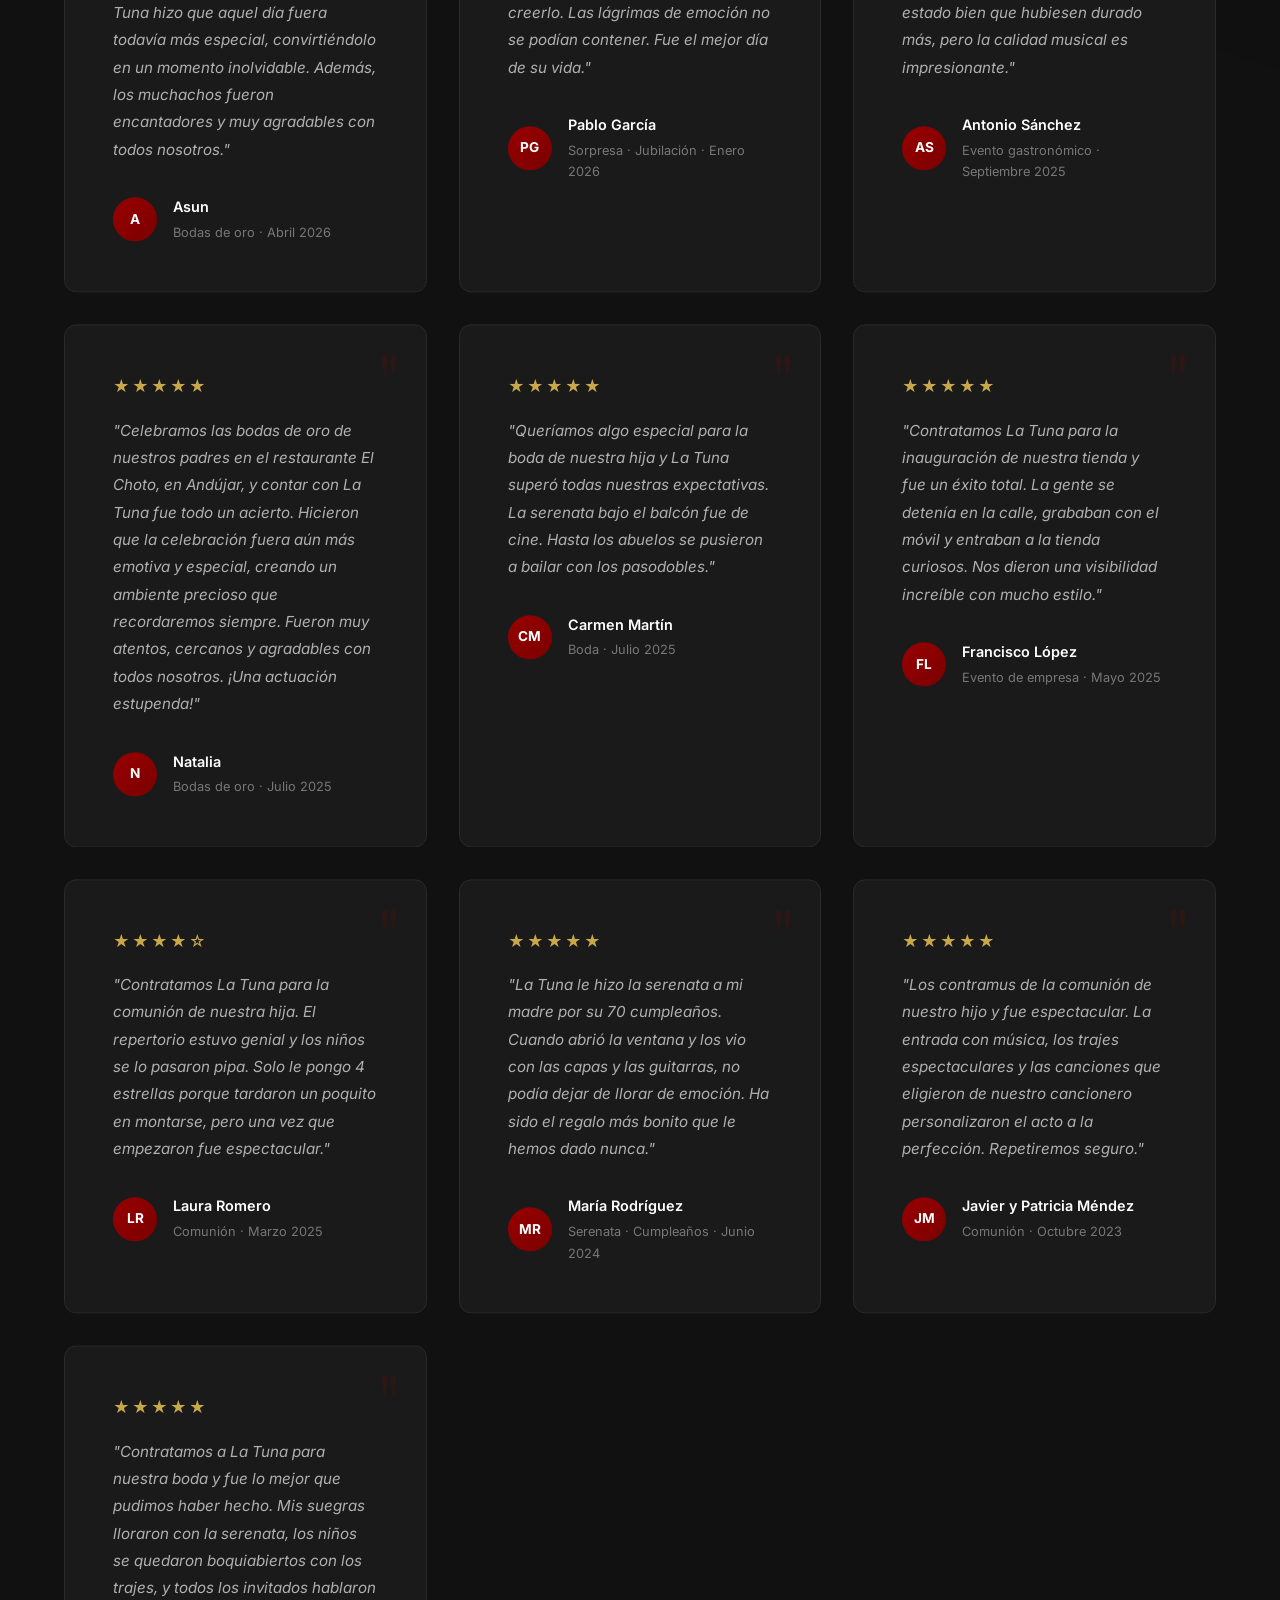
==== commit fa6d58bd: "Restore news link in main navigation" ====
--- a/index.html
+++ b/index.html
@@ -57,6 +57,7 @@
                     <li><a href="#servicios" class="header__nav-link">Servicios</a></li>
                     <li><a href="#cancionero" class="header__nav-link">Cancionero</a></li>
                     <li><a href="#galeria" class="header__nav-link">Galería</a></li>
+                    <li><a href="./noticias.html" class="header__nav-link">Noticias</a></li>
                     <li><a href="#videos" class="header__nav-link">Vídeos</a></li>
                     <li><a href="#testimonios" class="header__nav-link">Testimonios</a></li>
                     <li><a href="#contacto" class="header__nav-link">Contacto</a></li>
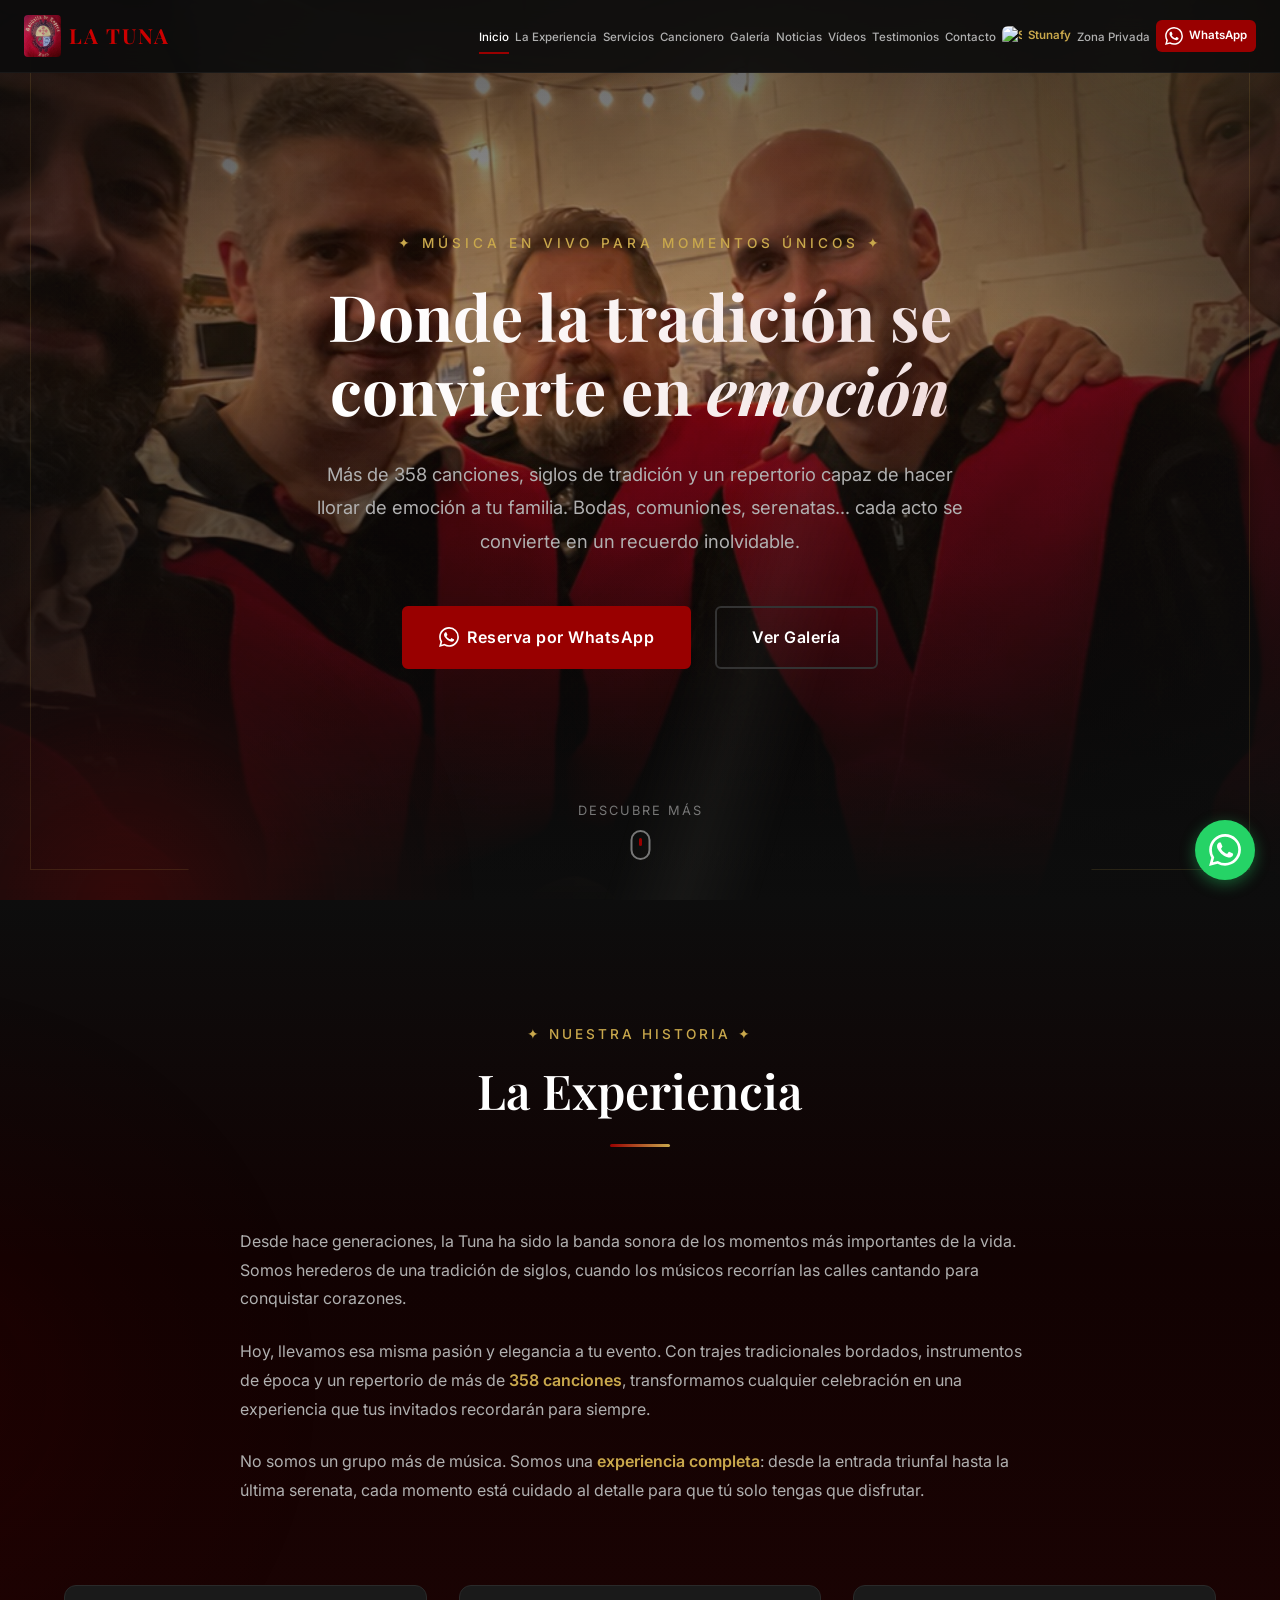
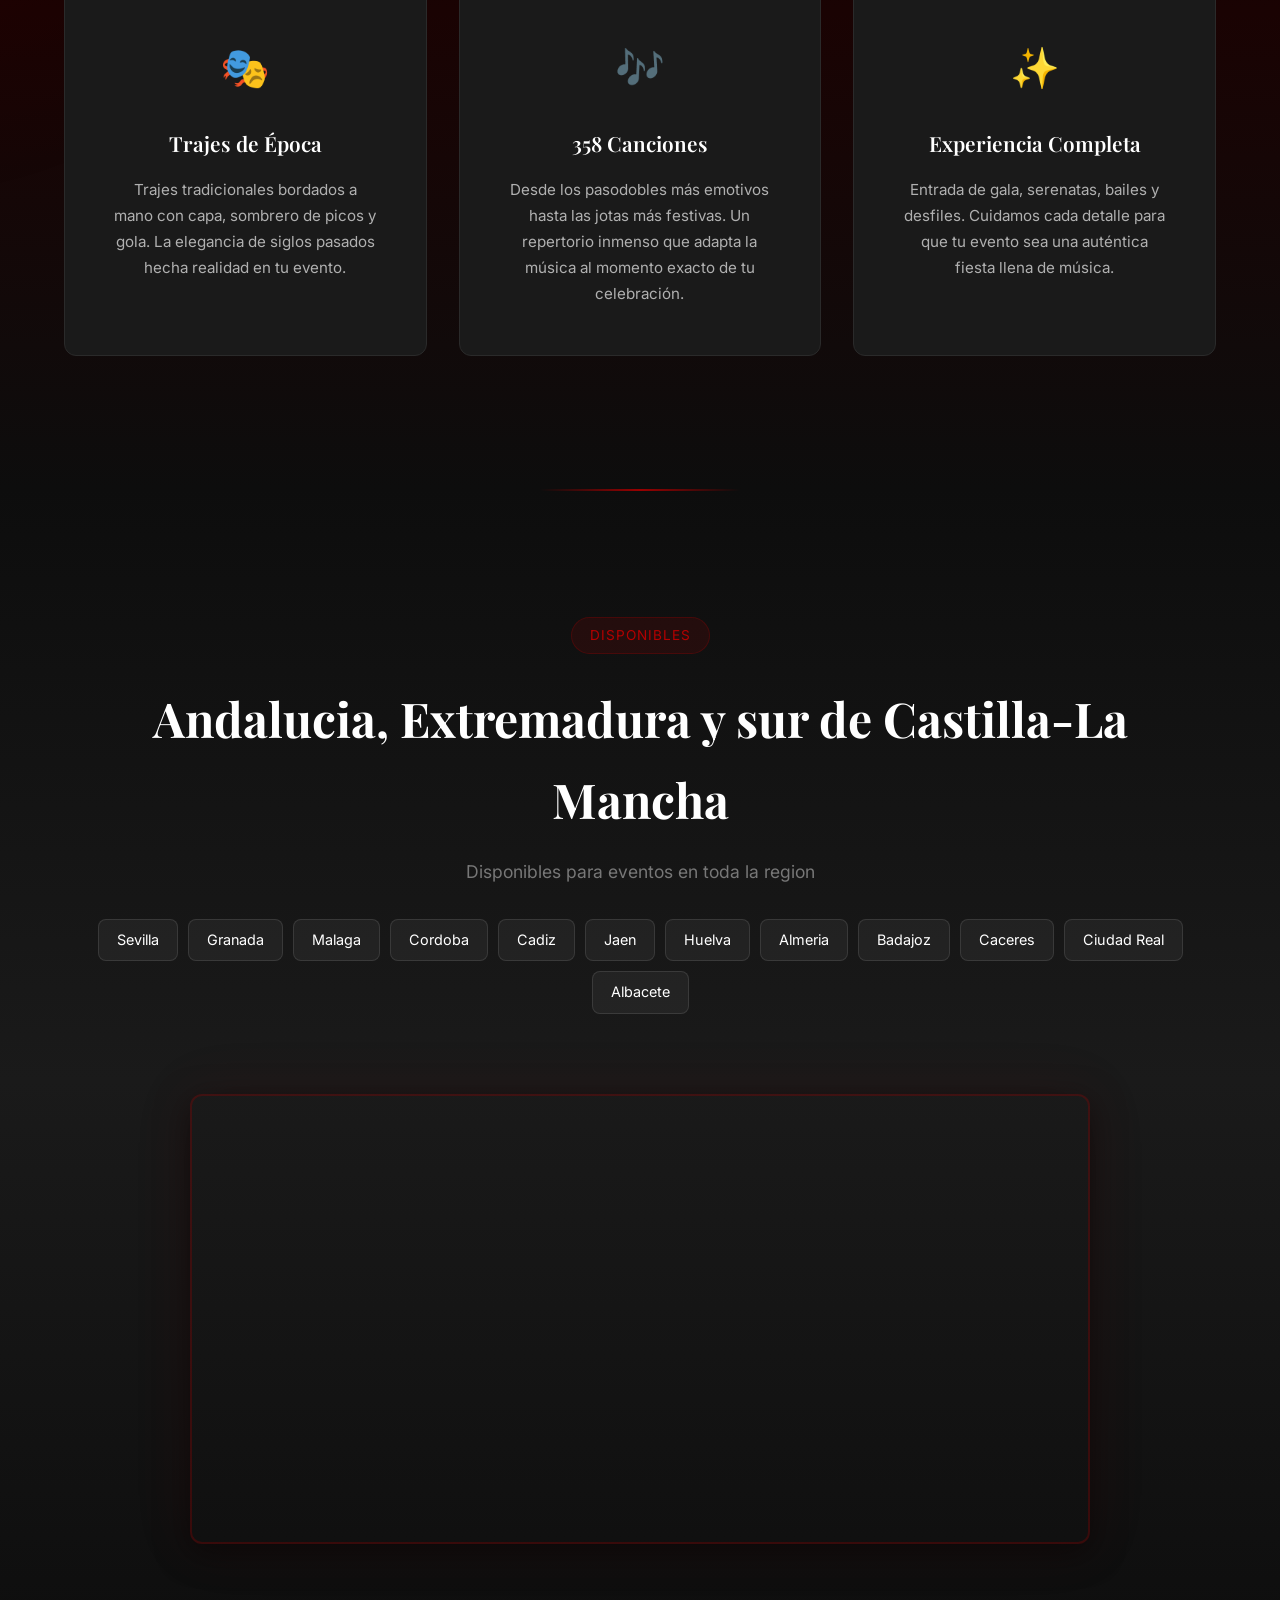
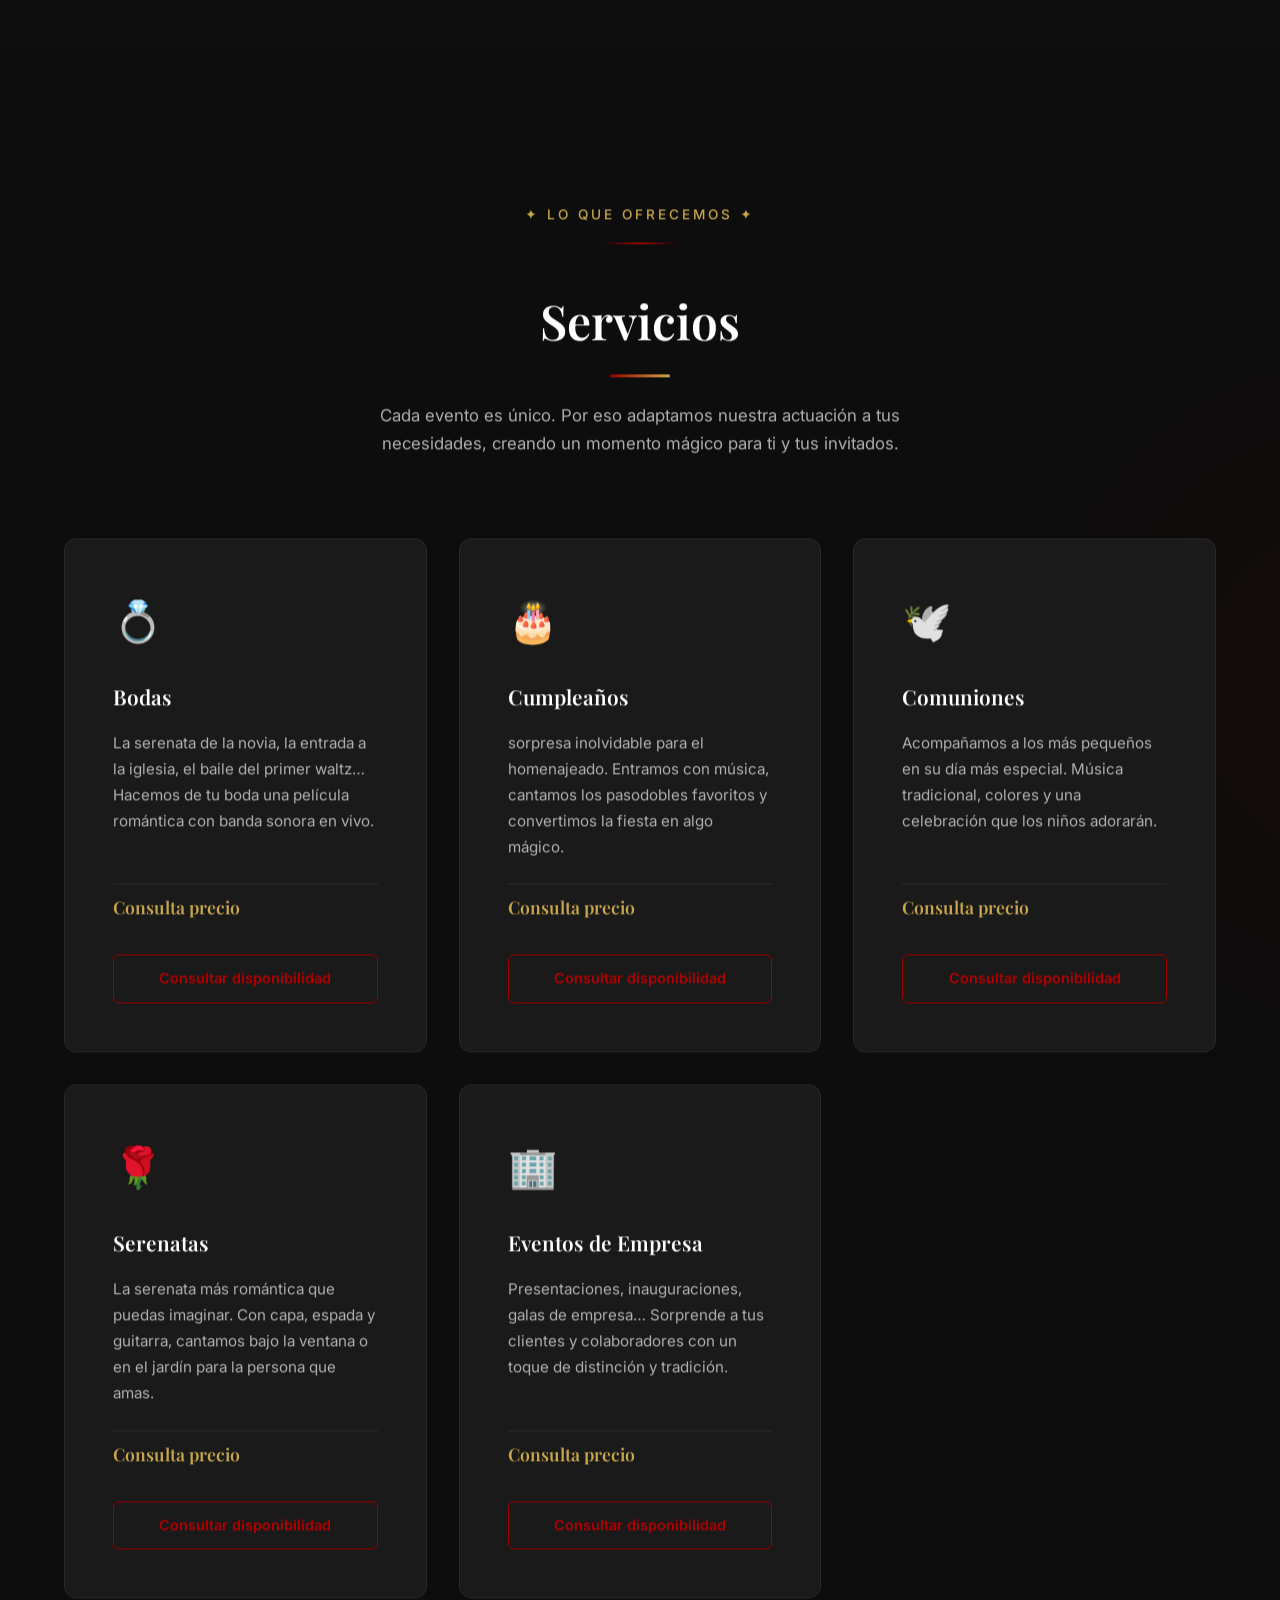
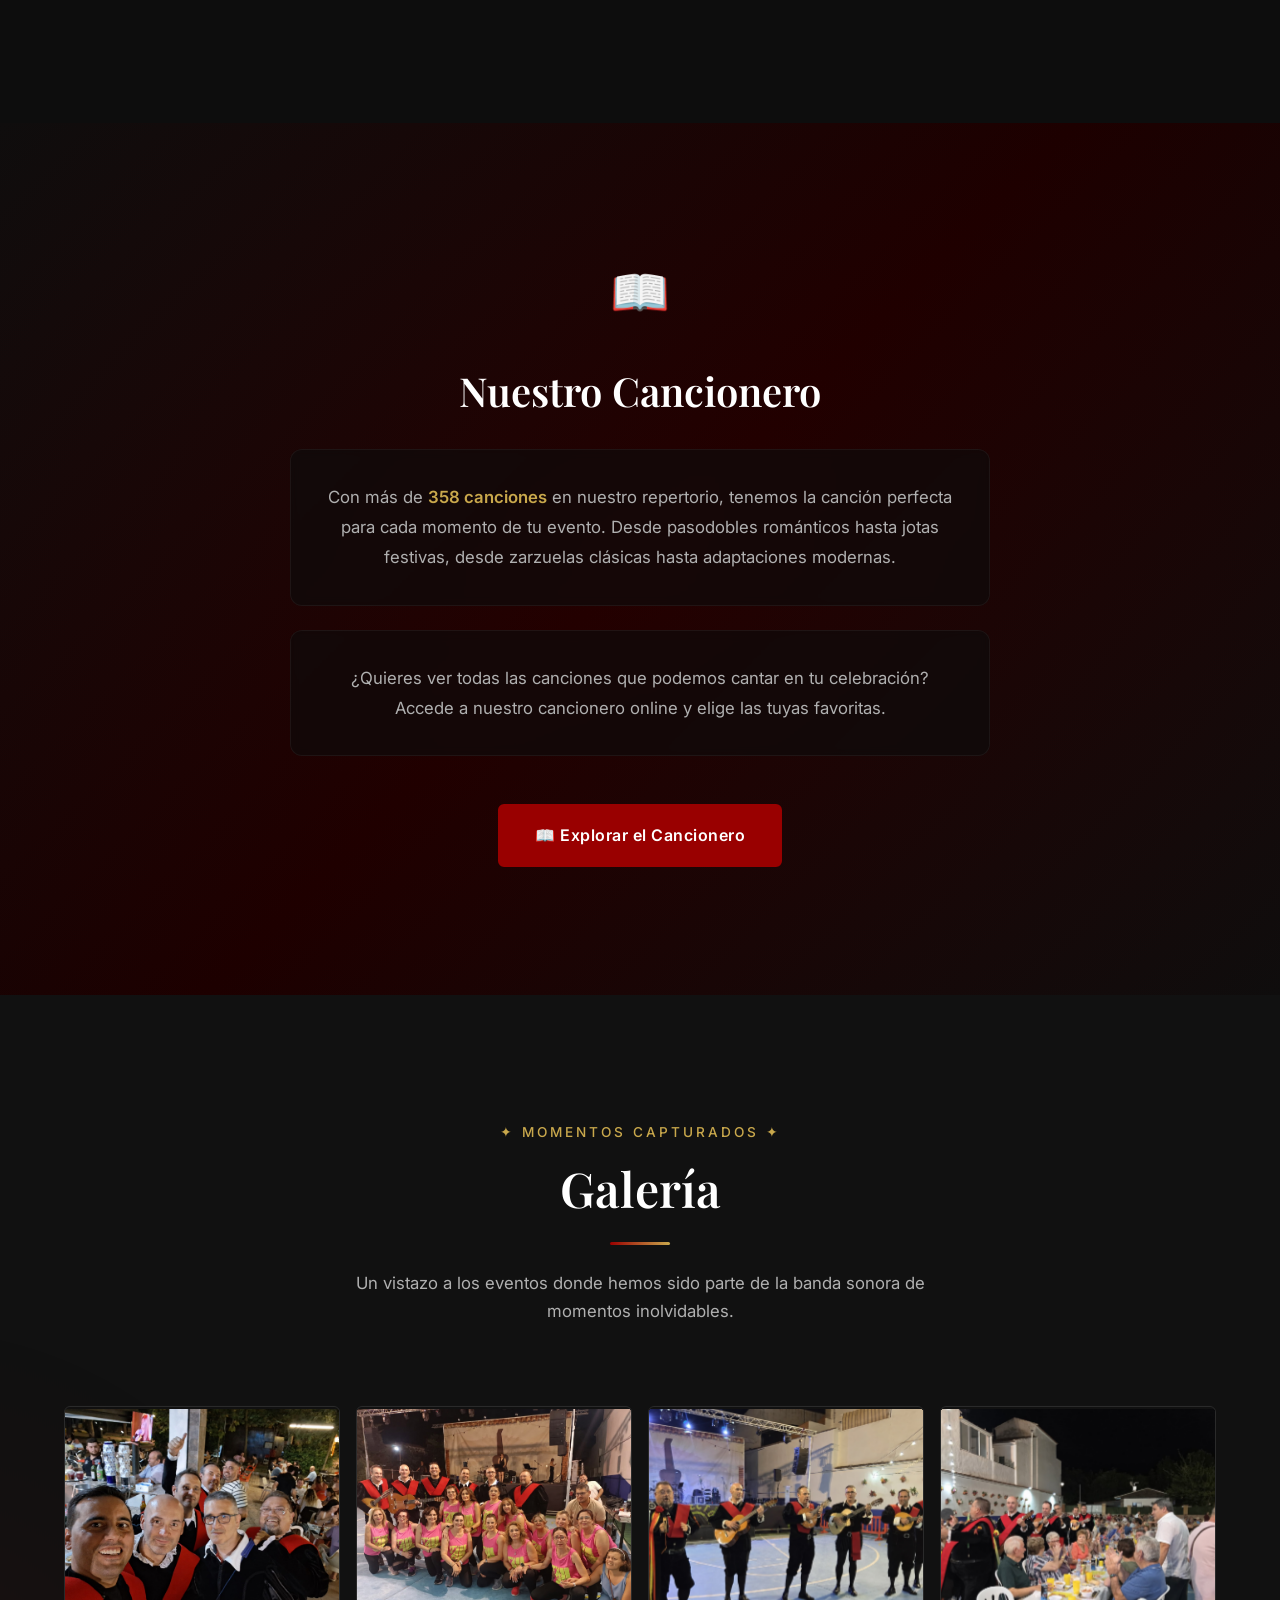
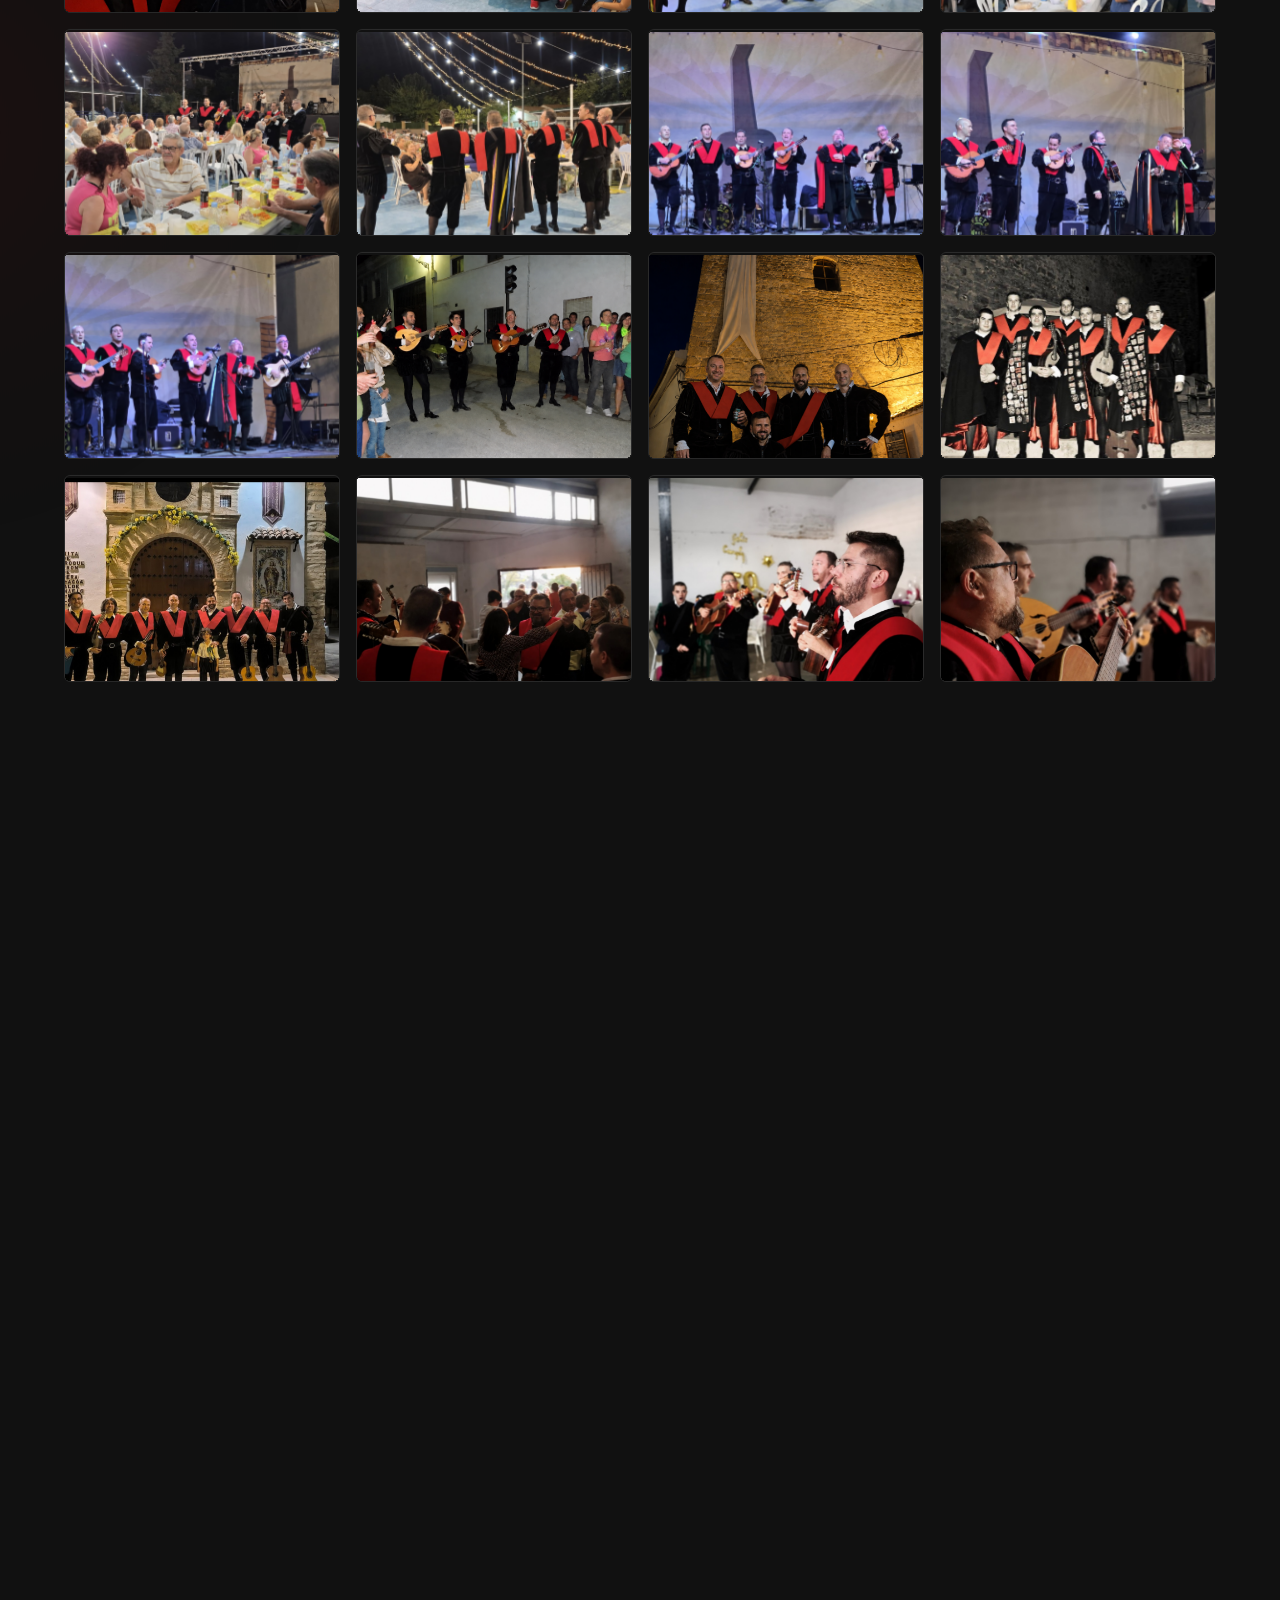
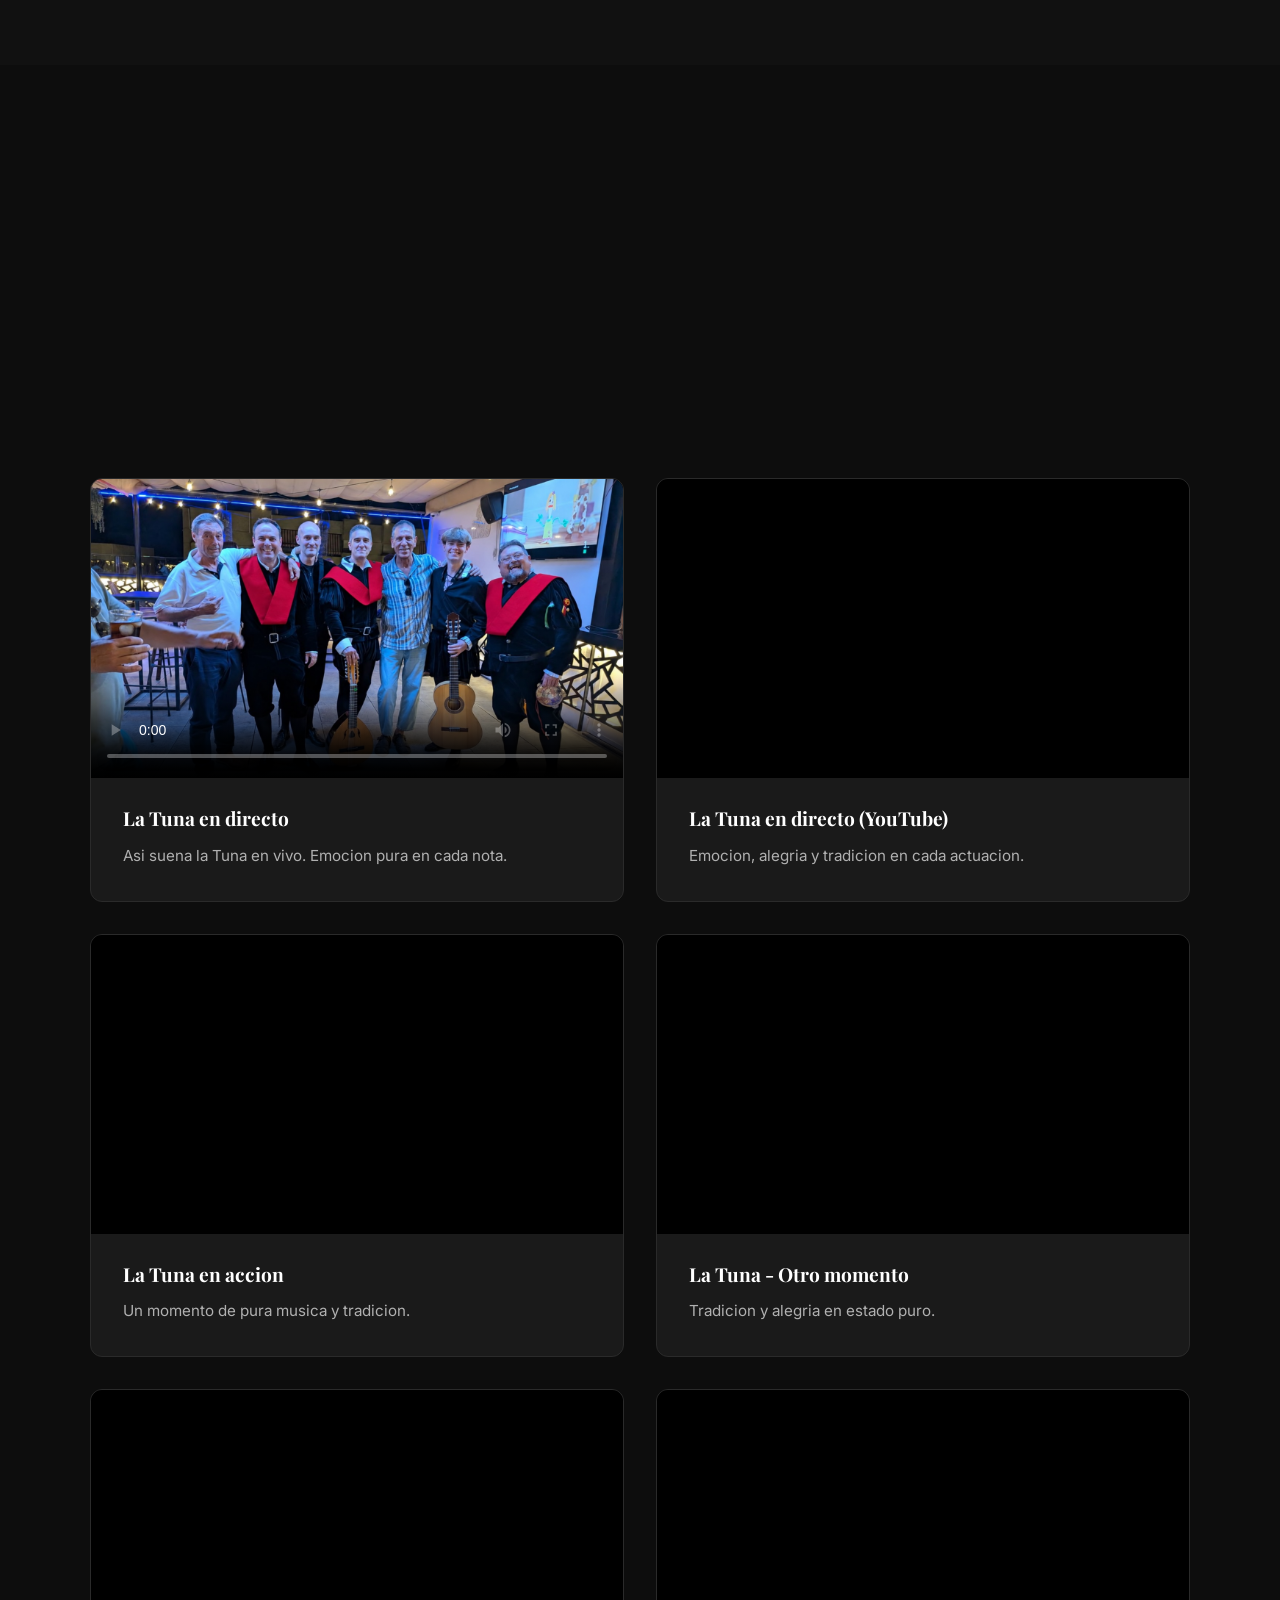
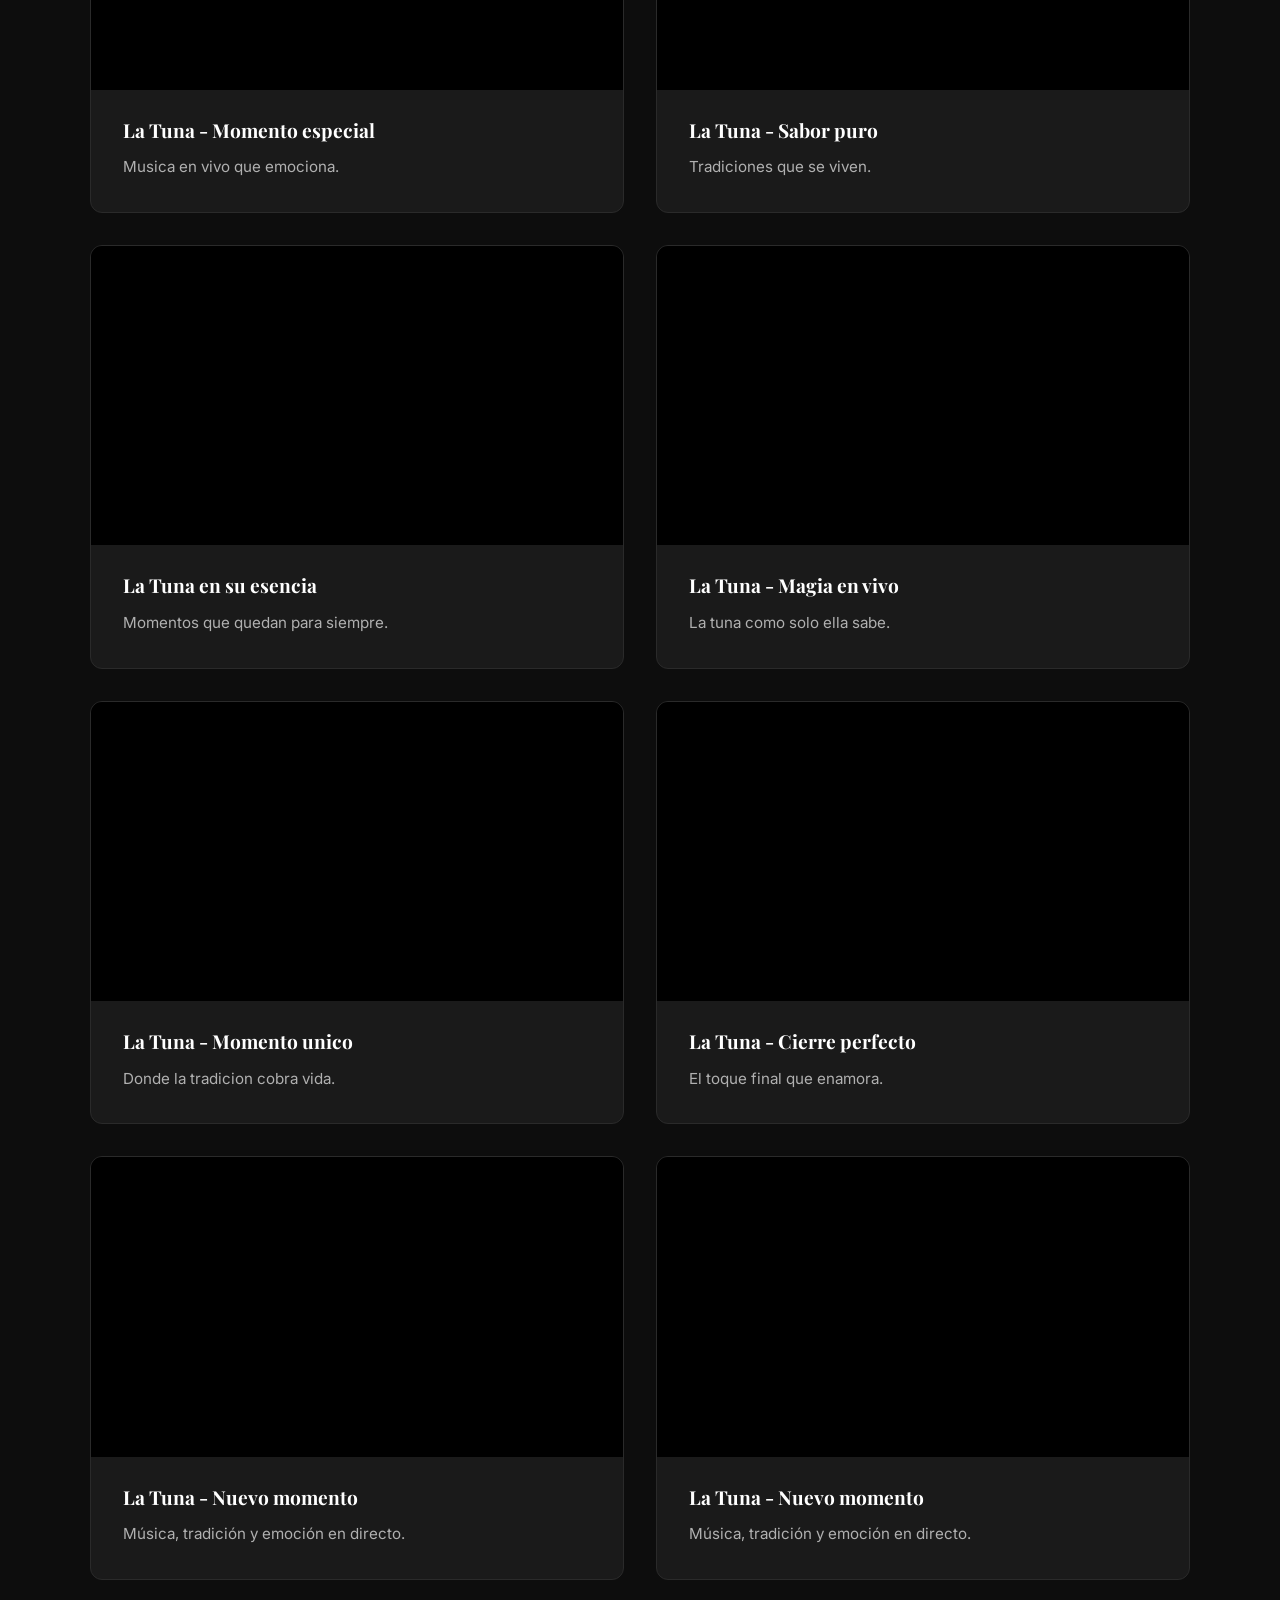
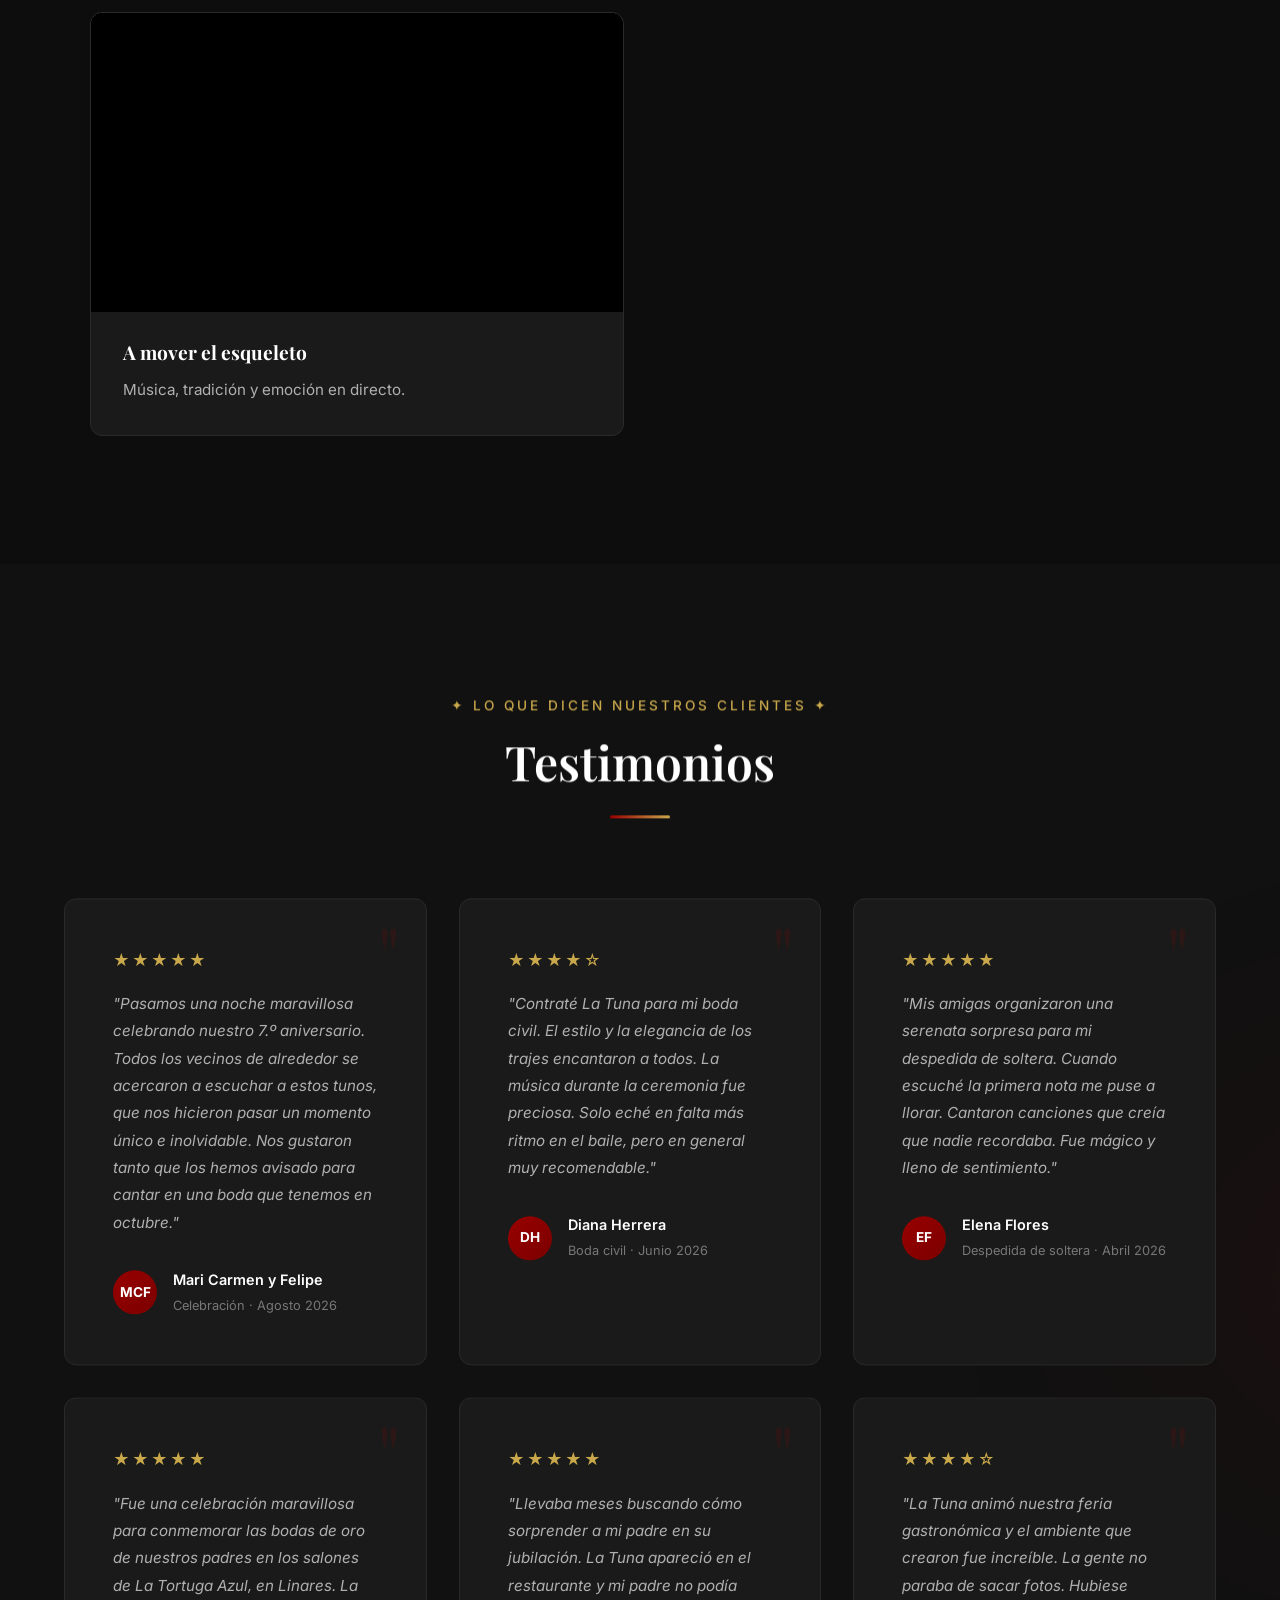
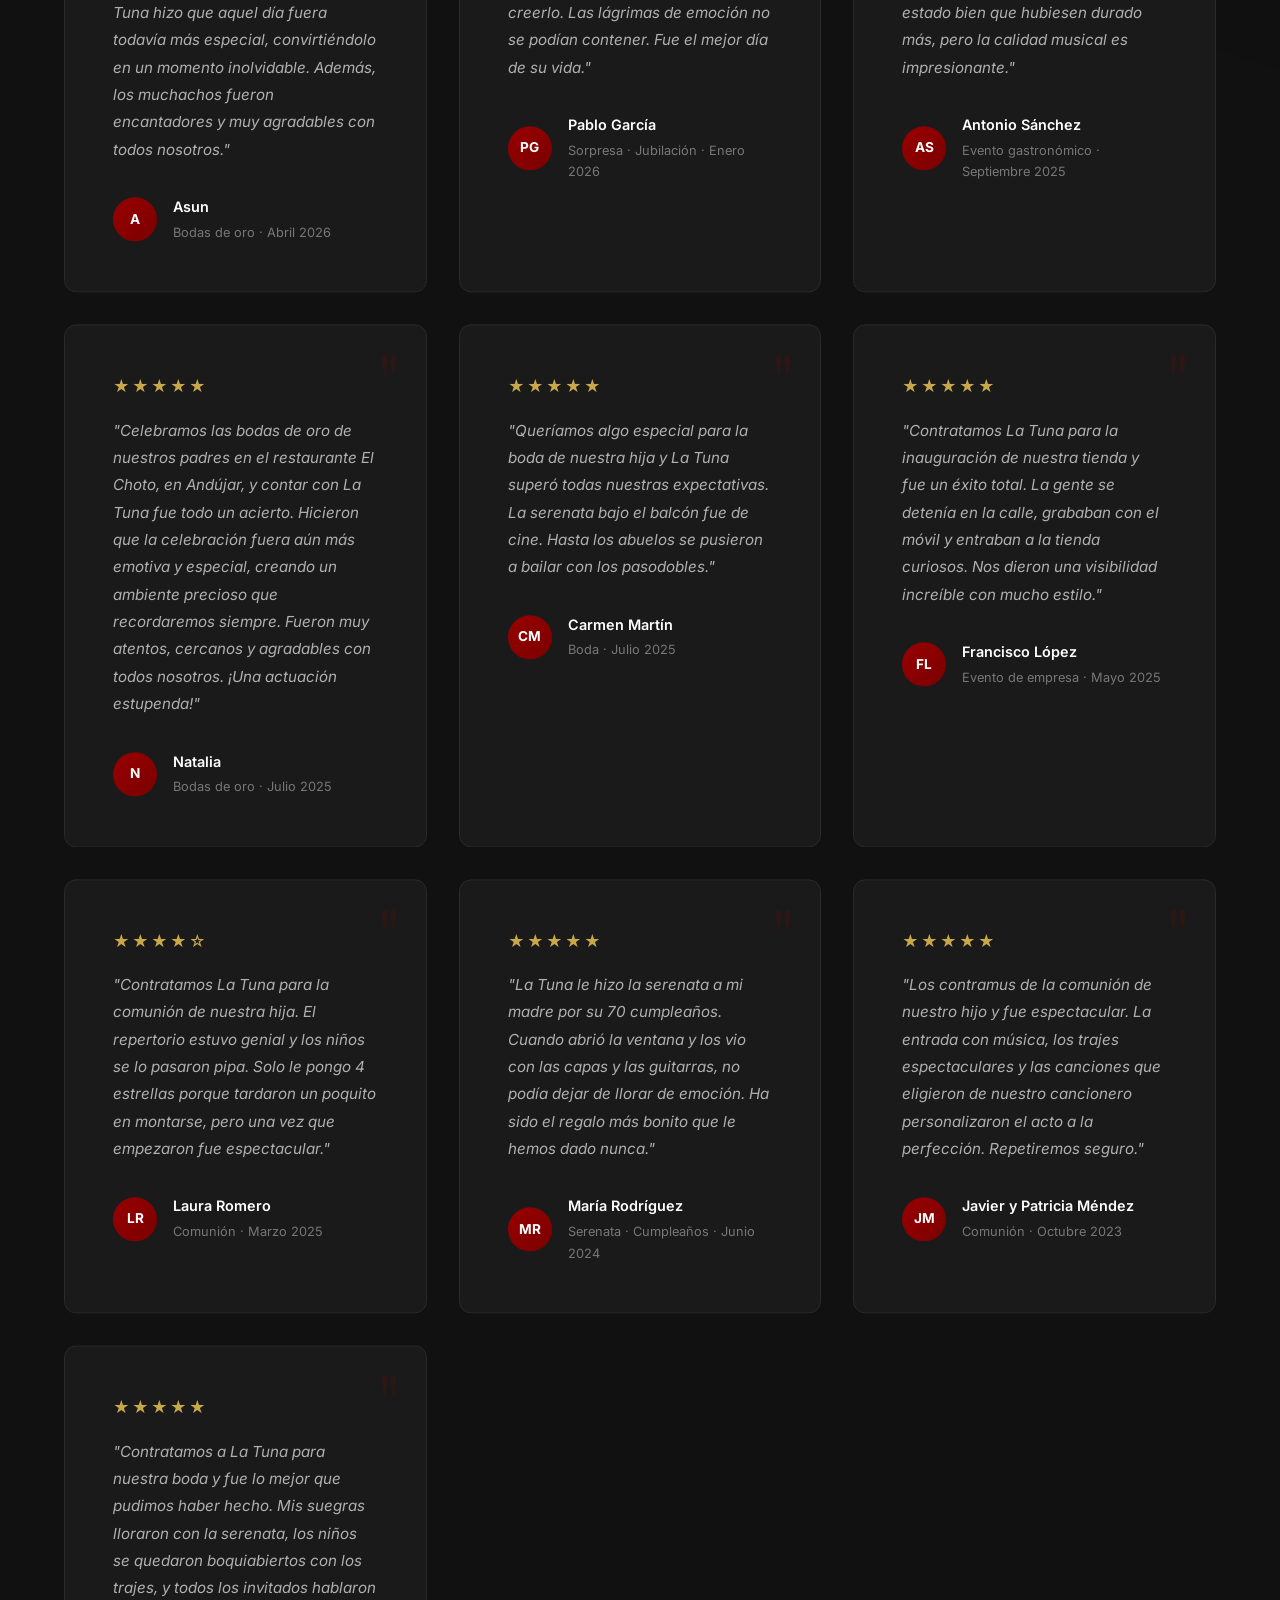
==== commit 0c9b4a20: "Add two Marmolejo photos to gallery" ====
--- a/index.html
+++ b/index.html
@@ -601,6 +601,18 @@
                         <span class="galeria__item-icon">&#x1f50d;</span>
                     </div>
                 </div>
+                <div class="galeria__item animate-on-scroll" data-index="57">
+                    <img src="./FOTOS/traslado-marmolejo-2026-1.jpg" alt="La Tuna acompañando a la Virgen de la Cabeza en Marmolejo" loading="lazy">
+                    <div class="galeria__item-overlay">
+                        <span class="galeria__item-icon">&#x1f50d;</span>
+                    </div>
+                </div>
+                <div class="galeria__item animate-on-scroll" data-index="58">
+                    <img src="./FOTOS/traslado-marmolejo-2026-2.jpg" alt="La Tuna durante el traslado de la Virgen de la Cabeza" loading="lazy">
+                    <div class="galeria__item-overlay">
+                        <span class="galeria__item-icon">&#x1f50d;</span>
+                    </div>
+                </div>
             </div>
         </div>
     </section>
--- a/styles.css
+++ b/styles.css
@@ -234,7 +234,8 @@
     display: flex;
     align-items: center;
     justify-content: space-between;
-    max-width: 1200px;
+    width: 100%;
+    max-width: 1440px;
     margin: 0 auto;
     padding: 0 var(--space-md);
     height: 72px;
@@ -244,6 +245,7 @@
     display: flex;
     align-items: center;
     gap: var(--space-xs);
+    flex-shrink: 0;
     font-family: var(--font-heading);
     font-size: 1.4rem;
     font-weight: 600;
@@ -267,6 +269,7 @@
     font-weight: 700;
     font-size: 1.6rem;
     letter-spacing: 0.08em;
+    white-space: nowrap;
 }
 
 .header__nav {
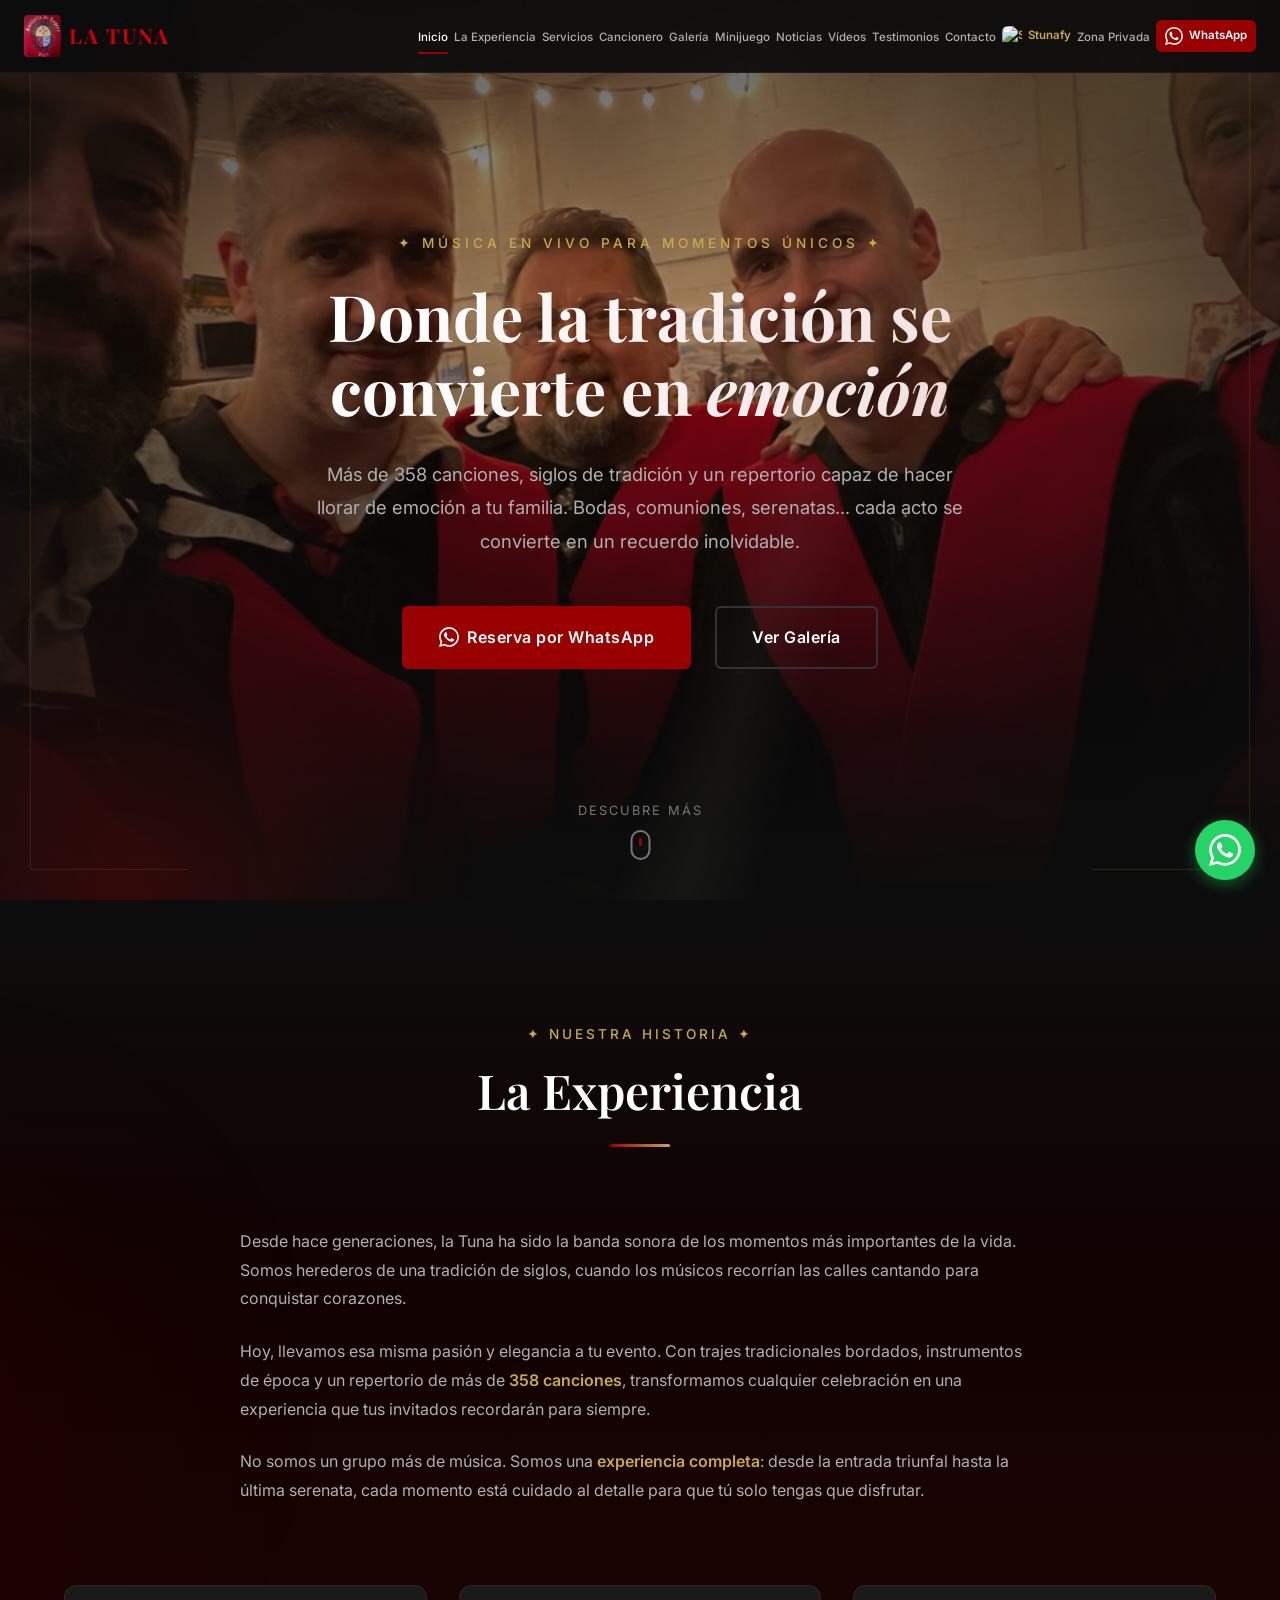
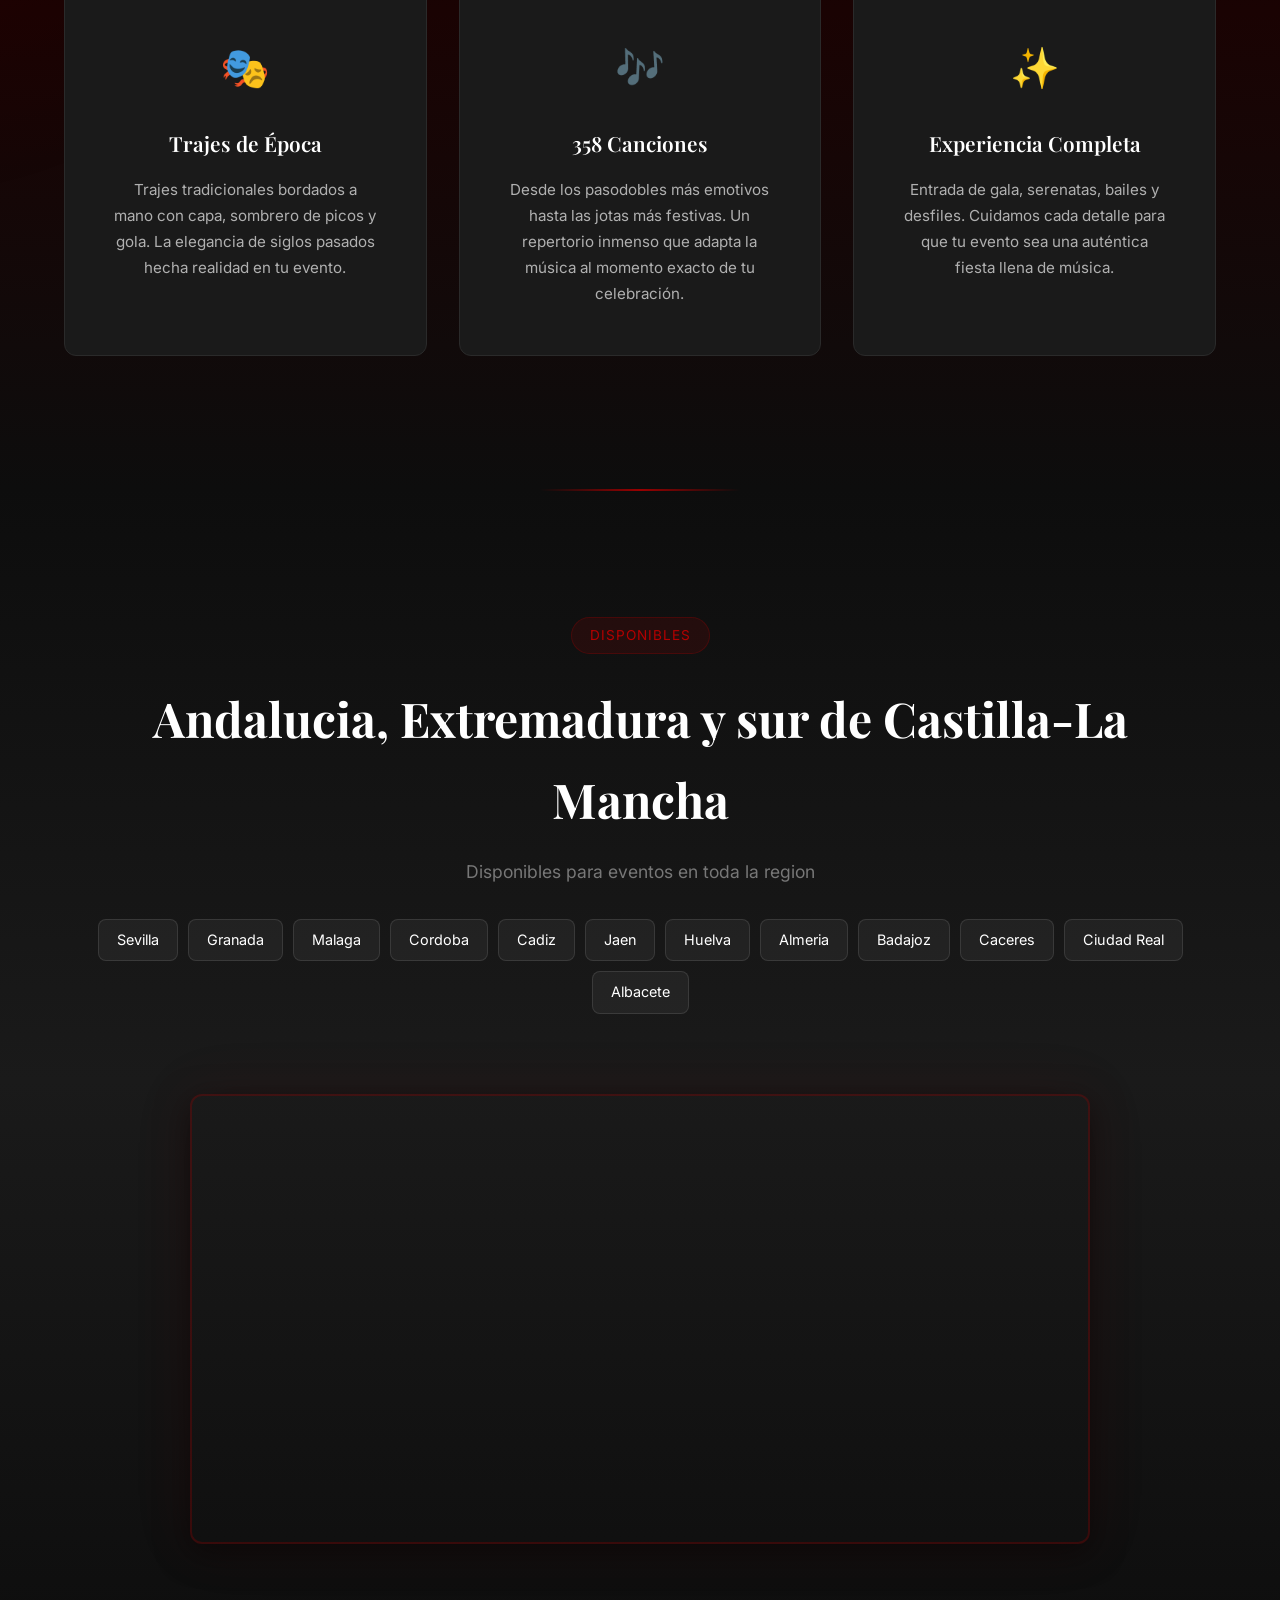
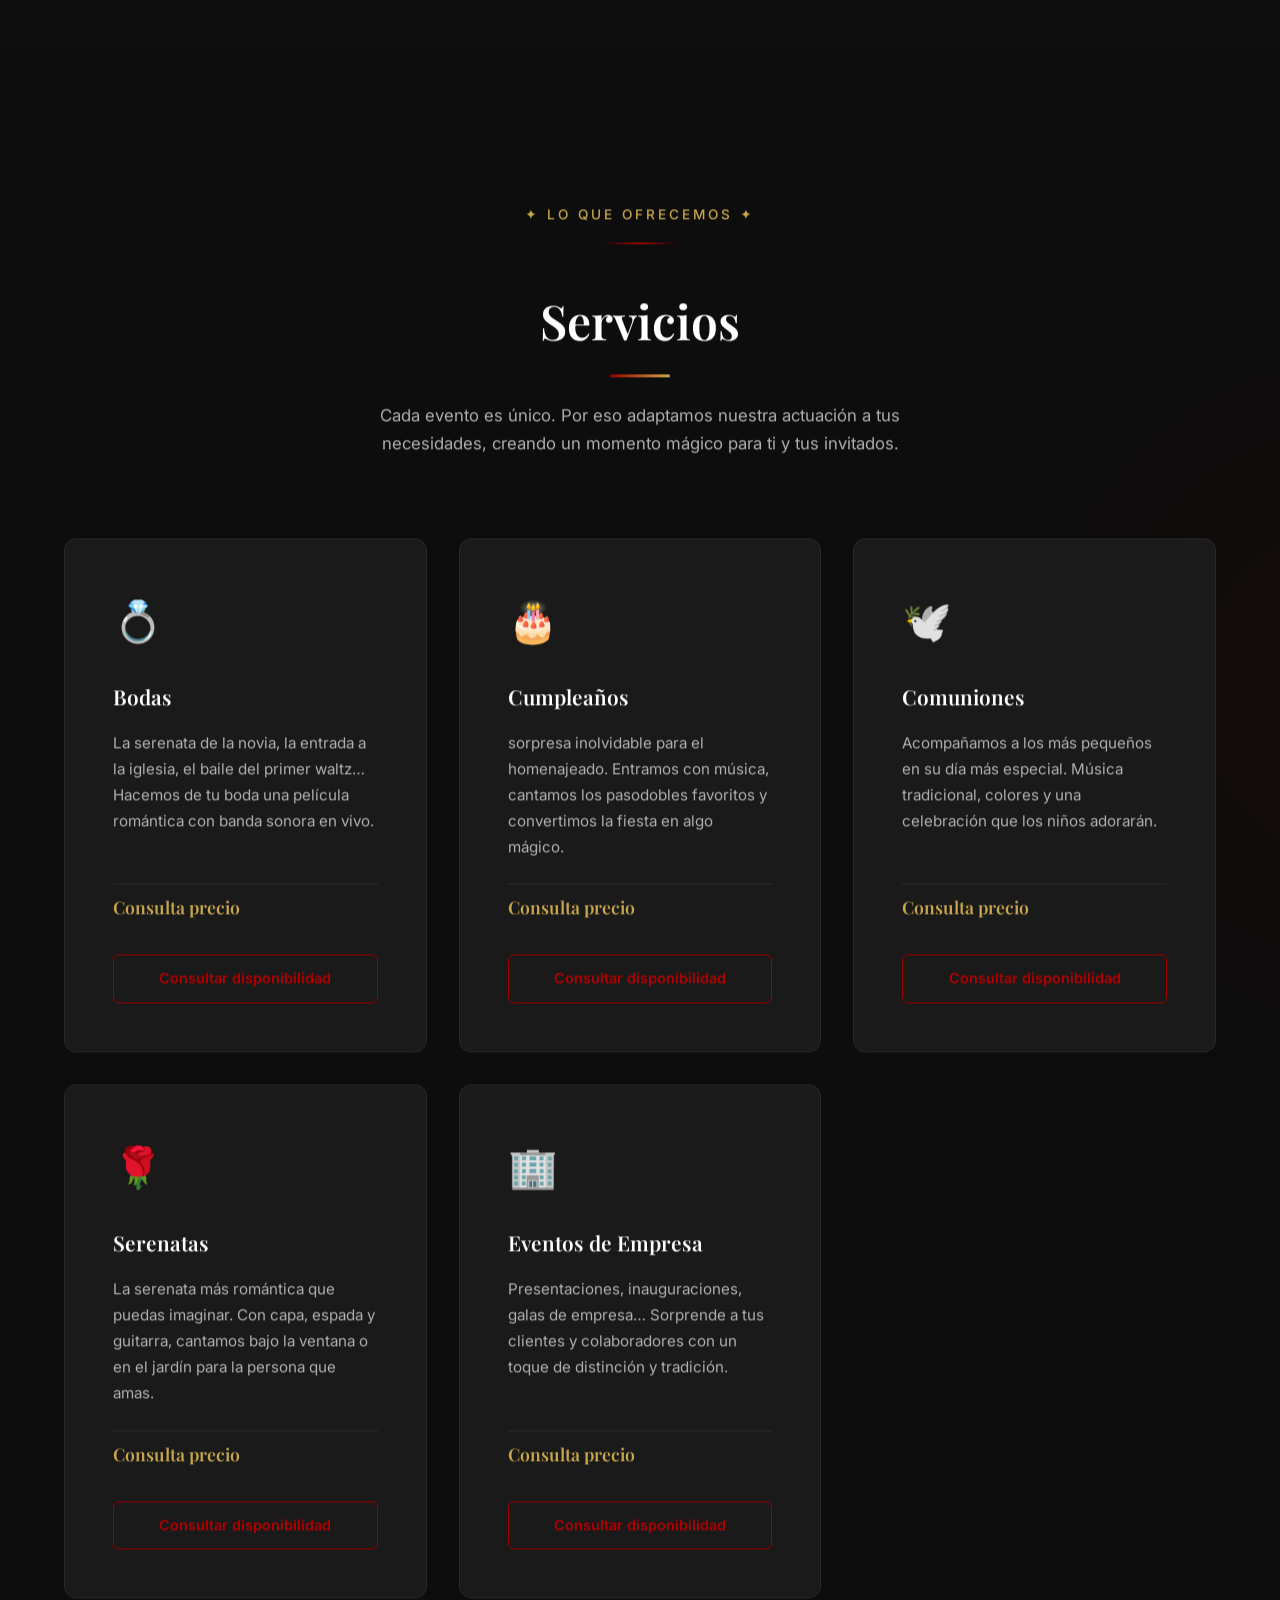
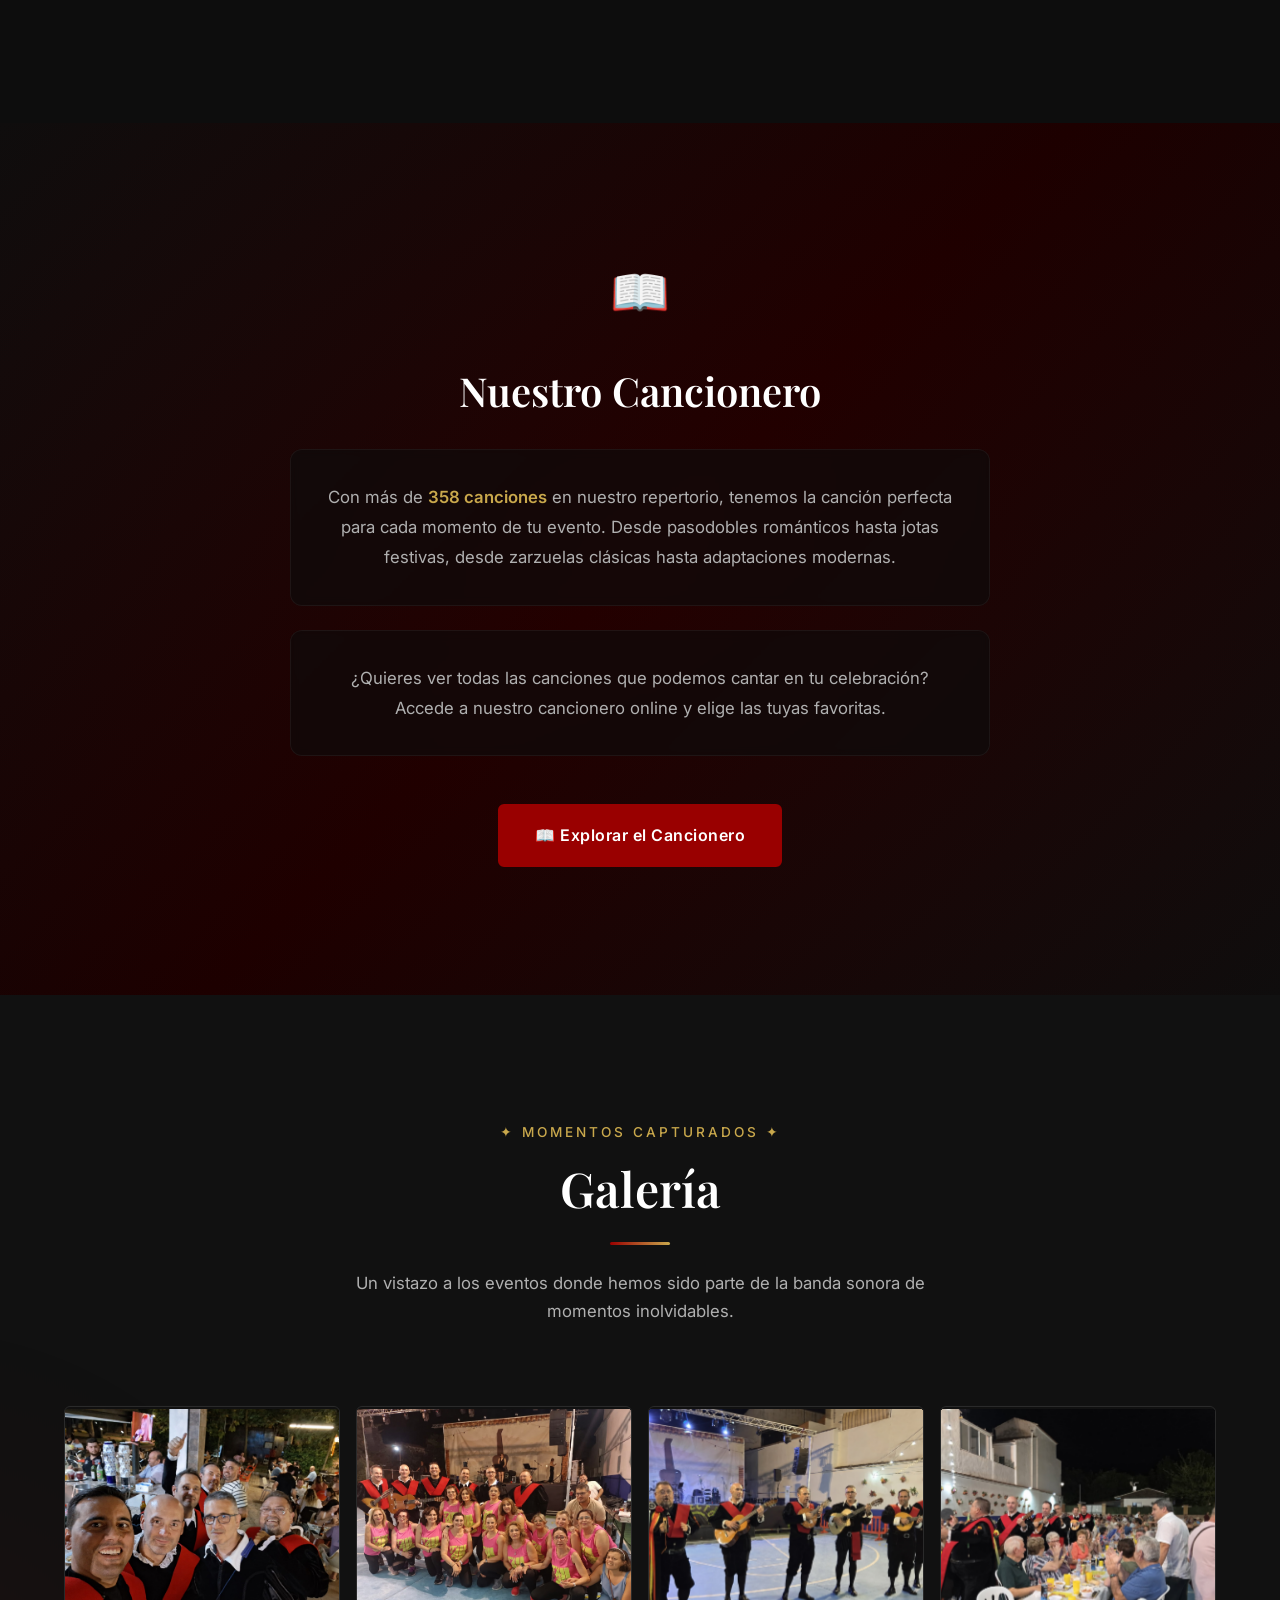
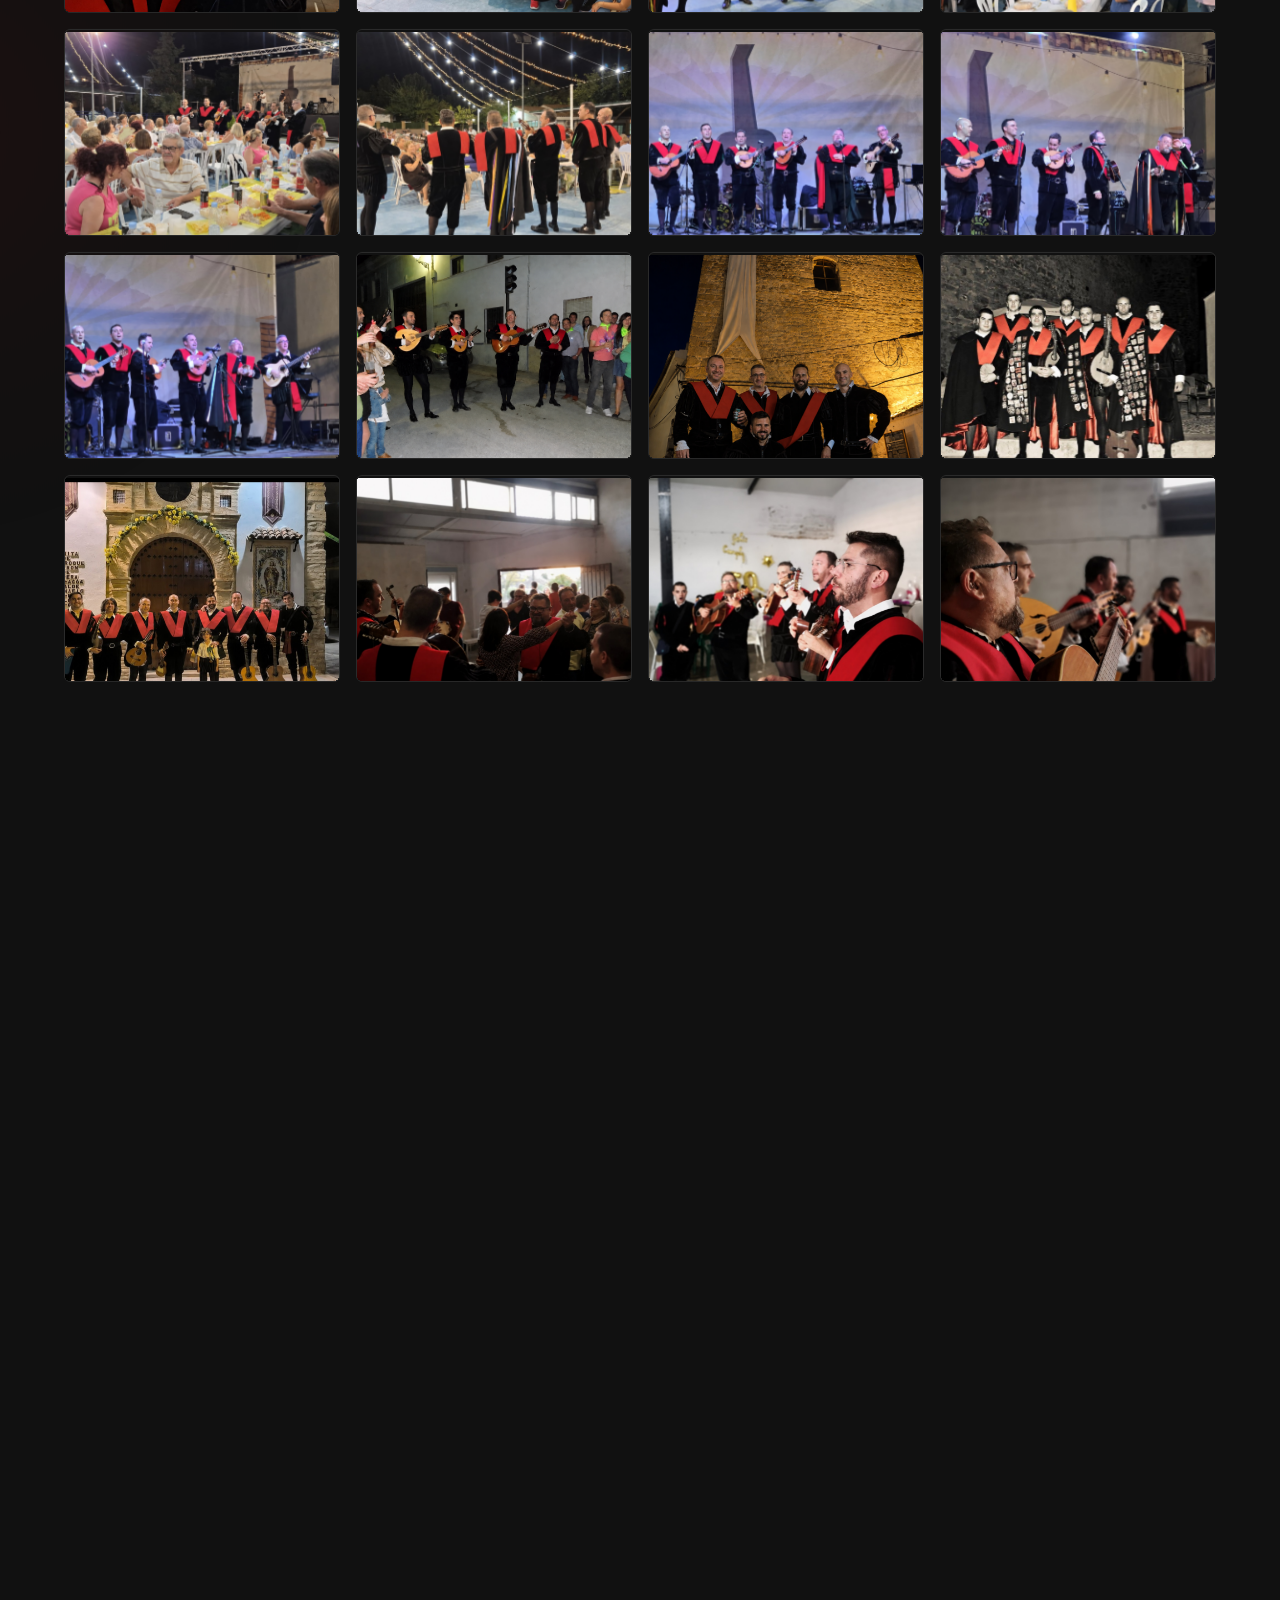
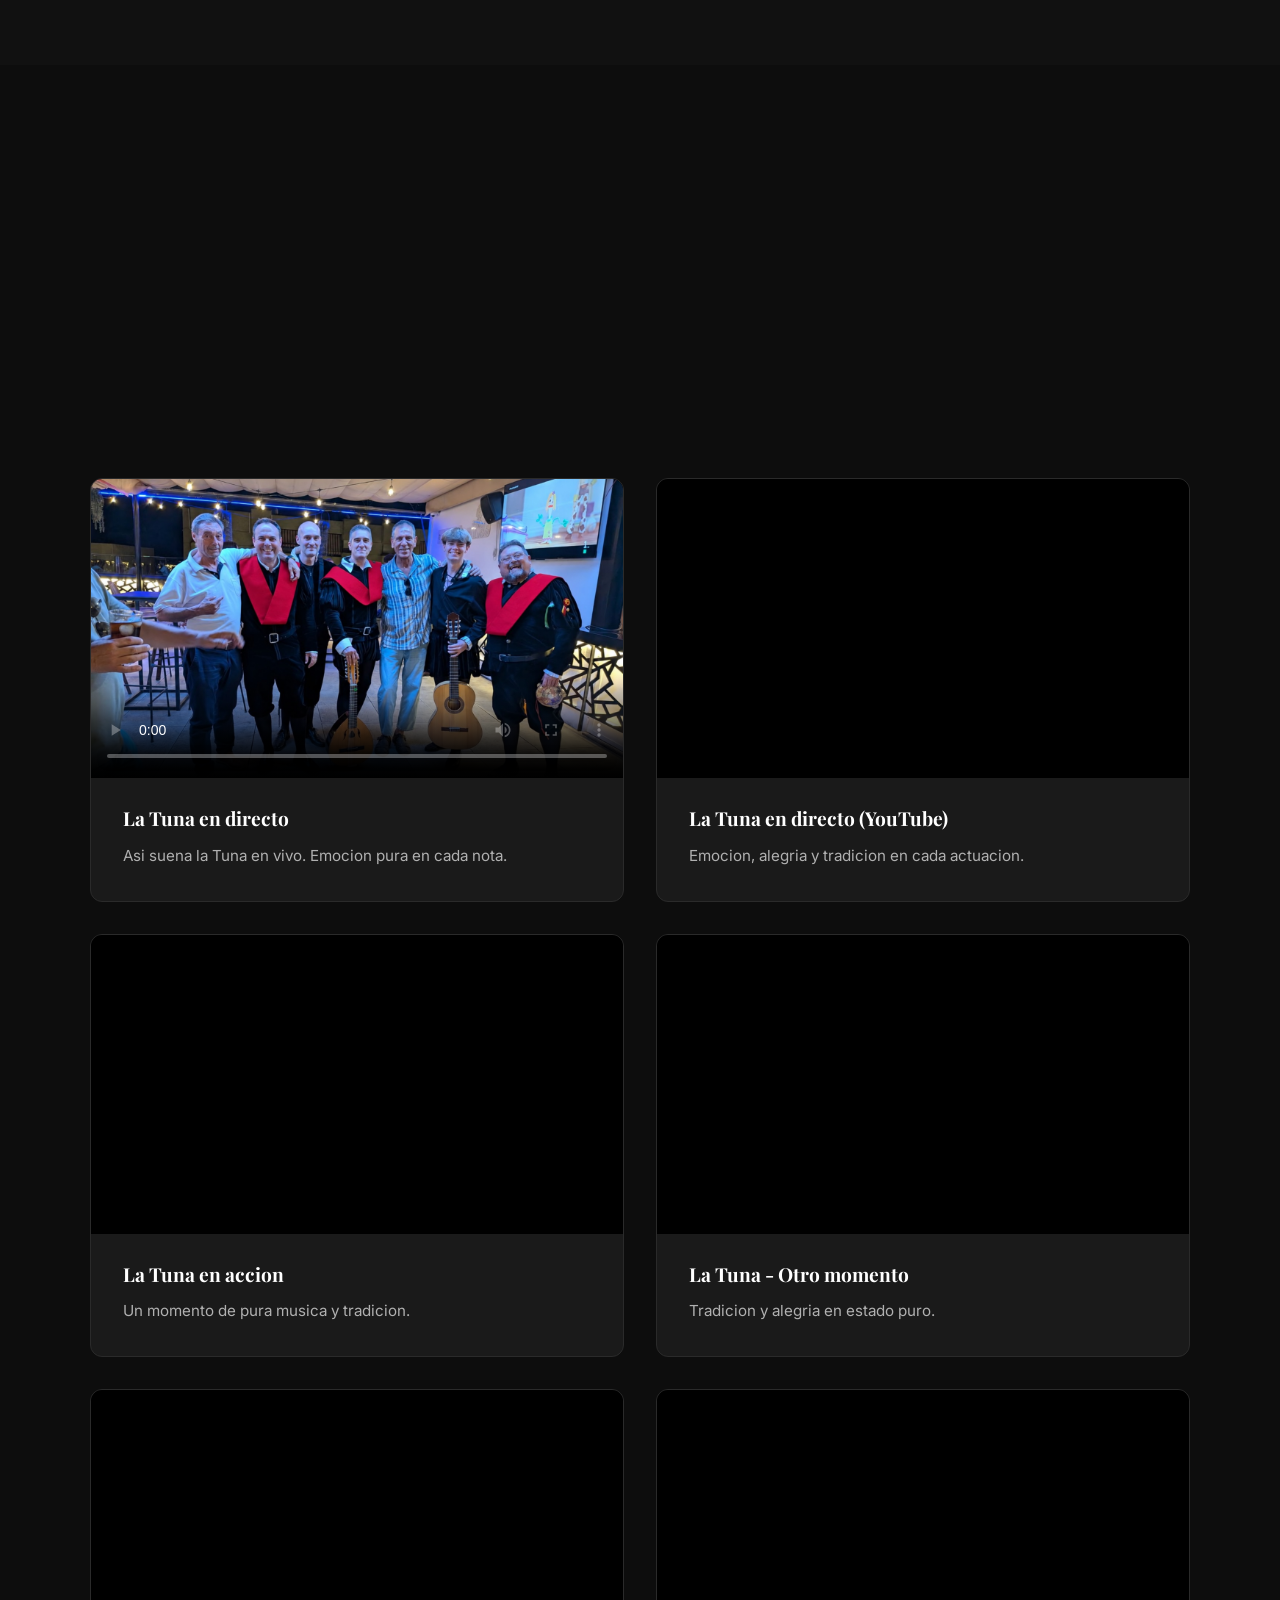
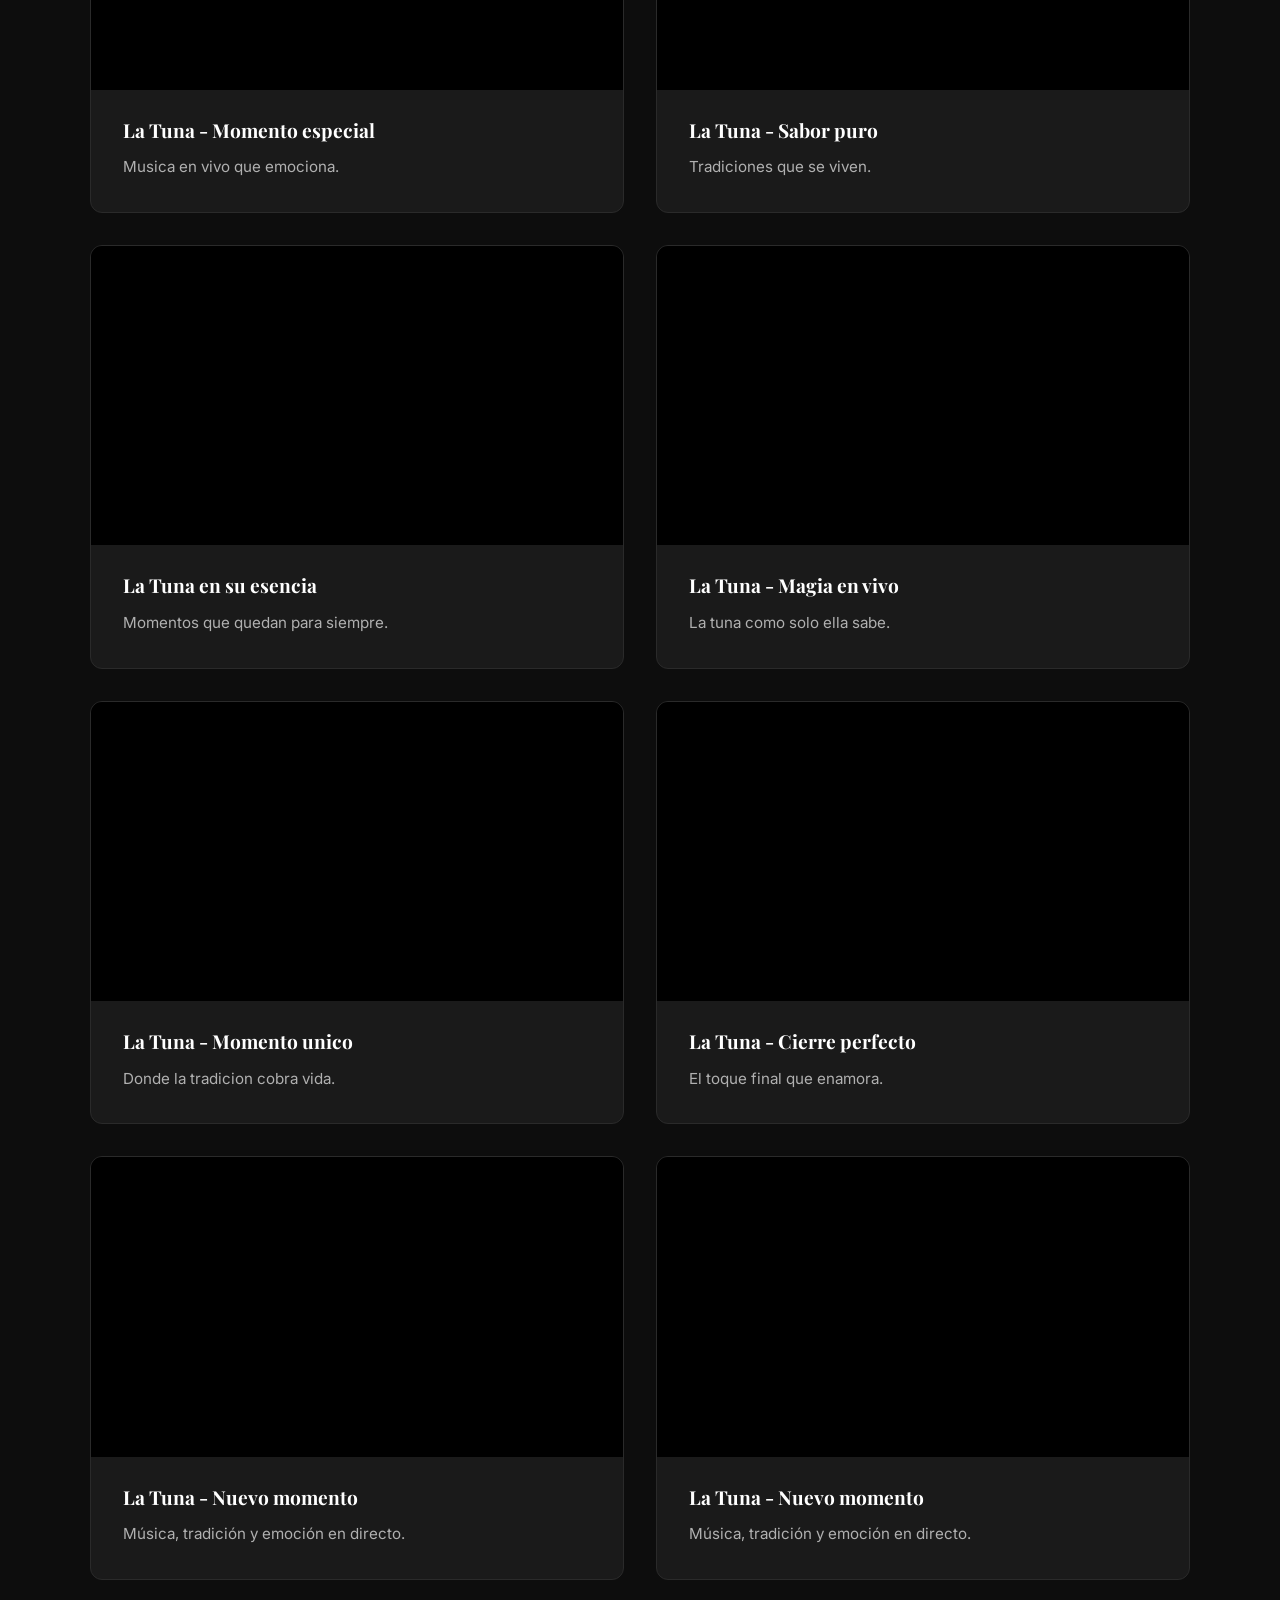
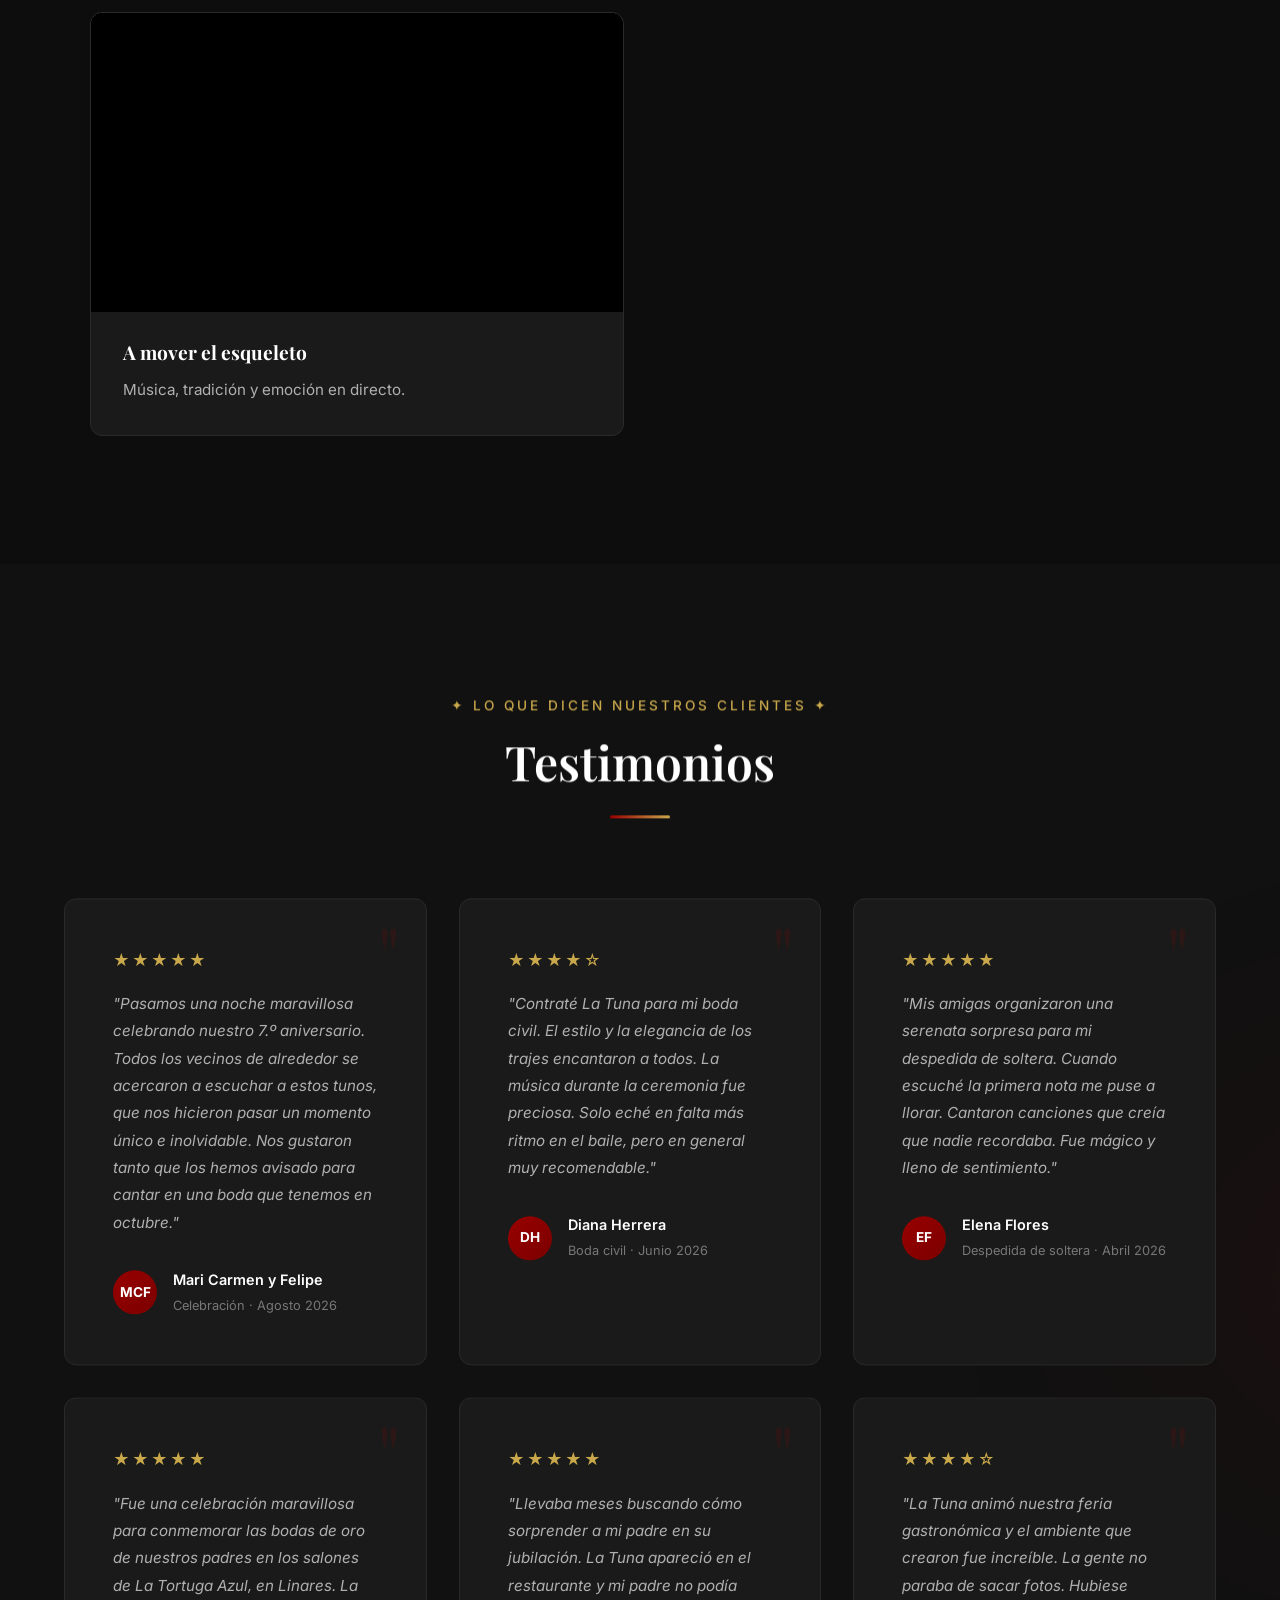
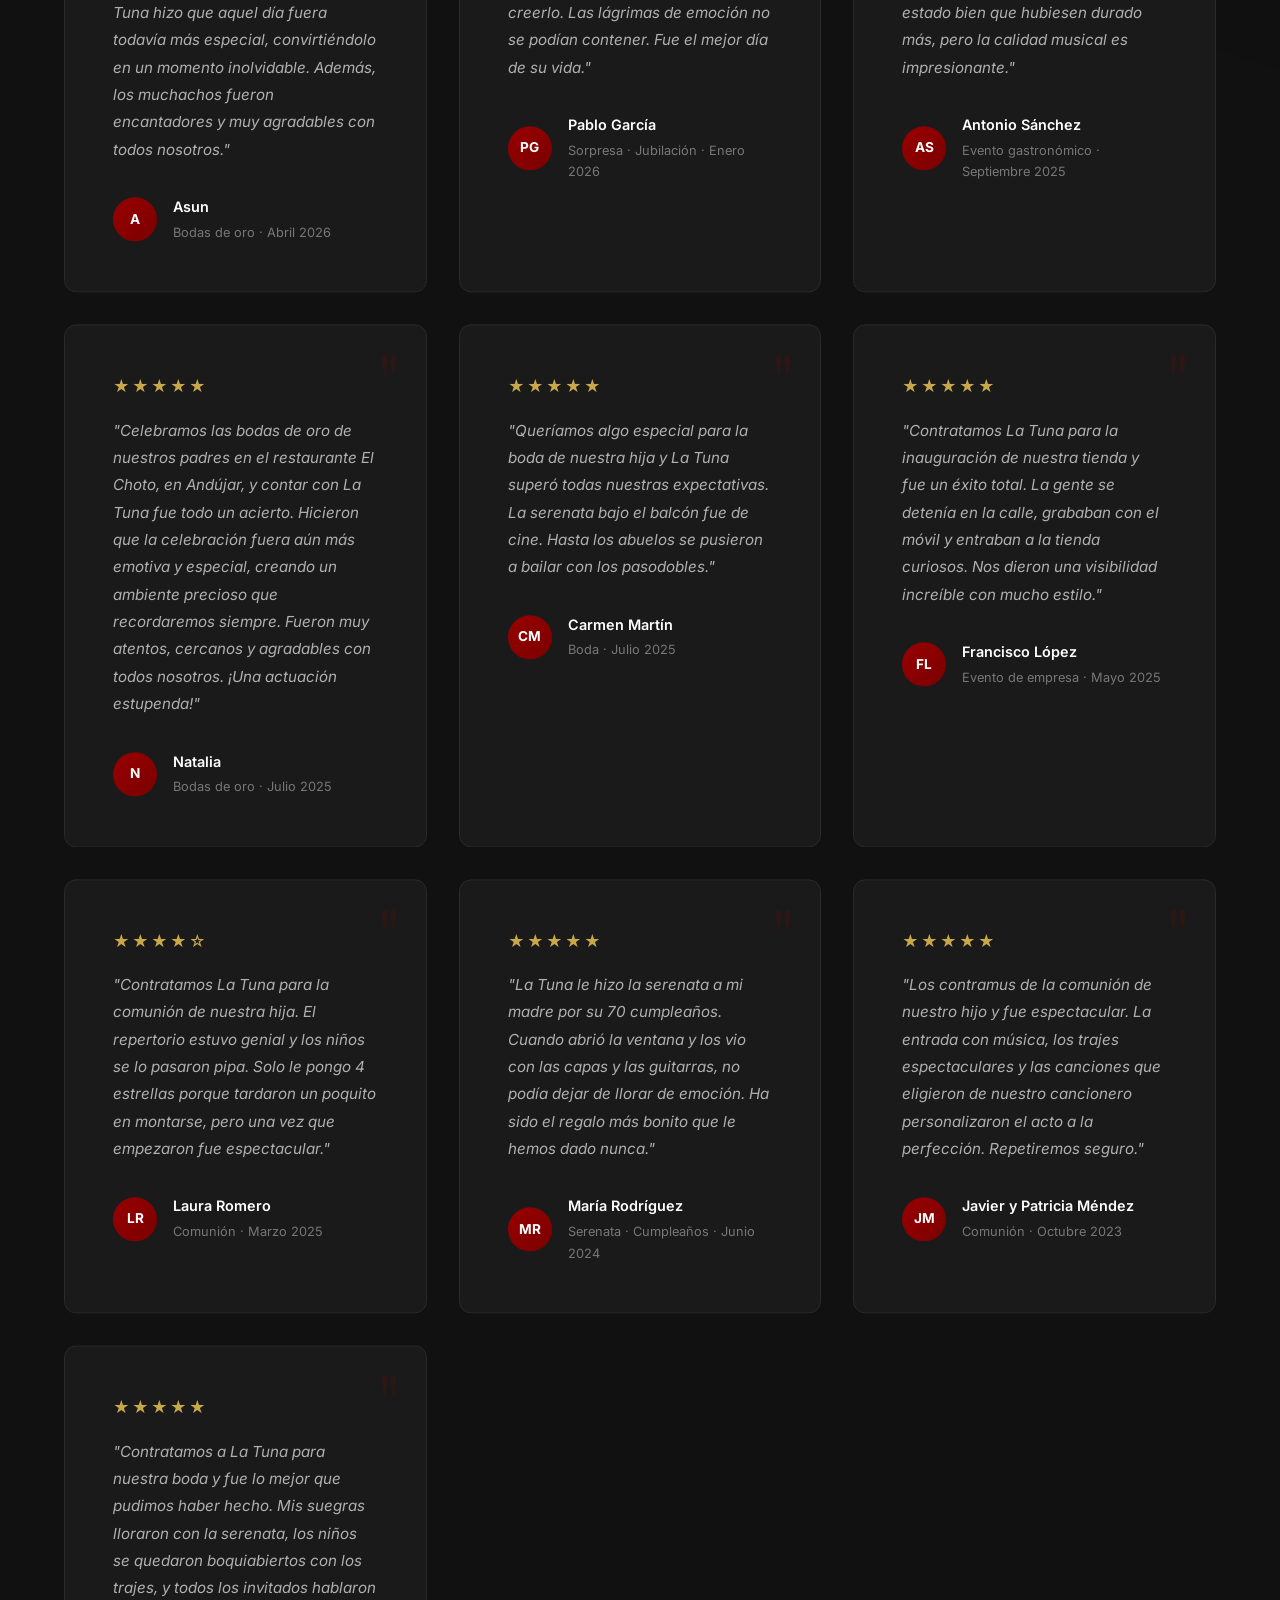
==== commit 301862ae: "Add Tuna mini-game and navigation link" ====
--- a/index.html
+++ b/index.html
@@ -57,6 +57,7 @@
                     <li><a href="#servicios" class="header__nav-link">Servicios</a></li>
                     <li><a href="#cancionero" class="header__nav-link">Cancionero</a></li>
                     <li><a href="#galeria" class="header__nav-link">Galería</a></li>
+                    <li><a href="https://minijuego.aquiestalatuna.es/" class="header__nav-link" target="_blank" rel="noopener">Minijuego</a></li>
                     <li><a href="./noticias.html" class="header__nav-link">Noticias</a></li>
                     <li><a href="#videos" class="header__nav-link">Vídeos</a></li>
                     <li><a href="#testimonios" class="header__nav-link">Testimonios</a></li>
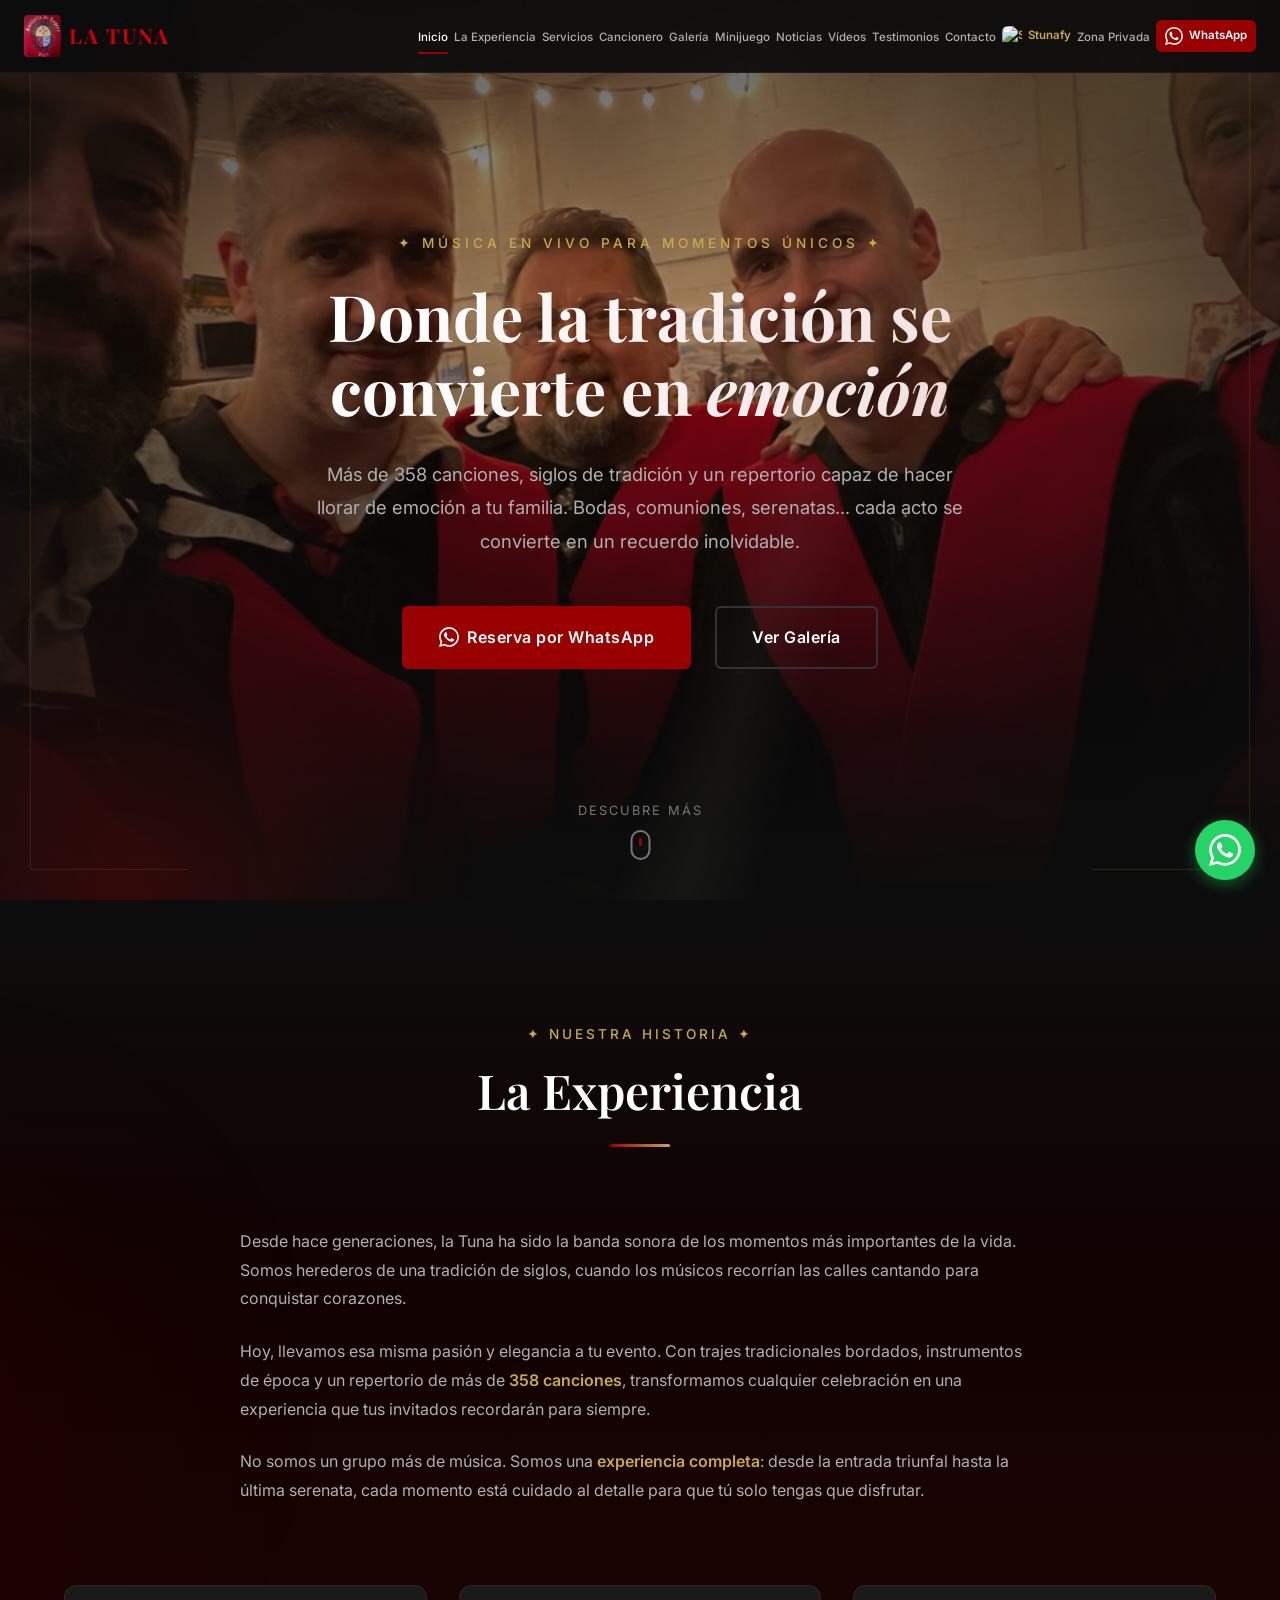
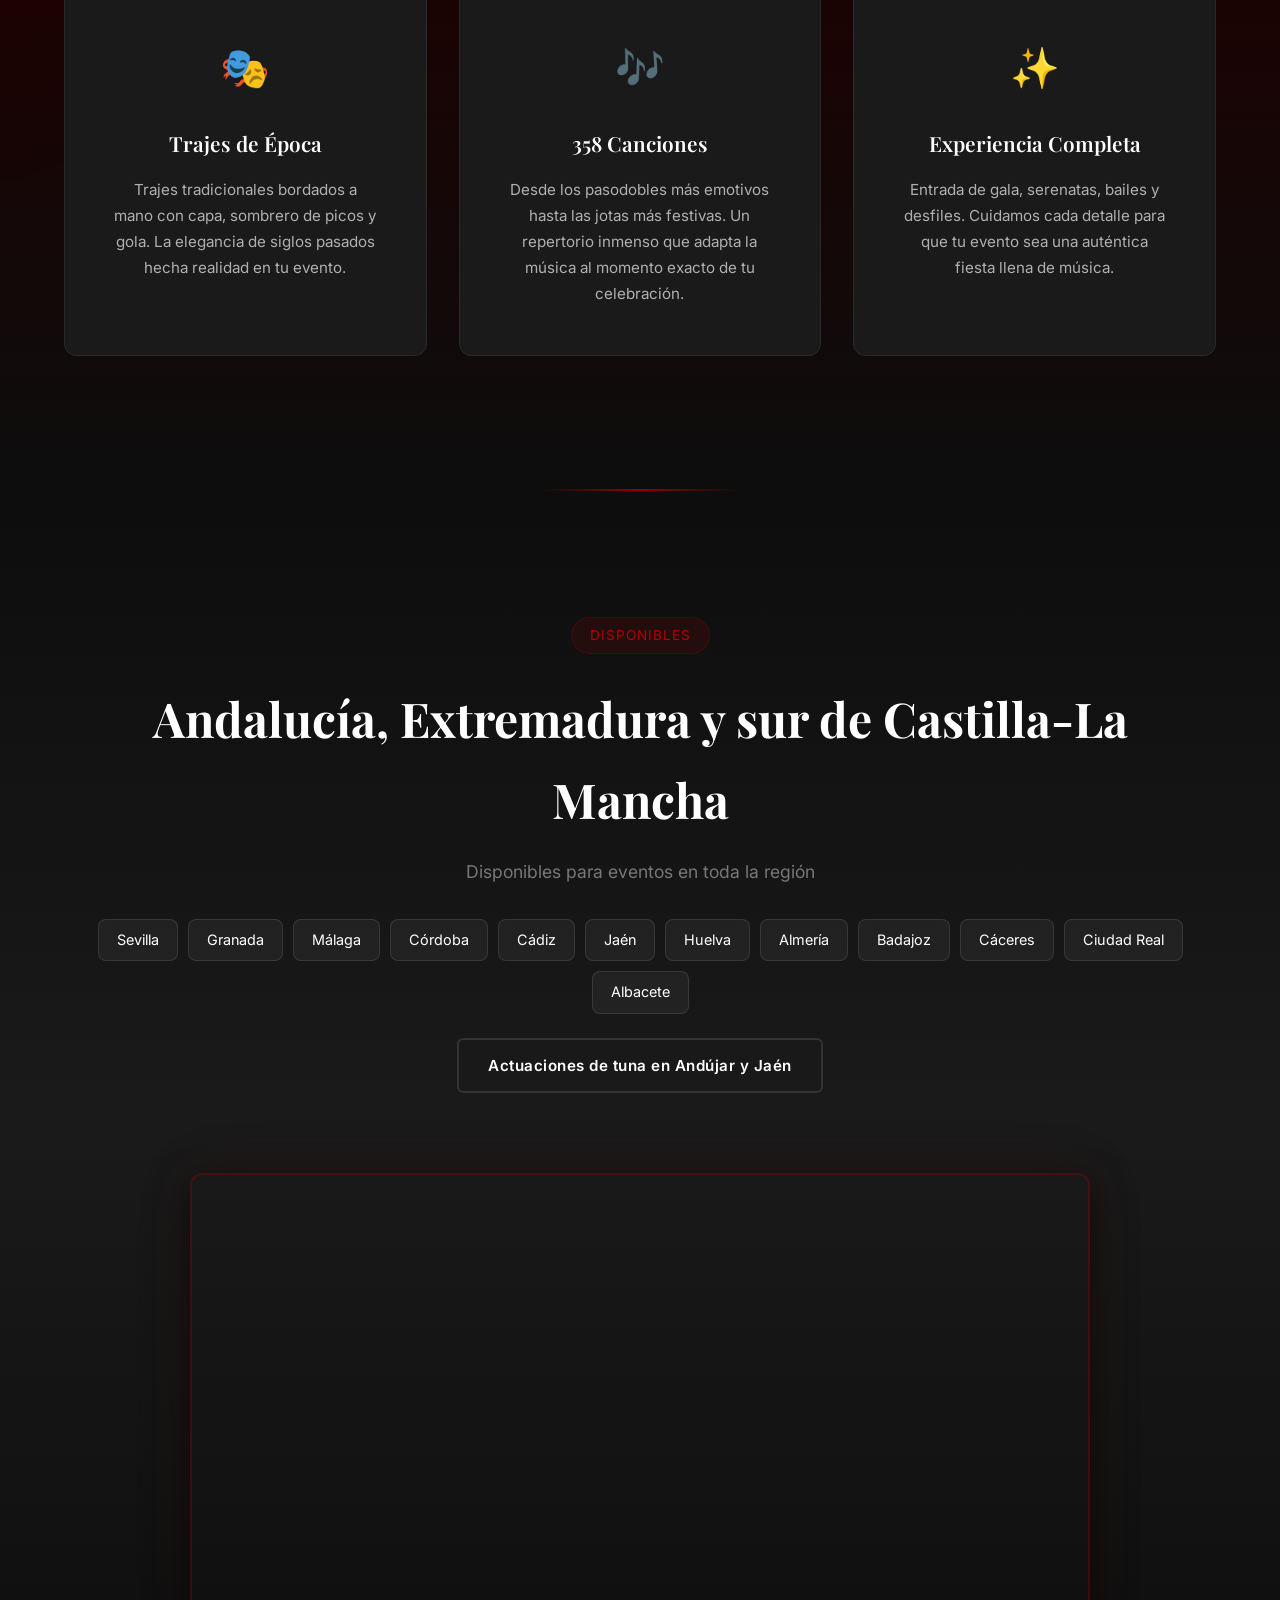
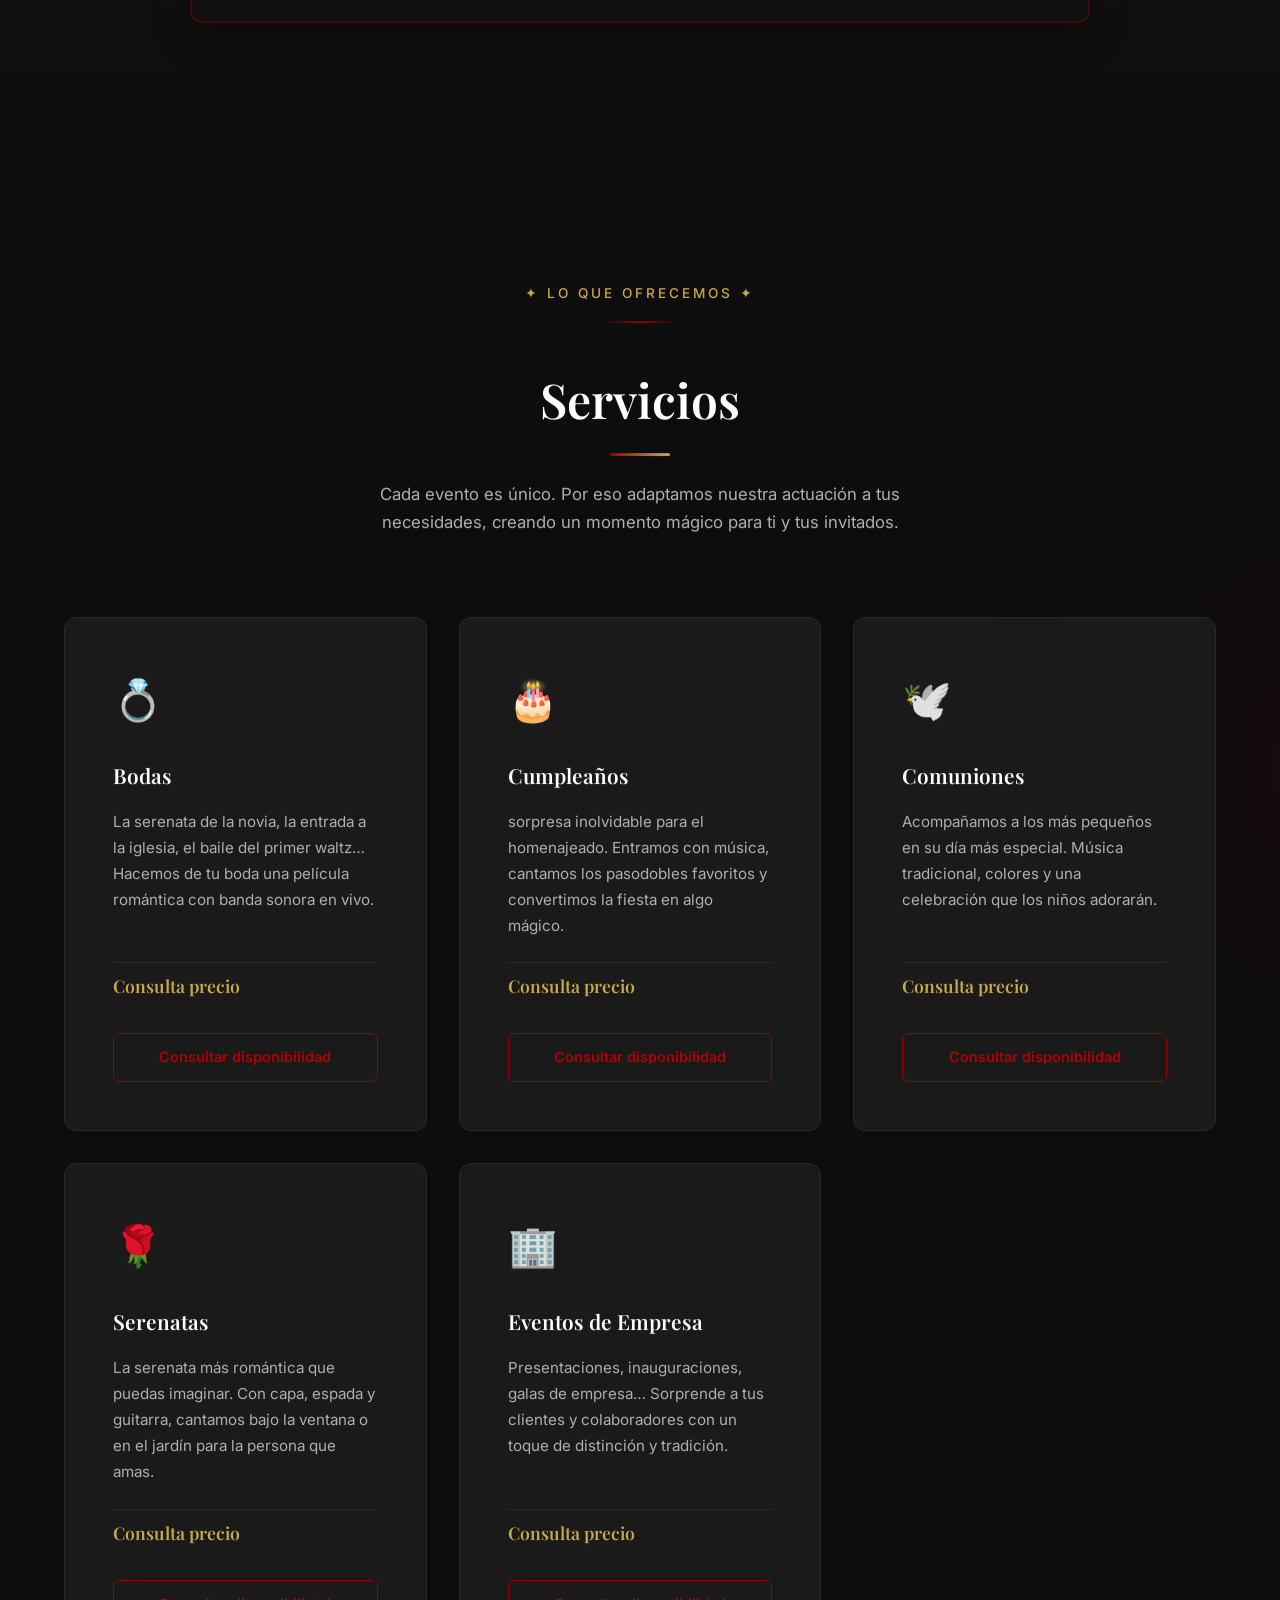
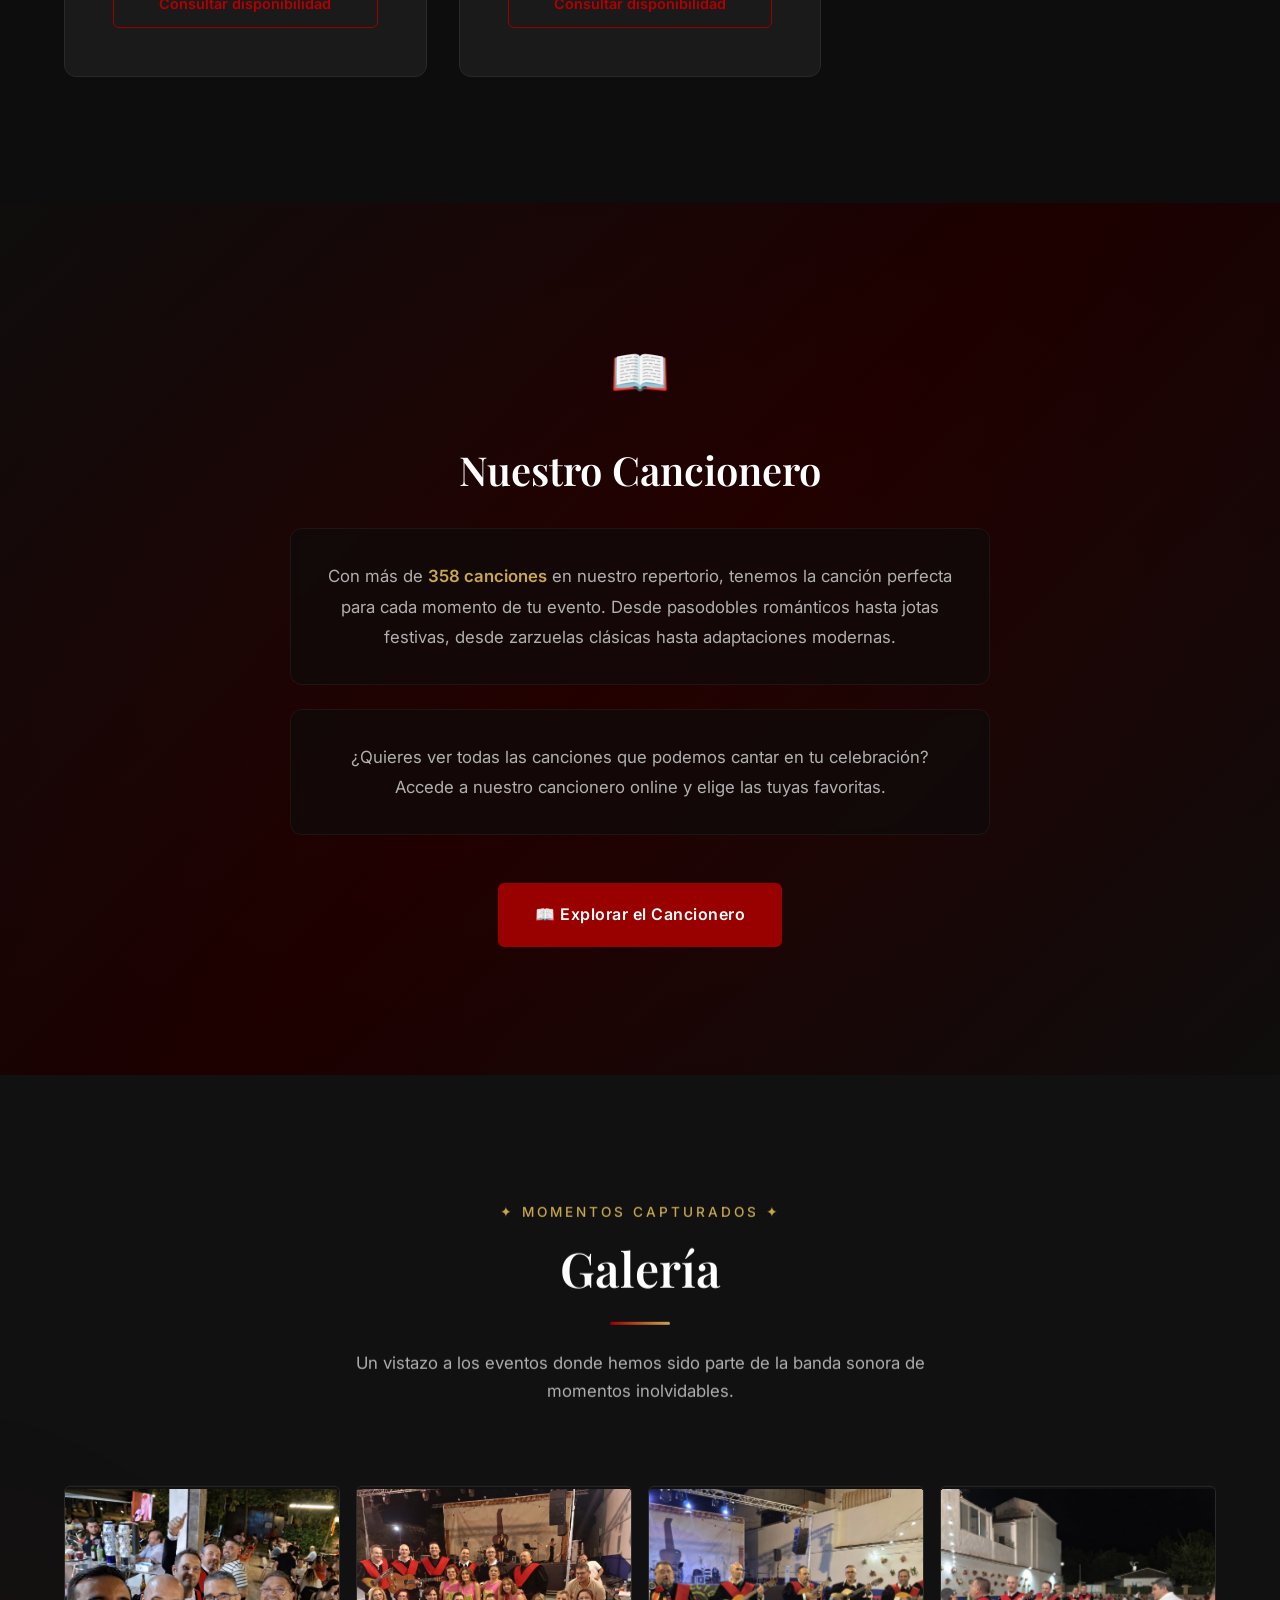
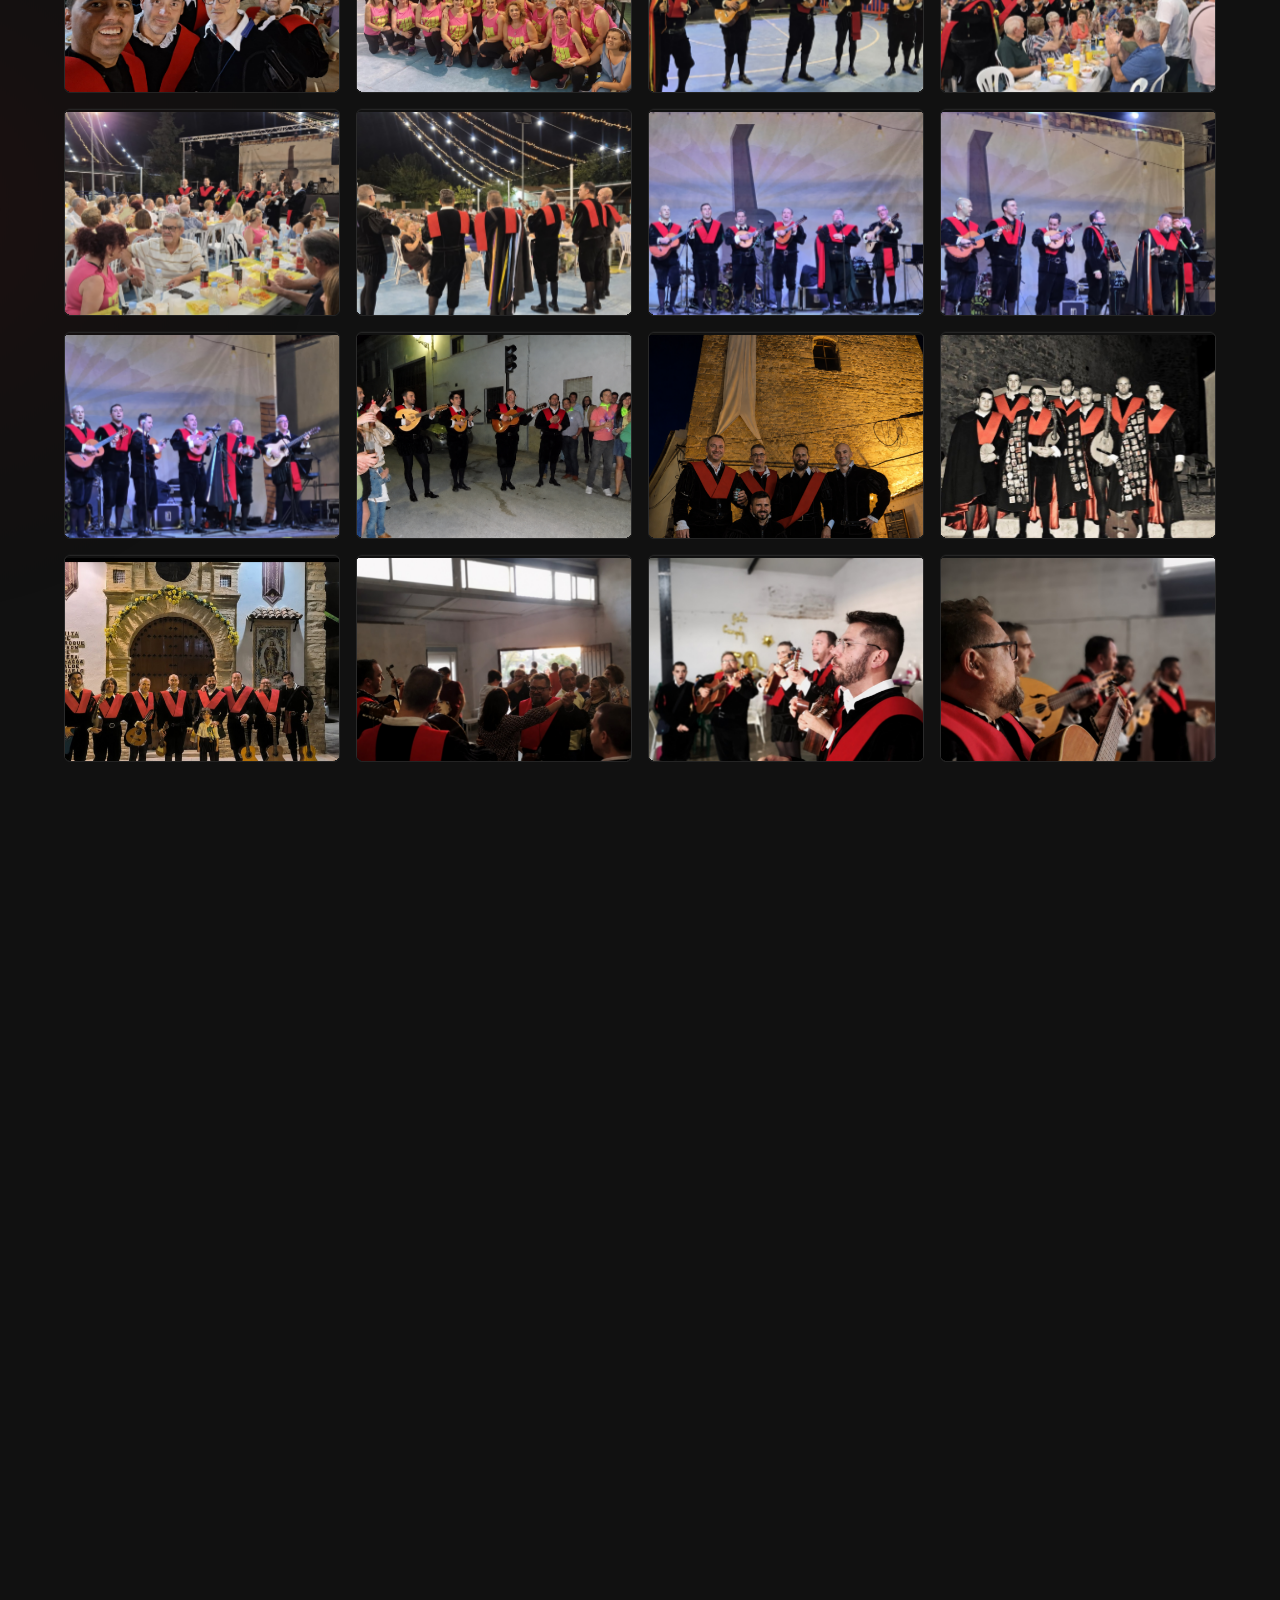
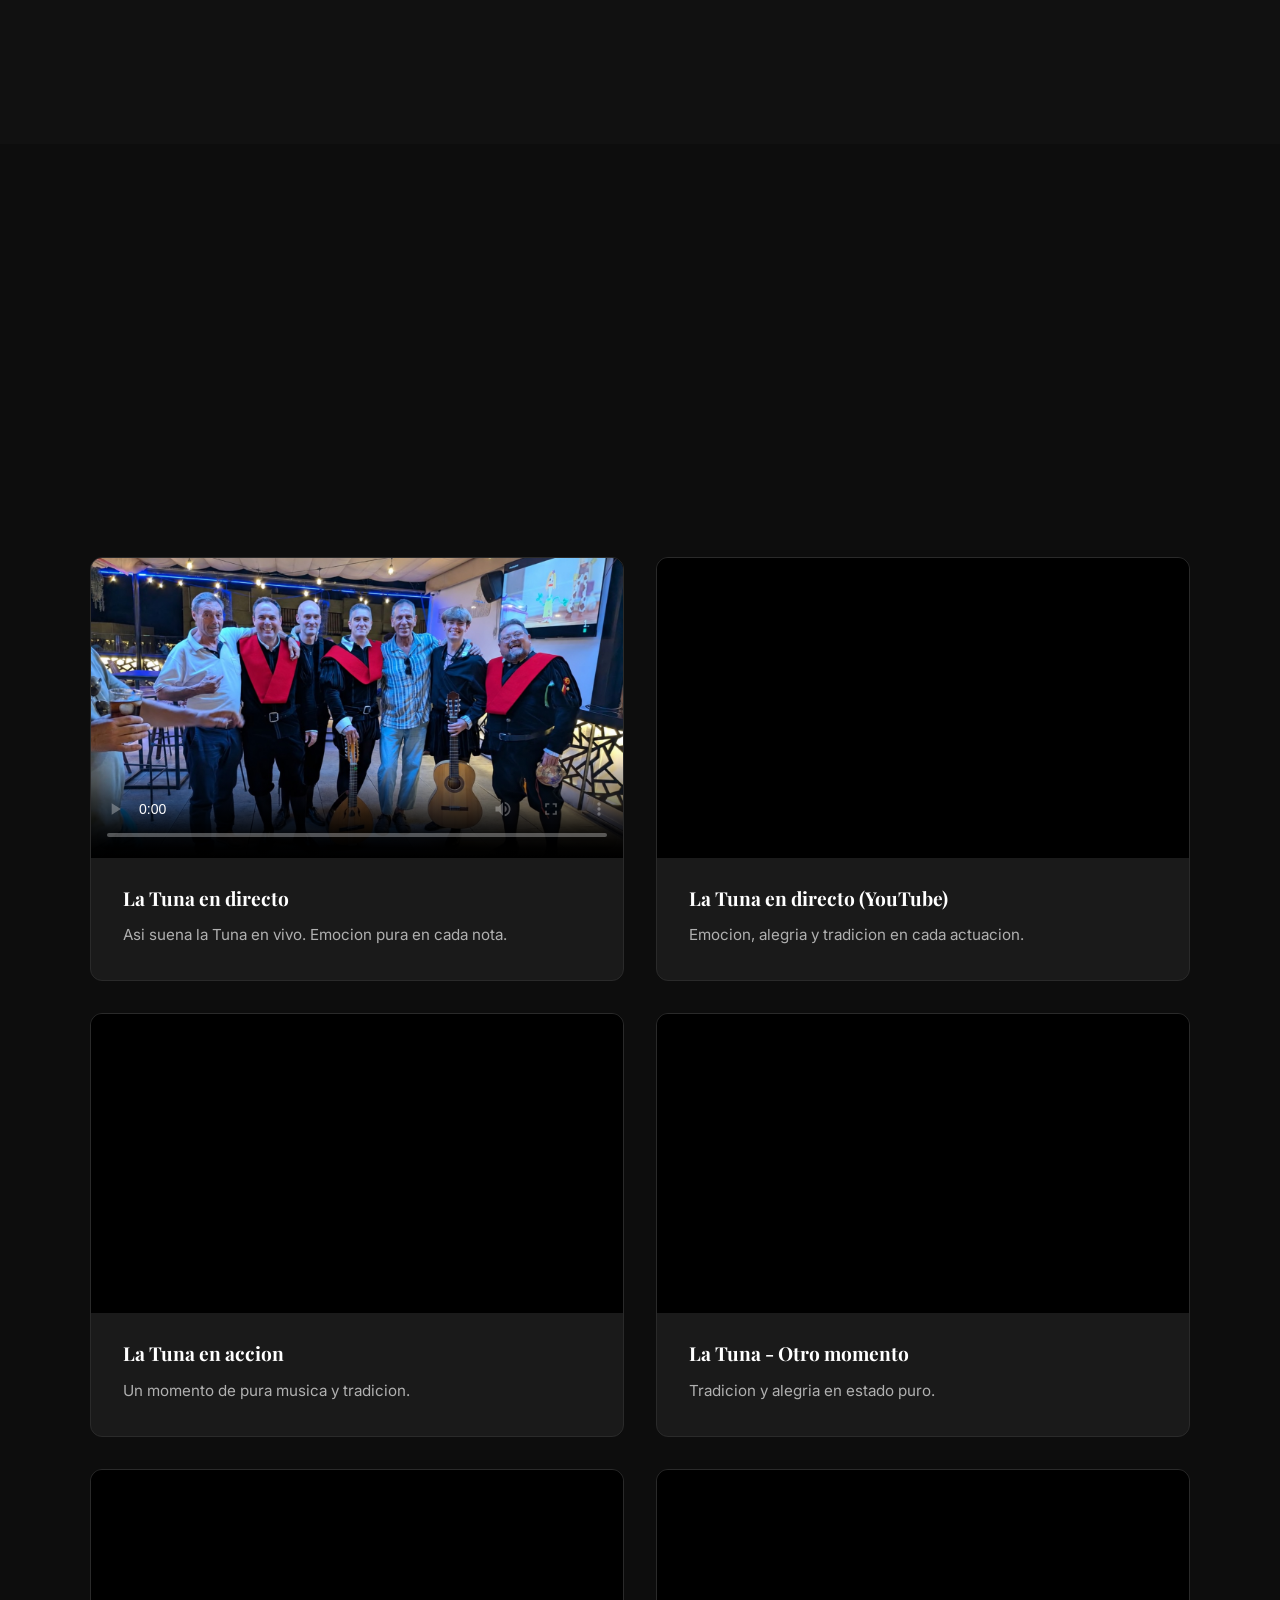
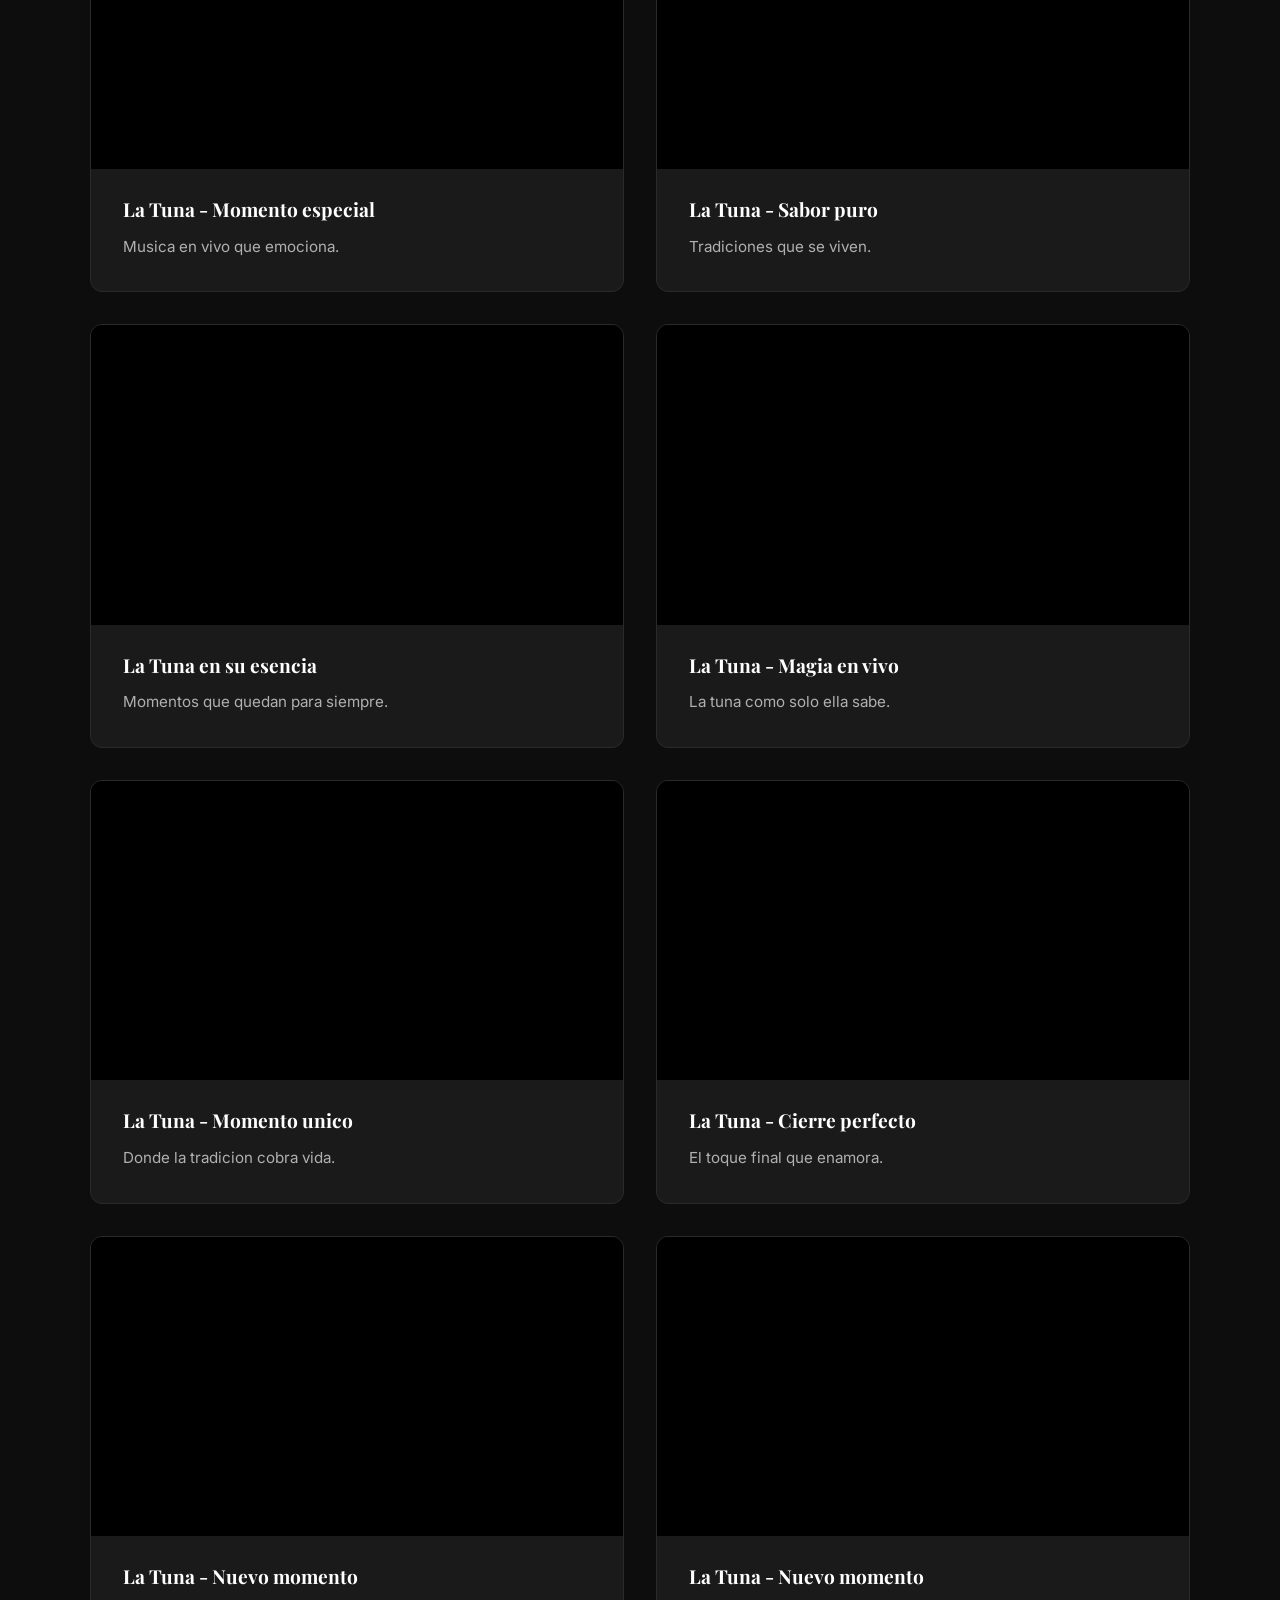
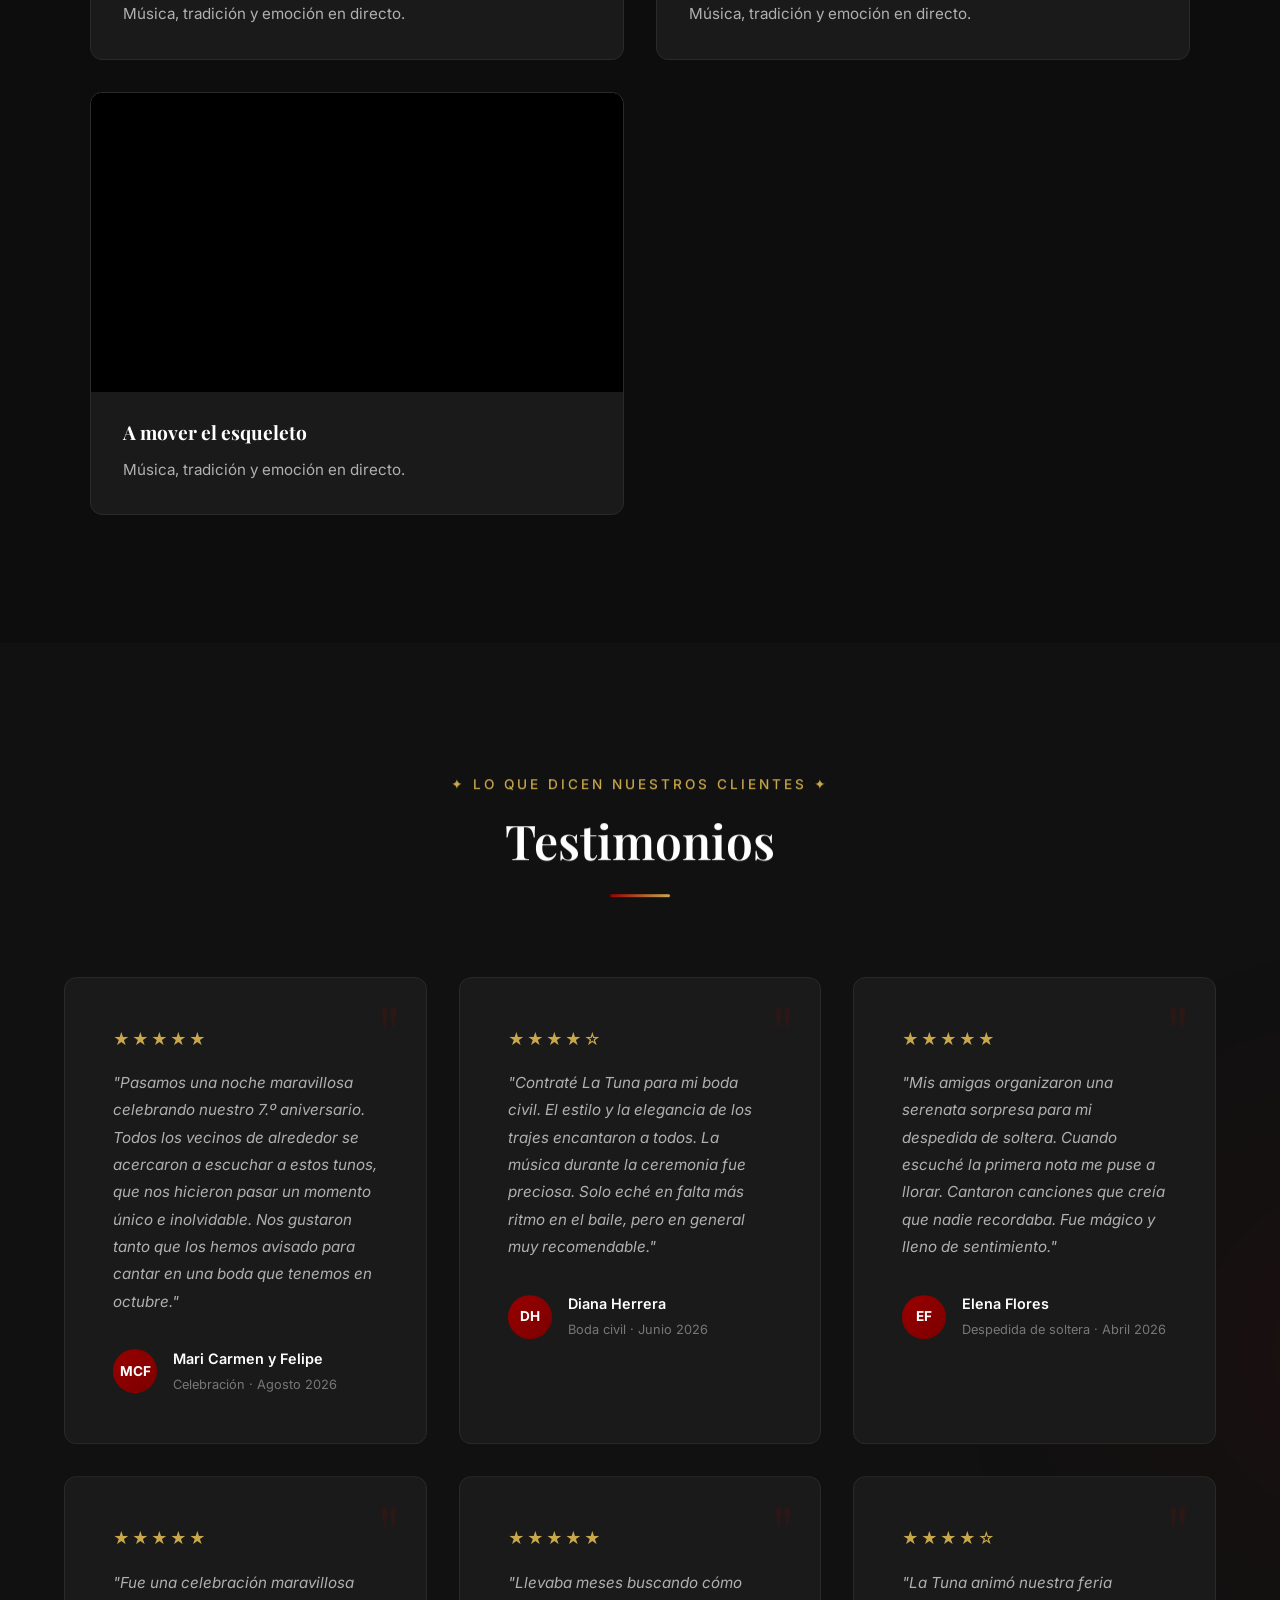
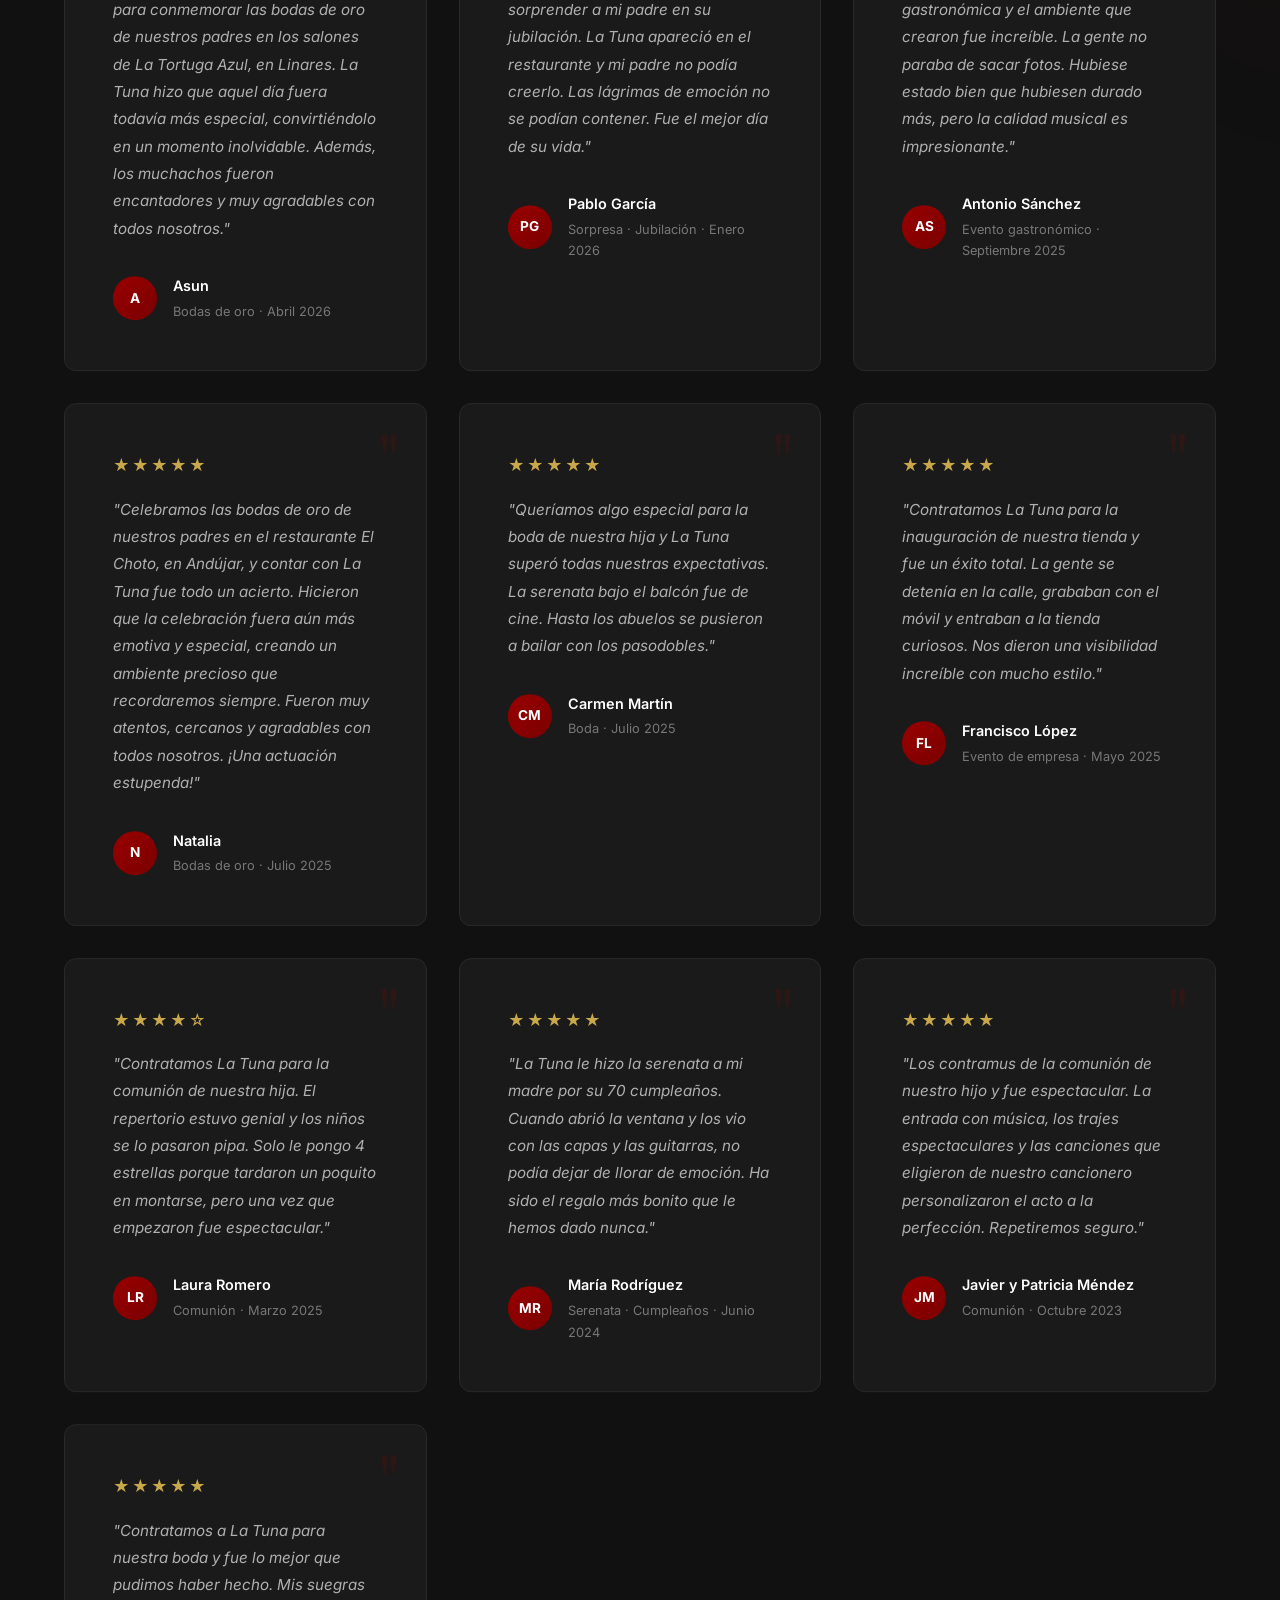
==== commit 487bd3db: "Add local landing page for Andujar and Jaen" ====
--- a/index.html
+++ b/index.html
@@ -7,12 +7,13 @@
     <meta name="keywords" content="música para bodas, serenatas, comuniones, eventos musicales, música en vivo, tradición">
     <meta name="author" content="La Tuna">
     <meta name="robots" content="index, follow">
+    <link rel="canonical" href="https://aquiestalatuna.es/">
 
     <!-- Open Graph -->
     <meta property="og:title" content="La Tuna — Donde la tradición se convierte en emoción">
     <meta property="og:description" content="Grupo musical para bodas, comuniones y eventos. Más de 358 canciones en repertorio.">
     <meta property="og:type" content="website">
-    <meta property="og:url" content="https://latuna.es">
+    <meta property="og:url" content="https://aquiestalatuna.es/">
     <meta property="og:image" content="./FOTOS/photo_2026-06-14_02-09-19.jpg">
     <meta property="og:locale" content="es_ES">
     <meta property="og:site_name" content="La Tuna">
@@ -159,13 +160,14 @@
         <div class="container">
             <div class="cobertura__visual animate-on-scroll">
                 <div class="cobertura__badge">Disponibles</div>
-                <h2 class="cobertura__title">Andalucia, Extremadura y sur de Castilla-La Mancha</h2>
-                <p class="cobertura__subtitle">Disponibles para eventos en toda la region</p>
+                <h2 class="cobertura__title">Andalucía, Extremadura y sur de Castilla-La Mancha</h2>
+                <p class="cobertura__subtitle">Disponibles para eventos en toda la región</p>
                 <div class="cobertura__provincias">
-                    <span>Sevilla</span><span>Granada</span><span>Malaga</span><span>Cordoba</span>
-                    <span>Cadiz</span><span>Jaen</span><span>Huelva</span><span>Almeria</span>
-                    <span>Badajoz</span><span>Caceres</span><span>Ciudad Real</span><span>Albacete</span>
-                </div>
+                    <span>Sevilla</span><span>Granada</span><span>Málaga</span><span>Córdoba</span>
+                    <span>Cádiz</span><span>Jaén</span><span>Huelva</span><span>Almería</span>
+                    <span>Badajoz</span><span>Cáceres</span><span>Ciudad Real</span><span>Albacete</span>
+                </div>
+                <a class="btn btn--outline" href="./tuna-en-andujar-jaen.html">Actuaciones de tuna en Andújar y Jaén</a>
             </div>
             <div class="cobertura__mapa animate-on-scroll">
                 <div id="mapa-andalucia"></div>
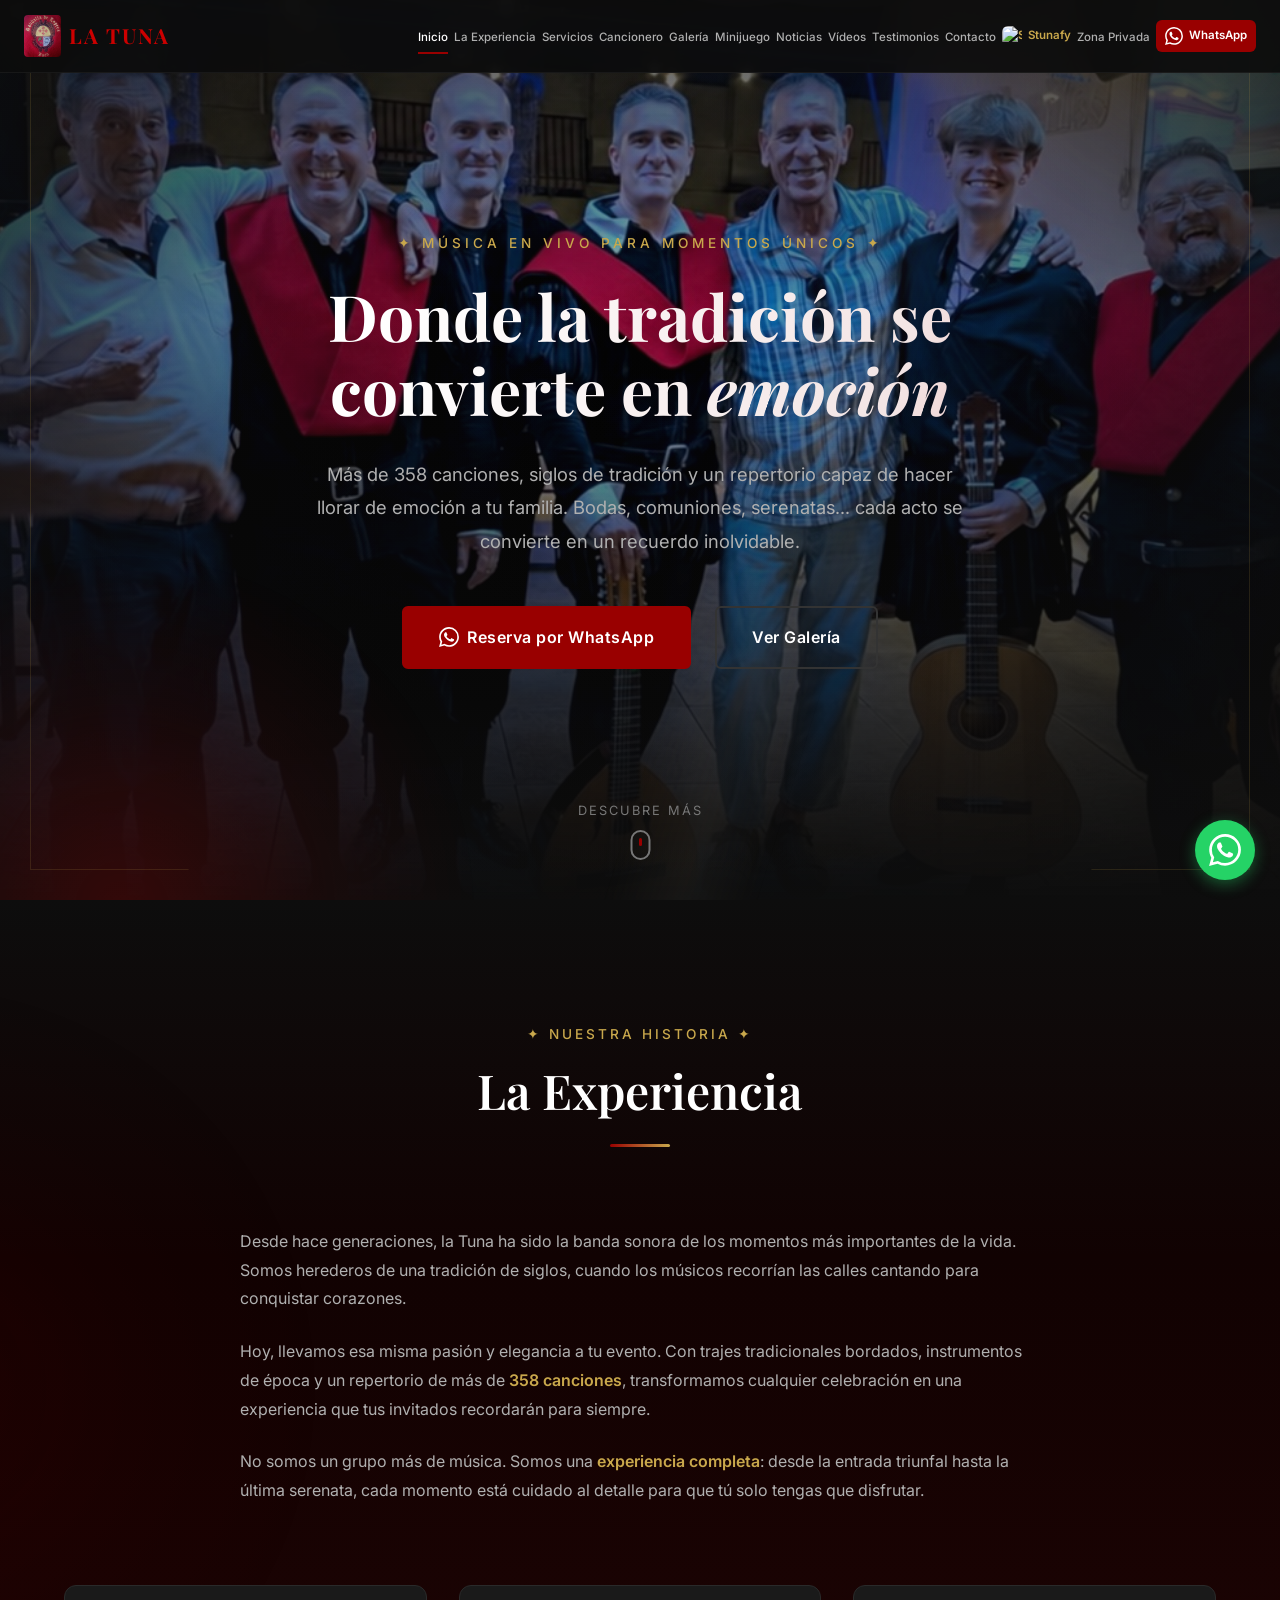
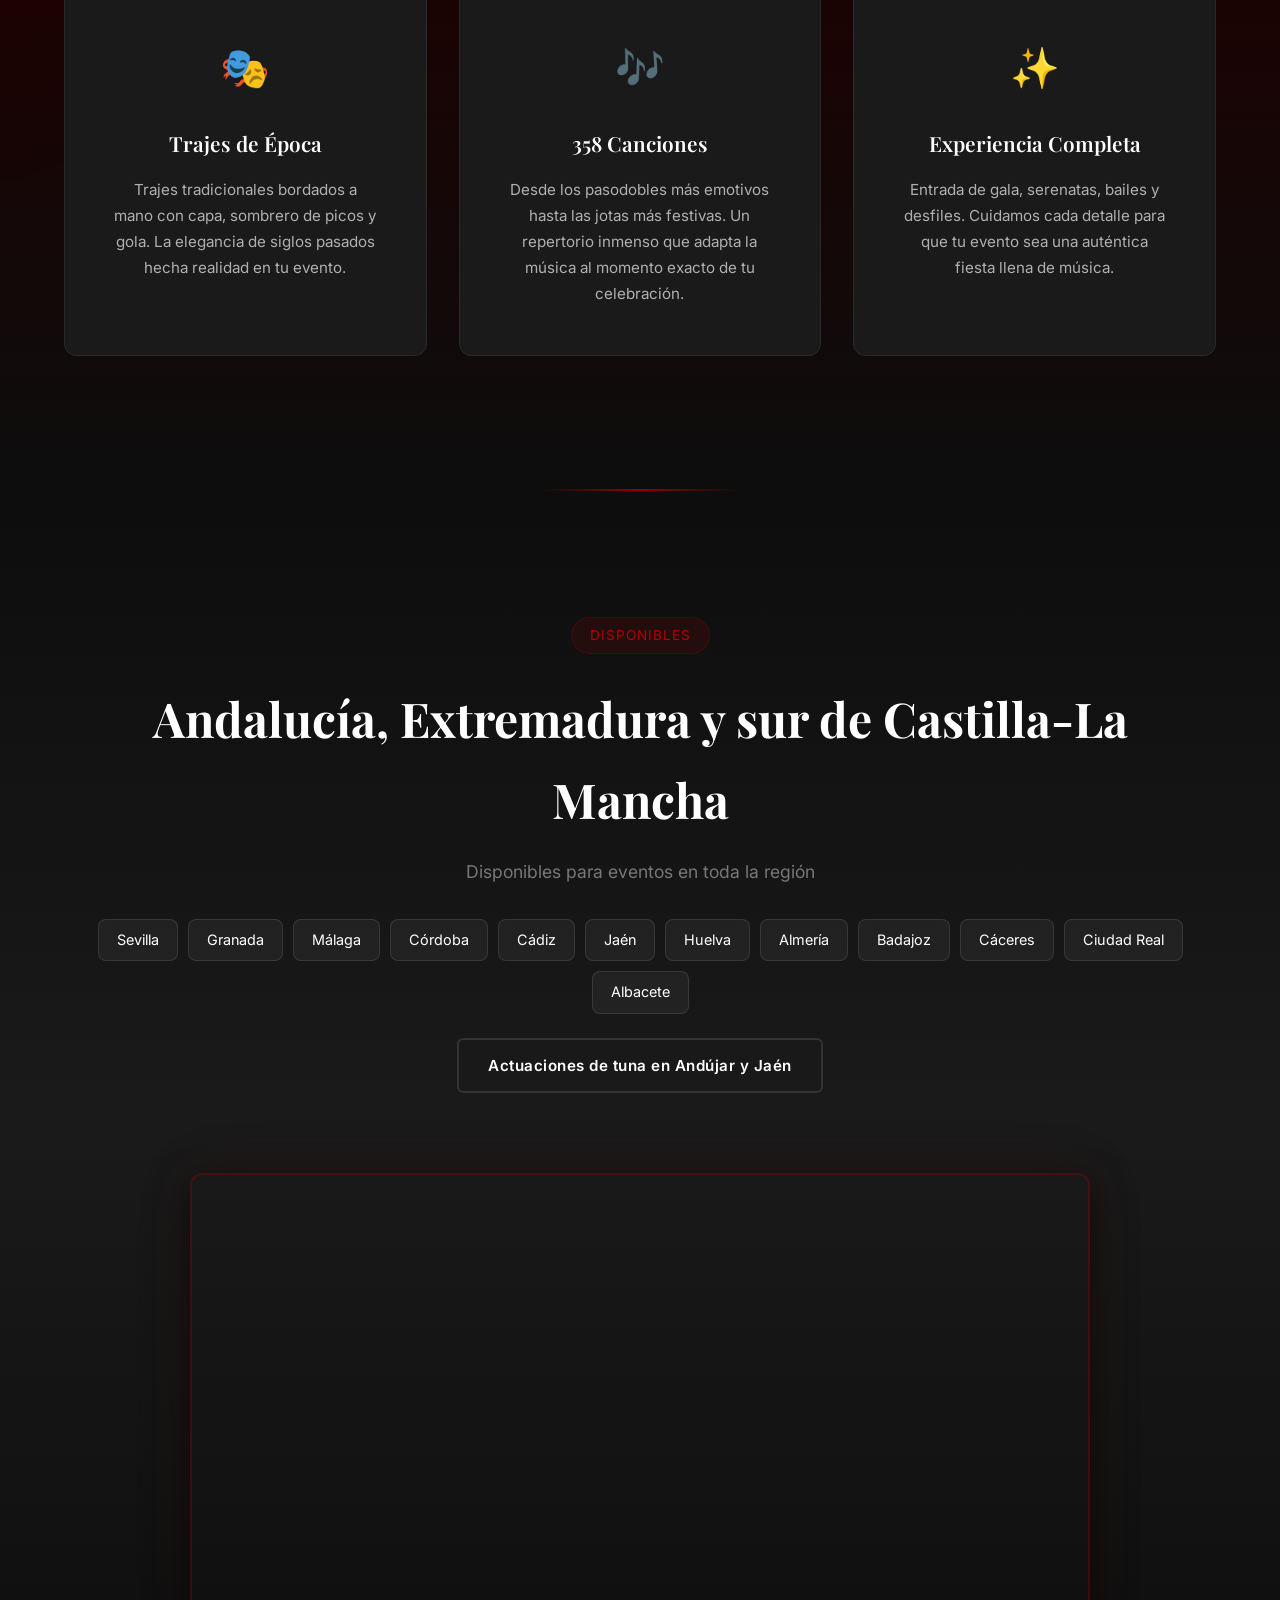
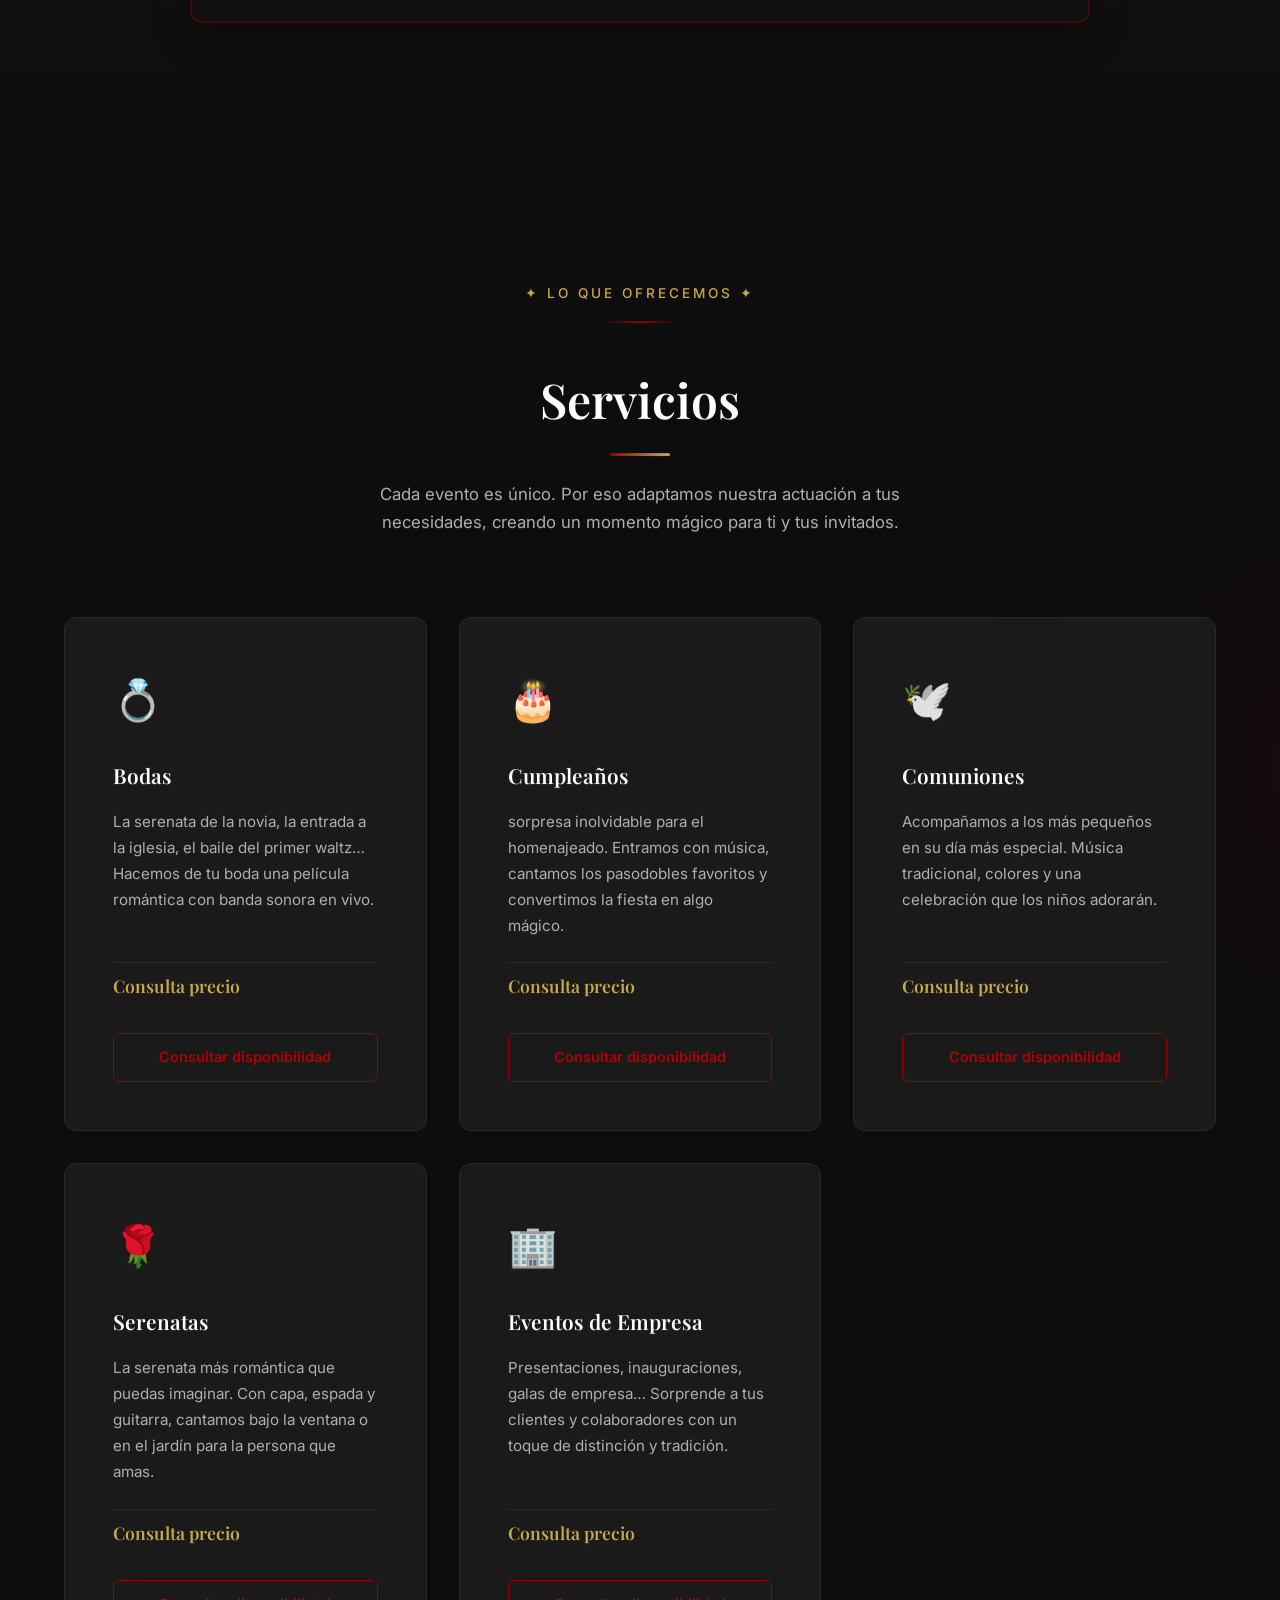
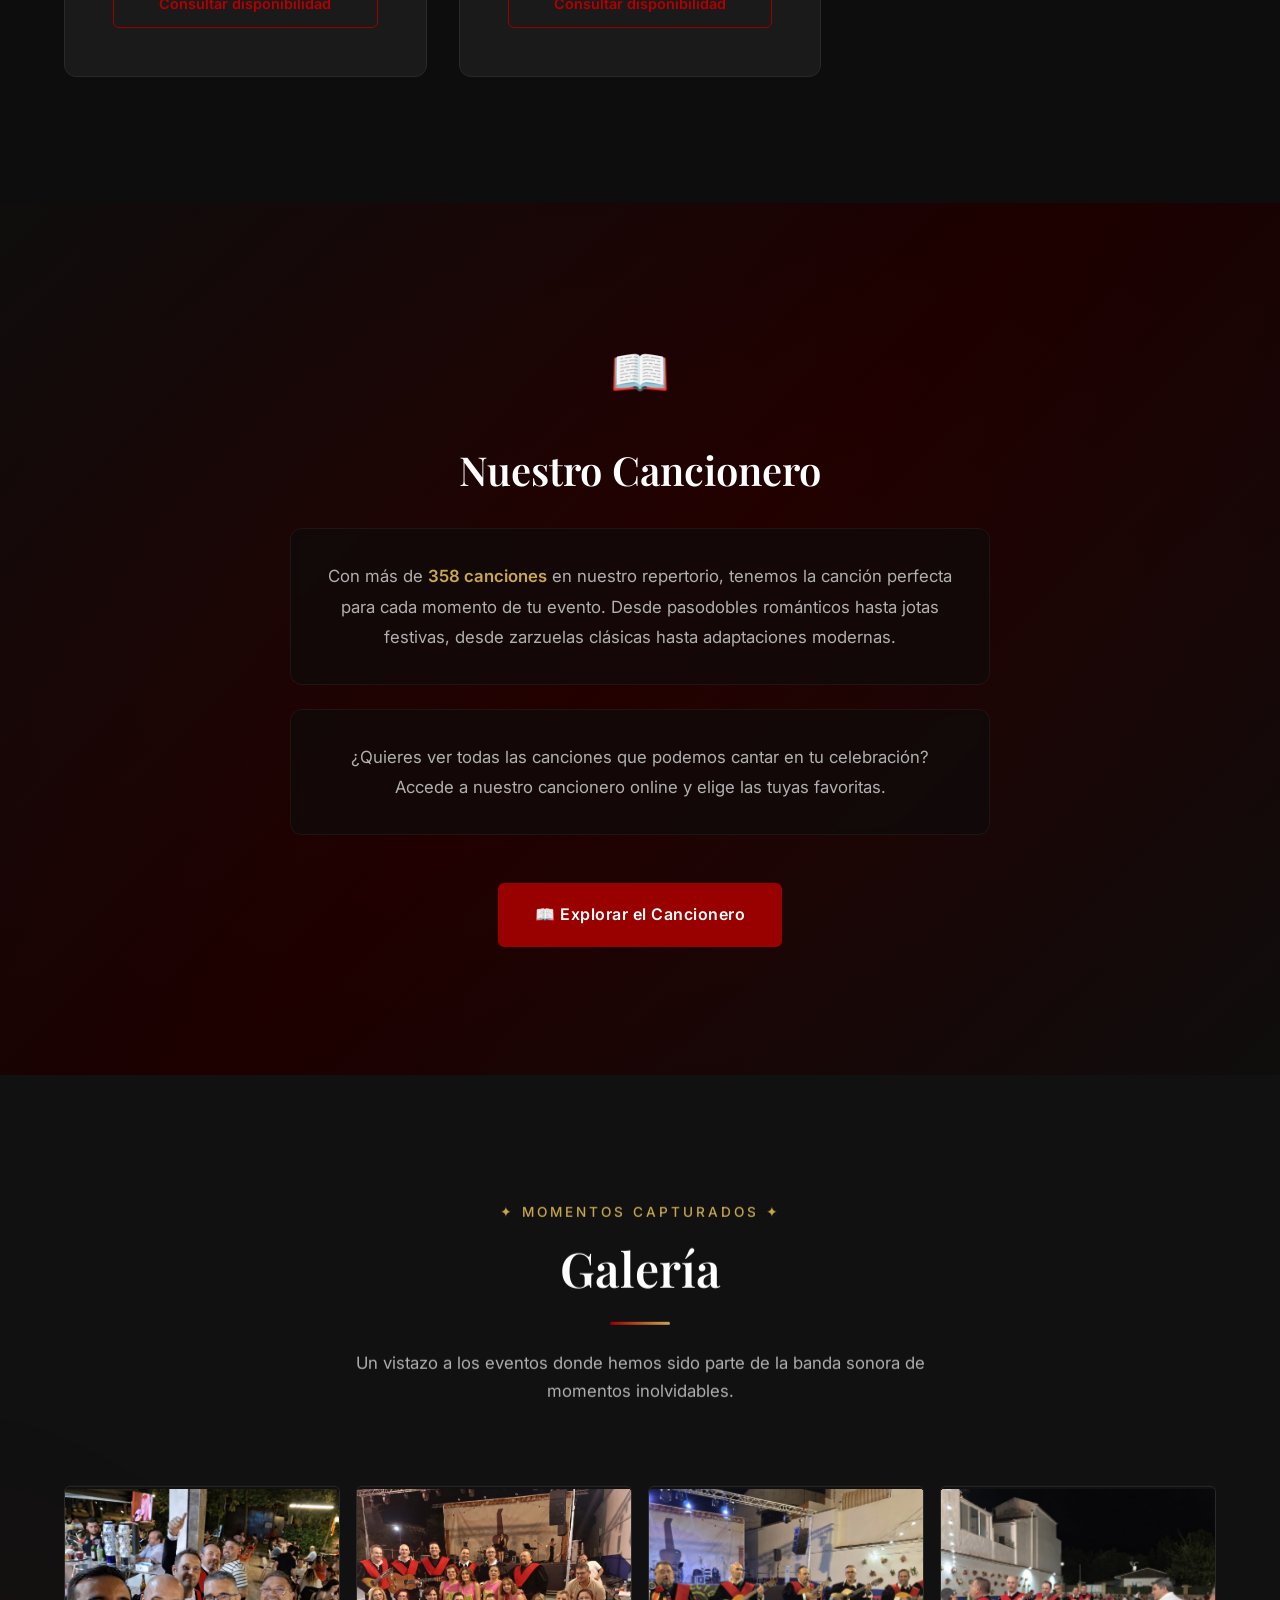
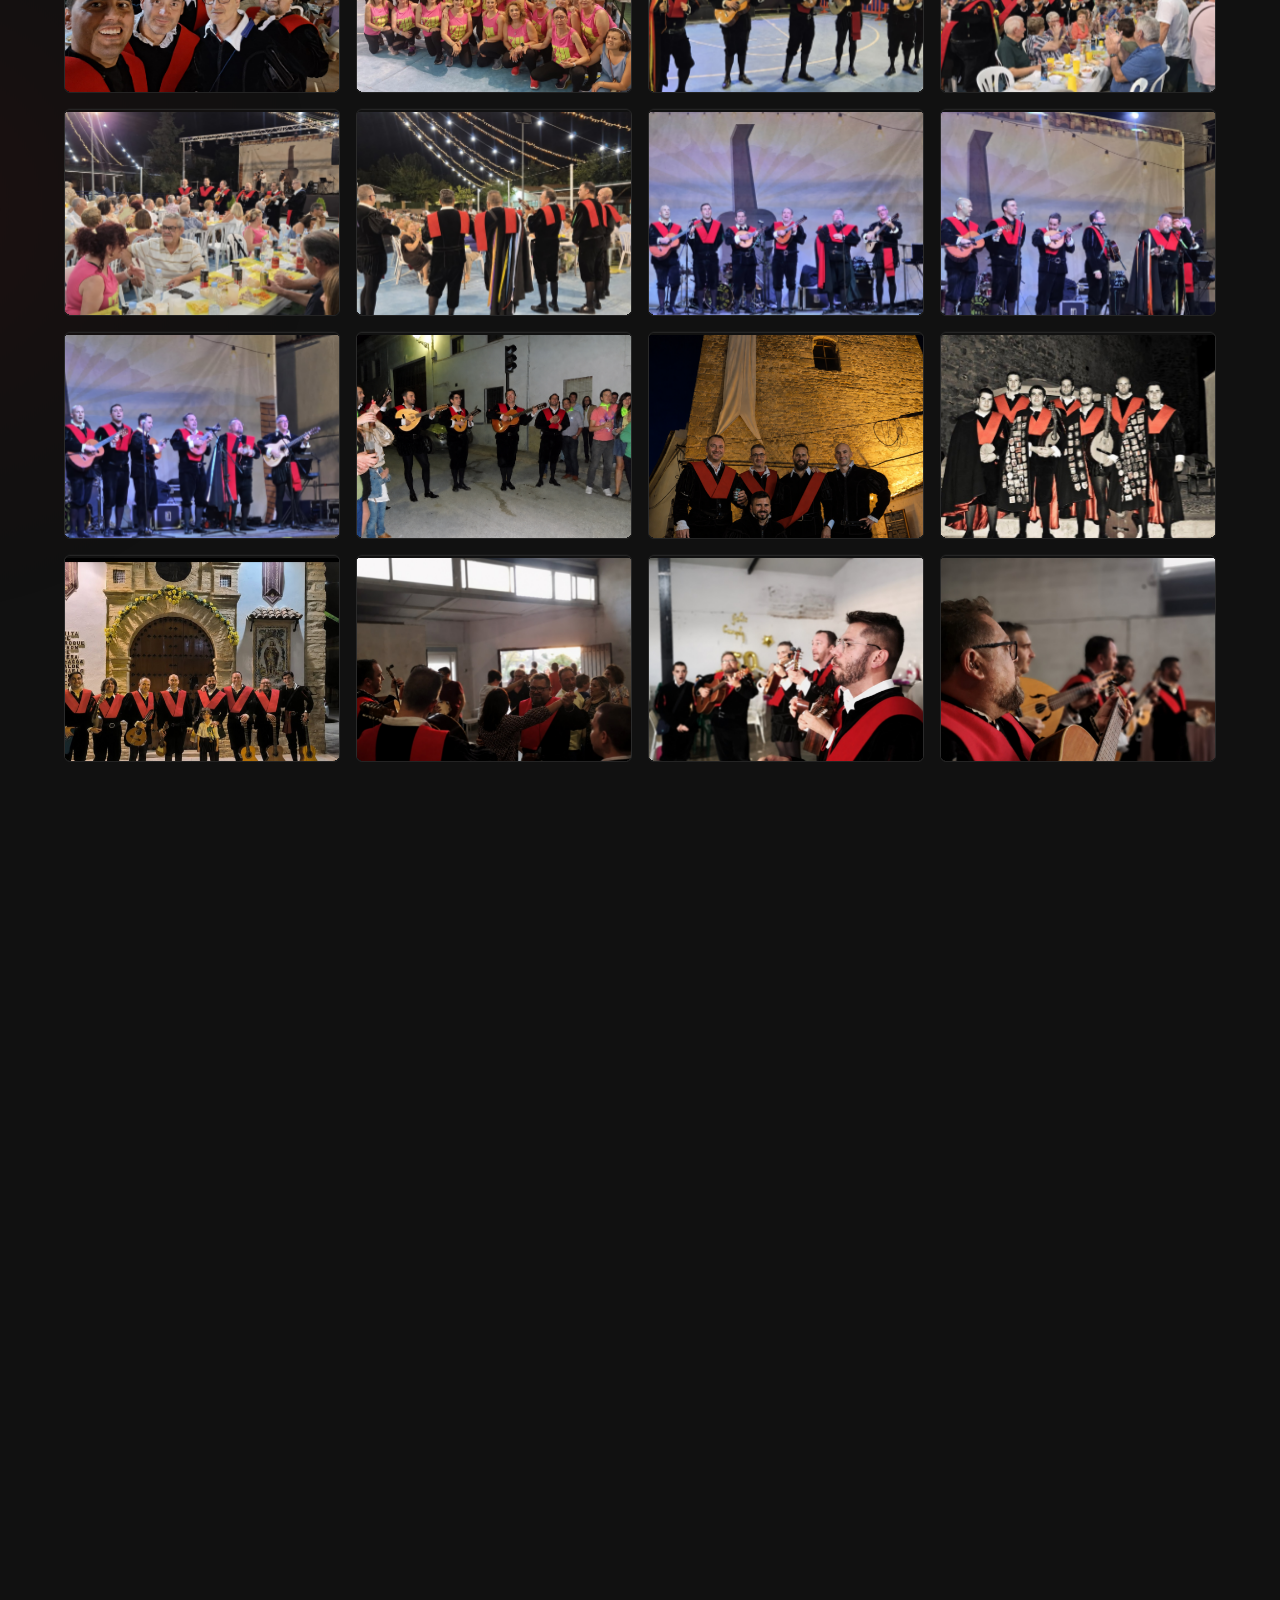
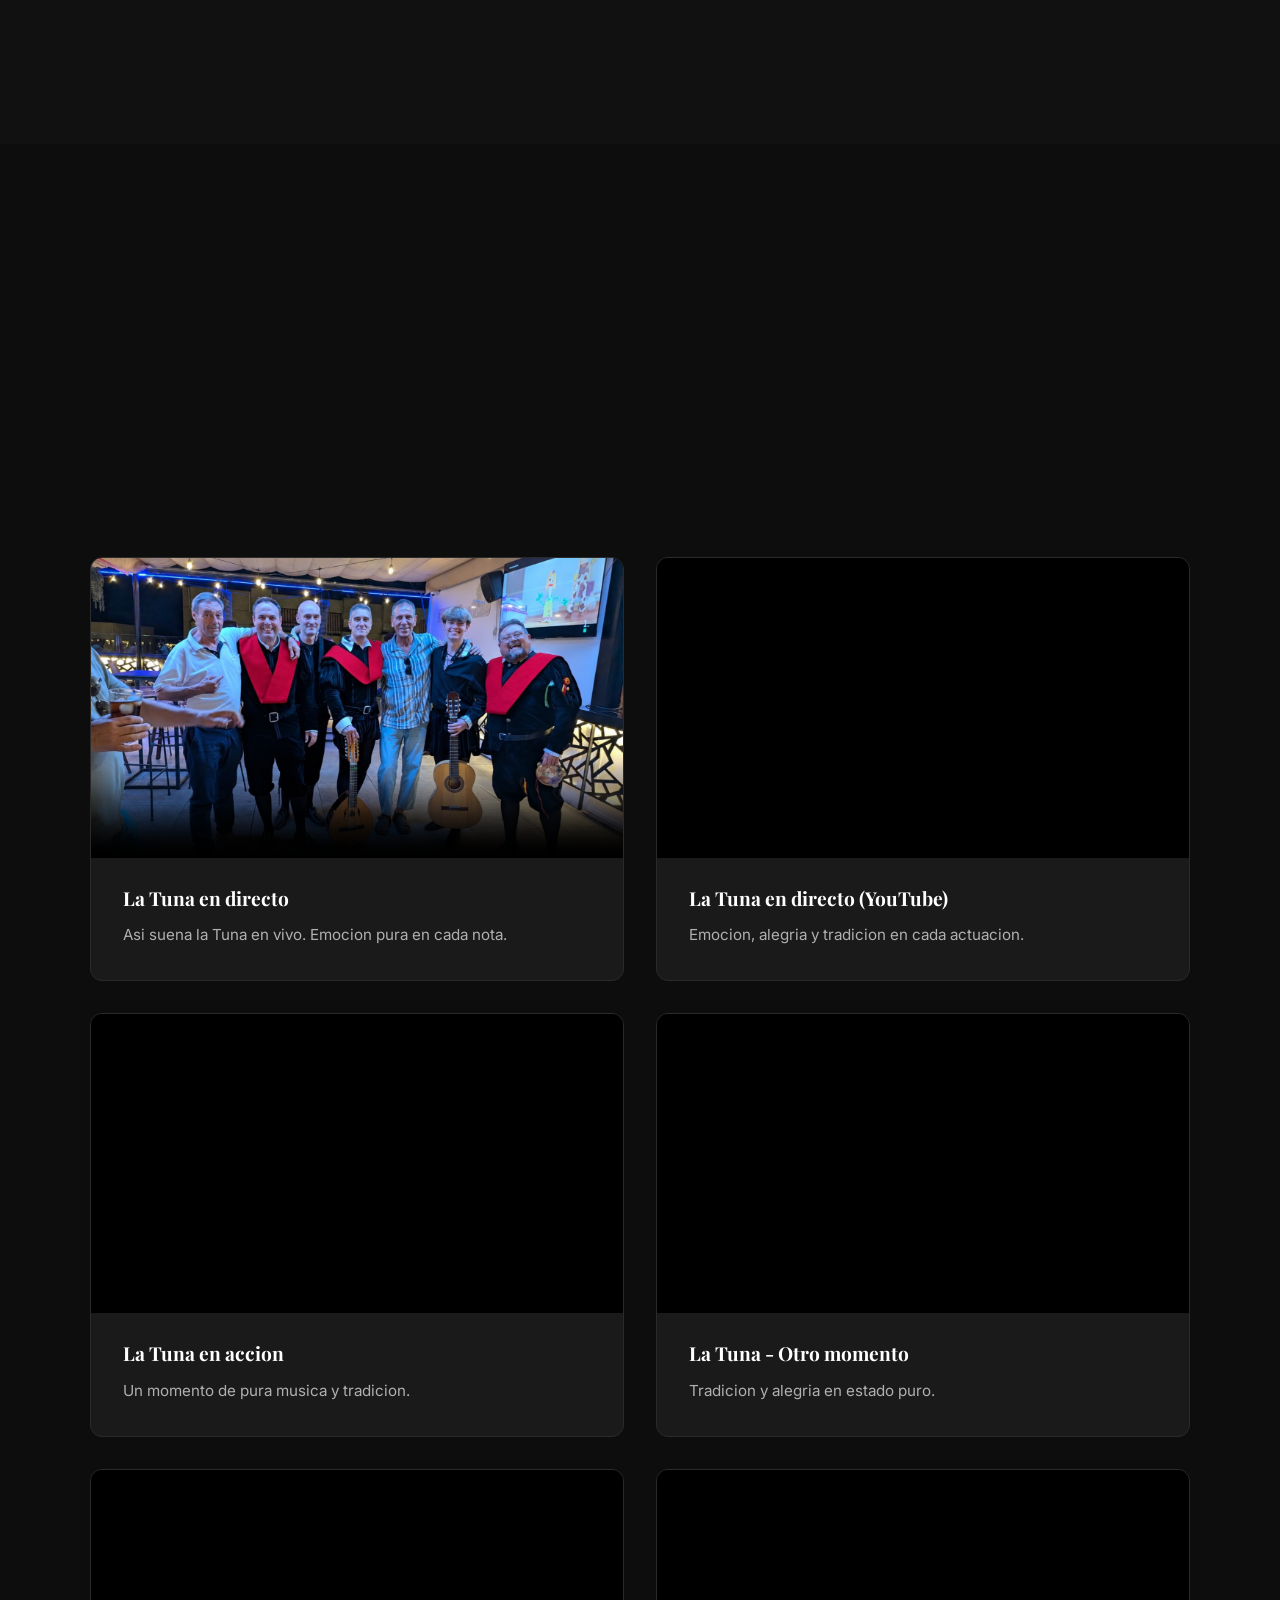
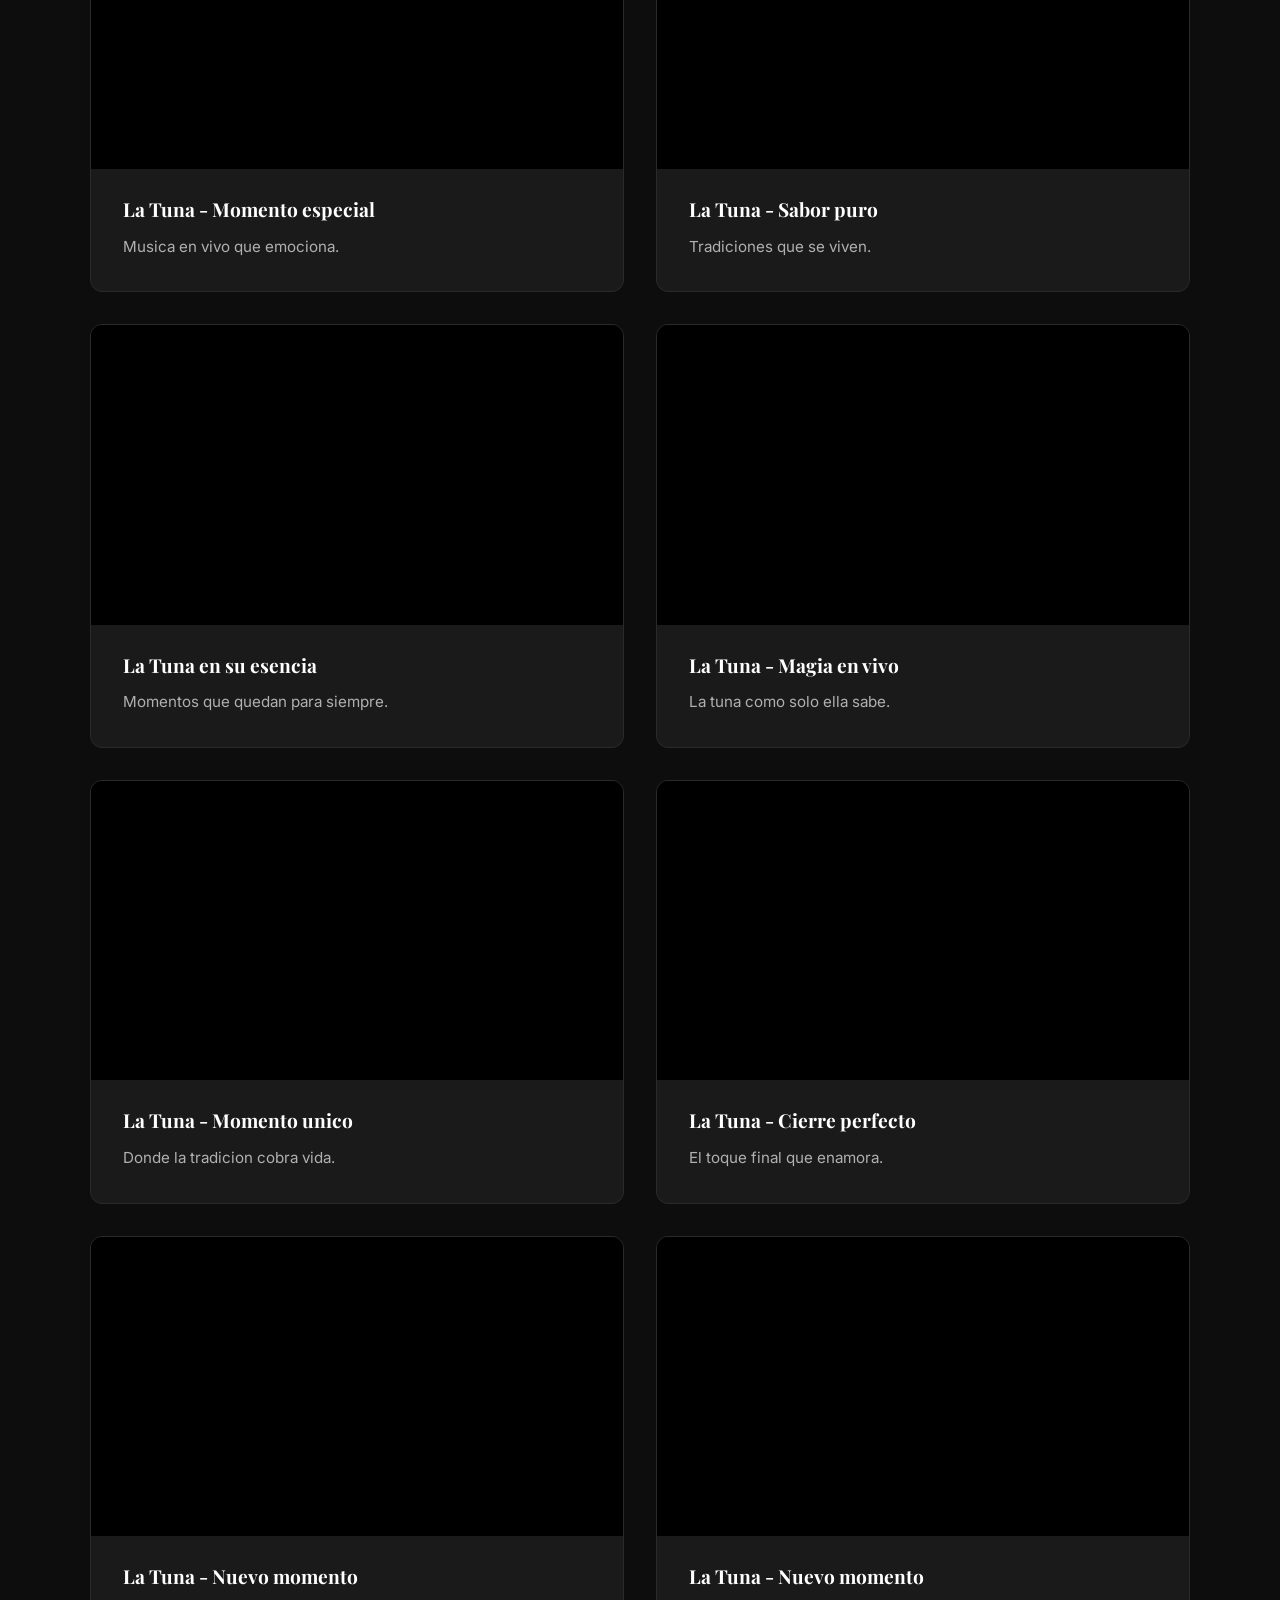
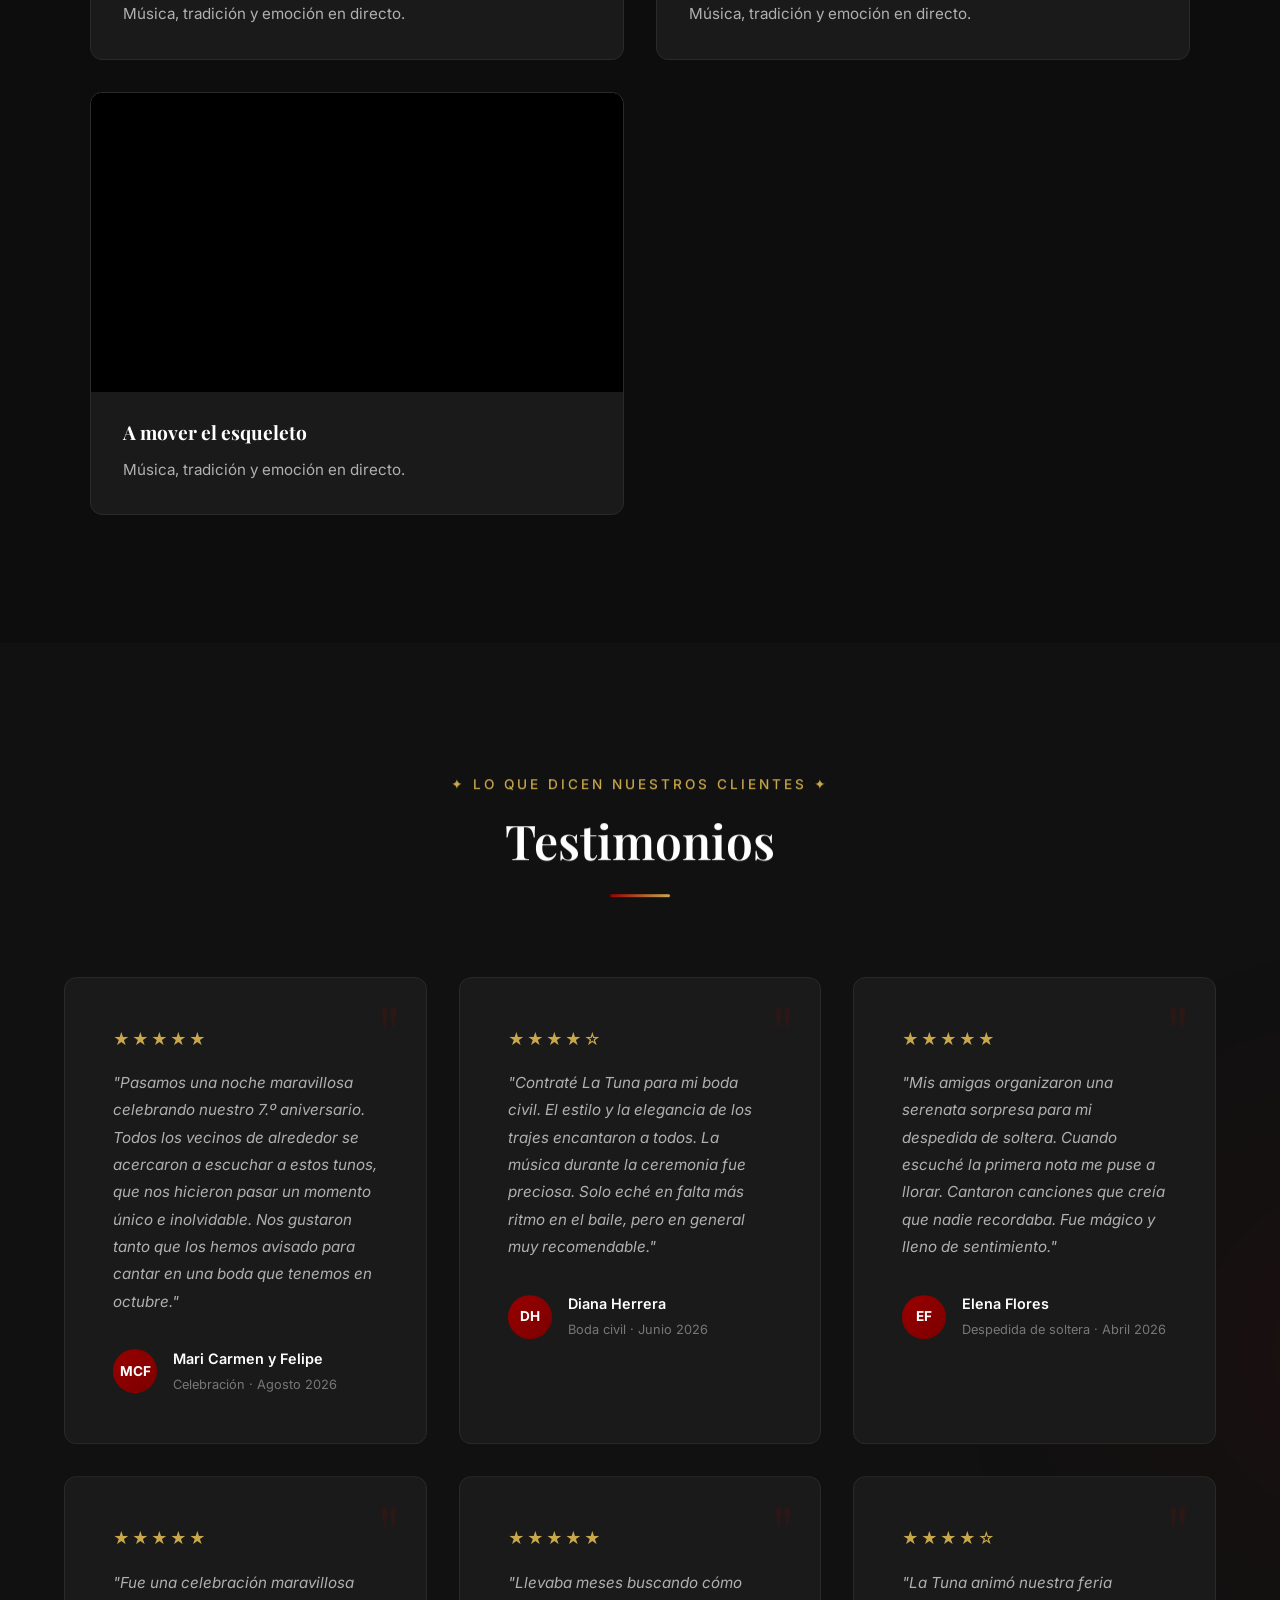
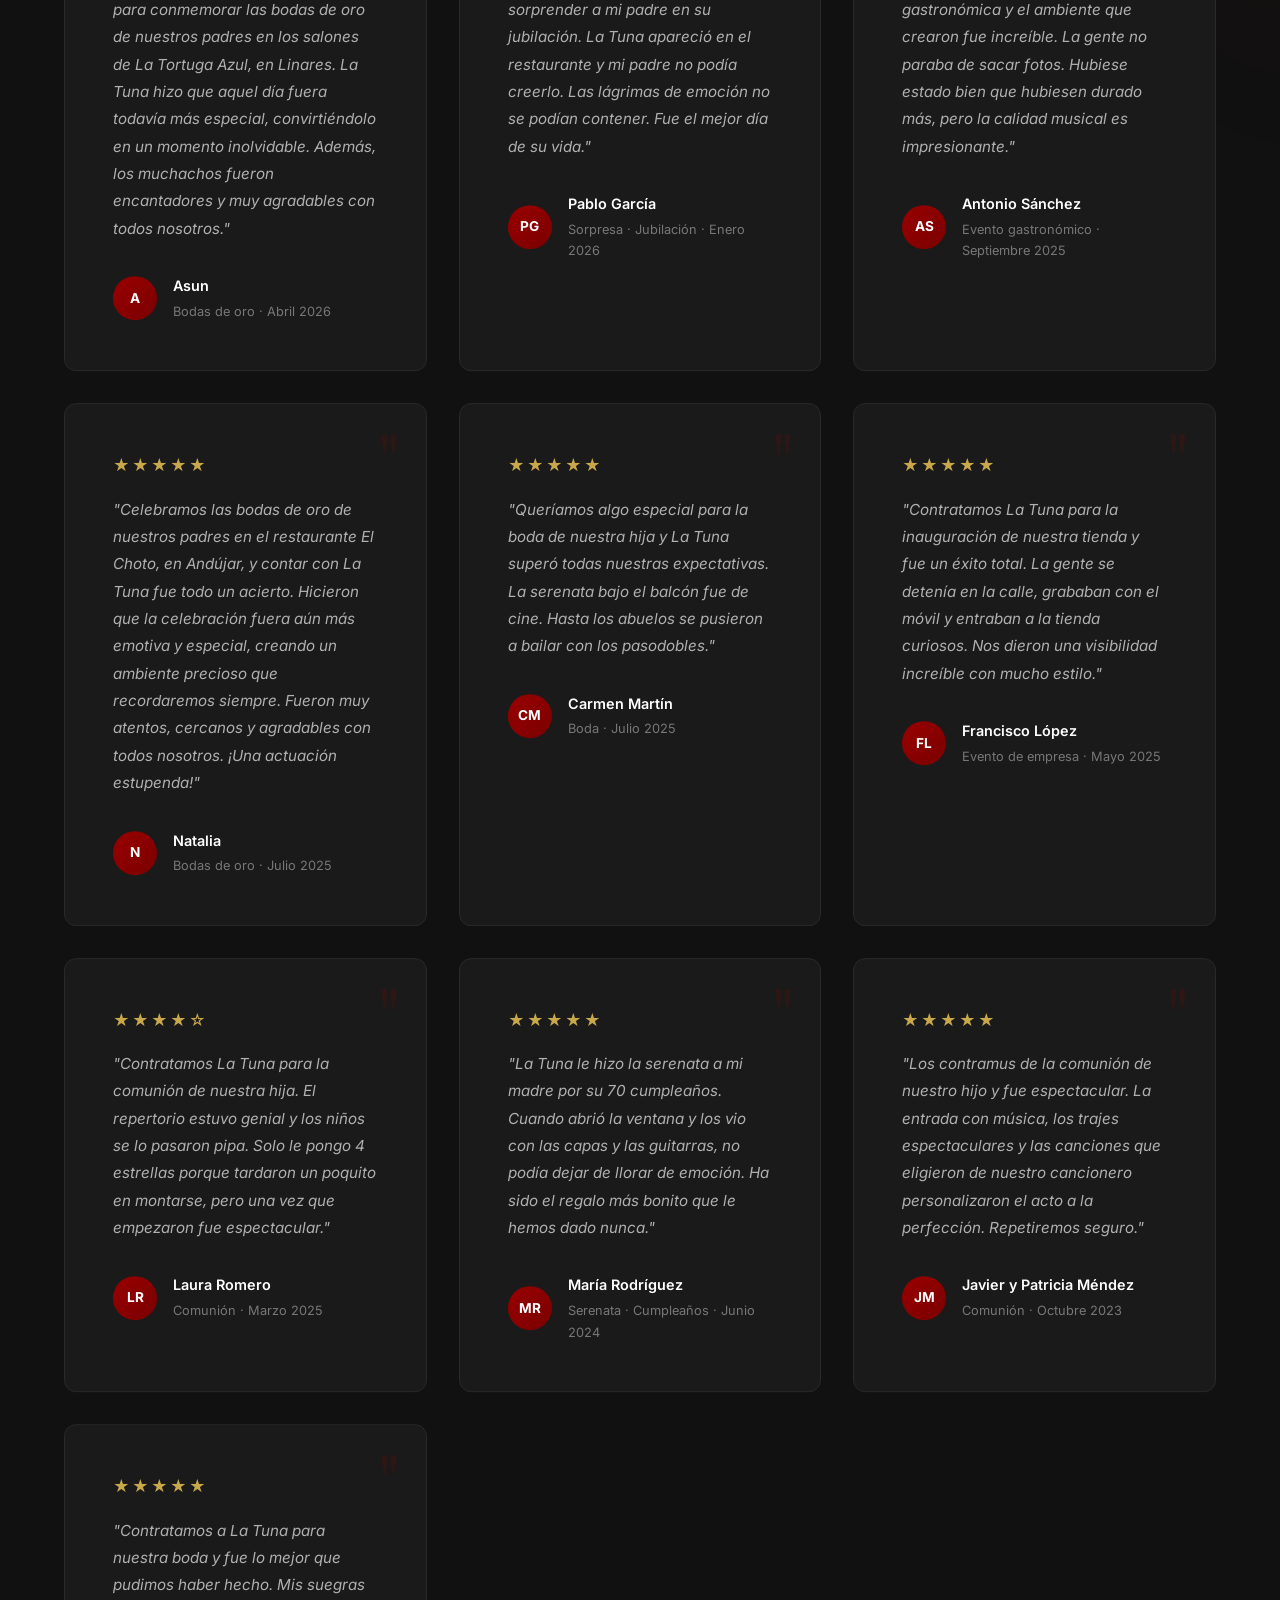
==== commit e71199d6: "Clarify homepage search metadata" ====
--- a/index.html
+++ b/index.html
@@ -3,15 +3,15 @@
 <head>
     <meta charset="UTF-8">
     <meta name="viewport" content="width=device-width, initial-scale=1.0">
-    <meta name="description" content="La Tuna — Grupo musical para bodas, comuniones, serenatas y eventos. Más de 358 canciones, tradición y emoción en cada acto. Contacta con nosotros.">
+    <meta name="description" content="La Tuna de Lopera lleva música en vivo a bodas, serenatas y eventos en Jaén y Andalucía. Más de 358 canciones y actuaciones adaptadas a tu celebración.">
     <meta name="keywords" content="música para bodas, serenatas, comuniones, eventos musicales, música en vivo, tradición">
     <meta name="author" content="La Tuna">
     <meta name="robots" content="index, follow">
     <link rel="canonical" href="https://aquiestalatuna.es/">
 
     <!-- Open Graph -->
-    <meta property="og:title" content="La Tuna — Donde la tradición se convierte en emoción">
-    <meta property="og:description" content="Grupo musical para bodas, comuniones y eventos. Más de 358 canciones en repertorio.">
+    <meta property="og:title" content="Tuna para bodas y eventos en Jaén | La Tuna de Lopera">
+    <meta property="og:description" content="Música en vivo de La Tuna de Lopera para bodas, serenatas y eventos en Jaén y Andalucía.">
     <meta property="og:type" content="website">
     <meta property="og:url" content="https://aquiestalatuna.es/">
     <meta property="og:image" content="./FOTOS/photo_2026-06-14_02-09-19.jpg">
@@ -20,14 +20,14 @@
 
     <!-- Twitter Card -->
     <meta name="twitter:card" content="summary_large_image">
-    <meta name="twitter:title" content="La Tuna — Donde la tradición se convierte en emoción">
-    <meta name="twitter:description" content="Grupo musical para bodas, comuniones y eventos. Más de 358 canciones en repertorio.">
+    <meta name="twitter:title" content="Tuna para bodas y eventos en Jaén | La Tuna de Lopera">
+    <meta name="twitter:description" content="Música en vivo de La Tuna de Lopera para bodas, serenatas y eventos en Jaén y Andalucía.">
 
     <!-- Favicon -->
     <link rel="icon" href="./LOGO.jpg" type="image/jpeg">
     <link rel="apple-touch-icon" href="./LOGO.jpg" type="image/jpeg">
 
-    <title>La Tuna — Donde la tradición se convierte en emoción</title>
+    <title>Tuna para bodas y eventos en Jaén | La Tuna de Lopera</title>
 
     <!-- Google Fonts -->
     <link rel="preconnect" href="https://fonts.googleapis.com">
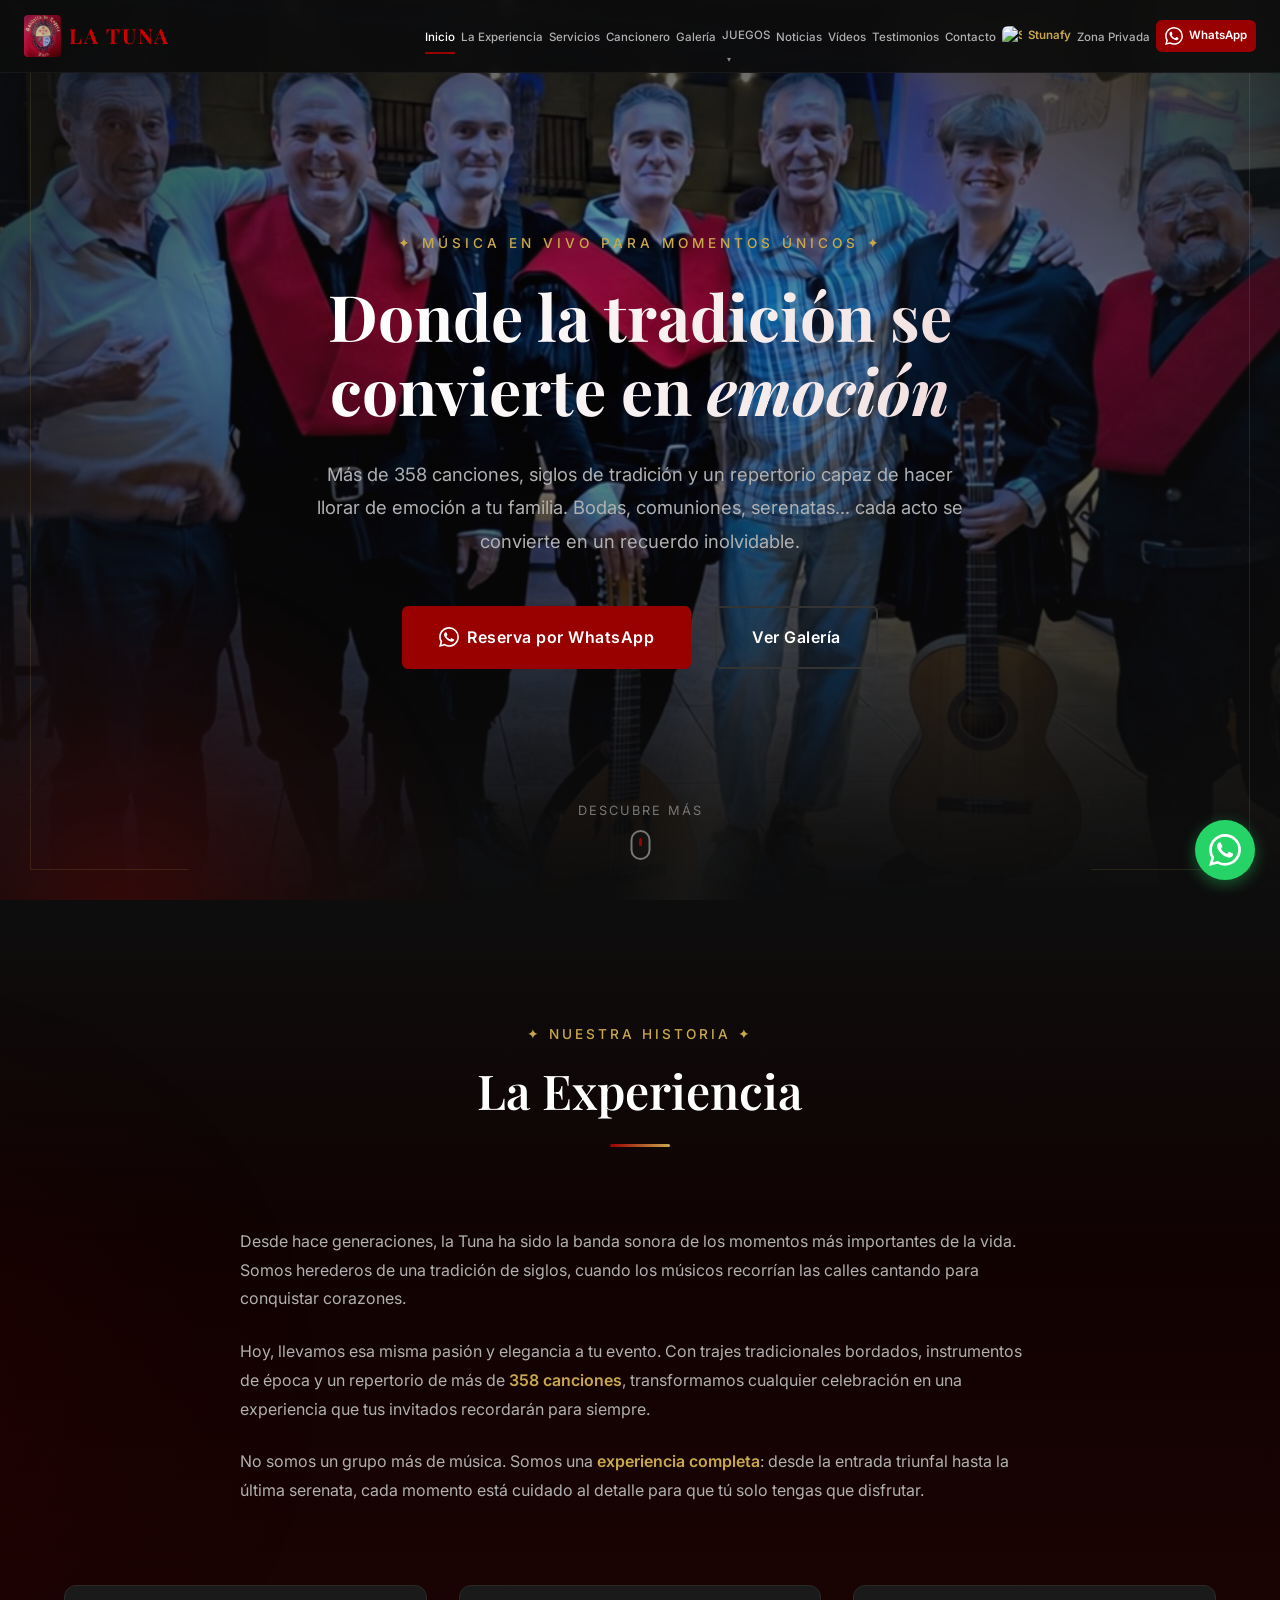
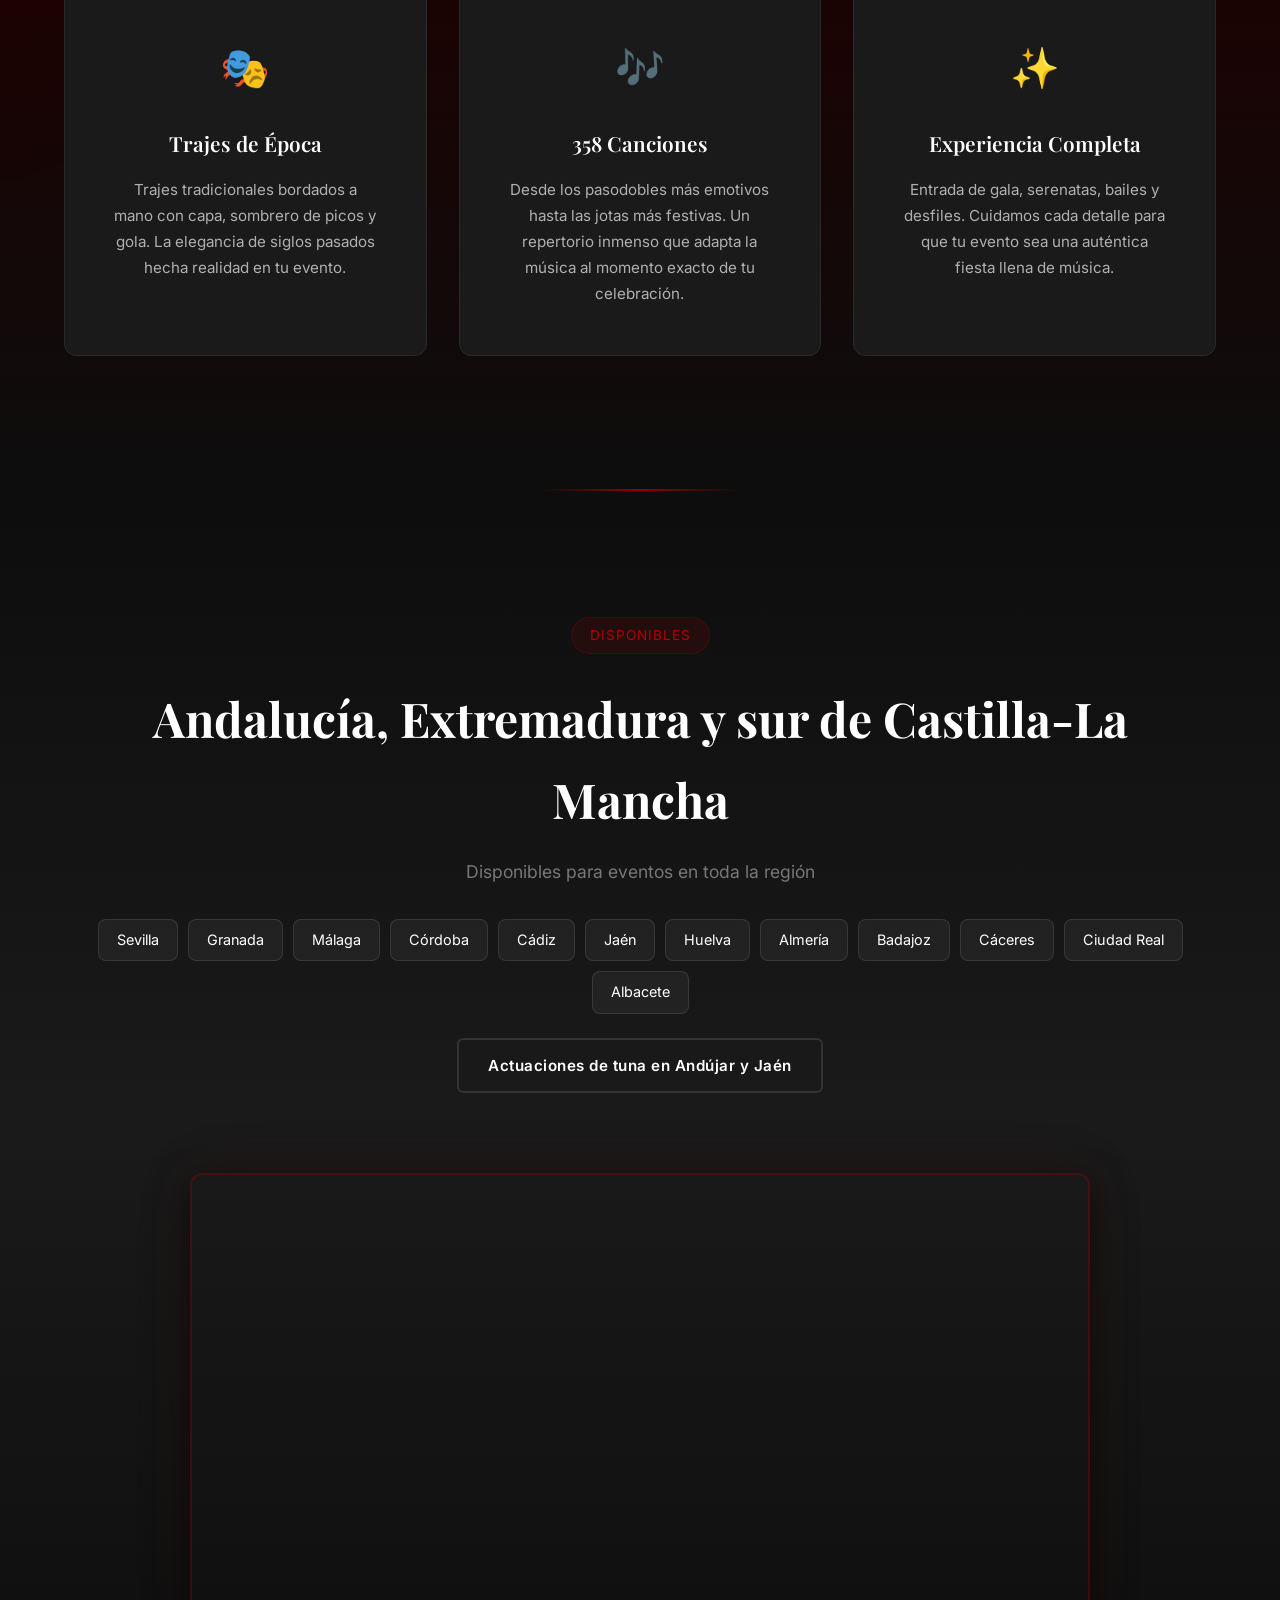
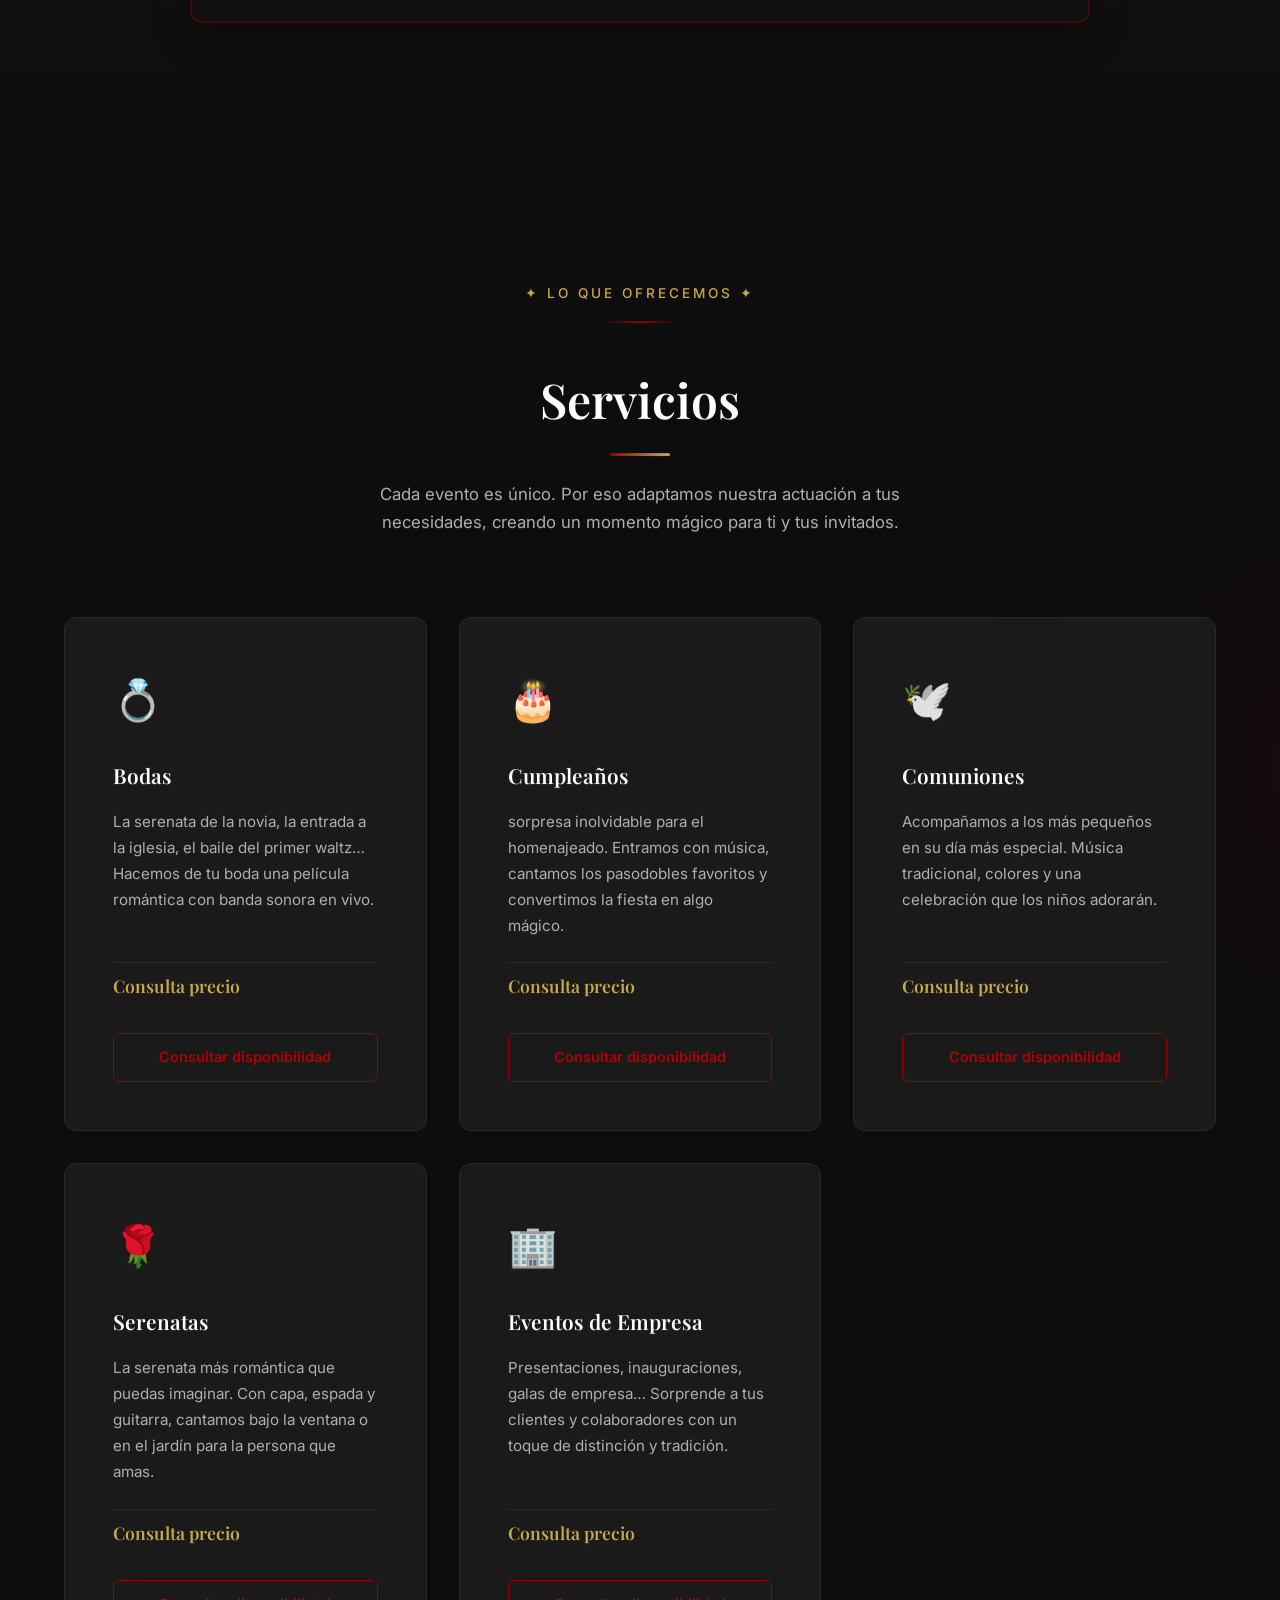
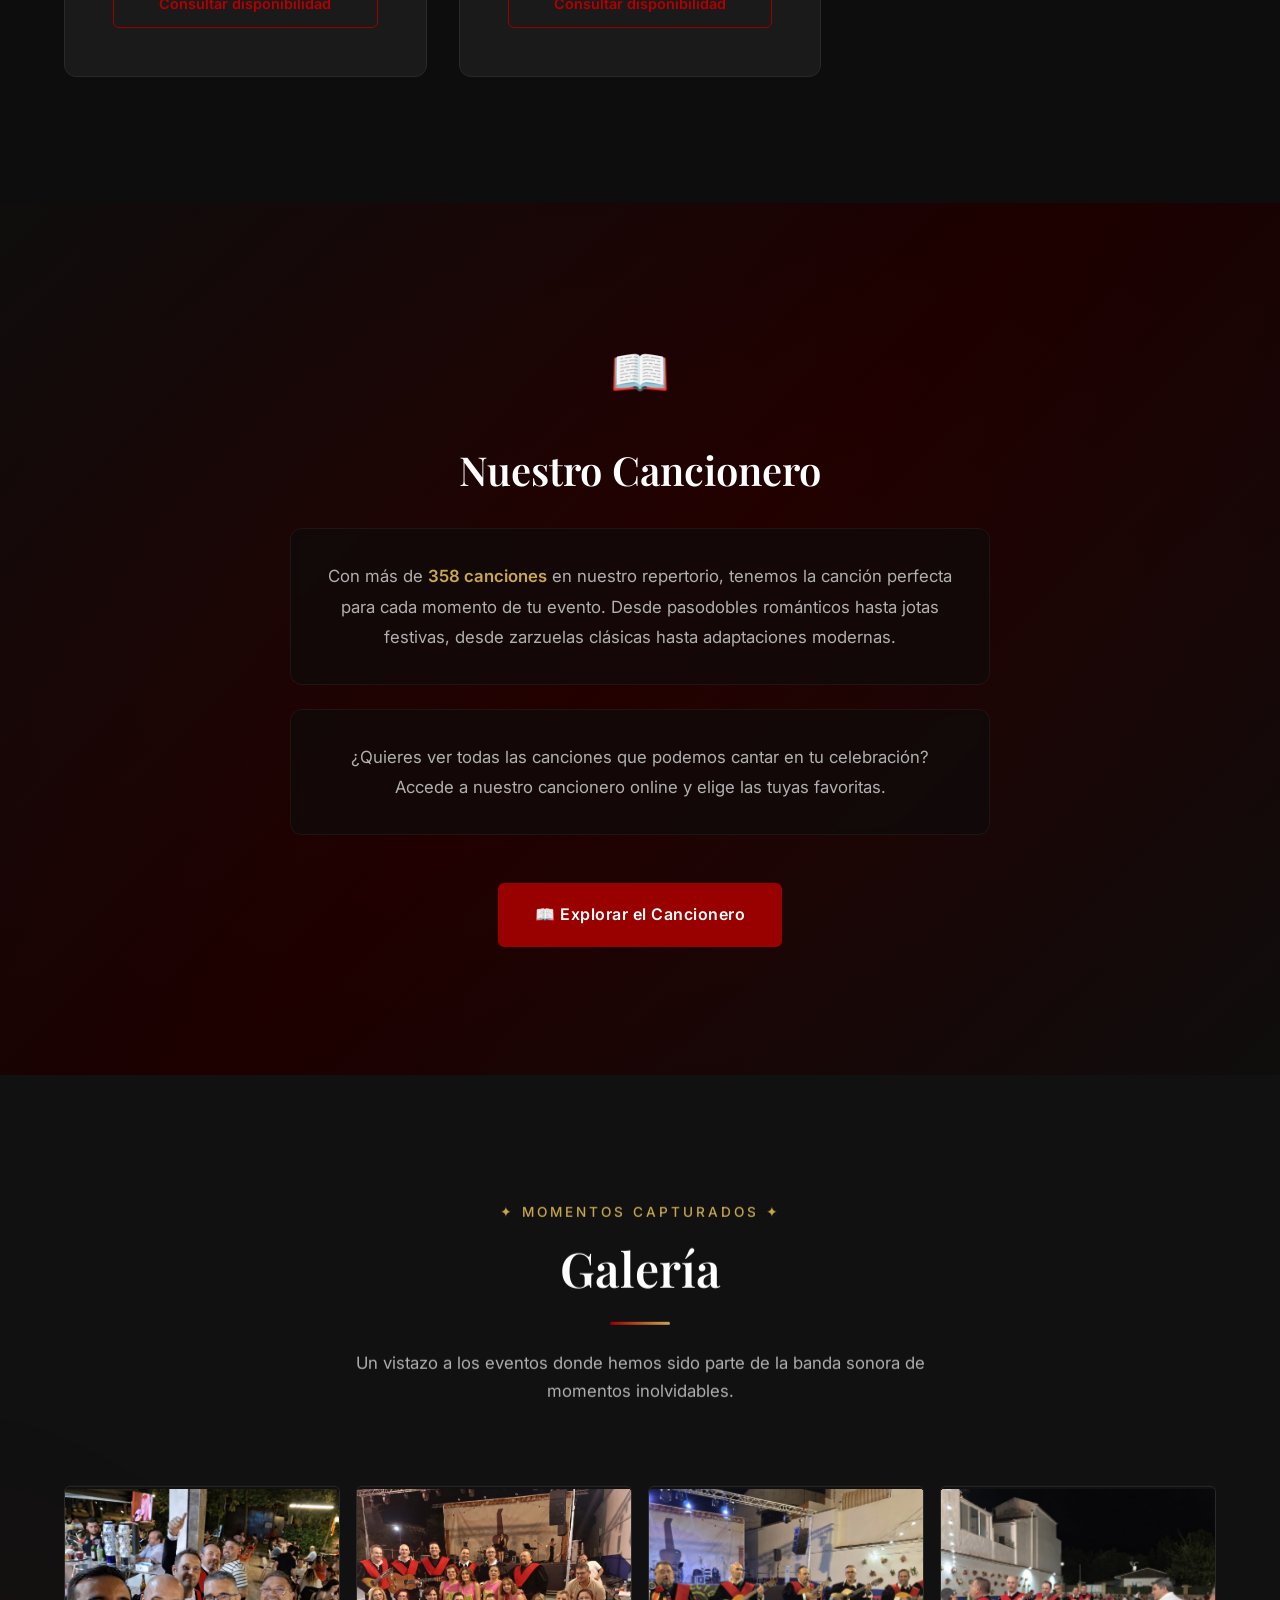
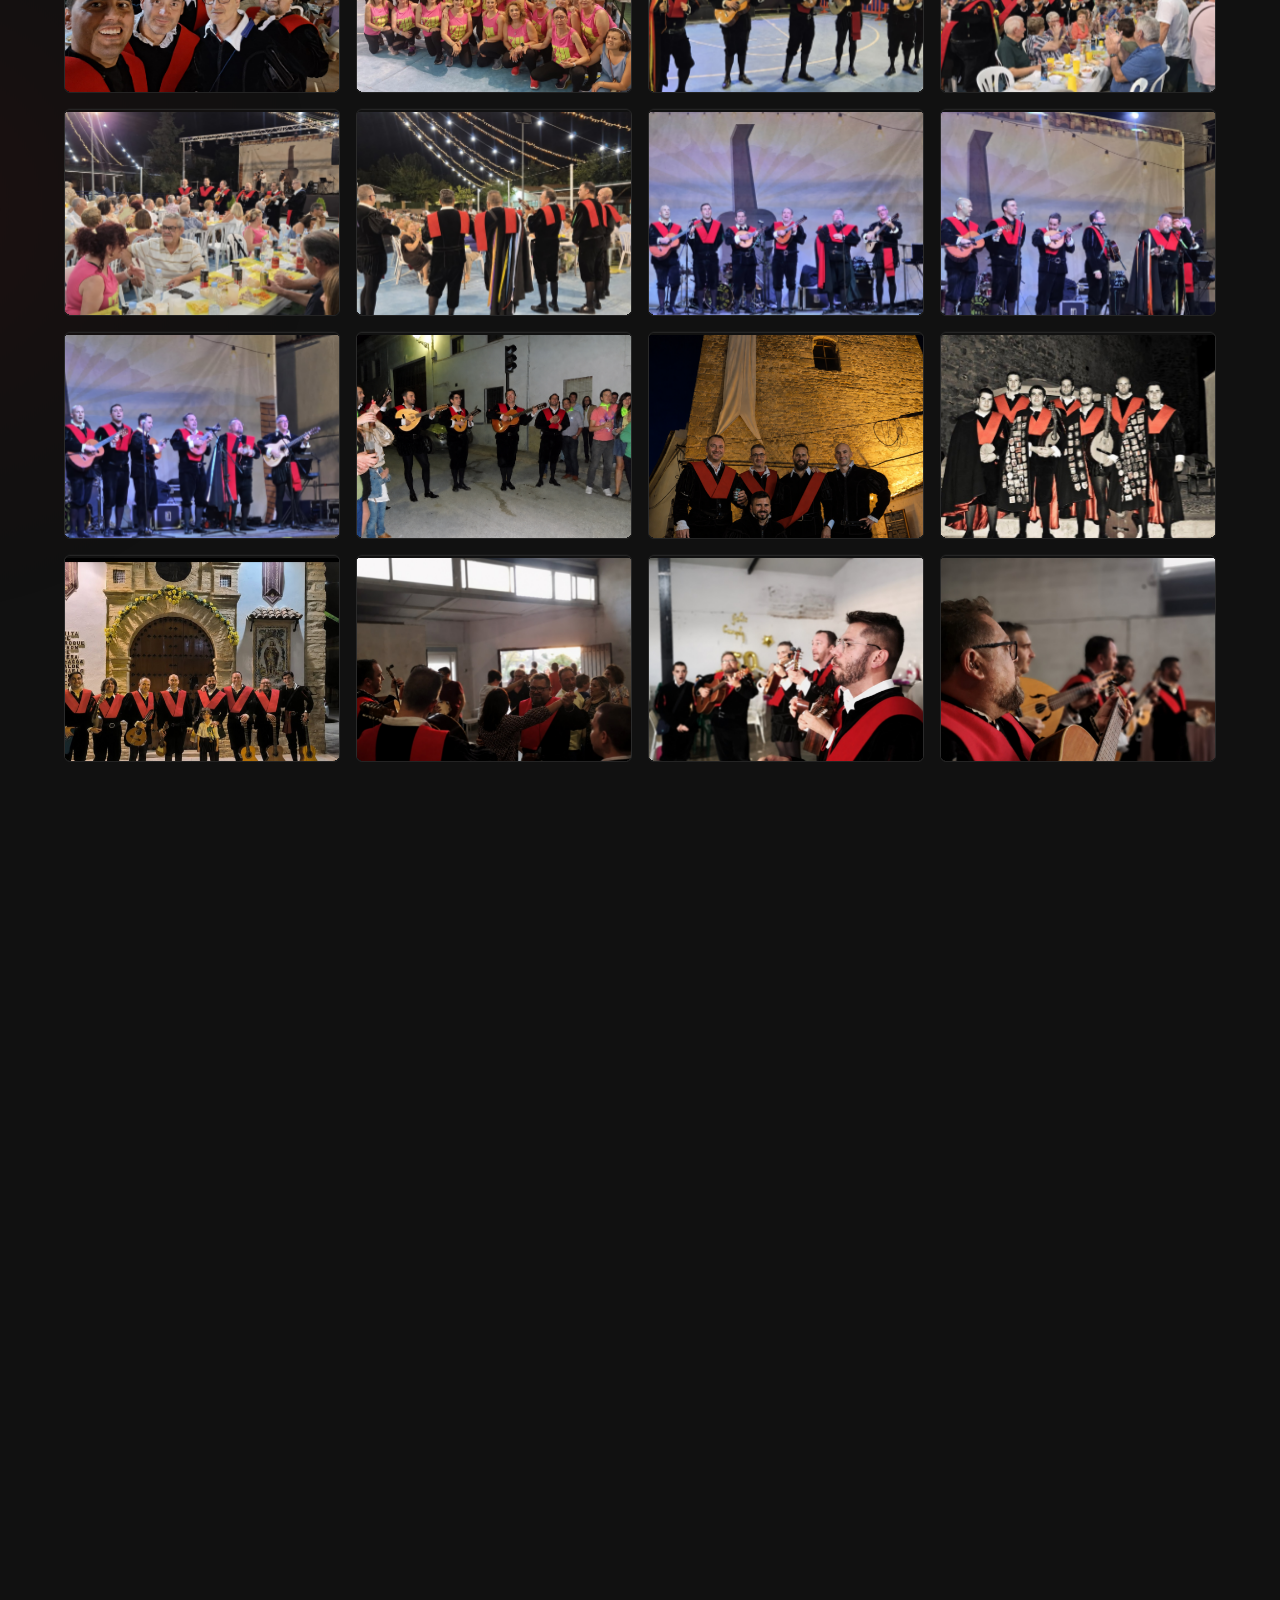
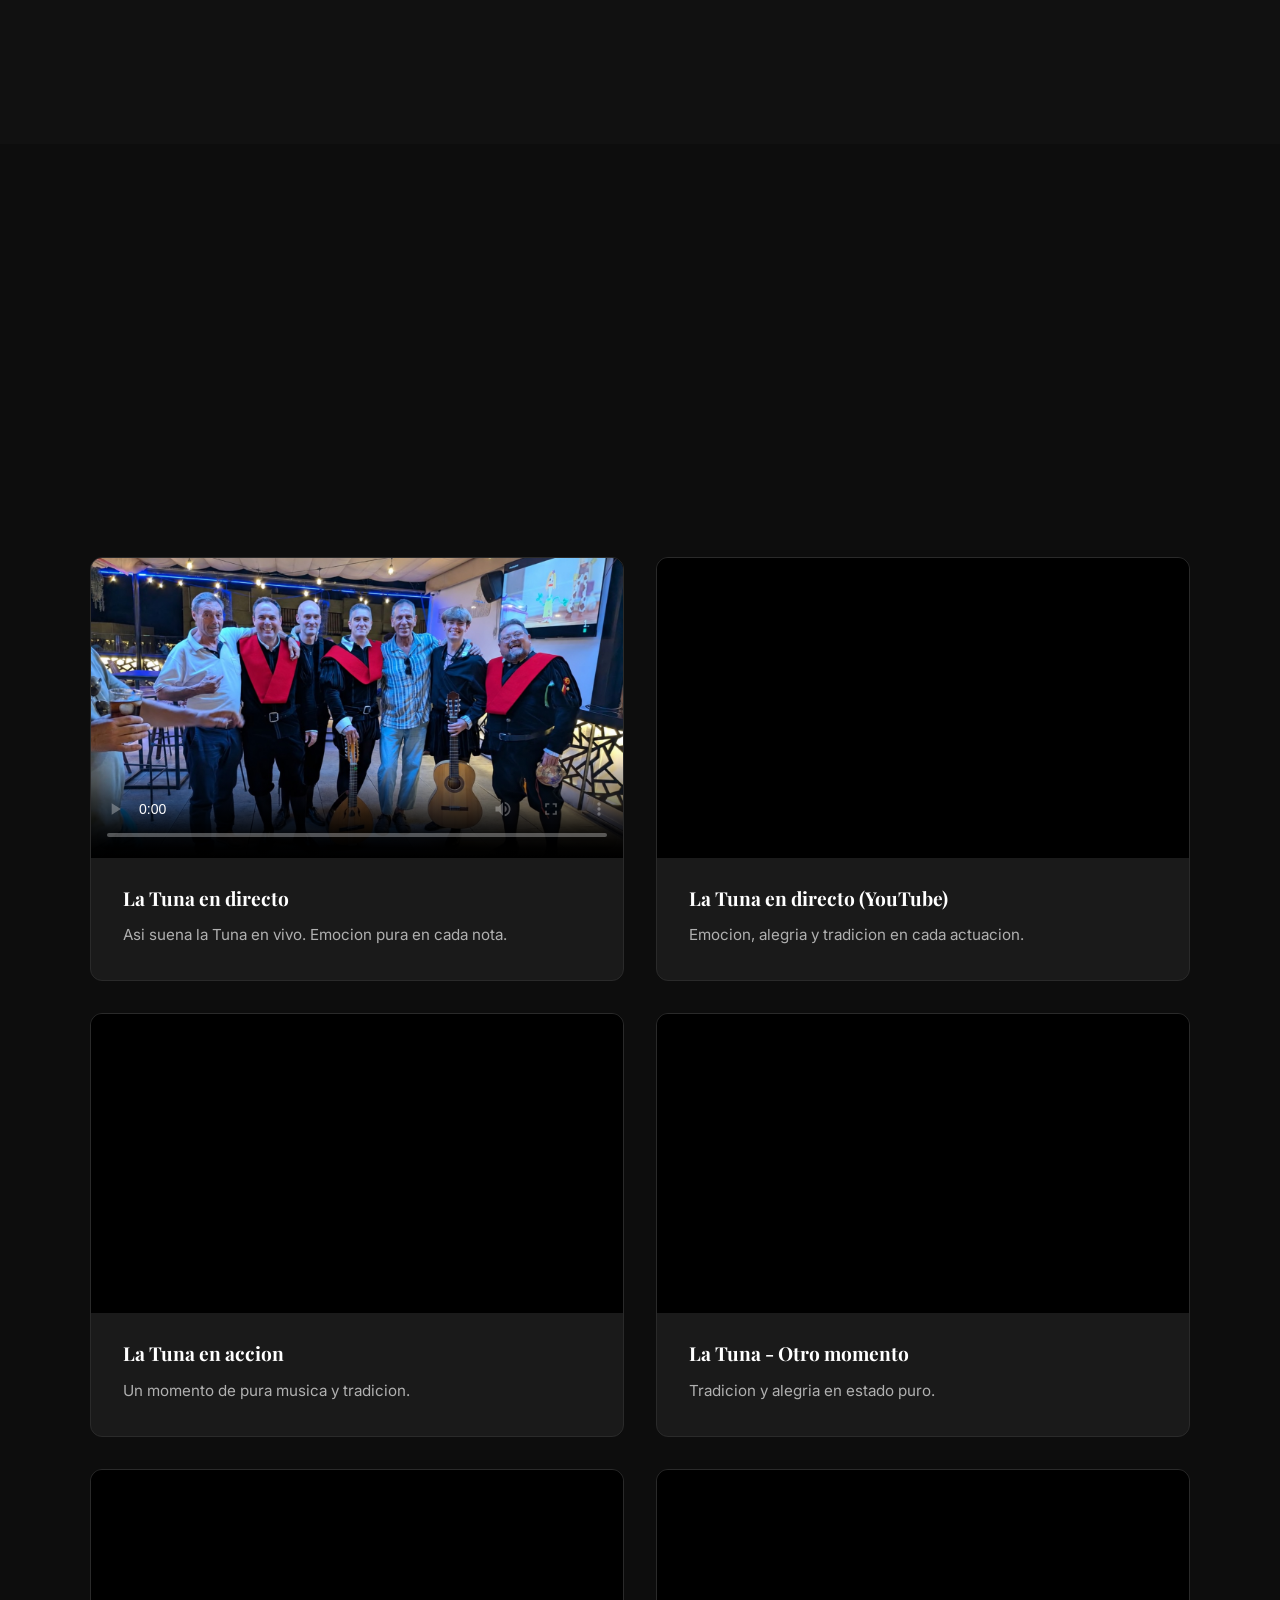
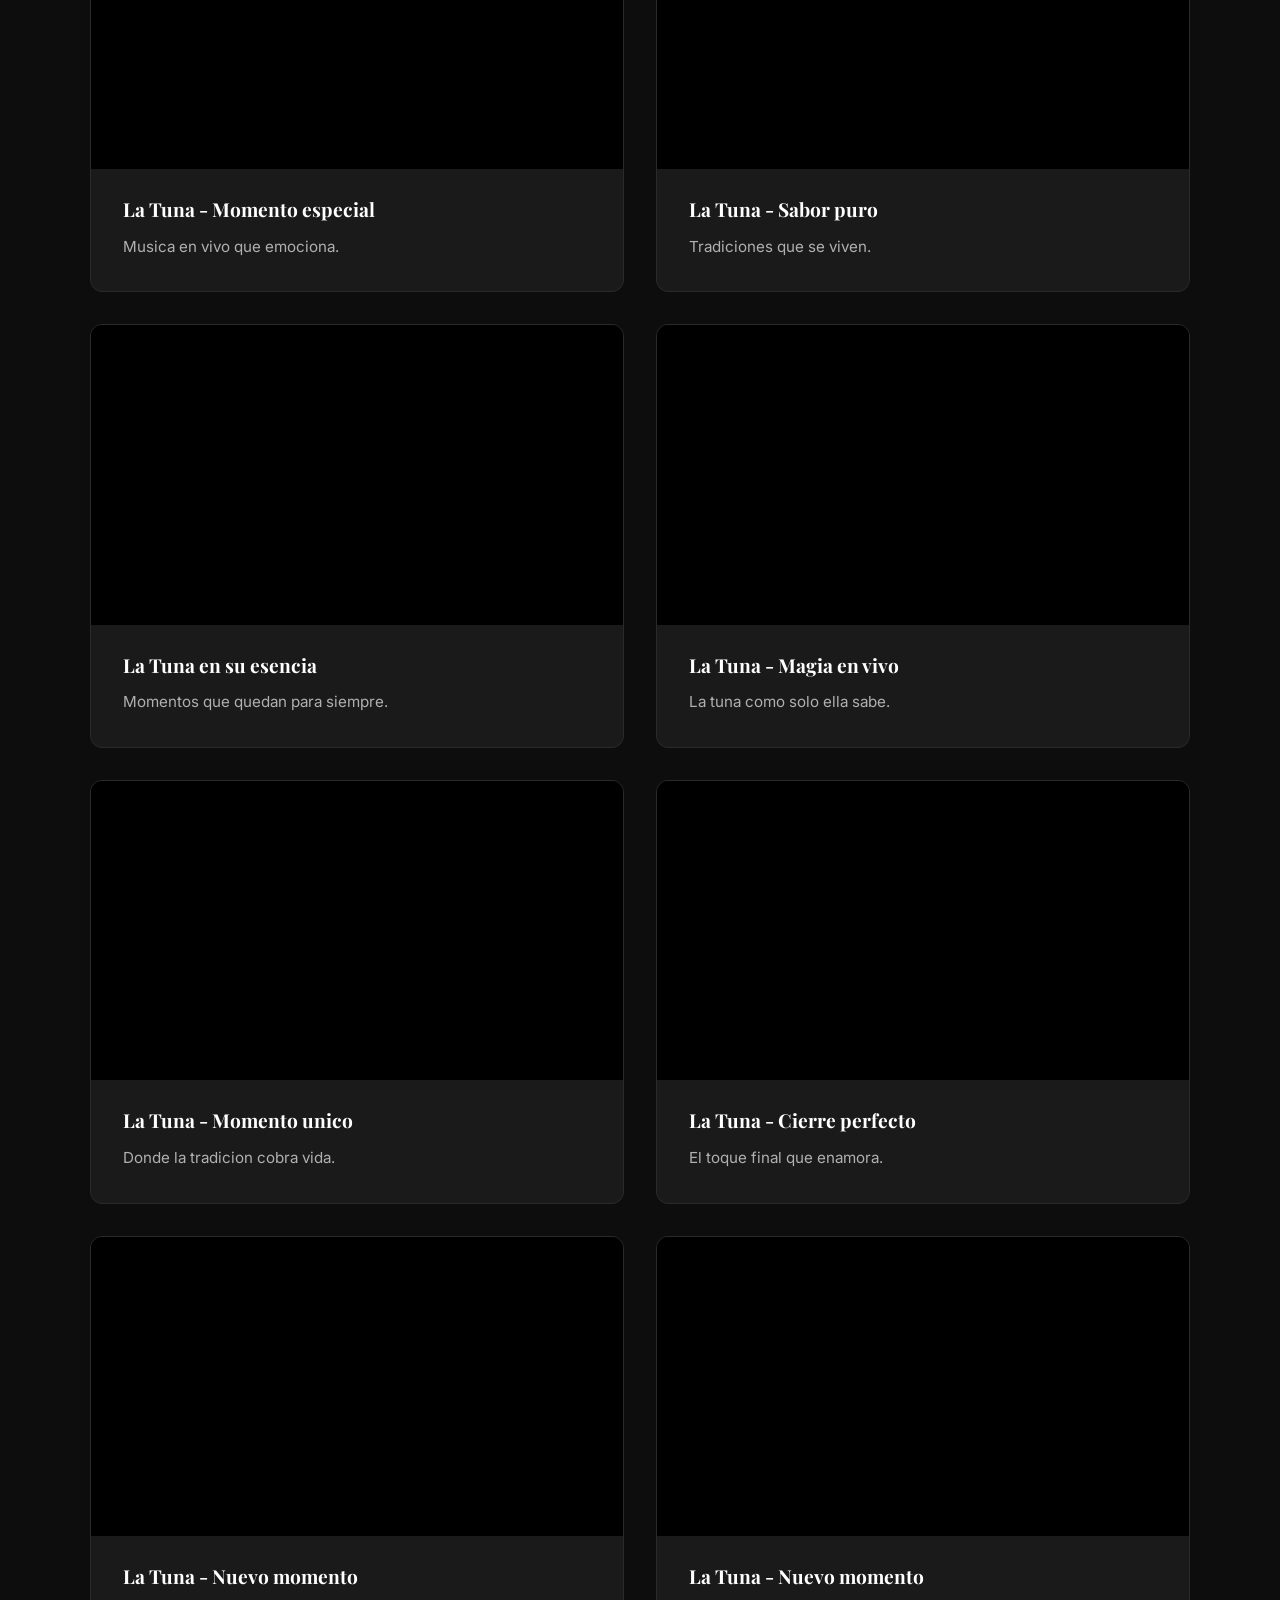
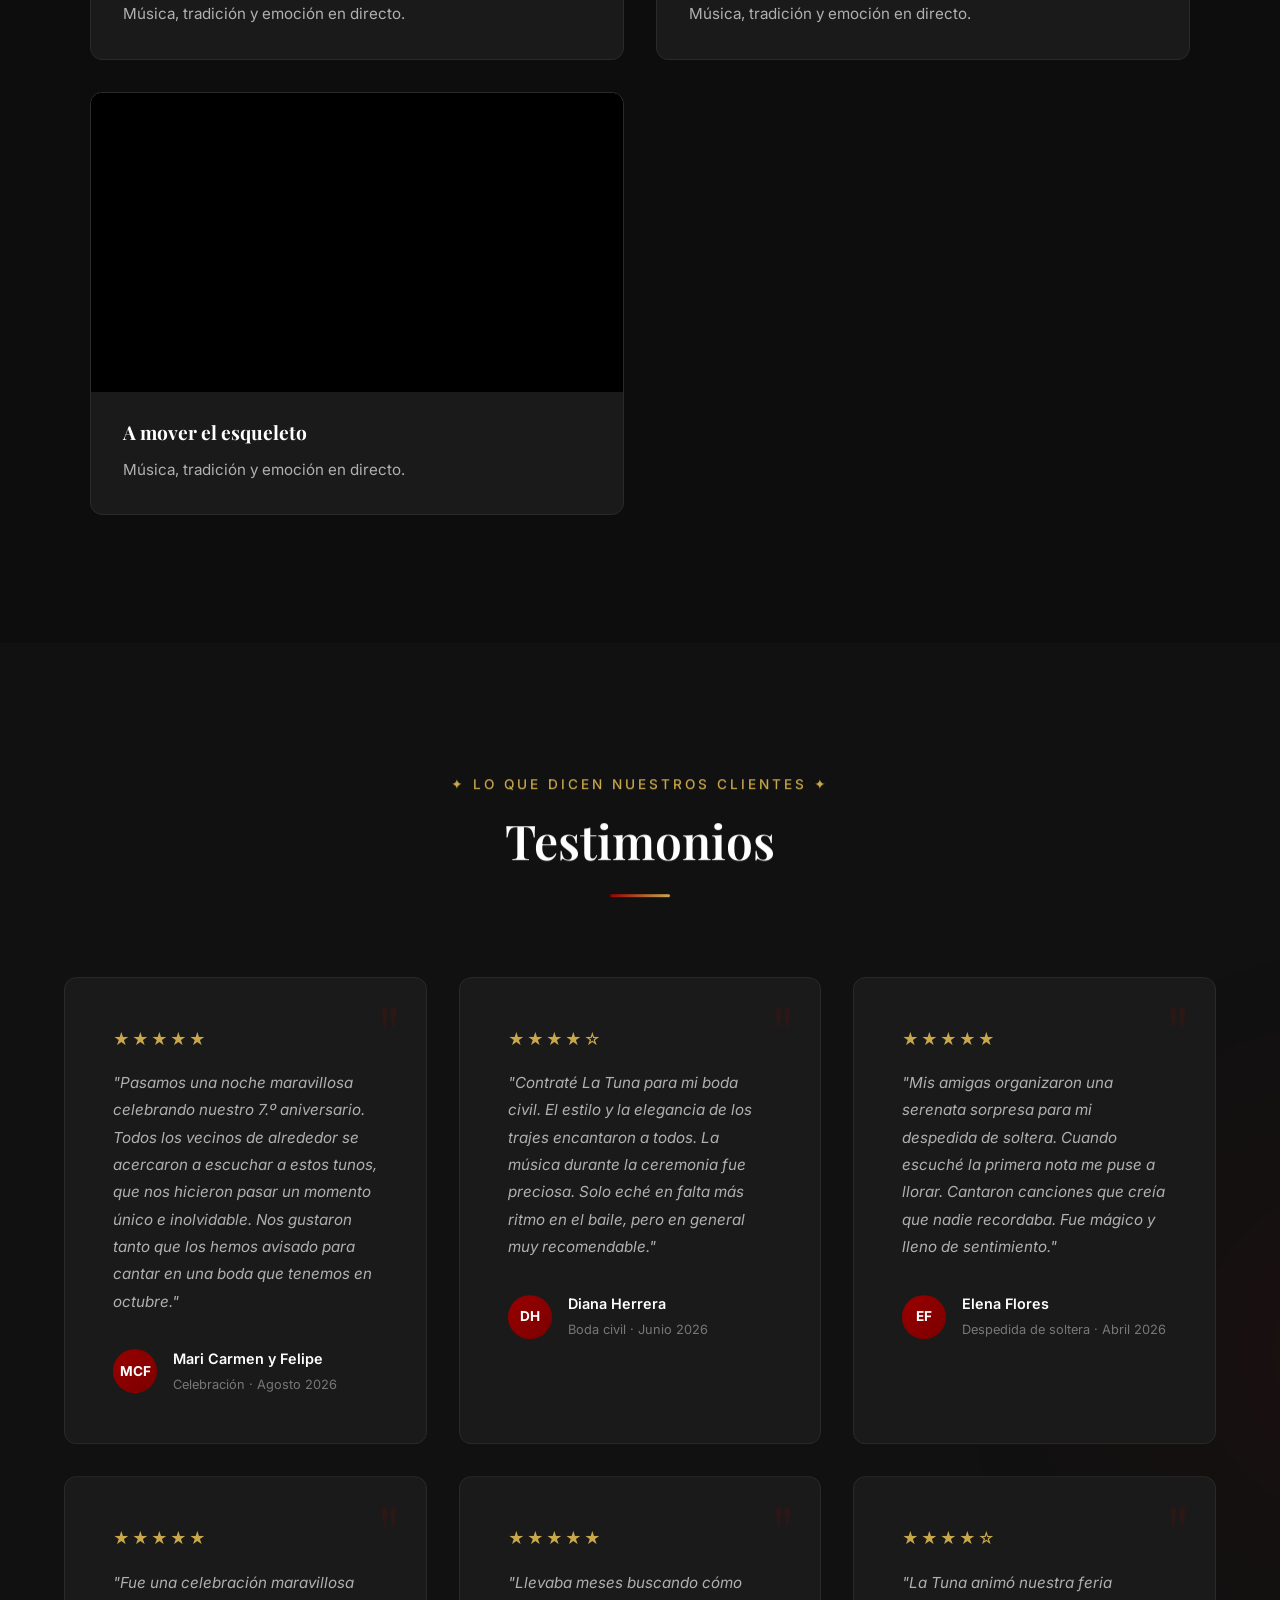
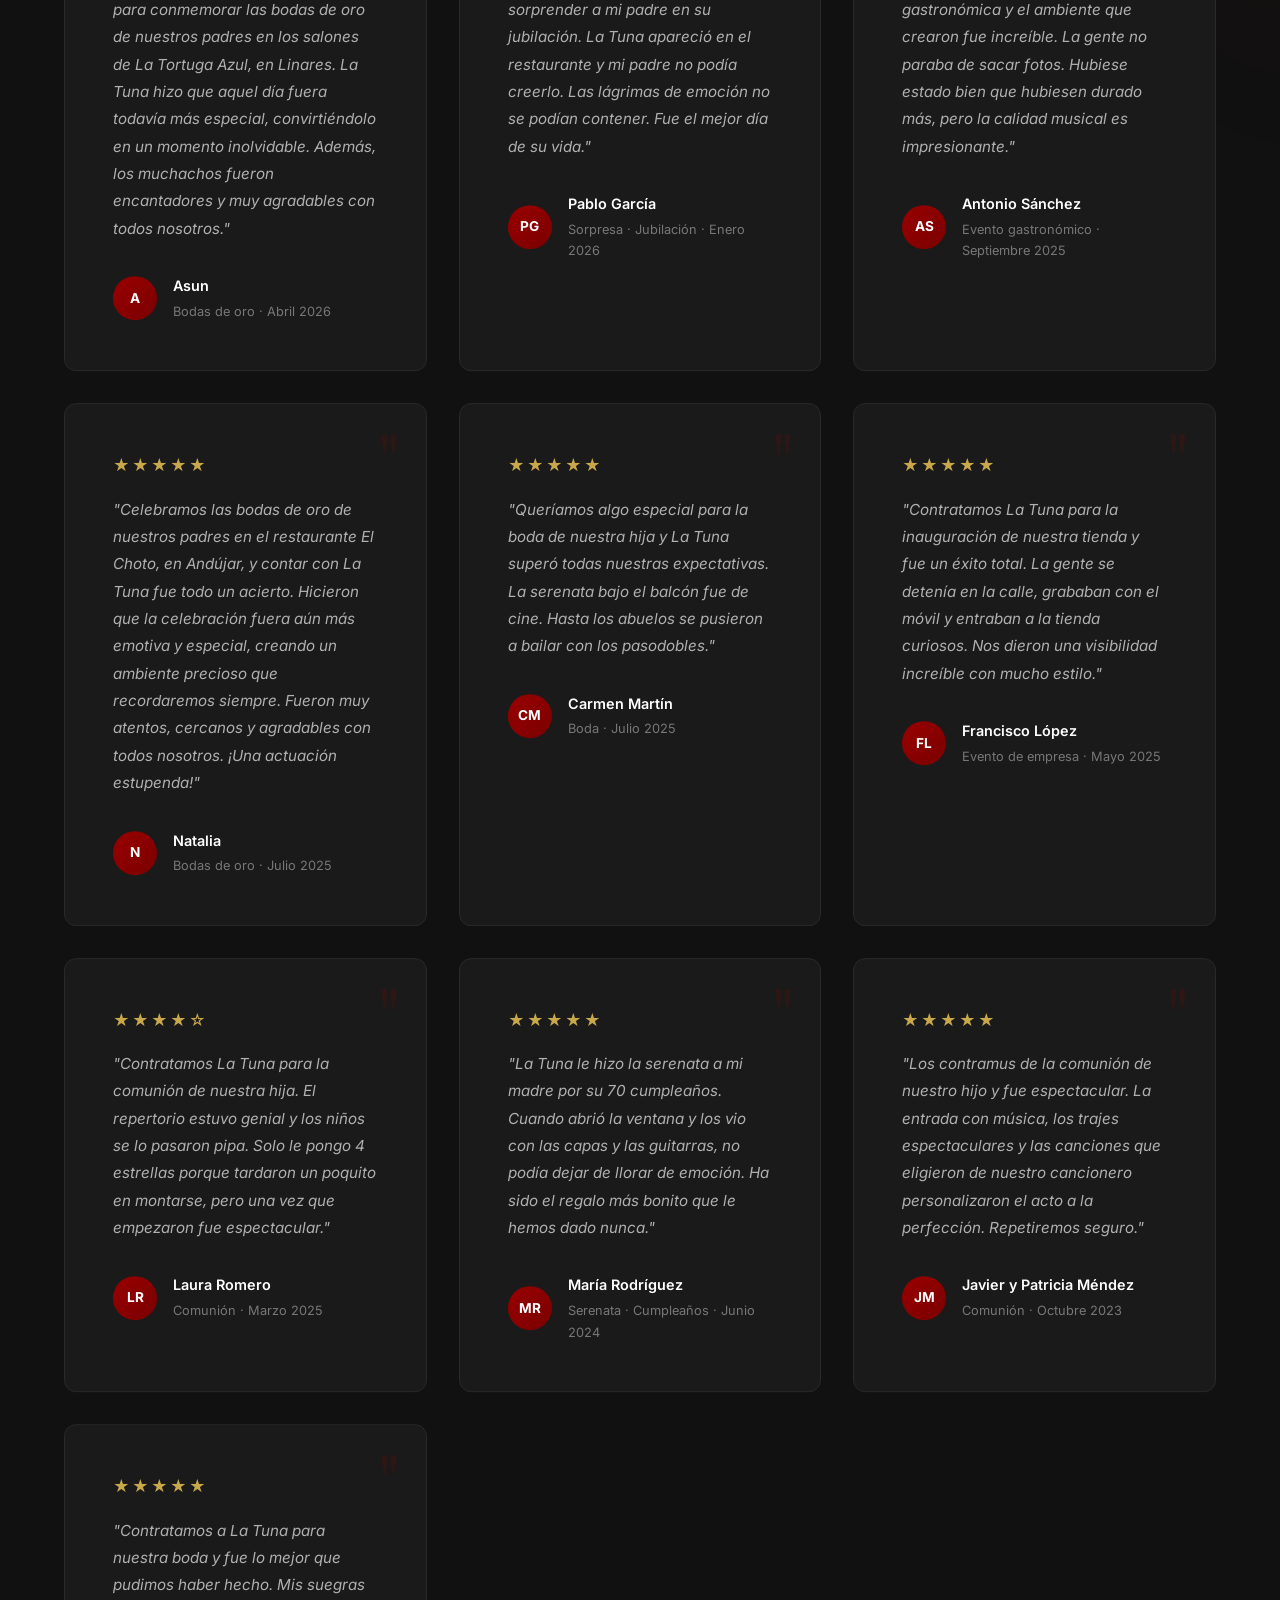
==== commit 12a5e542: "Add games dropdown to site navigation" ====
--- a/index.html
+++ b/index.html
@@ -58,7 +58,15 @@
                     <li><a href="#servicios" class="header__nav-link">Servicios</a></li>
                     <li><a href="#cancionero" class="header__nav-link">Cancionero</a></li>
                     <li><a href="#galeria" class="header__nav-link">Galería</a></li>
-                    <li><a href="https://minijuego.aquiestalatuna.es/" class="header__nav-link" target="_blank" rel="noopener">Minijuego</a></li>
+                    <li class="header__nav-dropdown">
+                        <details>
+                            <summary class="header__nav-link">JUEGOS</summary>
+                            <ul class="header__nav-submenu">
+                                <li><a href="https://minijuego.aquiestalatuna.es/" target="_blank" rel="noopener">UNA RONDA MÁS</a></li>
+                                <li><a href="https://atunagas.aquiestalatuna.es/" target="_blank" rel="noopener">A TUNA GAS</a></li>
+                            </ul>
+                        </details>
+                    </li>
                     <li><a href="./noticias.html" class="header__nav-link">Noticias</a></li>
                     <li><a href="#videos" class="header__nav-link">Vídeos</a></li>
                     <li><a href="#testimonios" class="header__nav-link">Testimonios</a></li>
--- a/styles.css
+++ b/styles.css
@@ -308,6 +308,70 @@
 
 .header__nav-link:hover,
 .header__nav-link.active {
+    color: var(--color-text);
+}
+
+.header__nav-dropdown {
+    position: relative;
+}
+
+.header__nav-dropdown > details {
+    position: relative;
+}
+
+.header__nav-dropdown summary {
+    cursor: pointer;
+    list-style: none;
+}
+
+.header__nav-dropdown summary::-webkit-details-marker {
+    display: none;
+}
+
+.header__nav-dropdown summary::after {
+    content: '▾';
+    display: inline-block;
+    margin-left: 0.3rem;
+    font-size: 0.7em;
+    opacity: 0.75;
+    transform: translateY(-1px);
+}
+
+.header__nav-dropdown details[open] > summary {
+    color: var(--color-text);
+}
+
+.header__nav-submenu {
+    position: absolute;
+    top: calc(100% + 0.7rem);
+    left: 50%;
+    z-index: 1002;
+    display: grid;
+    gap: 0.15rem;
+    min-width: 190px;
+    margin: 0;
+    padding: 0.5rem;
+    list-style: none;
+    background: rgba(26, 26, 26, 0.98);
+    border: 1px solid var(--color-border);
+    border-radius: var(--radius-sm);
+    box-shadow: var(--shadow-md);
+    transform: translateX(-50%);
+}
+
+.header__nav-submenu a {
+    display: block;
+    padding: 0.55rem 0.7rem;
+    border-radius: 0.25rem;
+    color: var(--color-text-muted);
+    font-size: 0.8rem;
+    font-weight: 600;
+    white-space: nowrap;
+}
+
+.header__nav-submenu a:hover,
+.header__nav-submenu a:focus-visible {
+    background: rgba(198, 40, 40, 0.18);
     color: var(--color-text);
 }
 
@@ -1868,6 +1932,28 @@
         gap: 0;
     }
 
+    .header__nav-dropdown,
+    .header__nav-dropdown details {
+        width: 100%;
+    }
+
+    .header__nav-submenu {
+        position: static;
+        width: 100%;
+        min-width: 0;
+        padding: 0.25rem 0 0.25rem 0.9rem;
+        background: transparent;
+        border: 0;
+        box-shadow: none;
+        transform: none;
+    }
+
+    .header__nav-submenu a {
+        padding: var(--space-sm) 0;
+        border-bottom: 1px solid var(--color-border);
+        font-size: 0.95rem;
+    }
+
     .header__nav-link {
         padding: var(--space-sm) 0;
         font-size: 1rem;
